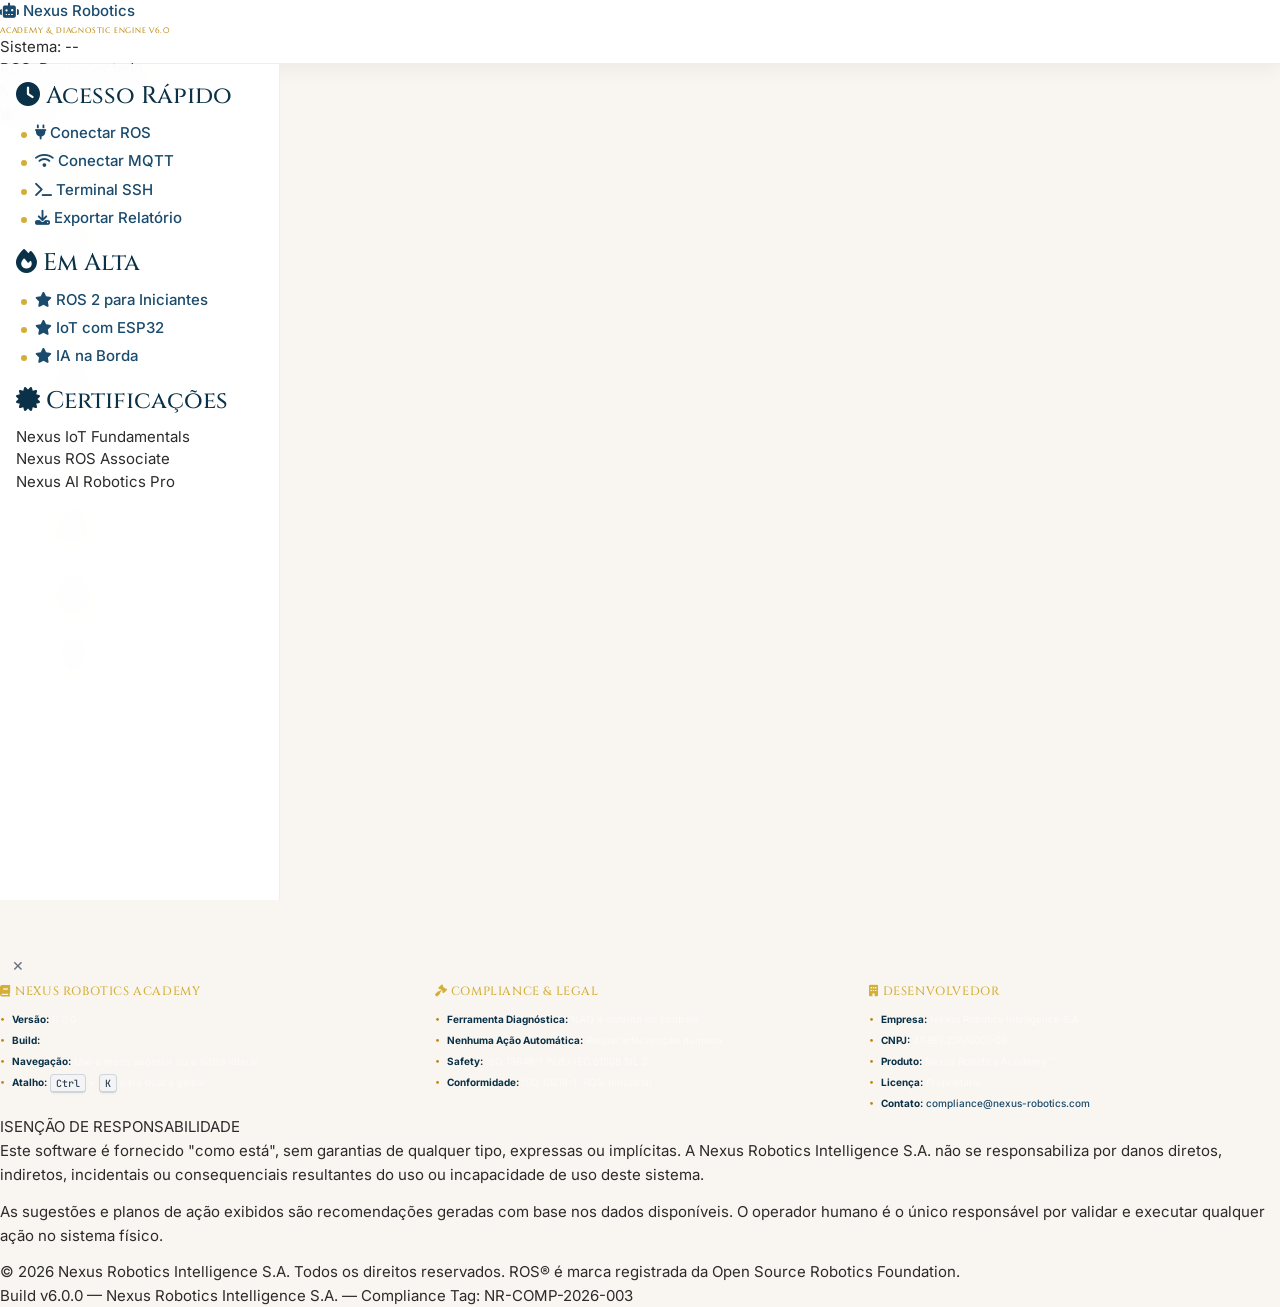
==== index.html @ fce4e0c4 "Update title and closing tag in index.html" ====
<!DOCTYPE html>
<html lang="pt-BR" dir="ltr">
<head>
    <meta charset="UTF-8">
    <meta name="viewport" content="width=device-width, initial-scale=1.0">
    <meta name="description" content="Nexus Robotics Academy — Ecossistema completo de aprendizado, diagnóstico e criação em robótica, IoT e inteligência artificial.">
    <meta name="theme-color" content="#0a3147">
    <title>Nexus Robotics Academy | Diagnostic System & Robotics Academy v6.0</title>

    <!-- ==================== CSS ==================== -->
    <!-- Fundação -->
    <link rel="stylesheet" href="css/reset.css">
    <link rel="stylesheet" href="css/variables.css">

    <!-- Design System -->
    <link rel="stylesheet" href="css/typography.css">
    <link rel="stylesheet" href="css/colors.css">
    <link rel="stylesheet" href="css/grid.css">

    <!-- Layout -->
    <link rel="stylesheet" href="css/layout.css">
    <link rel="stylesheet" href="css/components.css">
    <link rel="stylesheet" href="css/animations.css">

    <!-- Tema (carregado dinamicamente, default: luxury) -->
    <link rel="stylesheet" href="css/themes/theme-luxury.css" id="theme-stylesheet">

    <!-- Responsivo (sempre por último) -->
    <link rel="stylesheet" href="css/responsive.css">

    <!-- Fontes externas -->
    <link rel="preconnect" href="https://fonts.googleapis.com">
    <link rel="preconnect" href="https://fonts.gstatic.com" crossorigin>
    <link href="https://fonts.googleapis.com/css2?family=Cinzel:wght@400;500;600;700;800;900&family=Inter:ital,opsz,wght@0,14..32,100..900;1,14..32,100..900&family=Marcellus&family=JetBrains+Mono:ital,wght@0,400;0,500;0,600;0,700;1,400&display=swap" rel="stylesheet">

    <!-- Ícones -->
    <link rel="stylesheet" href="https://cdnjs.cloudflare.com/ajax/libs/font-awesome/6.5.1/css/all.min.css">
</head>
<body>

    <!-- ==================== PARTÍCULAS DE FUNDO ==================== -->
    <div class="luxury-particles" id="particlesContainer" aria-hidden="true">
        <!-- Gerado dinamicamente por js/core/app.js -->
    </div>

    <!-- ==================== OVERLAY DE CARREGAMENTO ==================== -->
    <div class="loading-overlay" id="loadingOverlay">
        <div class="loading-spinner">
            <i class="fas fa-robot fa-spin"></i>
            <p class="loading-text">Inicializando Nexus Robotics Academy...</p>
        </div>
    </div>

    <!-- ==================== HEADER ==================== -->
    <header class="header" id="mainHeader">
        <div class="nav-container">
            <!-- Logo -->
            <div class="logo-area">
                <a href="/" class="logo-link" aria-label="Nexus Robotics Academy — Página inicial">
                    <div class="logo">
                        <i class="fas fa-robot"></i>
                        <span>Nexus Robotics</span>
                    </div>
                    <div class="logo-tagline">Academy & Diagnostic Engine v6.0</div>
                </a>
            </div>

            <!-- Indicadores de status -->
            <div class="header-status" id="headerStatus">
                <div class="status-indicator">
                    <span class="status-dot" id="systemStatusDot"></span>
                    <span id="systemStatusLabel">Sistema: --</span>
                </div>
                <div class="status-indicator">
                    <span class="status-dot" id="rosStatusDot"></span>
                    <span id="rosStatusLabel">ROS: Desconectado</span>
                </div>
                <div class="status-indicator">
                    <span class="status-dot" id="mqttStatusDot"></span>
                    <span id="mqttStatusLabel">MQTT: Desconectado</span>
                </div>
            </div>

            <!-- Seletor de tema -->
            <div class="theme-selector">
                <button class="theme-btn" data-theme="luxury" aria-label="Tema Luxo" title="Tema Luxo">
                    <i class="fas fa-crown"></i>
                </button>
                <button class="theme-btn" data-theme="dark" aria-label="Tema Escuro" title="Tema Escuro">
                    <i class="fas fa-moon"></i>
                </button>
                <button class="theme-btn" data-theme="high-contrast" aria-label="Alto Contraste" title="Alto Contraste">
                    <i class="fas fa-eye"></i>
                </button>
            </div>

            <!-- Menu mobile -->
            <button class="hamburger" id="hamburger" aria-label="Abrir menu" aria-expanded="false">
                <span></span>
                <span></span>
                <span></span>
            </button>

            <!-- Navegação principal -->
            <nav class="nav-menu" id="navMenu" role="navigation" aria-label="Navegação principal">
                <ul>
                    <li><a href="#dashboard" data-module="dashboard" class="nav-link active">
                        <i class="fas fa-tachometer-alt"></i> Dashboard
                        <span class="nav-hint">diagnóstico</span>
                    </a></li>
                    <li><a href="#academy" data-module="academy" class="nav-link">
                        <i class="fas fa-graduation-cap"></i> Academy
                        <span class="nav-hint">cursos</span>
                    </a></li>
                    <li><a href="#portfolio" data-module="portfolio" class="nav-link">
                        <i class="fas fa-briefcase"></i> Portfólio
                        <span class="nav-hint">projetos</span>
                    </a></li>
                    <li><a href="#products" data-module="products" class="nav-link">
                        <i class="fas fa-boxes"></i> Produtos
                        <span class="nav-hint">catálogo</span>
                    </a></li>
                    <li><a href="#guides" data-module="guides" class="nav-link">
                        <i class="fas fa-book"></i> Guias
                        <span class="nav-hint">tutoriais</span>
                    </a></li>
                    <li><a href="#diagnostics" data-module="diagnostics" class="nav-link">
                        <i class="fas fa-stethoscope"></i> Diagnóstico
                        <span class="nav-hint">análise</span>
                    </a></li>
                    <li><a href="#simulator" data-module="simulator" class="nav-link">
                        <i class="fas fa-flask"></i> Simulador
                        <span class="nav-hint">treino</span>
                    </a></li>
                    <li><a href="#marketplace" data-module="marketplace" class="nav-link">
                        <i class="fas fa-shopping-cart"></i> Loja
                        <span class="nav-hint">kits</span>
                    </a></li>
                </ul>
            </nav>
        </div>
    </header>

    <!-- ==================== SIDEBAR (desktop) ==================== -->
    <aside class="sidebar" id="sidebar" role="complementary" aria-label="Barra lateral">
        <div class="sidebar-section">
            <h3 class="sidebar-title"><i class="fas fa-clock"></i> Acesso Rápido</h3>
            <ul class="sidebar-menu">
                <li><a href="#" data-action="quick-connect-ros"><i class="fas fa-plug"></i> Conectar ROS</a></li>
                <li><a href="#" data-action="quick-connect-mqtt"><i class="fas fa-wifi"></i> Conectar MQTT</a></li>
                <li><a href="#" data-action="quick-terminal"><i class="fas fa-terminal"></i> Terminal SSH</a></li>
                <li><a href="#" data-action="quick-export"><i class="fas fa-download"></i> Exportar Relatório</a></li>
            </ul>
        </div>

        <div class="sidebar-section">
            <h3 class="sidebar-title"><i class="fas fa-fire"></i> Em Alta</h3>
            <ul class="sidebar-menu" id="trendingTopics">
                <li><a href="#academy/trilha-ros"><i class="fas fa-star"></i> ROS 2 para Iniciantes</a></li>
                <li><a href="#academy/trilha-iot"><i class="fas fa-star"></i> IoT com ESP32</a></li>
                <li><a href="#academy/trilha-ai"><i class="fas fa-star"></i> IA na Borda</a></li>
            </ul>
        </div>

        <div class="sidebar-section">
            <h3 class="sidebar-title"><i class="fas fa-certificate"></i> Certificações</h3>
            <div class="sidebar-cert-progress">
                <div class="cert-item">
                    <span>Nexus IoT Fundamentals</span>
                    <div class="progress-bar"><div class="progress-fill" style="width: 0%;"></div></div>
                </div>
                <div class="cert-item">
                    <span>Nexus ROS Associate</span>
                    <div class="progress-bar"><div class="progress-fill" style="width: 0%;"></div></div>
                </div>
                <div class="cert-item">
                    <span>Nexus AI Robotics Pro</span>
                    <div class="progress-bar"><div class="progress-fill" style="width: 0%;"></div></div>
                </div>
            </div>
        </div>
    </aside>

    <!-- ==================== CONTEÚDO PRINCIPAL ==================== -->
    <main class="main-content" id="mainContent" role="main">
        <!-- Módulos carregados dinamicamente aqui -->
        <div class="module-container" id="moduleContainer">
            <!-- Conteúdo padrão: Dashboard -->
            <div class="module-loading">
                <i class="fas fa-spinner fa-spin"></i>
                <p>Carregando módulo...</p>
            </div>
        </div>
    </main>

    <!-- ==================== MODAL CONTAINER ==================== -->
    <div class="modal-overlay" id="modalOverlay" aria-hidden="true">
        <div class="modal-container" id="modalContainer" role="dialog" aria-modal="true">
            <button class="modal-close" id="modalClose" aria-label="Fechar modal">&times;</button>
            <div class="modal-content" id="modalContent"></div>
        </div>
    </div>

    <!-- ==================== TOAST CONTAINER ==================== -->
    <div class="toast-container" id="toastContainer" aria-live="polite" aria-atomic="true"></div>

    <!-- ==================== FOOTER ==================== -->
    <footer class="footer-main" role="contentinfo">
        <div class="footer-gold-line" aria-hidden="true"></div>
        <div class="footer-content">
            <div class="footer-col">
                <h4><i class="fas fa-book"></i> Nexus Robotics Academy</h4>
                <ul>
                    <li><strong>Versão:</strong> 6.0.0</li>
                    <li><strong>Build:</strong> <span id="buildDate">--</span></li>
                    <li><strong>Navegação:</strong> Use o menu superior ou a barra lateral.</li>
                    <li><strong>Atalho:</strong> <kbd>Ctrl</kbd> + <kbd>K</kbd> para busca global</li>
                </ul>
            </div>
            <div class="footer-col">
                <h4><i class="fas fa-gavel"></i> Compliance & Legal</h4>
                <ul>
                    <li><strong>Ferramenta Diagnóstica:</strong> NÃO é sistema de controle.</li>
                    <li><strong>Nenhuma Ação Automática:</strong> Requer intervenção humana.</li>
                    <li><strong>Safety:</strong> ISO 13849-1 PLd / IEC 61508 SIL 2</li>
                    <li><strong>Conformidade:</strong> ISO 10218-1, ROS-Industrial</li>
                </ul>
            </div>
            <div class="footer-col">
                <h4><i class="fas fa-building"></i> Desenvolvedor</h4>
                <ul>
                    <li><strong>Empresa:</strong> Nexus Robotics Intelligence S.A.</li>
                    <li><strong>CNPJ:</strong> 47.891.236/0001-09</li>
                    <li><strong>Produto:</strong> Nexus Robotics Academy™</li>
                    <li><strong>Licença:</strong> Proprietária</li>
                    <li><strong>Contato:</strong> <a href="mailto:compliance@nexus-robotics.com">compliance@nexus-robotics.com</a></li>
                </ul>
            </div>
        </div>
        <div class="footer-disclaimer">
            <div class="legal-title">ISENÇÃO DE RESPONSABILIDADE</div>
            <p>Este software é fornecido "como está", sem garantias de qualquer tipo, expressas ou implícitas. A Nexus Robotics Intelligence S.A. não se responsabiliza por danos diretos, indiretos, incidentais ou consequenciais resultantes do uso ou incapacidade de uso deste sistema.</p>
            <p>As sugestões e planos de ação exibidos são recomendações geradas com base nos dados disponíveis. O operador humano é o único responsável por validar e executar qualquer ação no sistema físico.</p>
            <p>© 2026 Nexus Robotics Intelligence S.A. Todos os direitos reservados. ROS® é marca registrada da Open Source Robotics Foundation.</p>
        </div>
        <div class="footer-copyright">
            Build v6.0.0 — Nexus Robotics Intelligence S.A. — Compliance Tag: NR-COMP-2026-003
        </div>
    </footer>

    <!-- ==================== JAVASCRIPT ==================== -->
    <!-- Core -->
    <script src="js/core/app.js"></script>
    <script src="js/core/state.js"></script>
    <script src="js/core/events.js"></script>
    <script src="js/core/router.js"></script>

    <!-- Data -->
    <script src="js/data/products-catalog.js"></script>
    <script src="js/data/projects-database.js"></script>
    <script src="js/data/courses-curriculum.js"></script>
    <script src="js/data/glossary.js"></script>
    <script src="js/data/api-mock.js"></script>

    <!-- Components -->
    <script src="js/components/navbar.js"></script>
    <script src="js/components/sidebar.js"></script>
    <script src="js/components/modal.js"></script>
    <script src="js/components/tabs.js"></script>
    <script src="js/components/accordion.js"></script>
    <script src="js/components/table.js"></script>
    <script src="js/components/chart.js"></script>
    <script src="js/components/code-viewer.js"></script>
    <script src="js/components/search.js"></script>
    <script src="js/components/toast.js"></script>

    <!-- Modules -->
    <script src="js/modules/dashboard.js"></script>
    <script src="js/modules/academy.js"></script>
    <script src="js/modules/portfolio.js"></script>
    <script src="js/modules/products.js"></script>
    <script src="js/modules/guides.js"></script>
    <script src="js/modules/diagnostics.js"></script>
    <script src="js/modules/simulator.js"></script>
    <script src="js/modules/marketplace.js"></script>
    <script src="js/modules/certifier.js"></script>

    <!-- Integrations -->
    <script src="js/integrations/ros-bridge.js"></script>
    <script src="js/integrations/mqtt-client.js"></script>
    <script src="js/integrations/serial-monitor.js"></script>

    <!-- Utils -->
    <script src="js/utils/dom.js"></script>
    <script src="js/utils/format.js"></script>
    <script src="js/utils/validate.js"></script>
    <script src="js/utils/storage.js"></script>
    <script src="js/utils/i18n.js"></script>

    <!-- Inicialização -->
    <script>
        document.addEventListener('DOMContentLoaded', () => {
            NexusApp.init({
                defaultModule: 'dashboard',
                defaultTheme: 'luxury',
                rosBridgeUrl: 'ws://localhost:9090',
                mqttBrokerUrl: 'ws://localhost:9001',
                language: 'pt-BR',
            });
        });
    </script>

</body>
</html>
---- css/variables.css ----
/* ============================================================
   NEXUS ROBOTICS ACADEMY v6.0
   ARQUIVO: css/variables.css
   DESCRIÇÃO: Custom Properties globais — Design System raiz
   ============================================================ */

:root {
  /* ==========================================
     1. PALETA PRINCIPAL — AZUL MARINHO PROFUNDO
     ========================================== */
  --color-primary: #0a3147;
  --color-primary-light: #1a4b6d;
  --color-primary-lighter: #2a6590;
  --color-primary-dark: #061d2b;
  --color-primary-surface: #0d3d5a;
  --color-primary-surface-light: #0f4a6e;
  --color-primary-glow: rgba(10, 49, 71, 0.4);

  /* ==========================================
     2. PALETA DOURADA — LUXO & PRECISÃO
     ========================================== */
  --gold-primary: #D4AF37;
  --gold-secondary: #F4E4B8;
  --gold-dark: #B8860B;
  --gold-darker: #8B6508;
  --gold-light: #FEF8E7;
  --gold-pale: #FFFDF5;
  --gold-surface: rgba(212, 175, 55, 0.08);
  --gold-surface-hover: rgba(212, 175, 55, 0.15);
  --gold-border: rgba(212, 175, 55, 0.2);
  --gold-border-active: rgba(212, 175, 55, 0.5);
  --gold-text-shadow: 0 0 8px rgba(212, 175, 55, 0.3);

  /* ==========================================
     3. GRADIENTES
     ========================================== */
  --gradient-gold: linear-gradient(135deg, #D4AF37 0%, #E5C55F 50%, #B8860B 100%);
  --gradient-gold-vertical: linear-gradient(180deg, #D4AF37 0%, #B8860B 100%);
  --gradient-gold-subtle: linear-gradient(135deg, rgba(212,175,55,0.1) 0%, rgba(244,228,184,0.1) 100%);
  --gradient-gold-radial: radial-gradient(ellipse at center, rgba(212,175,55,0.2) 0%, transparent 70%);
  --gradient-dark: linear-gradient(180deg, #0a3147 0%, #061d2b 100%);
  --gradient-dark-horizontal: linear-gradient(90deg, #0a3147 0%, #1a4b6d 50%, #0a3147 100%);
  --gradient-card: linear-gradient(145deg, rgba(255,255,255,0.98) 0%, rgba(245,242,237,0.98) 100%);
  --gradient-card-hover: linear-gradient(145deg, rgba(255,255,255,1) 0%, rgba(250,245,235,1) 100%);
  --gradient-header: linear-gradient(180deg, rgba(255,255,255,0.99) 0%, rgba(255,255,255,0.94) 100%);

  /* ==========================================
     4. STATUS — CORES SEMÂNTICAS
     ========================================== */
  --color-critical: #c62828;
  --color-critical-bg: rgba(198, 40, 40, 0.08);
  --color-critical-bg-hover: rgba(198, 40, 40, 0.15);
  --color-critical-border: rgba(198, 40, 40, 0.3);
  --color-critical-glow: 0 0 12px rgba(198, 40, 40, 0.6);
  --color-critical-text: #b71c1c;

  --color-warning: #e65100;
  --color-warning-bg: rgba(230, 81, 0, 0.08);
  --color-warning-bg-hover: rgba(230, 81, 0, 0.15);
  --color-warning-border: rgba(230, 81, 0, 0.3);
  --color-warning-glow: 0 0 12px rgba(230, 81, 0, 0.6);
  --color-warning-text: #bf360c;

  --color-success: #2e7d32;
  --color-success-bg: rgba(46, 125, 50, 0.08);
  --color-success-bg-hover: rgba(46, 125, 50, 0.15);
  --color-success-border: rgba(46, 125, 50, 0.3);
  --color-success-glow: 0 0 12px rgba(46, 125, 50, 0.6);
  --color-success-text: #1b5e20;

  --color-info: #1a4b6d;
  --color-info-bg: rgba(26, 75, 109, 0.08);
  --color-info-bg-hover: rgba(26, 75, 109, 0.15);
  --color-info-border: rgba(26, 75, 109, 0.3);
  --color-info-glow: 0 0 12px rgba(26, 75, 109, 0.6);
  --color-info-text: #0d3b5e;

  /* ==========================================
     5. NEUTROS
     ========================================== */
  --color-white: #ffffff;
  --color-white-off: #fafafa;
  --color-gray-50: #f9fafb;
  --color-gray-100: #f3f4f6;
  --color-gray-200: #e5e7eb;
  --color-gray-300: #d1d5db;
  --color-gray-400: #9ca3af;
  --color-gray-500: #6b7280;
  --color-gray-600: #4b5563;
  --color-gray-700: #374151;
  --color-gray-800: #1f2937;
  --color-gray-900: #111827;
  --color-black: #000000;

  /* ==========================================
     6. TIPOGRAFIA — FAMÍLIAS
     ========================================== */
  --font-display: 'Cinzel', serif;
  --font-body: 'Inter', -apple-system, BlinkMacSystemFont, 'Segoe UI', Roboto, sans-serif;
  --font-mono: 'JetBrains Mono', 'Fira Code', 'Cascadia Code', 'Courier New', monospace;
  --font-accent: 'Marcellus', serif;

  /* ==========================================
     7. TIPOGRAFIA — TAMANHOS (escala modular 1.25)
     ========================================== */
  --text-3xs: 0.5rem;      /* 8px  — micro labels */
  --text-2xs: 0.5625rem;   /* 9px  — tiny hints */
  --text-xs: 0.625rem;     /* 10px — captions, badges */
  --text-sm: 0.75rem;      /* 12px — body small, nav */
  --text-base: 0.9375rem;  /* 15px — body padrão */
  --text-md: 1rem;         /* 16px — body grande */
  --text-lg: 1.125rem;     /* 18px — subtítulos */
  --text-xl: 1.5rem;       /* 24px — h3 */
  --text-2xl: 2rem;        /* 32px — h2 */
  --text-3xl: 2.5rem;      /* 40px — h1 */
  --text-4xl: 3rem;        /* 48px — hero */
  --text-5xl: 3.75rem;     /* 60px — display */

  /* ==========================================
     8. TIPOGRAFIA — PESOS
     ========================================== */
  --weight-thin: 100;
  --weight-extralight: 200;
  --weight-light: 300;
  --weight-normal: 400;
  --weight-medium: 500;
  --weight-semibold: 600;
  --weight-bold: 700;
  --weight-extrabold: 800;
  --weight-black: 900;

  /* ==========================================
     9. TIPOGRAFIA — LINE-HEIGHTS
     ========================================== */
  --leading-none: 1;
  --leading-tight: 1.25;
  --leading-snug: 1.375;
  --leading-normal: 1.5;
  --leading-relaxed: 1.625;
  --leading-loose: 2;

  /* ==========================================
     10. TIPOGRAFIA — LETTER-SPACING
     ========================================== */
  --tracking-tighter: -0.05em;
  --tracking-tight: -0.025em;
  --tracking-normal: 0;
  --tracking-wide: 0.025em;
  --tracking-wider: 0.05em;
  --tracking-widest: 0.1em;

  /* ==========================================
     11. ESPAÇAMENTO (escala 4px base)
     ========================================== */
  --space-unit: 0.25rem;     /* 4px  — unidade base */
  --space-0: 0;
  --space-px: 1px;
  --space-0-5: calc(var(--space-unit) * 0.5);  /* 2px */
  --space-1: calc(var(--space-unit) * 1);       /* 4px */
  --space-1-5: calc(var(--space-unit) * 1.5);   /* 6px */
  --space-2: calc(var(--space-unit) * 2);       /* 8px */
  --space-2-5: calc(var(--space-unit) * 2.5);   /* 10px */
  --space-3: calc(var(--space-unit) * 3);       /* 12px */
  --space-3-5: calc(var(--space-unit) * 3.5);   /* 14px */
  --space-4: calc(var(--space-unit) * 4);       /* 16px */
  --space-5: calc(var(--space-unit) * 5);       /* 20px */
  --space-6: calc(var(--space-unit) * 6);       /* 24px */
  --space-7: calc(var(--space-unit) * 7);       /* 28px */
  --space-8: calc(var(--space-unit) * 8);       /* 32px */
  --space-9: calc(var(--space-unit) * 9);       /* 36px */
  --space-10: calc(var(--space-unit) * 10);     /* 40px */
  --space-12: calc(var(--space-unit) * 12);     /* 48px */
  --space-14: calc(var(--space-unit) * 14);     /* 56px */
  --space-16: calc(var(--space-unit) * 16);     /* 64px */
  --space-20: calc(var(--space-unit) * 20);     /* 80px */
  --space-24: calc(var(--space-unit) * 24);     /* 96px */
  --space-32: calc(var(--space-unit) * 32);     /* 128px */

  /* ==========================================
     12. BORDAS — RADIUS
     ========================================== */
  --radius-none: 0;
  --radius-xs: 2px;
  --radius-sm: 4px;
  --radius-md: 8px;
  --radius-lg: 12px;
  --radius-xl: 16px;
  --radius-2xl: 20px;
  --radius-3xl: 24px;
  --radius-full: 9999px;

  /* ==========================================
     13. BORDAS — WIDTH & STYLE
     ========================================== */
  --border-thin: 1px;
  --border-medium: 2px;
  --border-thick: 4px;
  --border-style-solid: solid;
  --border-style-dashed: dashed;
  --border-style-dotted: dotted;

  /* ==========================================
     14. SOMBRAS
     ========================================== */
  --shadow-none: none;
  --shadow-xs: 0 1px 2px rgba(10, 49, 71, 0.04);
  --shadow-sm: 0 1px 3px rgba(10, 49, 71, 0.06);
  --shadow-md: 0 4px 15px rgba(10, 49, 71, 0.08);
  --shadow-lg: 0 10px 30px rgba(10, 49, 71, 0.12);
  --shadow-xl: 0 25px 50px rgba(10, 49, 71, 0.15);
  --shadow-2xl: 0 40px 80px rgba(10, 49, 71, 0.2);
  --shadow-inner: inset 0 2px 4px rgba(0, 0, 0, 0.06);
  --shadow-outline: 0 0 0 3px rgba(212, 175, 55, 0.3);

  /* Sombras douradas */
  --shadow-gold-sm: 0 2px 8px rgba(212, 175, 55, 0.15);
  --shadow-gold: 0 8px 25px rgba(212, 175, 55, 0.25);
  --shadow-gold-lg: 0 15px 40px rgba(212, 175, 55, 0.35);
  --shadow-gold-glow: 0 0 30px rgba(212, 175, 55, 0.4);
  --shadow-gold-text: 0 0 10px rgba(212, 175, 55, 0.5);

  /* Sombras de status */
  --shadow-critical: 0 0 20px rgba(198, 40, 40, 0.5);
  --shadow-warning: 0 0 20px rgba(230, 81, 0, 0.5);
  --shadow-success: 0 0 20px rgba(46, 125, 50, 0.5);

  /* ==========================================
     15. TRANSIÇÕES
     ========================================== */
  --transition-fast: 150ms cubic-bezier(0.4, 0, 0.2, 1);
  --transition-base: 300ms cubic-bezier(0.4, 0, 0.2, 1);
  --transition-slow: 500ms cubic-bezier(0.4, 0, 0.2, 1);
  --transition-spring: 500ms cubic-bezier(0.34, 1.56, 0.64, 1);
  --transition-bounce: 600ms cubic-bezier(0.68, -0.55, 0.265, 1.55);
  --transition-smooth: 400ms cubic-bezier(0.25, 0.46, 0.45, 0.94);

  /* ==========================================
     16. Z-INDEX (sistema em camadas)
     ========================================== */
  --z-below: -1;
  --z-base: 1;
  --z-dropdown: 100;
  --z-sticky: 200;
  --z-overlay: 300;
  --z-modal: 400;
  --z-toast: 500;
  --z-tooltip: 600;
  --z-debug: 9999;

  /* ==========================================
     17. LAYOUT — DIMENSÕES
     ========================================== */
  --header-height: 64px;
  --header-height-mobile: 56px;
  --sidebar-width: 280px;
  --sidebar-collapsed: 64px;
  --max-content-width: 1500px;
  --max-text-width: 75ch;     /* legibilidade ótima */
  --max-form-width: 600px;

  /* ==========================================
     18. BLUR & BACKDROP
     ========================================== */
  --blur-sm: 4px;
  --blur-md: 8px;
  --blur-lg: 12px;
  --blur-xl: 20px;
  --blur-2xl: 40px;
  --backdrop-header: blur(20px) saturate(180%);
  --backdrop-modal: blur(12px) saturate(150%);
  --backdrop-overlay: blur(8px);

  /* ==========================================
     19. OPACIDADE
     ========================================== */
  --opacity-0: 0;
  --opacity-5: 0.05;
  --opacity-10: 0.1;
  --opacity-20: 0.2;
  --opacity-30: 0.3;
  --opacity-40: 0.4;
  --opacity-50: 0.5;
  --opacity-60: 0.6;
  --opacity-70: 0.7;
  --opacity-80: 0.8;
  --opacity-90: 0.9;
  --opacity-100: 1;

  /* ==========================================
     20. ANIMAÇÕES — DURAÇÕES
     ========================================== */
  --duration-75: 75ms;
  --duration-100: 100ms;
  --duration-150: 150ms;
  --duration-200: 200ms;
  --duration-300: 300ms;
  --duration-500: 500ms;
  --duration-700: 700ms;
  --duration-1000: 1000ms;

  /* ==========================================
     21. ANIMAÇÕES — EASING CURVES
     ========================================== */
  --ease-linear: linear;
  --ease-in: cubic-bezier(0.4, 0, 1, 1);
  --ease-out: cubic-bezier(0, 0, 0.2, 1);
  --ease-in-out: cubic-bezier(0.4, 0, 0.2, 1);
  --ease-spring: cubic-bezier(0.34, 1.56, 0.64, 1);
  --ease-bounce: cubic-bezier(0.68, -0.55, 0.265, 1.55);

  /* ==========================================
     22. CURSORES
     ========================================== */
  --cursor-default: default;
  --cursor-pointer: pointer;
  --cursor-not-allowed: not-allowed;
  --cursor-wait: wait;
  --cursor-text: text;
  --cursor-move: move;
  --cursor-grab: grab;
  --cursor-grabbing: grabbing;

  /* ==========================================
     23. SCROLLBAR CUSTOM (Webkit)
     ========================================== */
  --scrollbar-width: 6px;
  --scrollbar-track: var(--color-gray-100);
  --scrollbar-thumb: var(--gold-primary);
  --scrollbar-thumb-hover: var(--gold-dark);

  /* ==========================================
     24. BREAKPOINTS (referência, uso em @media)
     ========================================== */
  /* 
     --bp-xs: 375px;
     --bp-sm: 640px;
     --bp-md: 768px;
     --bp-lg: 1024px;
     --bp-xl: 1280px;
     --bp-2xl: 1536px;
     --bp-4k: 2560px;
  */
}

/* ============================================================
   FIM DO ARQUIVO: css/variables.css
   PRÓXIMO: css/reset.css
   ============================================================ */
---- css/typography.css ----
/* ============================================================
   NEXUS ROBOTICS ACADEMY v6.0
   ARQUIVO: css/typography.css
   DESCRIÇÃO: Sistema tipográfico completo — headings, body,
              mono, code blocks, listas, links, tooltips
   ============================================================ */

/* ==========================================
   1. HEADINGS — ESTILOS PADRÃO
   ========================================== */
h1, .h1 {
  font-family: var(--font-display, 'Cinzel', serif);
  font-size: var(--text-3xl, 2.5rem);
  font-weight: var(--weight-semibold, 600);
  line-height: var(--leading-tight, 1.25);
  letter-spacing: var(--tracking-wide, 0.025em);
  color: var(--color-primary, #0a3147);
  margin-bottom: var(--space-4, 1rem);
}

h2, .h2 {
  font-family: var(--font-display, 'Cinzel', serif);
  font-size: var(--text-2xl, 2rem);
  font-weight: var(--weight-semibold, 600);
  line-height: var(--leading-tight, 1.25);
  letter-spacing: var(--tracking-wide, 0.025em);
  color: var(--color-primary, #0a3147);
  margin-bottom: var(--space-3, 0.75rem);
}

h3, .h3 {
  font-family: var(--font-display, 'Cinzel', serif);
  font-size: var(--text-xl, 1.5rem);
  font-weight: var(--weight-medium, 500);
  line-height: var(--leading-snug, 1.375);
  letter-spacing: var(--tracking-normal, 0);
  color: var(--color-primary, #0a3147);
  margin-bottom: var(--space-2, 0.5rem);
}

h4, .h4 {
  font-family: var(--font-display, 'Cinzel', serif);
  font-size: var(--text-lg, 1.125rem);
  font-weight: var(--weight-medium, 500);
  line-height: var(--leading-snug, 1.375);
  color: var(--color-primary, #0a3147);
  margin-bottom: var(--space-1, 0.25rem);
}

h5, .h5 {
  font-family: var(--font-display, 'Cinzel', serif);
  font-size: var(--text-base, 0.9375rem);
  font-weight: var(--weight-medium, 500);
  line-height: var(--leading-normal, 1.5);
  color: var(--color-primary-light, #1a4b6d);
  margin-bottom: var(--space-1, 0.25rem);
}

h6, .h6 {
  font-family: var(--font-accent, 'Marcellus', serif);
  font-size: var(--text-sm, 0.75rem);
  font-weight: var(--weight-normal, 400);
  line-height: var(--leading-normal, 1.5);
  text-transform: uppercase;
  letter-spacing: var(--tracking-widest, 0.1em);
  color: var(--gold-dark, #B8860B);
  margin-bottom: var(--space-1, 0.25rem);
}

/* ==========================================
   2. PARÁGRAFOS
   ========================================== */
p {
  font-family: var(--font-body, 'Inter', sans-serif);
  font-size: var(--text-base, 0.9375rem);
  font-weight: var(--weight-normal, 400);
  line-height: var(--leading-relaxed, 1.625);
  color: var(--color-text, #2b2b2b);
  margin-bottom: var(--space-3, 0.75rem);
}

p:last-child {
  margin-bottom: 0;
}

/* Parágrafo grande (lead) */
.lead {
  font-size: var(--text-lg, 1.125rem);
  font-weight: var(--weight-light, 300);
  line-height: var(--leading-loose, 2);
  color: var(--color-text-light, #4a4a4a);
}

/* Parágrafo pequeno */
.text-small {
  font-size: var(--text-sm, 0.75rem);
  line-height: var(--leading-normal, 1.5);
}

/* Parágrafo tiny (hints legais, rodapé) */
.text-tiny {
  font-size: var(--text-xs, 0.625rem);
  line-height: var(--leading-normal, 1.5);
  color: var(--color-gray-500, #6b7280);
}

/* ==========================================
   3. LINKS
   ========================================== */
a {
  color: var(--color-primary-light, #1a4b6d);
  text-decoration: underline;
  text-decoration-color: transparent;
  text-underline-offset: 3px;
  transition: var(--transition-fast, 150ms ease);
  font-weight: var(--weight-medium, 500);
}

a:hover {
  color: var(--gold-primary, #D4AF37);
  text-decoration-color: var(--gold-primary, #D4AF37);
}

a:active {
  color: var(--gold-dark, #B8860B);
}

/* Link dourado (destaque) */
a.link-gold {
  color: var(--gold-dark, #B8860B);
  font-family: var(--font-accent, 'Marcellus', serif);
  letter-spacing: var(--tracking-wide, 0.025em);
}

a.link-gold:hover {
  color: var(--gold-primary, #D4AF37);
  text-shadow: var(--shadow-gold-text, 0 0 10px rgba(212, 175, 55, 0.5));
}

/* Link externo (ícone) */
a[target="_blank"]::after,
a.link-external::after {
  content: ' ↗';
  font-size: 0.7em;
  vertical-align: super;
  color: var(--gold-primary, #D4AF37);
}

/* ==========================================
   4. TEXTOS SEMÂNTICOS
   ========================================== */
strong, b {
  font-weight: var(--weight-bold, 700);
  color: var(--color-primary, #0a3147);
}

em, i {
  font-style: italic;
}

mark {
  background: rgba(212, 175, 55, 0.25);
  color: var(--color-primary-dark, #061d2b);
  padding: 0.1em 0.3em;
  border-radius: var(--radius-xs, 2px);
}

small, .small {
  font-size: var(--text-xs, 0.625rem);
  color: var(--color-gray-500, #6b7280);
}

del, s {
  text-decoration: line-through;
  color: var(--color-gray-400, #9ca3af);
}

ins {
  text-decoration: none;
  background: rgba(46, 125, 50, 0.15);
  padding: 0.1em 0.3em;
  border-radius: var(--radius-xs, 2px);
}

sub, sup {
  font-size: 0.75em;
  line-height: 0;
  position: relative;
}

sub { bottom: -0.25em; }
sup { top: -0.5em; }

abbr[title] {
  text-decoration: underline dotted;
  text-underline-offset: 4px;
  cursor: help;
}

/* ==========================================
   5. LISTAS
   ========================================== */
ul, ol {
  padding-left: var(--space-6, 1.5rem);
  margin-bottom: var(--space-4, 1rem);
}

li {
  margin-bottom: var(--space-1, 0.25rem);
  line-height: var(--leading-relaxed, 1.625);
}

/* Lista não ordenada */
ul {
  list-style: none;
}

ul li::before {
  content: '';
  display: inline-block;
  width: 6px;
  height: 6px;
  background: var(--gold-primary, #D4AF37);
  border-radius: var(--radius-full, 9999px);
  margin-right: var(--space-2, 0.5rem);
  margin-left: -1.2rem;
  flex-shrink: 0;
}

/* Lista ordenada */
ol {
  list-style: decimal;
}

ol li::marker {
  color: var(--gold-primary, #D4AF37);
  font-weight: var(--weight-semibold, 600);
  font-family: var(--font-accent, 'Marcellus', serif);
}

/* Lista sem bullets */
.list-none {
  list-style: none;
  padding-left: 0;
}

.list-none li::before {
  display: none;
}

/* Lista inline */
.list-inline {
  display: flex;
  flex-wrap: wrap;
  gap: var(--space-3, 0.75rem);
  padding-left: 0;
  list-style: none;
}

.list-inline li::before {
  display: none;
}

/* Lista com ícones */
.list-icon li {
  display: flex;
  align-items: flex-start;
  gap: var(--space-2, 0.5rem);
}

.list-icon li i {
  color: var(--gold-primary, #D4AF37);
  font-size: var(--text-sm, 0.75rem);
  margin-top: 0.3em;
  flex-shrink: 0;
}

.list-icon li::before {
  display: none;
}

/* ==========================================
   6. CÓDIGO INLINE
   ========================================== */
code {
  font-family: var(--font-mono, 'JetBrains Mono', monospace);
  font-size: 0.85em;
  font-weight: var(--weight-normal, 400);
  background: var(--color-gray-100, #f3f4f6);
  color: var(--color-critical, #c62828);
  padding: 0.15em 0.4em;
  border-radius: var(--radius-sm, 4px);
  word-break: break-word;
  border: 1px solid var(--color-gray-200, #e5e7eb);
}

/* Código em linha dourado */
code.code-gold {
  color: var(--gold-dark, #B8860B);
  background: var(--gold-surface, rgba(212, 175, 55, 0.08));
  border-color: var(--gold-border, rgba(212, 175, 55, 0.2));
}

/* Código inline comando */
code.code-cmd {
  background: var(--color-gray-900, #111827);
  color: #4ade80;
  border-color: var(--color-gray-700, #374151);
  padding: 0.2em 0.5em;
}

/* ==========================================
   7. BLOCOS DE CÓDIGO (PRE)
   ========================================== */
pre {
  font-family: var(--font-mono, 'JetBrains Mono', monospace);
  font-size: var(--text-xs, 0.625rem);
  font-weight: var(--weight-normal, 400);
  line-height: 1.8;
  background: var(--color-gray-900, #111827);
  color: #e2e8f0;
  padding: var(--space-4, 1rem) var(--space-5, 1.25rem);
  border-radius: var(--radius-md, 8px);
  overflow-x: auto;
  tab-size: 2;
  margin-bottom: var(--space-4, 1rem);
  border: 1px solid var(--color-gray-700, #374151);
  position: relative;
}

pre code {
  background: transparent;
  color: inherit;
  padding: 0;
  border: none;
  font-size: inherit;
  border-radius: 0;
}

/* Barra de título do code block */
pre.code-block {
  padding-top: var(--space-8, 2rem);
}

pre.code-block::before {
  content: attr(data-lang);
  position: absolute;
  top: 0;
  left: 0;
  right: 0;
  padding: var(--space-1, 0.25rem) var(--space-4, 1rem);
  font-family: var(--font-accent, 'Marcellus', serif);
  font-size: var(--text-2xs, 0.5625rem);
  text-transform: uppercase;
  letter-spacing: var(--tracking-widest, 0.1em);
  color: var(--gold-primary, #D4AF37);
  background: rgba(0, 0, 0, 0.3);
  border-radius: var(--radius-md, 8px) var(--radius-md, 8px) 0 0;
  border-bottom: 1px solid var(--color-gray-700, #374151);
}

/* Bloco de código com botão copiar */
pre.code-copyable {
  padding-right: var(--space-12, 3rem);
}

pre .copy-btn {
  position: absolute;
  top: var(--space-2, 0.5rem);
  right: var(--space-2, 0.5rem);
  padding: var(--space-1, 0.25rem) var(--space-2, 0.5rem);
  background: rgba(255, 255, 255, 0.1);
  border: 1px solid rgba(255, 255, 255, 0.2);
  border-radius: var(--radius-sm, 4px);
  color: #fff;
  font-size: var(--text-2xs, 0.5625rem);
  cursor: pointer;
  transition: var(--transition-fast, 150ms ease);
  opacity: 0;
}

pre:hover .copy-btn {
  opacity: 1;
}

pre .copy-btn:hover {
  background: var(--gold-primary, #D4AF37);
  color: var(--color-primary-dark, #061d2b);
  border-color: var(--gold-primary, #D4AF37);
}

/* ==========================================
   8. CITAÇÕES
   ========================================== */
blockquote {
  border-left: 3px solid var(--gold-primary, #D4AF37);
  padding: var(--space-3, 0.75rem) var(--space-5, 1.25rem);
  margin: var(--space-5, 1.25rem) 0;
  background: var(--gold-surface, rgba(212, 175, 55, 0.08));
  border-radius: 0 var(--radius-md, 8px) var(--radius-md, 8px) 0;
  color: var(--color-text-light, #4a4a4a);
  font-style: italic;
}

blockquote p {
  margin-bottom: var(--space-1, 0.25rem);
}

blockquote footer,
blockquote cite {
  font-size: var(--text-xs, 0.625rem);
  font-style: normal;
  color: var(--color-gray-500, #6b7280);
  font-family: var(--font-accent, 'Marcellus', serif);
  letter-spacing: var(--tracking-wide, 0.025em);
}

blockquote cite::before {
  content: '— ';
  color: var(--gold-primary, #D4AF37);
}

/* Citação dourada (destaque) */
blockquote.blockquote-gold {
  background: var(--gradient-gold-subtle, linear-gradient(135deg, rgba(212,175,55,0.1), rgba(244,228,184,0.1)));
  border-left-color: var(--gold-primary, #D4AF37);
  box-shadow: var(--shadow-gold-sm, 0 2px 8px rgba(212, 175, 55, 0.15));
}

/* ==========================================
   9. TOOLTIPS
   ========================================== */
[data-tooltip] {
  position: relative;
  cursor: help;
  border-bottom: 1px dotted var(--gold-primary, #D4AF37);
}

[data-tooltip]::after {
  content: attr(data-tooltip);
  position: absolute;
  bottom: 120%;
  left: 50%;
  transform: translateX(-50%);
  padding: var(--space-1, 0.25rem) var(--space-2, 0.5rem);
  background: var(--color-primary-dark, #061d2b);
  color: var(--gold-secondary, #F4E4B8);
  font-family: var(--font-body, 'Inter', sans-serif);
  font-size: var(--text-2xs, 0.5625rem);
  font-weight: var(--weight-normal, 400);
  white-space: nowrap;
  border-radius: var(--radius-sm, 4px);
  border: 1px solid var(--gold-border, rgba(212, 175, 55, 0.2));
  opacity: 0;
  visibility: hidden;
  transition: var(--transition-fast, 150ms ease);
  pointer-events: none;
  z-index: var(--z-tooltip, 600);
}

[data-tooltip]:hover::after {
  opacity: 1;
  visibility: visible;
}

/* ==========================================
   10. KBD (TECLAS)
   ========================================== */
kbd {
  font-family: var(--font-mono, 'JetBrains Mono', monospace);
  font-size: var(--text-xs, 0.625rem);
  font-weight: var(--weight-medium, 500);
  background: var(--color-gray-100, #f3f4f6);
  color: var(--color-gray-700, #374151);
  padding: 0.15em 0.5em;
  border: 1px solid var(--color-gray-300, #d1d5db);
  border-bottom-width: 2px;
  border-radius: var(--radius-sm, 4px);
  box-shadow: var(--shadow-xs, 0 1px 2px rgba(10, 49, 71, 0.04));
  white-space: nowrap;
}

/* ==========================================
   11. HIGHLIGHT DE TEXTO
   ========================================== */
.text-highlight {
  background: rgba(212, 175, 55, 0.2);
  padding: 0.1em 0.4em;
  border-radius: var(--radius-xs, 2px);
  font-weight: var(--weight-medium, 500);
}

.text-highlight-critical {
  background: var(--color-critical-bg, rgba(198, 40, 40, 0.08));
  color: var(--color-critical-text, #b71c1c);
}

.text-highlight-warning {
  background: var(--color-warning-bg, rgba(230, 81, 0, 0.08));
  color: var(--color-warning-text, #bf360c);
}

.text-highlight-success {
  background: var(--color-success-bg, rgba(46, 125, 50, 0.08));
  color: var(--color-success-text, #1b5e20);
}

.text-highlight-info {
  background: var(--color-info-bg, rgba(26, 75, 109, 0.08));
  color: var(--color-info-text, #0d3b5e);
}

/* ==========================================
   12. ALINHAMENTO DE TEXTO
   ========================================== */
.text-left { text-align: left; }
.text-center { text-align: center; }
.text-right { text-align: right; }
.text-justify { text-align: justify; }

/* ==========================================
   13. TRANSFORMAÇÕES DE TEXTO
   ========================================== */
.text-uppercase { text-transform: uppercase; letter-spacing: var(--tracking-wider, 0.05em); }
.text-lowercase { text-transform: lowercase; }
.text-capitalize { text-transform: capitalize; }

/* ==========================================
   14. DECORAÇÕES DE TEXTO
   ========================================== */
.text-underline { text-decoration: underline; text-underline-offset: 3px; }
.text-line-through { text-decoration: line-through; }
.text-no-underline { text-decoration: none; }

/* ==========================================
   15. PESOS DE FONTE
   ========================================== */
.font-thin { font-weight: var(--weight-thin, 100); }
.font-extralight { font-weight: var(--weight-extralight, 200); }
.font-light { font-weight: var(--weight-light, 300); }
.font-normal { font-weight: var(--weight-normal, 400); }
.font-medium { font-weight: var(--weight-medium, 500); }
.font-semibold { font-weight: var(--weight-semibold, 600); }
.font-bold { font-weight: var(--weight-bold, 700); }
.font-extrabold { font-weight: var(--weight-extrabold, 800); }
.font-black { font-weight: var(--weight-black, 900); }

/* ==========================================
   16. CORES DE TEXTO
   ========================================== */
.text-primary { color: var(--color-primary, #0a3147); }
.text-gold { color: var(--gold-primary, #D4AF37); }
.text-critical { color: var(--color-critical, #c62828); }
.text-warning { color: var(--color-warning, #e65100); }
.text-success { color: var(--color-success, #2e7d32); }
.text-info { color: var(--color-info, #1a4b6d); }
.text-muted { color: var(--color-gray-500, #6b7280); }
.text-white { color: var(--color-white, #ffffff); }

/* ==========================================
   17. TRUNCAMENTO DE TEXTO
   ========================================== */
.text-truncate {
  overflow: hidden;
  text-overflow: ellipsis;
  white-space: nowrap;
}

.text-truncate-2 {
  display: -webkit-box;
  -webkit-line-clamp: 2;
  -webkit-box-orient: vertical;
  overflow: hidden;
}

.text-truncate-3 {
  display: -webkit-box;
  -webkit-line-clamp: 3;
  -webkit-box-orient: vertical;
  overflow: hidden;
}

/* ==========================================
   18. ESPAÇAMENTO ENTRE LETRAS
   ========================================== */
.tracking-tighter { letter-spacing: var(--tracking-tighter, -0.05em); }
.tracking-tight { letter-spacing: var(--tracking-tight, -0.025em); }
.tracking-normal { letter-spacing: var(--tracking-normal, 0); }
.tracking-wide { letter-spacing: var(--tracking-wide, 0.025em); }
.tracking-wider { letter-spacing: var(--tracking-wider, 0.05em); }
.tracking-widest { letter-spacing: var(--tracking-widest, 0.1em); }

/* ==========================================
   19. LINE-HEIGHT
   ========================================== */
.leading-none { line-height: var(--leading-none, 1); }
.leading-tight { line-height: var(--leading-tight, 1.25); }
.leading-snug { line-height: var(--leading-snug, 1.375); }
.leading-normal { line-height: var(--leading-normal, 1.5); }
.leading-relaxed { line-height: var(--leading-relaxed, 1.625); }
.leading-loose { line-height: var(--leading-loose, 2); }

/* ==========================================
   20. WORD BREAK
   ========================================== */
.break-normal { overflow-wrap: normal; word-break: normal; }
.break-words { overflow-wrap: break-word; }
.break-all { word-break: break-all; }

/* ============================================================
   FIM DO ARQUIVO: css/typography.css
   PRÓXIMO: css/colors.css
   ============================================================ */
---- css/colors.css ----
/* ============================================================
   NEXUS ROBOTICS ACADEMY v6.0
   ARQUIVO: css/colors.css
   DESCRIÇÃO: Classes utilitárias de cores — backgrounds, bordas,
              gradientes, overlays e temas de status
   ============================================================ */

/* ==========================================
   1. BACKGROUNDS — CORES SÓLIDAS
   ========================================== */
.bg-primary              { background-color: var(--color-primary, #0a3147); }
.bg-primary-light        { background-color: var(--color-primary-light, #1a4b6d); }
.bg-primary-dark         { background-color: var(--color-primary-dark, #061d2b); }
.bg-primary-surface      { background-color: var(--color-primary-surface, #0d3d5a); }

.bg-gold                 { background-color: var(--gold-primary, #D4AF37); }
.bg-gold-secondary       { background-color: var(--gold-secondary, #F4E4B8); }
.bg-gold-dark            { background-color: var(--gold-dark, #B8860B); }
.bg-gold-light           { background-color: var(--gold-light, #FEF8E7); }
.bg-gold-surface         { background-color: var(--gold-surface, rgba(212, 175, 55, 0.08)); }

.bg-white                { background-color: var(--color-white, #ffffff); }
.bg-white-off            { background-color: var(--color-white-off, #fafafa); }
.bg-black                { background-color: var(--color-black, #000000); }

.bg-gray-50              { background-color: var(--color-gray-50, #f9fafb); }
.bg-gray-100             { background-color: var(--color-gray-100, #f3f4f6); }
.bg-gray-200             { background-color: var(--color-gray-200, #e5e7eb); }
.bg-gray-300             { background-color: var(--color-gray-300, #d1d5db); }
.bg-gray-400             { background-color: var(--color-gray-400, #9ca3af); }
.bg-gray-500             { background-color: var(--color-gray-500, #6b7280); }
.bg-gray-600             { background-color: var(--color-gray-600, #4b5563); }
.bg-gray-700             { background-color: var(--color-gray-700, #374151); }
.bg-gray-800             { background-color: var(--color-gray-800, #1f2937); }
.bg-gray-900             { background-color: var(--color-gray-900, #111827); }

/* ==========================================
   2. BACKGROUNDS — STATUS
   ========================================== */
.bg-critical             { background-color: var(--color-critical-bg, rgba(198, 40, 40, 0.08)); }
.bg-critical-hover       { background-color: var(--color-critical-bg-hover, rgba(198, 40, 40, 0.15)); }
.bg-critical-solid       { background-color: var(--color-critical, #c62828); }

.bg-warning              { background-color: var(--color-warning-bg, rgba(230, 81, 0, 0.08)); }
.bg-warning-hover        { background-color: var(--color-warning-bg-hover, rgba(230, 81, 0, 0.15)); }
.bg-warning-solid        { background-color: var(--color-warning, #e65100); }

.bg-success              { background-color: var(--color-success-bg, rgba(46, 125, 50, 0.08)); }
.bg-success-hover        { background-color: var(--color-success-bg-hover, rgba(46, 125, 50, 0.15)); }
.bg-success-solid        { background-color: var(--color-success, #2e7d32); }

.bg-info                 { background-color: var(--color-info-bg, rgba(26, 75, 109, 0.08)); }
.bg-info-hover           { background-color: var(--color-info-bg-hover, rgba(26, 75, 109, 0.15)); }
.bg-info-solid           { background-color: var(--color-info, #1a4b6d); }

/* ==========================================
   3. BACKGROUNDS — GRADIENTES
   ========================================== */
.bg-gradient-gold {
  background: var(--gradient-gold, linear-gradient(135deg, #D4AF37 0%, #E5C55F 50%, #B8860B 100%));
}
.bg-gradient-gold-vertical {
  background: var(--gradient-gold-vertical, linear-gradient(180deg, #D4AF37 0%, #B8860B 100%));
}
.bg-gradient-gold-subtle {
  background: var(--gradient-gold-subtle, linear-gradient(135deg, rgba(212,175,55,0.1) 0%, rgba(244,228,184,0.1) 100%));
}
.bg-gradient-dark {
  background: var(--gradient-dark, linear-gradient(180deg, #0a3147 0%, #061d2b 100%));
}
.bg-gradient-dark-horizontal {
  background: var(--gradient-dark-horizontal, linear-gradient(90deg, #0a3147 0%, #1a4b6d 50%, #0a3147 100%));
}
.bg-gradient-card {
  background: var(--gradient-card, linear-gradient(145deg, rgba(255,255,255,0.98) 0%, rgba(245,242,237,0.98) 100%));
}
.bg-gradient-card-hover {
  background: var(--gradient-card-hover, linear-gradient(145deg, rgba(255,255,255,1) 0%, rgba(250,245,235,1) 100%));
}

/* ==========================================
   4. CORES DE TEXTO
   ========================================== */
.text-primary            { color: var(--color-primary, #0a3147); }
.text-primary-light      { color: var(--color-primary-light, #1a4b6d); }
.text-gold               { color: var(--gold-primary, #D4AF37); }
.text-gold-dark          { color: var(--gold-dark, #B8860B); }
.text-gold-secondary     { color: var(--gold-secondary, #F4E4B8); }
.text-critical           { color: var(--color-critical, #c62828); }
.text-warning            { color: var(--color-warning, #e65100); }
.text-success            { color: var(--color-success, #2e7d32); }
.text-info               { color: var(--color-info, #1a4b6d); }
.text-white              { color: var(--color-white, #ffffff); }
.text-muted              { color: var(--color-gray-500, #6b7280); }
.text-gray-300           { color: var(--color-gray-300, #d1d5db); }
.text-gray-400           { color: var(--color-gray-400, #9ca3af); }
.text-gray-600           { color: var(--color-gray-600, #4b5563); }
.text-gray-700           { color: var(--color-gray-700, #374151); }

/* ==========================================
   5. BORDAS
   ========================================== */
.border-primary          { border-color: var(--color-primary, #0a3147); }
.border-gold             { border-color: var(--gold-primary, #D4AF37); }
.border-gold-light       { border-color: var(--gold-border, rgba(212, 175, 55, 0.2)); }
.border-critical         { border-color: var(--color-critical, #c62828); }
.border-warning          { border-color: var(--color-warning, #e65100); }
.border-success          { border-color: var(--color-success, #2e7d32); }
.border-info             { border-color: var(--color-info, #1a4b6d); }
.border-gray-200         { border-color: var(--color-gray-200, #e5e7eb); }
.border-gray-300         { border-color: var(--color-gray-300, #d1d5db); }
.border-transparent      { border-color: transparent; }

/* ==========================================
   6. SOMBRAS
   ========================================== */
.shadow-none             { box-shadow: var(--shadow-none, none); }
.shadow-xs               { box-shadow: var(--shadow-xs, 0 1px 2px rgba(10, 49, 71, 0.04)); }
.shadow-sm               { box-shadow: var(--shadow-sm, 0 1px 3px rgba(10, 49, 71, 0.06)); }
.shadow-md               { box-shadow: var(--shadow-md, 0 4px 15px rgba(10, 49, 71, 0.08)); }
.shadow-lg               { box-shadow: var(--shadow-lg, 0 10px 30px rgba(10, 49, 71, 0.12)); }
.shadow-xl               { box-shadow: var(--shadow-xl, 0 25px 50px rgba(10, 49, 71, 0.15)); }
.shadow-2xl              { box-shadow: var(--shadow-2xl, 0 40px 80px rgba(10, 49, 71, 0.2)); }
.shadow-gold-sm          { box-shadow: var(--shadow-gold-sm, 0 2px 8px rgba(212, 175, 55, 0.15)); }
.shadow-gold             { box-shadow: var(--shadow-gold, 0 8px 25px rgba(212, 175, 55, 0.25)); }
.shadow-gold-lg          { box-shadow: var(--shadow-gold-lg, 0 15px 40px rgba(212, 175, 55, 0.35)); }
.shadow-gold-glow        { box-shadow: var(--shadow-gold-glow, 0 0 30px rgba(212, 175, 55, 0.4)); }
.shadow-critical         { box-shadow: var(--shadow-critical, 0 0 20px rgba(198, 40, 40, 0.5)); }
.shadow-warning          { box-shadow: var(--shadow-warning, 0 0 20px rgba(230, 81, 0, 0.5)); }
.shadow-success          { box-shadow: var(--shadow-success, 0 0 20px rgba(46, 125, 50, 0.5)); }

/* ==========================================
   7. OVERLAYS
   ========================================== */
.overlay-dark {
  position: relative;
}
.overlay-dark::after {
  content: '';
  position: absolute;
  inset: 0;
  background: rgba(6, 29, 43, 0.6); /* --color-primary-dark com opacidade */
  border-radius: inherit;
  z-index: 1;
}

.overlay-gold {
  position: relative;
}
.overlay-gold::after {
  content: '';
  position: absolute;
  inset: 0;
  background: rgba(212, 175, 55, 0.15);
  border-radius: inherit;
  z-index: 1;
}

.overlay-gradient-dark {
  position: relative;
}
.overlay-gradient-dark::after {
  content: '';
  position: absolute;
  inset: 0;
  background: linear-gradient(180deg, transparent 0%, rgba(6, 29, 43, 0.8) 100%);
  border-radius: inherit;
  z-index: 1;
}

/* ==========================================
   8. PULSES DE STATUS (ANIMAÇÕES)
   ========================================== */
.pulse-critical {
  animation: pulse-critical 2s infinite;
}
@keyframes pulse-critical {
  0%, 100% { box-shadow: 0 0 0 0 rgba(198, 40, 40, 0.4); }
  50%      { box-shadow: 0 0 0 8px rgba(198, 40, 40, 0); }
}

.pulse-warning {
  animation: pulse-warning 2s infinite;
}
@keyframes pulse-warning {
  0%, 100% { box-shadow: 0 0 0 0 rgba(230, 81, 0, 0.4); }
  50%      { box-shadow: 0 0 0 8px rgba(230, 81, 0, 0); }
}

.pulse-success {
  animation: pulse-success 2s infinite;
}
@keyframes pulse-success {
  0%, 100% { box-shadow: 0 0 0 0 rgba(46, 125, 50, 0.4); }
  50%      { box-shadow: 0 0 0 8px rgba(46, 125, 50, 0); }
}

.pulse-gold {
  animation: pulse-gold 2s infinite;
}
@keyframes pulse-gold {
  0%, 100% { box-shadow: 0 0 0 0 rgba(212, 175, 55, 0.4); }
  50%      { box-shadow: 0 0 0 10px rgba(212, 175, 55, 0); }
}

/* ==========================================
   9. BRILHO DOURADO (GLOW)
   ========================================== */
.glow-gold {
  text-shadow: var(--shadow-gold-text, 0 0 10px rgba(212, 175, 55, 0.5));
}
.glow-critical {
  text-shadow: 0 0 10px rgba(198, 40, 40, 0.6);
}
.glow-warning {
  text-shadow: 0 0 10px rgba(230, 81, 0, 0.6);
}
.glow-success {
  text-shadow: 0 0 10px rgba(46, 125, 50, 0.6);
}

/* ==========================================
   10. OPACIDADE
   ========================================== */
.opacity-0    { opacity: 0; }
.opacity-10   { opacity: 0.1; }
.opacity-25   { opacity: 0.25; }
.opacity-50   { opacity: 0.5; }
.opacity-75   { opacity: 0.75; }
.opacity-90   { opacity: 0.9; }
.opacity-100  { opacity: 1; }

/* ==========================================
   11. MISTURA DE CORES (BLEND MODES)
   ========================================== */
.blend-multiply    { mix-blend-mode: multiply; }
.blend-screen      { mix-blend-mode: screen; }
.blend-overlay     { mix-blend-mode: overlay; }
.blend-soft-light  { mix-blend-mode: soft-light; }

/* ==========================================
   12. FILTROS DE IMAGEM
   ========================================== */
.filter-grayscale       { filter: grayscale(100%); }
.filter-sepia           { filter: sepia(100%); }
.filter-gold-tint       { filter: sepia(30%) saturate(150%) hue-rotate(350deg); }
.filter-none            { filter: none; }

/* ==========================================
   13. BACKGROUND COM PADRÃO
   ========================================== */
.bg-pattern-dots {
  background-image: radial-gradient(circle, rgba(212, 175, 55, 0.15) 1px, transparent 1px);
  background-size: 20px 20px;
}

.bg-pattern-grid {
  background-image:
    linear-gradient(rgba(212, 175, 55, 0.05) 1px, transparent 1px),
    linear-gradient(90deg, rgba(212, 175, 55, 0.05) 1px, transparent 1px);
  background-size: 30px 30px;
}

.bg-pattern-diagonal {
  background-image: repeating-linear-gradient(
    45deg,
    transparent,
    transparent 5px,
    rgba(212, 175, 55, 0.03) 5px,
    rgba(212, 175, 55, 0.03) 10px
  );
}

/* ==========================================
   14. CORES PARA GRÁFICOS (Chart.js / D3)
   ========================================== */
.chart-color-1  { color: #D4AF37; } /* gold */
.chart-color-2  { color: #0a3147; } /* primary */
.chart-color-3  { color: #c62828; } /* critical */
.chart-color-4  { color: #e65100; } /* warning */
.chart-color-5  { color: #2e7d32; } /* success */
.chart-color-6  { color: #1a4b6d; } /* info */
.chart-color-7  { color: #B8860B; } /* gold dark */
.chart-color-8  { color: #F4E4B8; } /* gold light */

/* ============================================================
   FIM DO ARQUIVO: css/colors.css
   PRÓXIMO: css/grid.css
   ============================================================ */
---- css/grid.css ----
/* ============================================================
   NEXUS ROBOTICS ACADEMY v6.0
   ARQUIVO: css/grid.css
   DESCRIÇÃO: Sistema de grid responsivo 12 colunas (flexbox),
              gaps, offsets, alinhamento e ordem
   ============================================================ */

/* ==========================================
   1. CONTAINER PRINCIPAL
   ========================================== */
.container {
  width: 100%;
  max-width: var(--max-content-width, 1500px);
  margin-left: auto;
  margin-right: auto;
  padding-left: var(--space-4, 1rem);
  padding-right: var(--space-4, 1rem);
}

.container-fluid {
  width: 100%;
  max-width: 100%;
  margin-left: auto;
  margin-right: auto;
  padding-left: var(--space-4, 1rem);
  padding-right: var(--space-4, 1rem);
}

.container-narrow {
  width: 100%;
  max-width: 900px;
  margin-left: auto;
  margin-right: auto;
  padding-left: var(--space-4, 1rem);
  padding-right: var(--space-4, 1rem);
}

/* ==========================================
   2. ROW (LINHA DO GRID)
   ========================================== */
.row {
  display: flex;
  flex-wrap: wrap;
  margin-left: calc(var(--space-4, 1rem) * -1);
  margin-right: calc(var(--space-4, 1rem) * -1);
}

/* Row sem gutter (sem espaçamento lateral) */
.row-no-gutter {
  display: flex;
  flex-wrap: wrap;
  margin-left: 0;
  margin-right: 0;
}

.row-no-gutter > [class*="col-"] {
  padding-left: 0;
  padding-right: 0;
}

/* Row compacto (metade do gutter) */
.row-compact {
  display: flex;
  flex-wrap: wrap;
  margin-left: calc(var(--space-2, 0.5rem) * -1);
  margin-right: calc(var(--space-2, 0.5rem) * -1);
}

.row-compact > [class*="col-"] {
  padding-left: var(--space-2, 0.5rem);
  padding-right: var(--space-2, 0.5rem);
}

/* ==========================================
   3. COLUNAS BASE (PADDING)
   ========================================== */
[class*="col-"] {
  padding-left: var(--space-4, 1rem);
  padding-right: var(--space-4, 1rem);
  width: 100%;
  max-width: 100%;
}

/* ==========================================
   4. COLUNAS — TAMANHOS (1 a 12)
   ========================================== */
.col-1  { flex: 0 0 8.333333%;  max-width: 8.333333%; }
.col-2  { flex: 0 0 16.666667%; max-width: 16.666667%; }
.col-3  { flex: 0 0 25%;        max-width: 25%; }
.col-4  { flex: 0 0 33.333333%; max-width: 33.333333%; }
.col-5  { flex: 0 0 41.666667%; max-width: 41.666667%; }
.col-6  { flex: 0 0 50%;        max-width: 50%; }
.col-7  { flex: 0 0 58.333333%; max-width: 58.333333%; }
.col-8  { flex: 0 0 66.666667%; max-width: 66.666667%; }
.col-9  { flex: 0 0 75%;        max-width: 75%; }
.col-10 { flex: 0 0 83.333333%; max-width: 83.333333%; }
.col-11 { flex: 0 0 91.666667%; max-width: 91.666667%; }
.col-12 { flex: 0 0 100%;       max-width: 100%; }

/* ==========================================
   5. COLUNAS — AUTO (CONTEÚDO)
   ========================================== */
.col-auto {
  flex: 0 0 auto;
  width: auto;
  max-width: none;
}

.col-flex {
  flex: 1 1 0%;
  max-width: 100%;
}

/* ==========================================
   6. OFFSETS (MARGEM À ESQUERDA)
   ========================================== */
.offset-1  { margin-left: 8.333333%; }
.offset-2  { margin-left: 16.666667%; }
.offset-3  { margin-left: 25%; }
.offset-4  { margin-left: 33.333333%; }
.offset-5  { margin-left: 41.666667%; }
.offset-6  { margin-left: 50%; }
.offset-7  { margin-left: 58.333333%; }
.offset-8  { margin-left: 66.666667%; }
.offset-9  { margin-left: 75%; }
.offset-10 { margin-left: 83.333333%; }
.offset-11 { margin-left: 91.666667%; }
.offset-0  { margin-left: 0; }

/* ==========================================
   7. ORDEM DAS COLUNAS
   ========================================== */
.order-first { order: -1; }
.order-0     { order: 0; }
.order-1     { order: 1; }
.order-2     { order: 2; }
.order-3     { order: 3; }
.order-4     { order: 4; }
.order-5     { order: 5; }
.order-last  { order: 999; }

/* ==========================================
   8. ALINHAMENTO HORIZONTAL (ROW)
   ========================================== */
.row-justify-start    { justify-content: flex-start; }
.row-justify-center   { justify-content: center; }
.row-justify-end      { justify-content: flex-end; }
.row-justify-between  { justify-content: space-between; }
.row-justify-around   { justify-content: space-around; }
.row-justify-evenly   { justify-content: space-evenly; }

/* ==========================================
   9. ALINHAMENTO VERTICAL (ROW)
   ========================================== */
.row-align-start      { align-items: flex-start; }
.row-align-center      { align-items: center; }
.row-align-end        { align-items: flex-end; }
.row-align-stretch    { align-items: stretch; }
.row-align-baseline   { align-items: baseline; }

/* ==========================================
   10. ALINHAMENTO INDIVIDUAL (COL)
   ========================================== */
.col-align-start      { align-self: flex-start; }
.col-align-center     { align-self: center; }
.col-align-end        { align-self: flex-end; }
.col-align-stretch    { align-self: stretch; }
.col-align-baseline   { align-self: baseline; }

/* ==========================================
   11. DISTRIBUIÇÃO DE LINHAS (MULTI-ROW)
   ========================================== */
.row-wrap             { flex-wrap: wrap; }
.row-nowrap           { flex-wrap: nowrap; }
.row-wrap-reverse     { flex-wrap: wrap-reverse; }

.row-content-start    { align-content: flex-start; }
.row-content-center   { align-content: center; }
.row-content-end      { align-content: flex-end; }
.row-content-between  { align-content: space-between; }
.row-content-around   { align-content: space-around; }
.row-content-stretch  { align-content: stretch; }

/* ==========================================
   12. BREAKPOINTS — TABLET (≥768px)
   ========================================== */
@media (min-width: 768px) {
  .col-sm-1  { flex: 0 0 8.333333%;  max-width: 8.333333%; }
  .col-sm-2  { flex: 0 0 16.666667%; max-width: 16.666667%; }
  .col-sm-3  { flex: 0 0 25%;        max-width: 25%; }
  .col-sm-4  { flex: 0 0 33.333333%; max-width: 33.333333%; }
  .col-sm-5  { flex: 0 0 41.666667%; max-width: 41.666667%; }
  .col-sm-6  { flex: 0 0 50%;        max-width: 50%; }
  .col-sm-7  { flex: 0 0 58.333333%; max-width: 58.333333%; }
  .col-sm-8  { flex: 0 0 66.666667%; max-width: 66.666667%; }
  .col-sm-9  { flex: 0 0 75%;        max-width: 75%; }
  .col-sm-10 { flex: 0 0 83.333333%; max-width: 83.333333%; }
  .col-sm-11 { flex: 0 0 91.666667%; max-width: 91.666667%; }
  .col-sm-12 { flex: 0 0 100%;       max-width: 100%; }
  .col-sm-auto { flex: 0 0 auto; width: auto; max-width: none; }
  .col-sm-flex { flex: 1 1 0%; max-width: 100%; }

  .offset-sm-0  { margin-left: 0; }
  .offset-sm-1  { margin-left: 8.333333%; }
  .offset-sm-2  { margin-left: 16.666667%; }
  .offset-sm-3  { margin-left: 25%; }
  .offset-sm-4  { margin-left: 33.333333%; }
  .offset-sm-5  { margin-left: 41.666667%; }
  .offset-sm-6  { margin-left: 50%; }
  .offset-sm-7  { margin-left: 58.333333%; }
  .offset-sm-8  { margin-left: 66.666667%; }
  .offset-sm-9  { margin-left: 75%; }
  .offset-sm-10 { margin-left: 83.333333%; }
  .offset-sm-11 { margin-left: 91.666667%; }

  .order-sm-first { order: -1; }
  .order-sm-0     { order: 0; }
  .order-sm-1     { order: 1; }
  .order-sm-2     { order: 2; }
  .order-sm-3     { order: 3; }
  .order-sm-last  { order: 999; }
}

/* ==========================================
   13. BREAKPOINTS — DESKTOP (≥1024px)
   ========================================== */
@media (min-width: 1024px) {
  .col-md-1  { flex: 0 0 8.333333%;  max-width: 8.333333%; }
  .col-md-2  { flex: 0 0 16.666667%; max-width: 16.666667%; }
  .col-md-3  { flex: 0 0 25%;        max-width: 25%; }
  .col-md-4  { flex: 0 0 33.333333%; max-width: 33.333333%; }
  .col-md-5  { flex: 0 0 41.666667%; max-width: 41.666667%; }
  .col-md-6  { flex: 0 0 50%;        max-width: 50%; }
  .col-md-7  { flex: 0 0 58.333333%; max-width: 58.333333%; }
  .col-md-8  { flex: 0 0 66.666667%; max-width: 66.666667%; }
  .col-md-9  { flex: 0 0 75%;        max-width: 75%; }
  .col-md-10 { flex: 0 0 83.333333%; max-width: 83.333333%; }
  .col-md-11 { flex: 0 0 91.666667%; max-width: 91.666667%; }
  .col-md-12 { flex: 0 0 100%;       max-width: 100%; }
  .col-md-auto { flex: 0 0 auto; width: auto; max-width: none; }
  .col-md-flex { flex: 1 1 0%; max-width: 100%; }

  .offset-md-0  { margin-left: 0; }
  .offset-md-1  { margin-left: 8.333333%; }
  .offset-md-2  { margin-left: 16.666667%; }
  .offset-md-3  { margin-left: 25%; }
  .offset-md-4  { margin-left: 33.333333%; }
  .offset-md-5  { margin-left: 41.666667%; }
  .offset-md-6  { margin-left: 50%; }
  .offset-md-7  { margin-left: 58.333333%; }
  .offset-md-8  { margin-left: 66.666667%; }
  .offset-md-9  { margin-left: 75%; }
  .offset-md-10 { margin-left: 83.333333%; }
  .offset-md-11 { margin-left: 91.666667%; }

  .order-md-first { order: -1; }
  .order-md-0     { order: 0; }
  .order-md-1     { order: 1; }
  .order-md-2     { order: 2; }
  .order-md-3     { order: 3; }
  .order-md-last  { order: 999; }
}

/* ==========================================
   14. BREAKPOINTS — LARGE DESKTOP (≥1280px)
   ========================================== */
@media (min-width: 1280px) {
  .col-lg-1  { flex: 0 0 8.333333%;  max-width: 8.333333%; }
  .col-lg-2  { flex: 0 0 16.666667%; max-width: 16.666667%; }
  .col-lg-3  { flex: 0 0 25%;        max-width: 25%; }
  .col-lg-4  { flex: 0 0 33.333333%; max-width: 33.333333%; }
  .col-lg-5  { flex: 0 0 41.666667%; max-width: 41.666667%; }
  .col-lg-6  { flex: 0 0 50%;        max-width: 50%; }
  .col-lg-7  { flex: 0 0 58.333333%; max-width: 58.333333%; }
  .col-lg-8  { flex: 0 0 66.666667%; max-width: 66.666667%; }
  .col-lg-9  { flex: 0 0 75%;        max-width: 75%; }
  .col-lg-10 { flex: 0 0 83.333333%; max-width: 83.333333%; }
  .col-lg-11 { flex: 0 0 91.666667%; max-width: 91.666667%; }
  .col-lg-12 { flex: 0 0 100%;       max-width: 100%; }
  .col-lg-auto { flex: 0 0 auto; width: auto; max-width: none; }
  .col-lg-flex { flex: 1 1 0%; max-width: 100%; }

  .offset-lg-0  { margin-left: 0; }
  .offset-lg-1  { margin-left: 8.333333%; }
  .offset-lg-2  { margin-left: 16.666667%; }
  .offset-lg-3  { margin-left: 25%; }
  .offset-lg-4  { margin-left: 33.333333%; }
  .offset-lg-5  { margin-left: 41.666667%; }
  .offset-lg-6  { margin-left: 50%; }
  .offset-lg-7  { margin-left: 58.333333%; }
  .offset-lg-8  { margin-left: 66.666667%; }
  .offset-lg-9  { margin-left: 75%; }
  .offset-lg-10 { margin-left: 83.333333%; }
  .offset-lg-11 { margin-left: 91.666667%; }

  .order-lg-first { order: -1; }
  .order-lg-0     { order: 0; }
  .order-lg-1     { order: 1; }
  .order-lg-2     { order: 2; }
  .order-lg-3     { order: 3; }
  .order-lg-last  { order: 999; }
}

/* ==========================================
   15. BREAKPOINTS — ULTRAWIDE (≥1536px)
   ========================================== */
@media (min-width: 1536px) {
  .col-xl-1  { flex: 0 0 8.333333%;  max-width: 8.333333%; }
  .col-xl-2  { flex: 0 0 16.666667%; max-width: 16.666667%; }
  .col-xl-3  { flex: 0 0 25%;        max-width: 25%; }
  .col-xl-4  { flex: 0 0 33.333333%; max-width: 33.333333%; }
  .col-xl-5  { flex: 0 0 41.666667%; max-width: 41.666667%; }
  .col-xl-6  { flex: 0 0 50%;        max-width: 50%; }
  .col-xl-7  { flex: 0 0 58.333333%; max-width: 58.333333%; }
  .col-xl-8  { flex: 0 0 66.666667%; max-width: 66.666667%; }
  .col-xl-9  { flex: 0 0 75%;        max-width: 75%; }
  .col-xl-10 { flex: 0 0 83.333333%; max-width: 83.333333%; }
  .col-xl-11 { flex: 0 0 91.666667%; max-width: 91.666667%; }
  .col-xl-12 { flex: 0 0 100%;       max-width: 100%; }
  .col-xl-auto { flex: 0 0 auto; width: auto; max-width: none; }
  .col-xl-flex { flex: 1 1 0%; max-width: 100%; }

  .offset-xl-0  { margin-left: 0; }
  .offset-xl-1  { margin-left: 8.333333%; }
  .offset-xl-2  { margin-left: 16.666667%; }
  .offset-xl-3  { margin-left: 25%; }
  .offset-xl-4  { margin-left: 33.333333%; }
  .offset-xl-5  { margin-left: 41.666667%; }
  .offset-xl-6  { margin-left: 50%; }
  .offset-xl-7  { margin-left: 58.333333%; }
  .offset-xl-8  { margin-left: 66.666667%; }
  .offset-xl-9  { margin-left: 75%; }
  .offset-xl-10 { margin-left: 83.333333%; }
  .offset-xl-11 { margin-left: 91.666667%; }

  .order-xl-first { order: -1; }
  .order-xl-0     { order: 0; }
  .order-xl-1     { order: 1; }
  .order-xl-2     { order: 2; }
  .order-xl-3     { order: 3; }
  .order-xl-last  { order: 999; }
}

/* ==========================================
   16. VISIBILIDADE POR BREAKPOINT
   ========================================== */
.hidden-xs {
  display: none;
}
@media (min-width: 768px) {
  .hidden-sm { display: none; }
  .visible-sm { display: block; }
}
@media (min-width: 1024px) {
  .hidden-md { display: none; }
  .visible-md { display: block; }
}
@media (min-width: 1280px) {
  .hidden-lg { display: none; }
  .visible-lg { display: block; }
}
@media (min-width: 1536px) {
  .hidden-xl { display: none; }
  .visible-xl { display: block; }
}

/* ==========================================
   17. GAPS — UTILITÁRIOS DE ESPAÇAMENTO
   ========================================== */
.gap-0  { gap: var(--space-0, 0); }
.gap-1  { gap: var(--space-1, 0.25rem); }
.gap-2  { gap: var(--space-2, 0.5rem); }
.gap-3  { gap: var(--space-3, 0.75rem); }
.gap-4  { gap: var(--space-4, 1rem); }
.gap-5  { gap: var(--space-5, 1.25rem); }
.gap-6  { gap: var(--space-6, 1.5rem); }
.gap-8  { gap: var(--space-8, 2rem); }
.gap-10 { gap: var(--space-10, 2.5rem); }
.gap-12 { gap: var(--space-12, 3rem); }

/* ==========================================
   18. UTILITÁRIOS FLEX RÁPIDOS
   ========================================== */
.flex           { display: flex; }
.flex-inline    { display: inline-flex; }
.flex-col       { flex-direction: column; }
.flex-col-rev   { flex-direction: column-reverse; }
.flex-row       { flex-direction: row; }
.flex-row-rev   { flex-direction: row-reverse; }
.flex-wrap      { flex-wrap: wrap; }
.flex-nowrap    { flex-wrap: nowrap; }
.flex-1         { flex: 1 1 0%; }
.flex-auto      { flex: 0 0 auto; }
.flex-none      { flex: none; }
.flex-grow      { flex-grow: 1; }
.flex-shrink-0  { flex-shrink: 0; }

/* ============================================================
   FIM DO ARQUIVO: css/grid.css
   PRÓXIMO: css/layout.css
   ============================================================ */
---- css/layout.css ----
/* ============================================================
   NEXUS ROBOTICS ACADEMY v6.0
   ARQUIVO: css/layout.css
   DESCRIÇÃO: Estrutura base — header, sidebar, main, footer,
              sticky, z-index layers e layout shells
   ============================================================ */

/* ==========================================
   1. HEADER PRINCIPAL
   ========================================== */
.header {
  position: fixed;
  top: 0;
  left: 0;
  right: 0;
  width: 100%;
  height: var(--header-height, 64px);
  background: rgba(255, 255, 255, 0.98);
  backdrop-filter: var(--backdrop-header, blur(20px) saturate(180%));
  -webkit-backdrop-filter: var(--backdrop-header, blur(20px) saturate(180%));
  border-bottom: 1px solid var(--gold-border, rgba(212, 175, 55, 0.2));
  box-shadow: 0 4px 20px rgba(10, 49, 71, 0.06);
  z-index: var(--z-sticky, 200);
  transition: var(--transition-base, 300ms ease);
}

.header-content {
  display: flex;
  align-items: center;
  justify-content: space-between;
  height: 100%;
  max-width: var(--max-content-width, 1500px);
  margin: 0 auto;
  padding: 0 var(--space-6, 1.5rem);
  gap: var(--space-4, 1rem);
}

/* Header com altura reduzida (scroll) */
.header.scrolled {
  height: 56px;
  box-shadow: 0 8px 30px rgba(10, 49, 71, 0.12);
  border-bottom-color: var(--gold-primary, #D4AF37);
}

/* ==========================================
   2. LOGO
   ========================================== */
.logo-area {
  display: flex;
  align-items: center;
  gap: var(--space-2, 0.5rem);
  flex-shrink: 0;
}

.logo-icon {
  font-size: var(--text-xl, 1.5rem);
  color: var(--gold-primary, #D4AF37);
  text-shadow: var(--shadow-gold-text, 0 0 10px rgba(212, 175, 55, 0.5));
}

.logo-text {
  font-family: var(--font-display, 'Cinzel', serif);
  font-size: var(--text-lg, 1.125rem);
  font-weight: var(--weight-semibold, 600);
  color: var(--color-primary, #0a3147);
  text-transform: uppercase;
  letter-spacing: var(--tracking-wider, 0.05em);
  white-space: nowrap;
}

.logo-tagline {
  font-family: var(--font-accent, 'Marcellus', serif);
  font-size: var(--text-3xs, 0.5rem);
  letter-spacing: var(--tracking-widest, 0.1em);
  color: var(--gold-dark, #B8860B);
  text-transform: uppercase;
  margin-top: 1px;
}

/* ==========================================
   3. NAVEGAÇÃO PRINCIPAL (DESKTOP)
   ========================================== */
.nav-menu {
  display: flex;
  align-items: center;
  gap: var(--space-1, 0.25rem);
  list-style: none;
  padding: 0;
  margin: 0;
}

.nav-menu li::before {
  display: none;
}

.nav-link {
  display: flex;
  flex-direction: column;
  align-items: center;
  padding: var(--space-2, 0.5rem) var(--space-3, 0.75rem);
  font-family: var(--font-accent, 'Marcellus', serif);
  font-size: var(--text-xs, 0.625rem);
  text-transform: uppercase;
  letter-spacing: var(--tracking-wider, 0.05em);
  color: var(--color-text, #2b2b2b);
  text-decoration: none;
  border-radius: var(--radius-md, 8px);
  transition: var(--transition-fast, 150ms ease);
  position: relative;
  cursor: pointer;
}

.nav-link i {
  font-size: var(--text-base, 0.9375rem);
  margin-bottom: 2px;
  color: var(--color-primary-light, #1a4b6d);
  transition: var(--transition-fast, 150ms ease);
}

.nav-link:hover {
  color: var(--gold-primary, #D4AF37);
  background: var(--gold-surface, rgba(212, 175, 55, 0.08));
}

.nav-link:hover i {
  color: var(--gold-primary, #D4AF37);
}

.nav-link.active {
  color: var(--gold-primary, #D4AF37);
  background: var(--gold-surface, rgba(212, 175, 55, 0.08));
}

.nav-link.active::after {
  content: '';
  position: absolute;
  bottom: 0;
  left: 25%;
  width: 50%;
  height: 2px;
  background: var(--gradient-gold, linear-gradient(135deg, #D4AF37, #B8860B));
  border-radius: var(--radius-full, 9999px);
}

/* ==========================================
   4. HEADER ACTIONS (ÍCONES À DIREITA)
   ========================================== */
.header-actions {
  display: flex;
  align-items: center;
  gap: var(--space-3, 0.75rem);
  flex-shrink: 0;
}

.header-btn {
  width: 40px;
  height: 40px;
  display: flex;
  align-items: center;
  justify-content: center;
  border-radius: var(--radius-full, 9999px);
  background: transparent;
  border: 1px solid transparent;
  color: var(--color-text-light, #4a4a4a);
  font-size: var(--text-lg, 1.125rem);
  cursor: pointer;
  transition: var(--transition-fast, 150ms ease);
  position: relative;
}

.header-btn:hover {
  background: var(--gold-surface, rgba(212, 175, 55, 0.08));
  color: var(--gold-primary, #D4AF37);
  border-color: var(--gold-border, rgba(212, 175, 55, 0.2));
}

/* Badge de notificação no botão */
.header-btn .badge-dot {
  position: absolute;
  top: 6px;
  right: 6px;
  width: 8px;
  height: 8px;
  background: var(--color-critical, #c62828);
  border-radius: var(--radius-full, 9999px);
  border: 2px solid #fff;
  animation: pulse 2s infinite;
}

/* ==========================================
   5. SIDEBAR
   ========================================== */
.sidebar {
  position: fixed;
  top: var(--header-height, 64px);
  left: 0;
  bottom: 0;
  width: var(--sidebar-width, 280px);
  background: rgba(255, 255, 255, 0.97);
  backdrop-filter: blur(12px);
  -webkit-backdrop-filter: blur(12px);
  border-right: 1px solid var(--gold-border, rgba(212, 175, 55, 0.2));
  overflow-y: auto;
  overflow-x: hidden;
  z-index: var(--z-sticky, 200);
  transition: var(--transition-smooth, 400ms ease);
  padding: var(--space-4, 1rem);
}

.sidebar.collapsed {
  width: var(--sidebar-collapsed, 64px);
  padding: var(--space-2, 0.5rem);
}

.sidebar-section {
  margin-bottom: var(--space-4, 1rem);
}

.sidebar-section-title {
  font-family: var(--font-accent, 'Marcellus', serif);
  font-size: var(--text-2xs, 0.5625rem);
  text-transform: uppercase;
  letter-spacing: var(--tracking-widest, 0.1em);
  color: var(--color-gray-500, #6b7280);
  padding: var(--space-2, 0.5rem) var(--space-3, 0.75rem);
  margin-bottom: var(--space-1, 0.25rem);
}

.sidebar-item {
  display: flex;
  align-items: center;
  gap: var(--space-3, 0.75rem);
  padding: var(--space-2, 0.5rem) var(--space-3, 0.75rem);
  border-radius: var(--radius-md, 8px);
  color: var(--color-text, #2b2b2b);
  text-decoration: none;
  font-size: var(--text-sm, 0.75rem);
  font-weight: var(--weight-medium, 500);
  transition: var(--transition-fast, 150ms ease);
  cursor: pointer;
  white-space: nowrap;
  overflow: hidden;
}

.sidebar-item i {
  font-size: var(--text-base, 0.9375rem);
  color: var(--color-primary-light, #1a4b6d);
  width: 20px;
  text-align: center;
  flex-shrink: 0;
  transition: var(--transition-fast, 150ms ease);
}

.sidebar-item:hover {
  background: var(--gold-surface, rgba(212, 175, 55, 0.08));
  color: var(--gold-primary, #D4AF37);
}

.sidebar-item:hover i {
  color: var(--gold-primary, #D4AF37);
}

.sidebar-item.active {
  background: var(--gold-surface, rgba(212, 175, 55, 0.12));
  color: var(--gold-primary, #D4AF37);
  font-weight: var(--weight-semibold, 600);
  border: 1px solid var(--gold-border, rgba(212, 175, 55, 0.2));
}

.sidebar-item.active i {
  color: var(--gold-primary, #D4AF37);
}

/* Sidebar colapsado — esconde texto */
.sidebar.collapsed .sidebar-item span,
.sidebar.collapsed .sidebar-section-title {
  display: none;
}

.sidebar.collapsed .sidebar-item {
  justify-content: center;
  padding: var(--space-2, 0.5rem);
}

/* ==========================================
   6. MAIN CONTENT
   ========================================== */
.main-content {
  margin-top: var(--header-height, 64px);
  min-height: calc(100vh - var(--header-height, 64px));
  padding: var(--space-6, 1.5rem);
  transition: var(--transition-smooth, 400ms ease);
}

/* Main com sidebar */
.main-content.with-sidebar {
  margin-left: var(--sidebar-width, 280px);
}

.main-content.with-sidebar.collapsed {
  margin-left: var(--sidebar-collapsed, 64px);
}

/* Main sem sidebar (full width) */
.main-content.full-width {
  margin-left: 0;
}

/* ==========================================
   7. DASHBOARD GRID
   ========================================== */
.dashboard-grid {
  display: grid;
  grid-template-columns: repeat(auto-fit, minmax(350px, 1fr));
  gap: var(--space-6, 1.5rem);
  max-width: var(--max-content-width, 1500px);
  margin: 0 auto;
}

.dashboard-grid.dense {
  grid-template-columns: repeat(auto-fit, minmax(280px, 1fr));
  gap: var(--space-4, 1rem);
}

/* Item que ocupa linha inteira */
.dashboard-full {
  grid-column: 1 / -1;
}

/* ==========================================
   8. STICKY ELEMENTS
   ========================================== */
.sticky-top {
  position: sticky;
  top: calc(var(--header-height, 64px) + var(--space-4, 1rem));
  z-index: var(--z-base, 1);
}

.sticky-bottom {
  position: sticky;
  bottom: var(--space-4, 1rem);
  z-index: var(--z-base, 1);
}

/* ==========================================
   9. FOOTER
   ========================================== */
.footer {
  background: var(--gradient-dark, linear-gradient(180deg, #0a3147 0%, #061d2b 100%));
  color: var(--color-white, #ffffff);
  padding: var(--space-10, 2.5rem) var(--space-6, 1.5rem) var(--space-6, 1.5rem);
  border-top: 3px solid var(--gold-primary, #D4AF37);
  position: relative;
  margin-top: var(--space-12, 3rem);
}

.footer::before {
  content: '';
  position: absolute;
  top: 0;
  left: 0;
  right: 0;
  height: 3px;
  background: var(--gradient-gold, linear-gradient(135deg, #D4AF37, #B8860B));
  box-shadow: 0 0 15px rgba(212, 175, 55, 0.4);
}

.footer-content {
  max-width: var(--max-content-width, 1500px);
  margin: 0 auto;
  display: grid;
  grid-template-columns: repeat(auto-fit, minmax(250px, 1fr));
  gap: var(--space-6, 1.5rem);
}

.footer-col h4 {
  font-family: var(--font-display, 'Cinzel', serif);
  font-size: var(--text-sm, 0.75rem);
  color: var(--gold-primary, #D4AF37);
  text-transform: uppercase;
  letter-spacing: var(--tracking-wider, 0.05em);
  margin-bottom: var(--space-3, 0.75rem);
}

.footer-col p,
.footer-col li {
  font-size: var(--text-xs, 0.625rem);
  color: rgba(255, 255, 255, 0.65);
  line-height: 1.7;
}

.footer-col ul {
  list-style: none;
  padding: 0;
  margin: 0;
}

.footer-col ul li {
  margin-bottom: var(--space-1, 0.25rem);
  padding-left: var(--space-3, 0.75rem);
  position: relative;
}

.footer-col ul li::before {
  display: none;
}

.footer-col ul li::after {
  content: '•';
  position: absolute;
  left: 0;
  top: 0;
  color: var(--gold-dark, #B8860B);
  font-size: var(--text-2xs, 0.5625rem);
}

.footer-bottom {
  max-width: var(--max-content-width, 1500px);
  margin: var(--space-6, 1.5rem) auto 0;
  padding-top: var(--space-4, 1rem);
  border-top: 1px solid rgba(255, 255, 255, 0.08);
  text-align: center;
  font-size: var(--text-3xs, 0.5rem);
  color: rgba(255, 255, 255, 0.35);
  font-family: var(--font-accent, 'Marcellus', serif);
  letter-spacing: var(--tracking-wide, 0.025em);
}

/* ==========================================
   10. OVERLAY (FUNDO ESCURO PARA MODAIS)
   ========================================== */
.overlay {
  position: fixed;
  inset: 0;
  background: rgba(6, 29, 43, 0.7);
  backdrop-filter: blur(4px);
  -webkit-backdrop-filter: blur(4px);
  z-index: var(--z-overlay, 300);
  opacity: 0;
  visibility: hidden;
  transition: var(--transition-base, 300ms ease);
}

.overlay.active {
  opacity: 1;
  visibility: visible;
}

/* ==========================================
   11. SHELL LAYOUTS (PADRÕES COMUNS)
   ========================================== */

/* Layout: apenas conteúdo centralizado */
.layout-centered {
  display: flex;
  align-items: center;
  justify-content: center;
  min-height: calc(100vh - var(--header-height, 64px));
  padding: var(--space-6, 1.5rem);
}

/* Layout: duas colunas (sidebar + conteúdo) */
.layout-two-col {
  display: flex;
  min-height: calc(100vh - var(--header-height, 64px));
}

.layout-two-col .layout-sidebar {
  width: var(--sidebar-width, 280px);
  flex-shrink: 0;
}

.layout-two-col .layout-main {
  flex: 1;
  min-width: 0;
}

/* Layout: três colunas */
.layout-three-col {
  display: flex;
  min-height: calc(100vh - var(--header-height, 64px));
}

.layout-three-col .layout-sidebar-left {
  width: 240px;
  flex-shrink: 0;
}

.layout-three-col .layout-main {
  flex: 1;
  min-width: 0;
}

.layout-three-col .layout-sidebar-right {
  width: 300px;
  flex-shrink: 0;
}

/* ==========================================
   12. SCROLL CONTAINER
   ========================================== */
.scroll-y {
  overflow-y: auto;
  overflow-x: hidden;
}

.scroll-x {
  overflow-x: auto;
  overflow-y: hidden;
}

.scroll-both {
  overflow: auto;
}

/* Scrollbar estilizada (Webkit) */
.scroll-styled::-webkit-scrollbar {
  width: var(--scrollbar-width, 6px);
  height: var(--scrollbar-width, 6px);
}

.scroll-styled::-webkit-scrollbar-track {
  background: var(--scrollbar-track, #f3f4f6);
  border-radius: var(--radius-full, 9999px);
}

.scroll-styled::-webkit-scrollbar-thumb {
  background: var(--scrollbar-thumb, #D4AF37);
  border-radius: var(--radius-full, 9999px);
}

.scroll-styled::-webkit-scrollbar-thumb:hover {
  background: var(--scrollbar-thumb-hover, #B8860B);
}

/* ==========================================
   13. SEPARADORES
   ========================================== */
.divider {
  border: none;
  height: 1px;
  background: var(--gold-border, rgba(212, 175, 55, 0.2));
  margin: var(--space-4, 1rem) 0;
}

.divider-gold {
  height: 2px;
  background: var(--gradient-gold, linear-gradient(135deg, #D4AF37, #B8860B));
  margin: var(--space-6, 1.5rem) 0;
  border-radius: var(--radius-full, 9999px);
}

.divider-vertical {
  width: 1px;
  height: 100%;
  background: var(--gold-border, rgba(212, 175, 55, 0.2));
  margin: 0 var(--space-4, 1rem);
  align-self: stretch;
}

/* ==========================================
   14. RESPONSIVO
   ========================================== */
@media (max-width: 1024px) {
  .sidebar {
    transform: translateX(-100%);
    box-shadow: var(--shadow-xl, 0 25px 50px rgba(10, 49, 71, 0.15));
  }

  .sidebar.open {
    transform: translateX(0);
  }

  .main-content.with-sidebar {
    margin-left: 0;
  }

  .layout-three-col {
    flex-direction: column;
  }

  .layout-three-col .layout-sidebar-left,
  .layout-three-col .layout-sidebar-right {
    width: 100%;
  }
}

@media (max-width: 768px) {
  .header {
    height: var(--header-height-mobile, 56px);
  }

  .main-content {
    margin-top: var(--header-height-mobile, 56px);
    padding: var(--space-4, 1rem);
  }

  .nav-menu {
    position: fixed;
    top: var(--header-height-mobile, 56px);
    left: 0;
    right: 0;
    bottom: 0;
    flex-direction: column;
    background: rgba(255, 255, 255, 0.99);
    backdrop-filter: blur(20px);
    padding: var(--space-6, 1.5rem);
    gap: var(--space-2, 0.5rem);
    transform: translateX(100%);
    transition: var(--transition-smooth, 400ms ease);
    z-index: var(--z-overlay, 300);
    overflow-y: auto;
  }

  .nav-menu.open {
    transform: translateX(0);
  }

  .dashboard-grid {
    grid-template-columns: 1fr;
  }

  .footer-content {
    grid-template-columns: 1fr;
    text-align: center;
  }

  .footer-col ul li {
    padding-left: 0;
  }

  .footer-col ul li::after {
    display: none;
  }
}

/* ============================================================
   FIM DO ARQUIVO: css/layout.css
   PRÓXIMO: css/components.css
   ============================================================ */
---- css/components.css ----
/* ============================================================
   NEXUS ROBOTICS ACADEMY v6.0
   ARQUIVO: css/components.css
   DESCRIÇÃO: Componentes reutilizáveis — cards, tabelas, badges,
              botões, modais, toasts, tabs, accordions, inputs
   ============================================================ */

/* ==========================================
   1. CARDS
   ========================================== */
.card {
  background: var(--gradient-card, linear-gradient(145deg, rgba(255,255,255,0.98) 0%, rgba(245,242,237,0.98) 100%));
  border-radius: var(--radius-lg, 12px);
  padding: var(--space-6, 1.5rem);
  border: 1px solid var(--gold-border, rgba(212, 175, 55, 0.2));
  box-shadow: var(--shadow-md, 0 4px 15px rgba(10, 49, 71, 0.08));
  transition: var(--transition-base, 300ms ease);
  position: relative;
  overflow: hidden;
}

.card::before {
  content: '';
  position: absolute;
  top: 0;
  left: 0;
  width: 100%;
  height: 3px;
  background: var(--gradient-gold, linear-gradient(135deg, #D4AF37, #B8860B));
  transform: translateX(-100%);
  transition: transform var(--transition-slow, 500ms ease);
}

.card:hover {
  border-color: var(--gold-primary, #D4AF37);
  box-shadow: var(--shadow-lg, 0 10px 30px rgba(10, 49, 71, 0.12));
  transform: translateY(-2px);
}

.card:hover::before {
  transform: translateX(0);
}

/* Card compacto */
.card-compact {
  padding: var(--space-4, 1rem);
}

/* Card expansível */
.card-expandable {
  cursor: pointer;
}

.card-expandable .card-body {
  max-height: 0;
  overflow: hidden;
  transition: max-height var(--transition-slow, 500ms ease), padding var(--transition-base, 300ms ease);
  padding-top: 0;
  padding-bottom: 0;
}

.card-expandable.expanded .card-body {
  max-height: 2000px;
  padding-top: var(--space-4, 1rem);
  padding-bottom: var(--space-4, 1rem);
}

/* Card de status */
.card-critical {
  border-left: 4px solid var(--color-critical, #c62828);
  background: var(--color-critical-bg, rgba(198, 40, 40, 0.04));
}

.card-warning {
  border-left: 4px solid var(--color-warning, #e65100);
  background: var(--color-warning-bg, rgba(230, 81, 0, 0.04));
}

.card-success {
  border-left: 4px solid var(--color-success, #2e7d32);
  background: var(--color-success-bg, rgba(46, 125, 50, 0.04));
}

.card-info {
  border-left: 4px solid var(--color-info, #1a4b6d);
  background: var(--color-info-bg, rgba(26, 75, 109, 0.04));
}

/* Card header */
.card-header {
  display: flex;
  align-items: center;
  gap: var(--space-3, 0.75rem);
  margin-bottom: var(--space-4, 1rem);
  padding-bottom: var(--space-3, 0.75rem);
  border-bottom: 1px solid var(--gold-border, rgba(212, 175, 55, 0.15));
}

.card-header i {
  font-size: var(--text-xl, 1.5rem);
  color: var(--gold-primary, #D4AF37);
  text-shadow: var(--shadow-gold-text, 0 0 10px rgba(212, 175, 55, 0.3));
}

.card-header h3 {
  font-family: var(--font-display, 'Cinzel', serif);
  font-size: var(--text-lg, 1.125rem);
  font-weight: var(--weight-medium, 500);
  color: var(--color-primary, #0a3147);
  letter-spacing: var(--tracking-wide, 0.025em);
  margin: 0;
  flex: 1;
}

/* Card footer */
.card-footer {
  margin-top: var(--space-4, 1rem);
  padding-top: var(--space-3, 0.75rem);
  border-top: 1px solid var(--gold-border, rgba(212, 175, 55, 0.1));
  display: flex;
  align-items: center;
  justify-content: flex-end;
  gap: var(--space-2, 0.5rem);
}

/* ==========================================
   2. BADGES
   ========================================== */
.badge {
  display: inline-flex;
  align-items: center;
  gap: var(--space-1, 0.25rem);
  padding: var(--space-0-5, 2px) var(--space-3, 0.75rem);
  border-radius: var(--radius-full, 9999px);
  font-family: var(--font-accent, 'Marcellus', serif);
  font-size: var(--text-2xs, 0.5625rem);
  font-weight: var(--weight-semibold, 600);
  letter-spacing: var(--tracking-wider, 0.05em);
  text-transform: uppercase;
  white-space: nowrap;
  line-height: 1.6;
}

.badge i {
  font-size: var(--text-xs, 0.625rem);
}

.badge-critical {
  background: var(--color-critical-bg, rgba(198, 40, 40, 0.12));
  color: var(--color-critical, #c62828);
  border: 1px solid var(--color-critical-border, rgba(198, 40, 40, 0.3));
}

.badge-warning {
  background: var(--color-warning-bg, rgba(230, 81, 0, 0.1));
  color: var(--color-warning, #e65100);
  border: 1px solid var(--color-warning-border, rgba(230, 81, 0, 0.3));
}

.badge-success {
  background: var(--color-success-bg, rgba(46, 125, 50, 0.1));
  color: var(--color-success, #2e7d32);
  border: 1px solid var(--color-success-border, rgba(46, 125, 50, 0.3));
}

.badge-info {
  background: var(--color-info-bg, rgba(26, 75, 109, 0.1));
  color: var(--color-info, #1a4b6d);
  border: 1px solid var(--color-info-border, rgba(26, 75, 109, 0.3));
}

.badge-gold {
  background: var(--gold-surface, rgba(212, 175, 55, 0.12));
  color: var(--gold-dark, #B8860B);
  border: 1px solid var(--gold-border, rgba(212, 175, 55, 0.3));
}

.badge-neutral {
  background: var(--color-gray-100, #f3f4f6);
  color: var(--color-gray-600, #4b5563);
  border: 1px solid var(--color-gray-300, #d1d5db);
}

/* Badge com dot pulsante */
.badge-dot {
  width: 6px;
  height: 6px;
  border-radius: var(--radius-full, 9999px);
  display: inline-block;
}

.badge-dot.critical {
  background: var(--color-critical, #c62828);
  animation: pulse 1.5s infinite;
}

.badge-dot.warning {
  background: var(--color-warning, #e65100);
  animation: pulse 2s infinite;
}

.badge-dot.success {
  background: var(--color-success, #2e7d32);
}

/* ==========================================
   3. BOTÕES
   ========================================== */
.btn {
  display: inline-flex;
  align-items: center;
  justify-content: center;
  gap: var(--space-2, 0.5rem);
  padding: var(--space-2, 0.5rem) var(--space-5, 1.25rem);
  border-radius: var(--radius-md, 8px);
  font-family: var(--font-accent, 'Marcellus', serif);
  font-size: var(--text-sm, 0.75rem);
  font-weight: var(--weight-medium, 500);
  letter-spacing: var(--tracking-wide, 0.025em);
  text-transform: uppercase;
  text-decoration: none;
  cursor: pointer;
  border: 1px solid transparent;
  transition: var(--transition-fast, 150ms ease);
  white-space: nowrap;
  line-height: 1.4;
  position: relative;
  overflow: hidden;
}

.btn i {
  font-size: var(--text-base, 0.9375rem);
}

/* Botão primário (dourado) */
.btn-primary {
  background: var(--gradient-gold, linear-gradient(135deg, #D4AF37, #B8860B));
  color: var(--color-primary-dark, #061d2b);
  border-color: var(--gold-primary, #D4AF37);
  font-weight: var(--weight-bold, 700);
  box-shadow: var(--shadow-gold-sm, 0 2px 8px rgba(212, 175, 55, 0.15));
}

.btn-primary:hover {
  box-shadow: var(--shadow-gold, 0 8px 25px rgba(212, 175, 55, 0.25));
  transform: translateY(-1px);
}

.btn-primary:active {
  transform: translateY(0);
  box-shadow: var(--shadow-gold-sm, 0 2px 8px rgba(212, 175, 55, 0.15));
}

/* Botão secundário (outline dourado) */
.btn-secondary {
  background: transparent;
  color: var(--gold-dark, #B8860B);
  border-color: var(--gold-border, rgba(212, 175, 55, 0.3));
}

.btn-secondary:hover {
  background: var(--gold-surface, rgba(212, 175, 55, 0.08));
  border-color: var(--gold-primary, #D4AF37);
  color: var(--gold-primary, #D4AF37);
}

/* Botão escuro */
.btn-dark {
  background: var(--color-primary, #0a3147);
  color: var(--gold-secondary, #F4E4B8);
  border-color: var(--color-primary, #0a3147);
}

.btn-dark:hover {
  background: var(--color-primary-light, #1a4b6d);
  border-color: var(--gold-primary, #D4AF37);
  box-shadow: var(--shadow-md, 0 4px 15px rgba(10, 49, 71, 0.2));
}

/* Botão de perigo */
.btn-danger {
  background: var(--color-critical, #c62828);
  color: #fff;
  border-color: var(--color-critical, #c62828);
}

.btn-danger:hover {
  background: #b71c1c;
  box-shadow: var(--shadow-critical, 0 0 20px rgba(198, 40, 40, 0.5));
}

/* Botão fantasma */
.btn-ghost {
  background: transparent;
  color: var(--color-text, #2b2b2b);
  border-color: transparent;
}

.btn-ghost:hover {
  background: var(--color-gray-100, #f3f4f6);
  border-color: var(--color-gray-200, #e5e7eb);
}

/* Tamanhos de botão */
.btn-sm {
  padding: var(--space-1, 0.25rem) var(--space-3, 0.75rem);
  font-size: var(--text-xs, 0.625rem);
  border-radius: var(--radius-sm, 4px);
}

.btn-lg {
  padding: var(--space-3, 0.75rem) var(--space-8, 2rem);
  font-size: var(--text-base, 0.9375rem);
  border-radius: var(--radius-lg, 12px);
}

.btn-icon {
  width: 40px;
  height: 40px;
  padding: 0;
  border-radius: var(--radius-full, 9999px);
}

.btn-icon.btn-sm {
  width: 32px;
  height: 32px;
}

.btn-icon.btn-lg {
  width: 48px;
  height: 48px;
}

/* Botão desabilitado */
.btn:disabled,
.btn.disabled {
  opacity: 0.5;
  cursor: not-allowed;
  pointer-events: none;
}

/* Grupo de botões */
.btn-group {
  display: inline-flex;
  gap: var(--space-1, 0.25rem);
}

.btn-group .btn {
  border-radius: 0;
}

.btn-group .btn:first-child {
  border-radius: var(--radius-md, 8px) 0 0 var(--radius-md, 8px);
}

.btn-group .btn:last-child {
  border-radius: 0 var(--radius-md, 8px) var(--radius-md, 8px) 0;
}

/* ==========================================
   4. TABELAS
   ========================================== */
.table-container {
  overflow-x: auto;
  border-radius: var(--radius-md, 8px);
  border: 1px solid var(--gold-border, rgba(212, 175, 55, 0.15));
}

table {
  width: 100%;
  border-collapse: collapse;
  font-size: var(--text-sm, 0.75rem);
  background: var(--color-white, #ffffff);
}

table th {
  background: var(--color-primary, #0a3147);
  color: var(--gold-secondary, #F4E4B8);
  padding: var(--space-2, 0.5rem) var(--space-3, 0.75rem);
  text-align: left;
  font-family: var(--font-display, 'Cinzel', serif);
  font-size: var(--text-xs, 0.625rem);
  font-weight: var(--weight-medium, 500);
  letter-spacing: var(--tracking-wider, 0.05em);
  text-transform: uppercase;
  position: sticky;
  top: 0;
  z-index: 2;
  white-space: nowrap;
}

table td {
  padding: var(--space-2, 0.5rem) var(--space-3, 0.75rem);
  border-bottom: 1px solid var(--gold-border, rgba(212, 175, 55, 0.1));
  color: var(--color-text, #2b2b2b);
  vertical-align: middle;
}

table tbody tr {
  transition: var(--transition-fast, 150ms ease);
}

table tbody tr:hover {
  background: var(--gold-surface, rgba(212, 175, 55, 0.06));
}

/* Linha com status */
table tr.row-critical {
  background: var(--color-critical-bg, rgba(198, 40, 40, 0.04));
}

table tr.row-warning {
  background: var(--color-warning-bg, rgba(230, 81, 0, 0.04));
}

table tr.row-success {
  background: var(--color-success-bg, rgba(46, 125, 50, 0.04));
}

/* Tabela compacta */
table.table-compact th,
table.table-compact td {
  padding: var(--space-1, 0.25rem) var(--space-2, 0.5rem);
  font-size: var(--text-xs, 0.625rem);
}

/* Tabela zebrada */
table.table-striped tbody tr:nth-child(even) {
  background: rgba(0, 0, 0, 0.015);
}

/* Tabela com bordas */
table.table-bordered th,
table.table-bordered td {
  border: 1px solid var(--color-gray-200, #e5e7eb);
}

/* ==========================================
   5. INPUTS & FORMULÁRIOS
   ========================================== */
.form-group {
  margin-bottom: var(--space-4, 1rem);
}

.form-label {
  display: block;
  font-family: var(--font-accent, 'Marcellus', serif);
  font-size: var(--text-xs, 0.625rem);
  font-weight: var(--weight-medium, 500);
  color: var(--color-text, #2b2b2b);
  text-transform: uppercase;
  letter-spacing: var(--tracking-wider, 0.05em);
  margin-bottom: var(--space-1, 0.25rem);
}

.form-input {
  width: 100%;
  padding: var(--space-2, 0.5rem) var(--space-3, 0.75rem);
  border: 1px solid var(--color-gray-300, #d1d5db);
  border-radius: var(--radius-md, 8px);
  font-family: var(--font-body, 'Inter', sans-serif);
  font-size: var(--text-sm, 0.75rem);
  color: var(--color-text, #2b2b2b);
  background: var(--color-white, #ffffff);
  transition: var(--transition-fast, 150ms ease);
}

.form-input:focus {
  outline: none;
  border-color: var(--gold-primary, #D4AF37);
  box-shadow: var(--shadow-outline, 0 0 0 3px rgba(212, 175, 55, 0.3));
}

.form-input::placeholder {
  color: var(--color-gray-400, #9ca3af);
}

.form-input.error {
  border-color: var(--color-critical, #c62828);
  box-shadow: 0 0 0 3px rgba(198, 40, 40, 0.15);
}

.form-input.success {
  border-color: var(--color-success, #2e7d32);
  box-shadow: 0 0 0 3px rgba(46, 125, 50, 0.15);
}

.form-hint {
  font-size: var(--text-2xs, 0.5625rem);
  color: var(--color-gray-500, #6b7280);
  margin-top: var(--space-1, 0.25rem);
}

.form-error {
  font-size: var(--text-2xs, 0.5625rem);
  color: var(--color-critical, #c62828);
  margin-top: var(--space-1, 0.25rem);
}

/* Input group (ícone + input) */
.input-group {
  display: flex;
  align-items: stretch;
  border-radius: var(--radius-md, 8px);
  overflow: hidden;
  border: 1px solid var(--color-gray-300, #d1d5db);
}

.input-group:focus-within {
  border-color: var(--gold-primary, #D4AF37);
  box-shadow: var(--shadow-outline, 0 0 0 3px rgba(212, 175, 55, 0.3));
}

.input-group .input-group-icon {
  display: flex;
  align-items: center;
  padding: 0 var(--space-3, 0.75rem);
  background: var(--color-gray-50, #f9fafb);
  color: var(--color-gray-500, #6b7280);
  font-size: var(--text-base, 0.9375rem);
  border-right: 1px solid var(--color-gray-200, #e5e7eb);
}

.input-group .form-input {
  border: none;
  border-radius: 0;
  box-shadow: none;
}

.input-group .form-input:focus {
  box-shadow: none;
}

/* Select estilizado */
.form-select {
  appearance: none;
  -webkit-appearance: none;
  background-image: url("data:image/svg+xml,%3csvg xmlns='http://www.w3.org/2000/svg' viewBox='0 0 16 16'%3e%3cpath fill='none' stroke='%23D4AF37' stroke-linecap='round' stroke-linejoin='round' stroke-width='2' d='m2 5 6 6 6-6'/%3e%3c/svg%3e");
  background-repeat: no-repeat;
  background-position: right 0.75rem center;
  background-size: 12px;
  padding-right: 2.5rem;
  cursor: pointer;
}

/* Toggle switch */
.toggle {
  position: relative;
  display: inline-flex;
  align-items: center;
  gap: var(--space-2, 0.5rem);
  cursor: pointer;
}

.toggle input {
  position: absolute;
  opacity: 0;
  width: 0;
  height: 0;
}

.toggle-slider {
  width: 44px;
  height: 24px;
  background: var(--color-gray-300, #d1d5db);
  border-radius: var(--radius-full, 9999px);
  position: relative;
  transition: var(--transition-fast, 150ms ease);
}

.toggle-slider::after {
  content: '';
  position: absolute;
  top: 2px;
  left: 2px;
  width: 20px;
  height: 20px;
  background: #fff;
  border-radius: var(--radius-full, 9999px);
  transition: var(--transition-fast, 150ms ease);
  box-shadow: var(--shadow-sm, 0 1px 3px rgba(0,0,0,0.2));
}

.toggle input:checked + .toggle-slider {
  background: var(--gold-primary, #D4AF37);
}

.toggle input:checked + .toggle-slider::after {
  transform: translateX(20px);
}

/* ==========================================
   6. MODAL
   ========================================== */
.modal {
  position: fixed;
  top: 50%;
  left: 50%;
  transform: translate(-50%, -50%) scale(0.95);
  background: var(--color-white, #ffffff);
  border-radius: var(--radius-xl, 16px);
  border: 1px solid var(--gold-border, rgba(212, 175, 55, 0.3));
  box-shadow: var(--shadow-2xl, 0 40px 80px rgba(10, 49, 71, 0.2));
  z-index: var(--z-modal, 400);
  opacity: 0;
  visibility: hidden;
  transition: var(--transition-spring, 500ms cubic-bezier(0.34, 1.56, 0.64, 1));
  max-width: 90vw;
  max-height: 85vh;
  overflow-y: auto;
  width: 600px;
}

.modal.active {
  opacity: 1;
  visibility: visible;
  transform: translate(-50%, -50%) scale(1);
}

.modal-header {
  display: flex;
  align-items: center;
  justify-content: space-between;
  padding: var(--space-5, 1.25rem) var(--space-6, 1.5rem);
  border-bottom: 1px solid var(--gold-border, rgba(212, 175, 55, 0.15));
}

.modal-header h3 {
  font-family: var(--font-display, 'Cinzel', serif);
  font-size: var(--text-lg, 1.125rem);
  color: var(--color-primary, #0a3147);
  margin: 0;
}

.modal-close {
  width: 36px;
  height: 36px;
  border-radius: var(--radius-full, 9999px);
  display: flex;
  align-items: center;
  justify-content: center;
  cursor: pointer;
  color: var(--color-gray-500, #6b7280);
  transition: var(--transition-fast, 150ms ease);
  font-size: var(--text-lg, 1.125rem);
}

.modal-close:hover {
  background: var(--color-gray-100, #f3f4f6);
  color: var(--color-critical, #c62828);
}

.modal-body {
  padding: var(--space-6, 1.5rem);
}

.modal-footer {
  padding: var(--space-4, 1rem) var(--space-6, 1.5rem);
  border-top: 1px solid var(--gold-border, rgba(212, 175, 55, 0.1));
  display: flex;
  justify-content: flex-end;
  gap: var(--space-2, 0.5rem);
}

/* Modal tamanhos */
.modal-sm { width: 400px; }
.modal-lg { width: 800px; }
.modal-xl { width: 1100px; }

/* ==========================================
   7. TOASTS (NOTIFICAÇÕES)
   ========================================== */
.toast-container {
  position: fixed;
  top: calc(var(--header-height, 64px) + var(--space-4, 1rem));
  right: var(--space-4, 1rem);
  z-index: var(--z-toast, 500);
  display: flex;
  flex-direction: column;
  gap: var(--space-2, 0.5rem);
  pointer-events: none;
}

.toast {
  display: flex;
  align-items: flex-start;
  gap: var(--space-3, 0.75rem);
  padding: var(--space-3, 0.75rem) var(--space-4, 1rem);
  background: var(--color-white, #ffffff);
  border-radius: var(--radius-md, 8px);
  border: 1px solid var(--gold-border, rgba(212, 175, 55, 0.2));
  box-shadow: var(--shadow-lg, 0 10px 30px rgba(10, 49, 71, 0.12));
  min-width: 300px;
  max-width: 450px;
  pointer-events: auto;
  animation: slideInRight var(--transition-spring, 500ms cubic-bezier(0.34, 1.56, 0.64, 1));
  transition: var(--transition-base, 300ms ease);
}

.toast.removing {
  animation: slideOutRight var(--transition-base, 300ms ease) forwards;
}

.toast i {
  font-size: var(--text-lg, 1.125rem);
  flex-shrink: 0;
  margin-top: 2px;
}

.toast-critical { border-left: 3px solid var(--color-critical, #c62828); }
.toast-critical i { color: var(--color-critical, #c62828); }

.toast-warning { border-left: 3px solid var(--color-warning, #e65100); }
.toast-warning i { color: var(--color-warning, #e65100); }

.toast-success { border-left: 3px solid var(--color-success, #2e7d32); }
.toast-success i { color: var(--color-success, #2e7d32); }

.toast-info { border-left: 3px solid var(--color-info, #1a4b6d); }
.toast-info i { color: var(--color-info, #1a4b6d); }

.toast-body { flex: 1; }

.toast-body .toast-title {
  font-family: var(--font-accent, 'Marcellus', serif);
  font-size: var(--text-xs, 0.625rem);
  font-weight: var(--weight-semibold, 600);
  text-transform: uppercase;
  letter-spacing: var(--tracking-wide, 0.025em);
  margin-bottom: 2px;
}

.toast-body .toast-message {
  font-size: var(--text-xs, 0.625rem);
  color: var(--color-text-light, #4a4a4a);
}

.toast-close {
  cursor: pointer;
  color: var(--color-gray-400, #9ca3af);
  font-size: var(--text-sm, 0.75rem);
  padding: var(--space-1, 0.25rem);
  flex-shrink: 0;
}

.toast-close:hover {
  color: var(--color-text, #2b2b2b);
}

/* ==========================================
   8. TABS
   ========================================== */
.tab-nav {
  display: flex;
  gap: var(--space-1, 0.25rem);
  border-bottom: 1px solid var(--gold-border, rgba(212, 175, 55, 0.2));
  margin-bottom: var(--space-4, 1rem);
  overflow-x: auto;
}

.tab-btn {
  padding: var(--space-2, 0.5rem) var(--space-4, 1rem);
  border: none;
  background: transparent;
  font-family: var(--font-accent, 'Marcellus', serif);
  font-size: var(--text-xs, 0.625rem);
  text-transform: uppercase;
  letter-spacing: var(--tracking-wider, 0.05em);
  color: var(--color-text-light, #4a4a4a);
  cursor: pointer;
  border-bottom: 2px solid transparent;
  transition: var(--transition-fast, 150ms ease);
  white-space: nowrap;
  margin-bottom: -1px;
}

.tab-btn:hover {
  color: var(--gold-primary, #D4AF37);
}

.tab-btn.active {
  color: var(--gold-primary, #D4AF37);
  border-bottom-color: var(--gold-primary, #D4AF37);
  font-weight: var(--weight-semibold, 600);
}

.tab-content {
  display: none;
  animation: fadeIn var(--transition-base, 300ms ease);
}

.tab-content.active {
  display: block;
}

/* ==========================================
   9. ACCORDION
   ========================================== */
.accordion {
  border-radius: var(--radius-md, 8px);
  border: 1px solid var(--gold-border, rgba(212, 175, 55, 0.15));
  overflow: hidden;
}

.accordion-item {
  border-bottom: 1px solid var(--gold-border, rgba(212, 175, 55, 0.1));
}

.accordion-item:last-child {
  border-bottom: none;
}

.accordion-header {
  display: flex;
  align-items: center;
  justify-content: space-between;
  padding: var(--space-3, 0.75rem) var(--space-4, 1rem);
  cursor: pointer;
  font-family: var(--font-accent, 'Marcellus', serif);
  font-size: var(--text-sm, 0.75rem);
  font-weight: var(--weight-medium, 500);
  color: var(--color-primary, #0a3147);
  background: transparent;
  transition: var(--transition-fast, 150ms ease);
}

.accordion-header:hover {
  background: var(--gold-surface, rgba(212, 175, 55, 0.06));
}

.accordion-header i {
  transition: var(--transition-base, 300ms ease);
  color: var(--gold-primary, #D4AF37);
  font-size: var(--text-sm, 0.75rem);
}

.accordion-item.active .accordion-header i {
  transform: rotate(180deg);
}

.accordion-body {
  max-height: 0;
  overflow: hidden;
  transition: max-height var(--transition-slow, 500ms ease);
}

.accordion-item.active .accordion-body {
  max-height: 2000px;
}

.accordion-content {
  padding: 0 var(--space-4, 1rem) var(--space-4, 1rem);
  font-size: var(--text-sm, 0.75rem);
  color: var(--color-text-light, #4a4a4a);
}

/* ==========================================
   10. TOOLTIP
   ========================================== */
.tooltip {
  position: relative;
  display: inline-flex;
}

.tooltip-content {
  position: absolute;
  bottom: calc(100% + 8px);
  left: 50%;
  transform: translateX(-50%);
  padding: var(--space-1, 0.25rem) var(--space-2, 0.5rem);
  background: var(--color-primary-dark, #061d2b);
  color: var(--gold-secondary, #F4E4B8);
  font-family: var(--font-body, 'Inter', sans-serif);
  font-size: var(--text-2xs, 0.5625rem);
  white-space: nowrap;
  border-radius: var(--radius-sm, 4px);
  border: 1px solid var(--gold-border, rgba(212, 175, 55, 0.3));
  opacity: 0;
  visibility: hidden;
  transition: var(--transition-fast, 150ms ease);
  pointer-events: none;
  z-index: var(--z-tooltip, 600);
}

.tooltip:hover .tooltip-content {
  opacity: 1;
  visibility: visible;
}

/* ==========================================
   11. SPINNER / LOADING
   ========================================== */
.spinner {
  width: 24px;
  height: 24px;
  border: 3px solid var(--gold-border, rgba(212, 175, 55, 0.3));
  border-top-color: var(--gold-primary, #D4AF37);
  border-radius: var(--radius-full, 9999px);
  animation: spin 0.8s linear infinite;
}

.spinner-sm { width: 16px; height: 16px; border-width: 2px; }
.spinner-lg { width: 40px; height: 40px; border-width: 4px; }

@keyframes spin {
  to { transform: rotate(360deg); }
}

/* ==========================================
   12. PROGRESS BAR
   ========================================== */
.progress {
  width: 100%;
  height: 6px;
  background: var(--color-gray-200, #e5e7eb);
  border-radius: var(--radius-full, 9999px);
  overflow: hidden;
}

.progress-bar {
  height: 100%;
  border-radius: var(--radius-full, 9999px);
  transition: width var(--transition-slow, 500ms ease);
}

.progress-bar.gold {
  background: var(--gradient-gold, linear-gradient(135deg, #D4AF37, #B8860B));
}

.progress-bar.critical {
  background: var(--color-critical, #c62828);
}

.progress-bar.success {
  background: var(--color-success, #2e7d32);
}

/* ==========================================
   13. AVATAR
   ========================================== */
.avatar {
  width: 40px;
  height: 40px;
  border-radius: var(--radius-full, 9999px);
  display: flex;
  align-items: center;
  justify-content: center;
  font-family: var(--font-display, 'Cinzel', serif);
  font-size: var(--text-sm, 0.75rem);
  font-weight: var(--weight-bold, 700);
  color: #fff;
  background: var(--gradient-gold, linear-gradient(135deg, #D4AF37, #B8860B));
  flex-shrink: 0;
}

.avatar-sm { width: 28px; height: 28px; font-size: var(--text-2xs, 0.5625rem); }
.avatar-lg { width: 56px; height: 56px; font-size: var(--text-lg, 1.125rem); }

/* ==========================================
   14. EMPTY STATE
   ========================================== */
.empty-state {
  display: flex;
  flex-direction: column;
  align-items: center;
  justify-content: center;
  padding: var(--space-12, 3rem) var(--space-6, 1.5rem);
  text-align: center;
}

.empty-state i {
  font-size: 3rem;
  color: var(--gold-primary, #D4AF37);
  opacity: 0.4;
  margin-bottom: var(--space-4, 1rem);
}

.empty-state h4 {
  font-family: var(--font-display, 'Cinzel', serif);
  font-size: var(--text-lg, 1.125rem);
  color: var(--color-primary, #0a3147);
  margin-bottom: var(--space-2, 0.5rem);
}

.empty-state p {
  font-size: var(--text-sm, 0.75rem);
  color: var(--color-gray-500, #6b7280);
  max-width: 400px;
}

/* ==========================================
   15. KEYFRAMES GLOBAIS
   ========================================== */
@keyframes fadeIn {
  from { opacity: 0; transform: translateY(8px); }
  to   { opacity: 1; transform: translateY(0); }
}

@keyframes fadeOut {
  from { opacity: 1; transform: translateY(0); }
  to   { opacity: 0; transform: translateY(8px); }
}

@keyframes slideInRight {
  from { opacity: 0; transform: translateX(100%); }
  to   { opacity: 1; transform: translateX(0); }
}

@keyframes slideOutRight {
  from { opacity: 1; transform: translateX(0); }
  to   { opacity: 0; transform: translateX(100%); }
}

@keyframes pulse {
  0%, 100% { opacity: 1; }
  50%      { opacity: 0.4; }
}

@keyframes shimmer {
  0%   { background-position: -200% 0; }
  100% { background-position: 200% 0; }
}

/* ============================================================
   FIM DO ARQUIVO: css/components.css
   PRÓXIMO: css/animations.css
   ============================================================ */
---- css/animations.css ----
/* ============================================================
   NEXUS ROBOTICS ACADEMY v6.0
   ARQUIVO: css/animations.css
   DESCRIÇÃO: Keyframes, transições, partículas, efeitos hover,
              skeletons, animações de entrada e saída
   ============================================================ */

/* ==========================================
   1. PARTÍCULAS DE LUXO (FUNDO)
   ========================================== */
.luxury-particles {
  position: fixed;
  top: 0;
  left: 0;
  width: 100%;
  height: 100%;
  pointer-events: none;
  z-index: var(--z-below, -1);
  overflow: hidden;
}

.luxury-particle {
  position: absolute;
  background: radial-gradient(circle, var(--gold-primary, #D4AF37) 0%, transparent 70%);
  border-radius: 50%;
  opacity: 0;
  animation: floatLuxury var(--duration, 20s) infinite linear;
  animation-delay: var(--delay, 0s);
}

.luxury-particle:nth-child(1)  { width: 120px; height: 120px; left: 10%;  --duration: 22s; --delay: 0s; }
.luxury-particle:nth-child(2)  { width: 80px;  height: 80px;  left: 30%;  --duration: 18s; --delay: -5s; }
.luxury-particle:nth-child(3)  { width: 150px; height: 150px; left: 50%;  --duration: 25s; --delay: -10s; }
.luxury-particle:nth-child(4)  { width: 60px;  height: 60px;  left: 70%;  --duration: 16s; --delay: -15s; }
.luxury-particle:nth-child(5)  { width: 100px; height: 100px; left: 85%;  --duration: 20s; --delay: -7s; }
.luxury-particle:nth-child(6)  { width: 90px;  height: 90px;  left: 20%;  --duration: 24s; --delay: -12s; }
.luxury-particle:nth-child(7)  { width: 70px;  height: 70px;  left: 60%;  --duration: 19s; --delay: -3s; }
.luxury-particle:nth-child(8)  { width: 110px; height: 110px; left: 45%;  --duration: 21s; --delay: -8s; }

@keyframes floatLuxury {
  0% {
    transform: translateY(105vh) rotate(0deg) scale(0.3);
    opacity: 0;
  }
  5% {
    opacity: 0.12;
  }
  15% {
    opacity: 0.08;
  }
  85% {
    opacity: 0.08;
  }
  95% {
    opacity: 0.12;
  }
  100% {
    transform: translateY(-150px) rotate(360deg) scale(1.2);
    opacity: 0;
  }
}

/* ==========================================
   2. ANIMAÇÕES DE ENTRADA
   ========================================== */
.animate-fade-in {
  animation: fadeIn var(--duration-300, 300ms) var(--ease-out, cubic-bezier(0, 0, 0.2, 1)) both;
}

.animate-fade-in-up {
  animation: fadeInUp var(--duration-500, 500ms) var(--ease-out, cubic-bezier(0, 0, 0.2, 1)) both;
}

.animate-fade-in-down {
  animation: fadeInDown var(--duration-500, 500ms) var(--ease-out, cubic-bezier(0, 0, 0.2, 1)) both;
}

.animate-fade-in-left {
  animation: fadeInLeft var(--duration-500, 500ms) var(--ease-out, cubic-bezier(0, 0, 0.2, 1)) both;
}

.animate-fade-in-right {
  animation: fadeInRight var(--duration-500, 500ms) var(--ease-out, cubic-bezier(0, 0, 0.2, 1)) both;
}

.animate-scale-in {
  animation: scaleIn var(--duration-300, 300ms) var(--ease-spring, cubic-bezier(0.34, 1.56, 0.64, 1)) both;
}

.animate-slide-up {
  animation: slideUp var(--duration-500, 500ms) var(--ease-out, cubic-bezier(0, 0, 0.2, 1)) both;
}

/* Delays */
.delay-100  { animation-delay: 100ms; }
.delay-200  { animation-delay: 200ms; }
.delay-300  { animation-delay: 300ms; }
.delay-500  { animation-delay: 500ms; }
.delay-700  { animation-delay: 700ms; }
.delay-1000 { animation-delay: 1000ms; }

/* ==========================================
   3. KEYFRAMES DE ENTRADA
   ========================================== */
@keyframes fadeIn {
  from { opacity: 0; }
  to   { opacity: 1; }
}

@keyframes fadeInUp {
  from { opacity: 0; transform: translateY(30px); }
  to   { opacity: 1; transform: translateY(0); }
}

@keyframes fadeInDown {
  from { opacity: 0; transform: translateY(-30px); }
  to   { opacity: 1; transform: translateY(0); }
}

@keyframes fadeInLeft {
  from { opacity: 0; transform: translateX(-30px); }
  to   { opacity: 1; transform: translateX(0); }
}

@keyframes fadeInRight {
  from { opacity: 0; transform: translateX(30px); }
  to   { opacity: 1; transform: translateX(0); }
}

@keyframes scaleIn {
  from { opacity: 0; transform: scale(0.9); }
  to   { opacity: 1; transform: scale(1); }
}

@keyframes slideUp {
  from { opacity: 0; transform: translateY(60px); }
  to   { opacity: 1; transform: translateY(0); }
}

/* ==========================================
   4. ANIMAÇÕES DE SAÍDA
   ========================================== */
@keyframes fadeOut {
  from { opacity: 1; }
  to   { opacity: 0; }
}

@keyframes fadeOutUp {
  from { opacity: 1; transform: translateY(0); }
  to   { opacity: 0; transform: translateY(-20px); }
}

@keyframes fadeOutDown {
  from { opacity: 1; transform: translateY(0); }
  to   { opacity: 0; transform: translateY(20px); }
}

@keyframes slideOutRight {
  from { opacity: 1; transform: translateX(0); }
  to   { opacity: 0; transform: translateX(100%); }
}

@keyframes slideOutLeft {
  from { opacity: 1; transform: translateX(0); }
  to   { opacity: 0; transform: translateX(-100%); }
}

/* ==========================================
   5. PULSES E BATIDAS
   ========================================== */
@keyframes pulse {
  0%, 100% { transform: scale(1); opacity: 1; }
  50%      { transform: scale(1.05); opacity: 0.7; }
}

@keyframes pulse-strong {
  0%, 100% { transform: scale(1); }
  50%      { transform: scale(1.08); }
}

@keyframes heartbeat {
  0%   { transform: scale(1); }
  14%  { transform: scale(1.1); }
  28%  { transform: scale(1); }
  42%  { transform: scale(1.1); }
  70%  { transform: scale(1); }
}

@keyframes ping {
  0%   { transform: scale(1); opacity: 1; }
  75%, 100% { transform: scale(2); opacity: 0; }
}

/* ==========================================
   6. ROTAÇÕES E GIROS
   ========================================== */
@keyframes spin {
  from { transform: rotate(0deg); }
  to   { transform: rotate(360deg); }
}

@keyframes spin-slow {
  from { transform: rotate(0deg); }
  to   { transform: rotate(360deg); }
}

@keyframes wobble {
  0%   { transform: rotate(0deg); }
  15%  { transform: rotate(-3deg); }
  30%  { transform: rotate(3deg); }
  45%  { transform: rotate(-2deg); }
  60%  { transform: rotate(2deg); }
  75%  { transform: rotate(-1deg); }
  100% { transform: rotate(0deg); }
}

/* ==========================================
   7. FLUTUAÇÃO E BALANÇO
   ========================================== */
@keyframes float {
  0%, 100% { transform: translateY(0px); }
  50%      { transform: translateY(-10px); }
}

@keyframes float-slow {
  0%, 100% { transform: translateY(0px); }
  50%      { transform: translateY(-6px); }
}

@keyframes swing {
  20%  { transform: rotate(3deg); }
  40%  { transform: rotate(-3deg); }
  60%  { transform: rotate(1.5deg); }
  80%  { transform: rotate(-1.5deg); }
  100% { transform: rotate(0deg); }
}

/* ==========================================
   8. BRILHO E SHIMMER
   ========================================== */
@keyframes shimmer {
  0%   { background-position: -200% 0; }
  100% { background-position: 200% 0; }
}

@keyframes glow-pulse {
  0%, 100% { box-shadow: 0 0 5px rgba(212, 175, 55, 0.3); }
  50%      { box-shadow: 0 0 20px rgba(212, 175, 55, 0.6), 0 0 40px rgba(212, 175, 55, 0.3); }
}

@keyframes glow-critical {
  0%, 100% { box-shadow: 0 0 5px rgba(198, 40, 40, 0.3); }
  50%      { box-shadow: 0 0 20px rgba(198, 40, 40, 0.6), 0 0 40px rgba(198, 40, 40, 0.3); }
}

@keyframes border-glow {
  0%, 100% { border-color: rgba(212, 175, 55, 0.2); }
  50%      { border-color: rgba(212, 175, 55, 0.6); }
}

/* ==========================================
   9. DIGITAÇÃO (TYPEWRITER)
   ========================================== */
@keyframes typewriter {
  from { width: 0; }
  to   { width: 100%; }
}

@keyframes blink-caret {
  0%, 100% { border-color: transparent; }
  50%      { border-color: var(--gold-primary, #D4AF37); }
}

.typewriter {
  overflow: hidden;
  white-space: nowrap;
  border-right: 2px solid var(--gold-primary, #D4AF37);
  animation: typewriter 3s steps(40) 1s both,
             blink-caret 0.75s step-end infinite;
}

/* ==========================================
   10. SLIDE EM BACKGROUND
   ========================================== */
@keyframes bg-slide-left {
  from { background-position: 0 0; }
  to   { background-position: -100% 0; }
}

@keyframes bg-slide-right {
  from { background-position: 0 0; }
  to   { background-position: 100% 0; }
}

/* ==========================================
   11. EFEITOS DE HOVER
   ========================================== */
.hover-lift {
  transition: transform var(--transition-base, 300ms ease),
              box-shadow var(--transition-base, 300ms ease);
}

.hover-lift:hover {
  transform: translateY(-4px);
  box-shadow: var(--shadow-lg, 0 10px 30px rgba(10, 49, 71, 0.12));
}

.hover-lift-sm:hover {
  transform: translateY(-2px);
}

.hover-lift-lg:hover {
  transform: translateY(-8px);
  box-shadow: var(--shadow-xl, 0 25px 50px rgba(10, 49, 71, 0.15));
}

.hover-scale {
  transition: transform var(--transition-base, 300ms ease);
}

.hover-scale:hover {
  transform: scale(1.05);
}

.hover-glow {
  transition: box-shadow var(--transition-base, 300ms ease);
}

.hover-glow:hover {
  box-shadow: var(--shadow-gold-glow, 0 0 30px rgba(212, 175, 55, 0.4));
}

.hover-border-gold {
  transition: border-color var(--transition-base, 300ms ease);
}

.hover-border-gold:hover {
  border-color: var(--gold-primary, #D4AF37);
}

.hover-bg-gold {
  transition: background var(--transition-fast, 150ms ease);
}

.hover-bg-gold:hover {
  background: var(--gold-surface, rgba(212, 175, 55, 0.08));
}

/* ==========================================
   12. SKELETON LOADING
   ========================================== */
.skeleton {
  background: linear-gradient(
    90deg,
    var(--color-gray-200, #e5e7eb) 0%,
    var(--color-gray-100, #f3f4f6) 40%,
    var(--color-gray-200, #e5e7eb) 80%
  );
  background-size: 200% 100%;
  animation: shimmer 1.5s infinite ease-in-out;
  border-radius: var(--radius-md, 8px);
  cursor: progress;
}

.skeleton-text {
  height: 14px;
  margin-bottom: var(--space-2, 0.5rem);
  border-radius: var(--radius-sm, 4px);
}

.skeleton-text:last-child {
  width: 60%;
}

.skeleton-title {
  height: 20px;
  width: 70%;
  margin-bottom: var(--space-3, 0.75rem);
  border-radius: var(--radius-sm, 4px);
}

.skeleton-avatar {
  width: 48px;
  height: 48px;
  border-radius: var(--radius-full, 9999px);
  flex-shrink: 0;
}

.skeleton-card {
  height: 180px;
  border-radius: var(--radius-lg, 12px);
}

.skeleton-button {
  height: 40px;
  width: 120px;
  border-radius: var(--radius-md, 8px);
}

/* ==========================================
   13. ANIMAÇÕES DE NOTIFICAÇÃO
   ========================================== */
@keyframes bell-ring {
  0%   { transform: rotate(0); }
  10%  { transform: rotate(15deg); }
  20%  { transform: rotate(-15deg); }
  30%  { transform: rotate(10deg); }
  40%  { transform: rotate(-10deg); }
  50%  { transform: rotate(5deg); }
  60%  { transform: rotate(-5deg); }
  100% { transform: rotate(0); }
}

.bell-animation {
  animation: bell-ring 1s var(--ease-in-out, cubic-bezier(0.4, 0, 0.2, 1));
  transform-origin: top center;
}

/* ==========================================
   14. STAGGER (ITENS EM SEQUÊNCIA)
   ========================================== */
.stagger-item {
  opacity: 0;
  animation: fadeInUp var(--duration-500, 500ms) var(--ease-out, cubic-bezier(0, 0, 0.2, 1)) forwards;
}

.stagger-item:nth-child(1)  { animation-delay: 0ms; }
.stagger-item:nth-child(2)  { animation-delay: 100ms; }
.stagger-item:nth-child(3)  { animation-delay: 200ms; }
.stagger-item:nth-child(4)  { animation-delay: 300ms; }
.stagger-item:nth-child(5)  { animation-delay: 400ms; }
.stagger-item:nth-child(6)  { animation-delay: 500ms; }
.stagger-item:nth-child(7)  { animation-delay: 600ms; }
.stagger-item:nth-child(8)  { animation-delay: 700ms; }
.stagger-item:nth-child(9)  { animation-delay: 800ms; }
.stagger-item:nth-child(10) { animation-delay: 900ms; }

/* ==========================================
   15. ANIMAÇÕES DE SCROLL (INTERSECTION OBSERVER)
   ========================================== */
.reveal-on-scroll {
  opacity: 0;
  transform: translateY(30px);
  transition: opacity var(--duration-700, 700ms) var(--ease-out, cubic-bezier(0, 0, 0.2, 1)),
              transform var(--duration-700, 700ms) var(--ease-out, cubic-bezier(0, 0, 0.2, 1));
}

.reveal-on-scroll.revealed {
  opacity: 1;
  transform: translateY(0);
}

/* Variantes */
.reveal-on-scroll-left {
  opacity: 0;
  transform: translateX(-30px);
  transition: opacity var(--duration-700, 700ms) var(--ease-out, cubic-bezier(0, 0, 0.2, 1)),
              transform var(--duration-700, 700ms) var(--ease-out, cubic-bezier(0, 0, 0.2, 1));
}

.reveal-on-scroll-left.revealed {
  opacity: 1;
  transform: translateX(0);
}

.reveal-on-scroll-right {
  opacity: 0;
  transform: translateX(30px);
  transition: opacity var(--duration-700, 700ms) var(--ease-out, cubic-bezier(0, 0, 0.2, 1)),
              transform var(--duration-700, 700ms) var(--ease-out, cubic-bezier(0, 0, 0.2, 1));
}

.reveal-on-scroll-right.revealed {
  opacity: 1;
  transform: translateX(0);
}

.reveal-on-scroll-scale {
  opacity: 0;
  transform: scale(0.9);
  transition: opacity var(--duration-700, 700ms) var(--ease-out, cubic-bezier(0, 0, 0.2, 1)),
              transform var(--duration-700, 700ms) var(--ease-out, cubic-bezier(0, 0, 0.2, 1));
}

.reveal-on-scroll-scale.revealed {
  opacity: 1;
  transform: scale(1);
}

/* ==========================================
   16. ANIMAÇÕES DE ESTADO (CRITICAL/WARNING)
   ========================================== */
@keyframes critical-flash {
  0%, 100% { background-color: transparent; }
  50%      { background-color: var(--color-critical-bg, rgba(198, 40, 40, 0.08)); }
}

@keyframes warning-flash {
  0%, 100% { background-color: transparent; }
  50%      { background-color: var(--color-warning-bg, rgba(230, 81, 0, 0.08)); }
}

.flash-critical {
  animation: critical-flash 2s infinite;
}

.flash-warning {
  animation: warning-flash 2s infinite;
}

/* ==========================================
   17. RIPPLE EFFECT (CLICK)
   ========================================== */
.ripple {
  position: relative;
  overflow: hidden;
}

.ripple-effect {
  position: absolute;
  border-radius: 50%;
  background: rgba(212, 175, 55, 0.3);
  transform: scale(0);
  animation: ripple-anim 0.6s linear;
  pointer-events: none;
}

@keyframes ripple-anim {
  to {
    transform: scale(4);
    opacity: 0;
  }
}

/* ==========================================
   18. CONTADOR NUMÉRICO
   ========================================== */
@keyframes count-up {
  from { opacity: 0; transform: translateY(10px); }
  to   { opacity: 1; transform: translateY(0); }
}

.count-animation {
  display: inline-block;
  animation: count-up 0.5s var(--ease-out, cubic-bezier(0, 0, 0.2, 1)) both;
}

/* ==========================================
   19. LINHA DO TEMPO (TIMELINE)
   ========================================== */
@keyframes timeline-grow {
  from { height: 0; }
  to   { height: 100%; }
}

.timeline-line {
  animation: timeline-grow 1.5s var(--ease-out, cubic-bezier(0, 0, 0.2, 1)) forwards;
}

/* ==========================================
   20. UTILITÁRIOS DE ANIMAÇÃO
   ========================================== */
.animation-paused      { animation-play-state: paused !important; }
.animation-running     { animation-play-state: running !important; }
.animation-iteration-1 { animation-iteration-count: 1 !important; }
.animation-infinite    { animation-iteration-count: infinite !important; }

.transition-none       { transition: none !important; }
.transition-all        { transition: all var(--transition-base, 300ms) var(--ease-in-out, cubic-bezier(0.4, 0, 0.2, 1)); }

/* ============================================================
   FIM DO ARQUIVO: css/animations.css
   PRÓXIMO: css/responsive.css
   ============================================================ */
---- css/themes/theme-luxury.css ----
/* ============================================================
   NEXUS ROBOTICS ACADEMY v6.0
   ARQUIVO: css/themes/theme-luxury.css
   DESCRIÇÃO: Tema Luxury — padrão visual dourado + azul marinho
              com partículas, glow e requinte
   ============================================================ */

/* ==========================================
   1. VARIÁVEIS DO TEMA (sobrescreve se necessário)
   ========================================== */
.theme-luxury {
  /* Cores base */
  --color-primary: #0a3147;
  --color-primary-light: #1a4b6d;
  --color-primary-dark: #061d2b;
  --color-primary-surface: #0d3d5a;

  /* Dourado */
  --gold-primary: #D4AF37;
  --gold-secondary: #F4E4B8;
  --gold-dark: #B8860B;
  --gold-light: #FEF8E7;

  /* Background */
  --color-bg: linear-gradient(135deg, #f9f5f0 0%, #faf0f4 50%, #f5f2ed 100%);
  --color-bg-alt: #f5f0e8;

  /* Texto */
  --color-text: #2b2b2b;
  --color-text-light: #4a4a4a;
  --color-text-muted: #6b7280;

  /* Superfícies */
  --color-surface: #ffffff;
  --color-surface-hover: #fafaf8;
  --color-surface-alt: #f8f6f2;

  /* Bordas */
  --color-border: rgba(212, 175, 55, 0.15);
  --color-border-hover: rgba(212, 175, 55, 0.35);

  /* Sombras */
  --shadow-card: 0 4px 20px rgba(10, 49, 71, 0.06);
  --shadow-card-hover: 0 12px 35px rgba(10, 49, 71, 0.12);
  --shadow-gold-glow: 0 0 30px rgba(212, 175, 55, 0.4);
}

/* ==========================================
   2. HEADER LUXURY
   ========================================== */
.theme-luxury .header {
  background: rgba(255, 255, 255, 0.97);
  backdrop-filter: blur(20px) saturate(180%);
  -webkit-backdrop-filter: blur(20px) saturate(180%);
  border-bottom: 1px solid rgba(212, 175, 55, 0.15);
  box-shadow: 0 4px 25px rgba(10, 49, 71, 0.06);
}

.theme-luxury .header::after {
  content: '';
  position: absolute;
  bottom: -1px;
  left: 0;
  right: 0;
  height: 1px;
  background: linear-gradient(90deg,
    transparent 0%,
    rgba(212, 175, 55, 0.5) 20%,
    rgba(212, 175, 55, 0.8) 50%,
    rgba(212, 175, 55, 0.5) 80%,
    transparent 100%
  );
  opacity: 0;
  transition: opacity var(--transition-slow, 500ms ease);
}

.theme-luxury .header.scrolled::after {
  opacity: 1;
}

/* ==========================================
   3. LOGO COM BRILHO
   ========================================== */
.theme-luxury .logo-icon {
  color: var(--gold-primary, #D4AF37);
  text-shadow: 0 0 15px rgba(212, 175, 55, 0.4),
               0 0 30px rgba(212, 175, 55, 0.2);
  animation: logoGlow 3s ease-in-out infinite;
}

@keyframes logoGlow {
  0%, 100% { text-shadow: 0 0 15px rgba(212, 175, 55, 0.4), 0 0 30px rgba(212, 175, 55, 0.2); }
  50%      { text-shadow: 0 0 25px rgba(212, 175, 55, 0.7), 0 0 50px rgba(212, 175, 55, 0.4); }
}

.theme-luxury .logo-text {
  background: linear-gradient(135deg, #0a3147 0%, #1a4b6d 50%, #0a3147 100%);
  -webkit-background-clip: text;
  -webkit-text-fill-color: transparent;
  background-clip: text;
}

/* ==========================================
   4. CARDS COM ACABAMENTO LUXURY
   ========================================== */
.theme-luxury .card {
  background: linear-gradient(145deg,
    rgba(255, 255, 255, 0.98) 0%,
    rgba(250, 248, 243, 0.98) 50%,
    rgba(245, 242, 237, 0.98) 100%
  );
  border: 1px solid rgba(212, 175, 55, 0.12);
  box-shadow:
    0 4px 20px rgba(10, 49, 71, 0.05),
    0 1px 3px rgba(10, 49, 71, 0.03);
  position: relative;
  overflow: hidden;
}

/* Linha dourada no topo do card */
.theme-luxury .card::before {
  content: '';
  position: absolute;
  top: 0;
  left: 5%;
  width: 90%;
  height: 1px;
  background: linear-gradient(90deg,
    transparent 0%,
    rgba(212, 175, 55, 0.4) 30%,
    rgba(212, 175, 55, 0.6) 50%,
    rgba(212, 175, 55, 0.4) 70%,
    transparent 100%
  );
  transform: none;
  transition: opacity var(--transition-base, 300ms ease);
  opacity: 0.4;
}

.theme-luxury .card:hover::before {
  opacity: 1;
}

/* Brilho no hover */
.theme-luxury .card::after {
  content: '';
  position: absolute;
  inset: -1px;
  border-radius: inherit;
  background: linear-gradient(135deg,
    rgba(212, 175, 55, 0.15) 0%,
    transparent 50%,
    rgba(212, 175, 55, 0.1) 100%
  );
  opacity: 0;
  transition: opacity var(--transition-base, 300ms ease);
  pointer-events: none;
  z-index: 0;
}

.theme-luxury .card:hover::after {
  opacity: 1;
}

.theme-luxury .card:hover {
  border-color: rgba(212, 175, 55, 0.3);
  box-shadow:
    0 12px 35px rgba(10, 49, 71, 0.1),
    0 0 0 1px rgba(212, 175, 55, 0.08);
  transform: translateY(-3px);
}

/* ==========================================
   5. BOTÕES COM GRADIENTE DOURADO
   ========================================== */
.theme-luxury .btn-primary {
  background: linear-gradient(135deg, #D4AF37 0%, #E5C55F 40%, #C9A030 100%);
  border: 1px solid rgba(184, 134, 11, 0.4);
  color: #0a2535;
  font-weight: 700;
  text-shadow: 0 1px 0 rgba(255, 255, 255, 0.2);
  box-shadow:
    0 4px 15px rgba(212, 175, 55, 0.2),
    inset 0 1px 0 rgba(255, 255, 255, 0.3);
  position: relative;
  overflow: hidden;
}

.theme-luxury .btn-primary::after {
  content: '';
  position: absolute;
  top: -50%;
  left: -50%;
  width: 200%;
  height: 200%;
  background: radial-gradient(circle,
    rgba(255, 255, 255, 0.3) 0%,
    transparent 60%
  );
  opacity: 0;
  transition: opacity var(--transition-fast, 150ms ease);
}

.theme-luxury .btn-primary:hover {
  box-shadow:
    0 8px 30px rgba(212, 175, 55, 0.35),
    inset 0 1px 0 rgba(255, 255, 255, 0.4);
  transform: translateY(-2px);
}

.theme-luxury .btn-primary:hover::after {
  opacity: 1;
}

.theme-luxury .btn-primary:active {
  transform: translateY(0);
  box-shadow:
    0 2px 8px rgba(212, 175, 55, 0.2),
    inset 0 1px 0 rgba(255, 255, 255, 0.2);
}

/* ==========================================
   6. TABELAS COM CABEÇALHO DOURADO
   ========================================== */
.theme-luxury table th {
  background: linear-gradient(180deg, #0d3d5a 0%, #0a3147 100%);
  color: #F4E4B8;
  border-bottom: 2px solid rgba(212, 175, 55, 0.3);
  letter-spacing: 0.08em;
}

.theme-luxury table th::after {
  content: '';
  position: absolute;
  bottom: 0;
  left: 0;
  right: 0;
  height: 1px;
  background: linear-gradient(90deg,
    transparent 0%,
    rgba(212, 175, 55, 0.6) 50%,
    transparent 100%
  );
}

/* ==========================================
   7. BADGES COM BORDA DOURADA
   ========================================== */
.theme-luxury .badge {
  letter-spacing: 0.06em;
  backdrop-filter: blur(4px);
  -webkit-backdrop-filter: blur(4px);
}

.theme-luxury .badge-gold {
  background: linear-gradient(135deg,
    rgba(212, 175, 55, 0.15) 0%,
    rgba(244, 228, 184, 0.1) 100%
  );
  border: 1px solid rgba(212, 175, 55, 0.35);
  box-shadow: 0 0 10px rgba(212, 175, 55, 0.1);
}

/* ==========================================
   8. INPUTS COM FOCO DOURADO
   ========================================== */
.theme-luxury .form-input:focus {
  border-color: var(--gold-primary, #D4AF37);
  box-shadow:
    0 0 0 3px rgba(212, 175, 55, 0.15),
    0 0 20px rgba(212, 175, 55, 0.1);
}

/* ==========================================
   9. SCROLLBAR DOURADA
   ========================================== */
.theme-luxury ::-webkit-scrollbar {
  width: 6px;
  height: 6px;
}

.theme-luxury ::-webkit-scrollbar-track {
  background: rgba(10, 49, 71, 0.03);
}

.theme-luxury ::-webkit-scrollbar-thumb {
  background: linear-gradient(180deg, #D4AF37 0%, #B8860B 100%);
  border-radius: 3px;
}

.theme-luxury ::-webkit-scrollbar-thumb:hover {
  background: linear-gradient(180deg, #E5C55F 0%, #C9A030 100%);
}

/* ==========================================
   10. MODAL COM VINHETA DOURADA
   ========================================== */
.theme-luxury .modal {
  background: linear-gradient(160deg,
    rgba(255, 255, 255, 1) 0%,
    rgba(252, 250, 245, 1) 100%
  );
  border: 1px solid rgba(212, 175, 55, 0.2);
  box-shadow:
    0 25px 60px rgba(10, 49, 71, 0.2),
    0 0 0 1px rgba(212, 175, 55, 0.08),
    0 0 80px rgba(212, 175, 55, 0.05);
}

.theme-luxury .modal-header {
  background: linear-gradient(180deg,
    rgba(212, 175, 55, 0.04) 0%,
    transparent 100%
  );
}

/* ==========================================
   11. TOAST COM TOQUE DOURADO
   ========================================== */
.theme-luxury .toast {
  background: linear-gradient(135deg,
    rgba(255, 255, 255, 0.98) 0%,
    rgba(250, 248, 243, 0.98) 100%
  );
  border: 1px solid rgba(212, 175, 55, 0.2);
  box-shadow:
    0 10px 30px rgba(10, 49, 71, 0.1),
    0 0 0 1px rgba(212, 175, 55, 0.05);
}

/* ==========================================
   12. NAVEGAÇÃO COM INDICADOR DOURADO
   ========================================== */
.theme-luxury .nav-link.active {
  background: linear-gradient(135deg,
    rgba(212, 175, 55, 0.1) 0%,
    rgba(212, 175, 55, 0.05) 100%
  );
  border-bottom: 2px solid var(--gold-primary, #D4AF37);
}

.theme-luxury .nav-link:hover {
  background: rgba(212, 175, 55, 0.05);
}

/* ==========================================
   13. SIDEBAR COM ACABAMENTO
   ========================================== */
.theme-luxury .sidebar {
  background: linear-gradient(180deg,
    rgba(255, 255, 255, 0.98) 0%,
    rgba(250, 248, 244, 0.98) 100%
  );
  border-right: 1px solid rgba(212, 175, 55, 0.12);
}

.theme-luxury .sidebar-item.active {
  background: linear-gradient(90deg,
    rgba(212, 175, 55, 0.15) 0%,
    rgba(212, 175, 55, 0.05) 100%
  );
  border-left: 3px solid var(--gold-primary, #D4AF37);
}

/* ==========================================
   14. LOADING COM SPINNER DOURADO
   ========================================== */
.theme-luxury .spinner {
  border-color: rgba(212, 175, 55, 0.2);
  border-top-color: var(--gold-primary, #D4AF37);
}

/* ==========================================
   15. PROGRESS BAR DOURADA
   ========================================== */
.theme-luxury .progress-bar.gold {
  background: linear-gradient(90deg,
    #D4AF37 0%,
    #E5C55F 50%,
    #C9A030 100%
  );
  box-shadow: 0 0 10px rgba(212, 175, 55, 0.3);
}

/* ==========================================
   16. SELEÇÃO DE TEXTO DOURADA
   ========================================== */
.theme-luxury ::selection {
  background: rgba(212, 175, 55, 0.25);
  color: #0a3147;
}

.theme-luxury ::-moz-selection {
  background: rgba(212, 175, 55, 0.25);
  color: #0a3147;
}

/* ==========================================
   17. FOCO VISÍVEL DOURADO
   ========================================== */
.theme-luxury :focus-visible {
  outline: 2px solid var(--gold-primary, #D4AF37);
  outline-offset: 2px;
  box-shadow: 0 0 0 4px rgba(212, 175, 55, 0.15);
}

/* ==========================================
   18. FOOTER COM GRADIENTE
   ========================================== */
.theme-luxury .footer {
  background: linear-gradient(180deg, #0a3147 0%, #061d2b 100%);
  border-top: 3px solid var(--gold-primary, #D4AF37);
}

.theme-luxury .footer::before {
  background: linear-gradient(90deg,
    transparent 0%,
    rgba(212, 175, 55, 0.8) 20%,
    var(--gold-primary) 50%,
    rgba(212, 175, 55, 0.8) 80%,
    transparent 100%
  );
  box-shadow: 0 0 20px rgba(212, 175, 55, 0.5);
}

/* ==========================================
   19. EFEITO DE VINHETA NAS BORDAS
   ========================================== */
.theme-luxury .main-content {
  position: relative;
}

.theme-luxury .main-content::before {
  content: '';
  position: fixed;
  top: 0;
  left: 0;
  right: 0;
  bottom: 0;
  background: radial-gradient(
    ellipse at 50% 0%,
    rgba(212, 175, 55, 0.03) 0%,
    transparent 70%
  );
  pointer-events: none;
  z-index: -1;
}

/* ==========================================
   20. TOOLTIP LUXURY
   ========================================== */
.theme-luxury .tooltip-content {
  background: linear-gradient(180deg, #0d3d5a 0%, #061d2b 100%);
  border: 1px solid rgba(212, 175, 55, 0.4);
  box-shadow: 0 8px 20px rgba(10, 49, 71, 0.3);
  color: #F4E4B8;
}

/* ============================================================
   FIM DO ARQUIVO: css/themes/theme-luxury.css
   PRÓXIMO: css/themes/theme-dark.css
   ============================================================ */
---- css/responsive.css ----
/* ============================================================
   NEXUS ROBOTICS ACADEMY v6.0
   ARQUIVO: css/responsive.css
   DESCRIÇÃO: Media queries — mobile, tablet, desktop, ultrawide,
              dark mode, reduced motion, print
   ============================================================ */

/* ==========================================
   1. BREAKPOINT: 375px (MOBILE PEQUENO)
   ========================================== */
@media (max-width: 375px) {
  :root {
    --header-height: 48px;
    --header-height-mobile: 48px;
    --sidebar-width: 100%;
    --sidebar-collapsed: 0;
  }

  .header-content {
    padding: 0 var(--space-3, 0.75rem);
    gap: var(--space-2, 0.5rem);
  }

  .logo-text {
    font-size: var(--text-sm, 0.75rem);
  }

  .logo-tagline {
    display: none;
  }

  .main-content {
    padding: var(--space-3, 0.75rem);
  }

  .dashboard-grid {
    grid-template-columns: 1fr;
    gap: var(--space-3, 0.75rem);
  }

  .card {
    padding: var(--space-4, 1rem);
  }

  .card-header h3 {
    font-size: var(--text-base, 0.9375rem);
  }

  table th,
  table td {
    padding: var(--space-1, 0.25rem) var(--space-2, 0.5rem);
    font-size: var(--text-2xs, 0.5625rem);
  }

  .btn {
    padding: var(--space-1, 0.25rem) var(--space-3, 0.75rem);
    font-size: var(--text-2xs, 0.5625rem);
  }

  .btn-lg {
    padding: var(--space-2, 0.5rem) var(--space-5, 1.25rem);
    font-size: var(--text-sm, 0.75rem);
  }

  .modal {
    width: 95vw;
    max-width: 95vw;
    border-radius: var(--radius-lg, 12px);
  }

  .modal-header {
    padding: var(--space-3, 0.75rem) var(--space-4, 1rem);
  }

  .modal-body {
    padding: var(--space-4, 1rem);
  }

  .modal-footer {
    padding: var(--space-3, 0.75rem) var(--space-4, 1rem);
    flex-direction: column;
  }

  .modal-footer .btn {
    width: 100%;
  }

  .toast {
    min-width: auto;
    max-width: calc(100vw - var(--space-8, 2rem));
    right: var(--space-2, 0.5rem);
  }

  .footer {
    padding: var(--space-6, 1.5rem) var(--space-3, 0.75rem);
  }

  .footer-content {
    grid-template-columns: 1fr;
    gap: var(--space-4, 1rem);
    text-align: center;
  }

  .footer-col ul li {
    padding-left: 0;
  }

  .footer-col ul li::after {
    display: none;
  }
}

/* ==========================================
   2. BREAKPOINT: 480px (MOBILE)
   ========================================== */
@media (max-width: 480px) {
  .nav-menu {
    width: 100%;
    gap: var(--space-1, 0.25rem);
  }

  .header-actions {
    gap: var(--space-1, 0.25rem);
  }

  .header-btn {
    width: 36px;
    height: 36px;
    font-size: var(--text-base, 0.9375rem);
  }

  .state-grid {
    grid-template-columns: 1fr 1fr;
    gap: var(--space-2, 0.5rem);
  }

  .state-card .value {
    font-size: var(--text-xl, 1.5rem);
  }

  .academy-grid {
    grid-template-columns: 1fr;
  }

  .tab-nav {
    gap: 0;
    overflow-x: auto;
    -webkit-overflow-scrolling: touch;
    scrollbar-width: none;
  }

  .tab-nav::-webkit-scrollbar {
    display: none;
  }

  .tab-btn {
    flex-shrink: 0;
    font-size: var(--text-2xs, 0.5625rem);
    padding: var(--space-1, 0.25rem) var(--space-2, 0.5rem);
  }
}

/* ==========================================
   3. BREAKPOINT: 640px (MOBILE GRANDE)
   ========================================== */
@media (min-width: 481px) and (max-width: 640px) {
  .state-grid {
    grid-template-columns: 1fr 1fr;
  }

  .academy-grid {
    grid-template-columns: 1fr 1fr;
  }

  .dashboard-grid {
    grid-template-columns: 1fr;
  }
}

/* ==========================================
   4. BREAKPOINT: 768px (TABLET)
   ========================================== */
@media (max-width: 768px) {
  :root {
    --header-height: 56px;
    --header-height-mobile: 56px;
  }

  /* Header */
  .header-content {
    padding: 0 var(--space-4, 1rem);
  }

  .header-status {
    display: none;
  }

  /* Hamburger menu */
  .hamburger {
    display: flex;
    flex-direction: column;
    justify-content: center;
    gap: 4px;
    width: 36px;
    height: 36px;
    cursor: pointer;
    z-index: calc(var(--z-overlay, 300) + 1);
    padding: var(--space-2, 0.5rem);
  }

  .hamburger span {
    display: block;
    width: 20px;
    height: 2px;
    background: var(--gradient-gold, linear-gradient(135deg, #D4AF37, #B8860B));
    border-radius: var(--radius-full, 9999px);
    transition: var(--transition-base, 300ms ease);
  }

  .hamburger.active span:nth-child(1) {
    transform: rotate(45deg) translate(4px, 4px);
  }

  .hamburger.active span:nth-child(2) {
    opacity: 0;
    transform: scaleX(0);
  }

  .hamburger.active span:nth-child(3) {
    transform: rotate(-45deg) translate(4px, -4px);
  }

  /* Nav menu mobile */
  .nav-menu {
    position: fixed;
    top: 0;
    right: -100%;
    width: 280px;
    height: 100vh;
    height: 100dvh;
    background: rgba(255, 255, 255, 0.99);
    backdrop-filter: blur(20px);
    -webkit-backdrop-filter: blur(20px);
    flex-direction: column;
    justify-content: flex-start;
    padding: calc(var(--header-height, 56px) + var(--space-6, 1.5rem)) var(--space-6, 1.5rem) var(--space-6, 1.5rem);
    gap: var(--space-1, 0.25rem);
    transition: right var(--transition-smooth, 400ms ease);
    box-shadow: -10px 0 30px rgba(10, 49, 71, 0.15);
    border-left: 1px solid var(--gold-border, rgba(212, 175, 55, 0.2));
    z-index: var(--z-overlay, 300);
    overflow-y: auto;
  }

  .nav-menu.open {
    right: 0;
  }

  .nav-link {
    width: 100%;
    flex-direction: row;
    justify-content: flex-start;
    gap: var(--space-3, 0.75rem);
    font-size: var(--text-sm, 0.75rem);
    padding: var(--space-3, 0.75rem) var(--space-4, 1rem);
  }

  .nav-link i {
    font-size: var(--text-lg, 1.125rem);
    margin-bottom: 0;
  }

  .nav-link::after {
    display: none;
  }

  .nav-link.active {
    border-left: 3px solid var(--gold-primary, #D4AF37);
  }

  /* Sidebar mobile */
  .sidebar {
    transform: translateX(-100%);
    z-index: var(--z-overlay, 300);
    top: 0;
    height: 100vh;
    height: 100dvh;
    box-shadow: var(--shadow-xl, 0 25px 50px rgba(10, 49, 71, 0.15));
  }

  .sidebar.open {
    transform: translateX(0);
  }

  .main-content.with-sidebar {
    margin-left: 0;
  }

  /* Dashboard */
  .dashboard-grid {
    grid-template-columns: 1fr;
    gap: var(--space-4, 1rem);
  }

  /* Footer */
  .footer-content {
    grid-template-columns: 1fr;
    text-align: center;
    gap: var(--space-5, 1.25rem);
  }

  .footer-col ul li {
    padding-left: 0;
  }

  .footer-col ul li::after {
    display: none;
  }

  /* Overlay para menu mobile */
  .mobile-overlay {
    position: fixed;
    inset: 0;
    background: rgba(6, 29, 43, 0.5);
    backdrop-filter: blur(4px);
    -webkit-backdrop-filter: blur(4px);
    z-index: calc(var(--z-overlay, 300) - 1);
    opacity: 0;
    visibility: hidden;
    transition: var(--transition-base, 300ms ease);
  }

  .mobile-overlay.active {
    opacity: 1;
    visibility: visible;
  }
}

/* ==========================================
   5. BREAKPOINT: 1024px (TABLET GRANDE / DESKTOP PEQUENO)
   ========================================== */
@media (min-width: 769px) and (max-width: 1024px) {
  .dashboard-grid {
    grid-template-columns: 1fr 1fr;
    gap: var(--space-5, 1.25rem);
  }

  .dashboard-grid .dashboard-full {
    grid-column: 1 / -1;
  }

  .state-grid {
    grid-template-columns: repeat(2, 1fr);
  }

  .academy-grid {
    grid-template-columns: repeat(2, 1fr);
  }

  .sidebar {
    width: 220px;
  }

  .main-content.with-sidebar {
    margin-left: 220px;
  }

  .layout-three-col {
    flex-wrap: wrap;
  }

  .layout-three-col .layout-sidebar-left {
    width: 100%;
    order: 1;
  }

  .layout-three-col .layout-main {
    order: 2;
  }

  .layout-three-col .layout-sidebar-right {
    width: 100%;
    order: 3;
  }
}

/* ==========================================
   6. BREAKPOINT: 1200px (DESKTOP)
   ========================================== */
@media (min-width: 1025px) and (max-width: 1200px) {
  .dashboard-grid {
    grid-template-columns: repeat(2, 1fr);
    gap: var(--space-6, 1.5rem);
  }

  .dashboard-grid .dashboard-full {
    grid-column: 1 / -1;
  }

  .state-grid {
    grid-template-columns: repeat(4, 1fr);
  }

  .academy-grid {
    grid-template-columns: repeat(3, 1fr);
  }
}

/* ==========================================
   7. BREAKPOINT: 1440px (DESKTOP GRANDE)
   ========================================== */
@media (min-width: 1201px) and (max-width: 1440px) {
  .dashboard-grid {
    grid-template-columns: repeat(2, 1fr);
    gap: var(--space-6, 1.5rem);
  }

  .dashboard-grid.dense {
    grid-template-columns: repeat(3, 1fr);
  }

  .academy-grid {
    grid-template-columns: repeat(4, 1fr);
  }
}

/* ==========================================
   8. BREAKPOINT: 1536px (DESKTOP ULTRAWIDE)
   ========================================== */
@media (min-width: 1441px) {
  .dashboard-grid {
    grid-template-columns: repeat(3, 1fr);
    gap: var(--space-8, 2rem);
  }

  .dashboard-grid.dense {
    grid-template-columns: repeat(4, 1fr);
  }

  .academy-grid {
    grid-template-columns: repeat(5, 1fr);
  }

  .state-grid {
    grid-template-columns: repeat(4, 1fr);
  }
}

/* ==========================================
   9. BREAKPOINT: 1920px (FULL HD / TV 4K)
   ========================================== */
@media (min-width: 1920px) {
  :root {
    --max-content-width: 1800px;
    --header-height: 72px;
  }

  body {
    font-size: var(--text-md, 1rem);
  }

  .dashboard-grid {
    grid-template-columns: repeat(4, 1fr);
    gap: var(--space-8, 2rem);
  }

  .dashboard-grid.dense {
    grid-template-columns: repeat(6, 1fr);
  }

  .card {
    padding: var(--space-8, 2rem);
  }

  .card-header h3 {
    font-size: var(--text-xl, 1.5rem);
  }
}

/* ==========================================
   10. BREAKPOINT: 2560px (4K)
   ========================================== */
@media (min-width: 2560px) {
  :root {
    --max-content-width: 2200px;
    --header-height: 80px;
    --sidebar-width: 320px;
  }

  body {
    font-size: var(--text-lg, 1.125rem);
  }

  .dashboard-grid {
    grid-template-columns: repeat(4, 1fr);
    gap: var(--space-10, 2.5rem);
  }
}

/* ==========================================
   11. DARK MODE (prefers-color-scheme: dark)
   ========================================== */
@media (prefers-color-scheme: dark) {
  :root {
    --color-bg: linear-gradient(135deg, #0d1a22 0%, #0f1f2e 100%);
    --color-text: #e2e8f0;
    --color-text-light: #a0aec0;
    --color-white: #1a202c;
    --color-white-off: #171923;
    --color-gray-50: #1a202c;
    --color-gray-100: #2d3748;
    --color-gray-200: #4a5568;
    --color-gray-300: #718096;
    --color-gray-400: #a0aec0;
    --color-gray-500: #cbd5e0;
    --color-gray-600: #e2e8f0;
    --color-gray-700: #edf2f7;
    --color-gray-800: #f7fafc;
    --color-gray-900: #ffffff;

    --gradient-card: linear-gradient(145deg, rgba(26,32,44,0.95) 0%, rgba(23,25,35,0.95) 100%);
    --gradient-card-hover: linear-gradient(145deg, rgba(26,32,44,1) 0%, rgba(30,35,50,1) 100%);
    --shadow-md: 0 4px 15px rgba(0, 0, 0, 0.3);
    --shadow-lg: 0 10px 30px rgba(0, 0, 0, 0.4);
    --shadow-xl: 0 25px 50px rgba(0, 0, 0, 0.5);

    --gold-surface: rgba(212, 175, 55, 0.05);
    --gold-border: rgba(212, 175, 55, 0.15);
    --scrollbar-track: #2d3748;
  }

  .header {
    background: rgba(26, 32, 44, 0.95);
    border-bottom-color: rgba(212, 175, 55, 0.12);
  }

  .sidebar {
    background: rgba(23, 25, 35, 0.97);
    border-right-color: rgba(212, 175, 55, 0.12);
  }

  .nav-link {
    color: var(--color-text);
  }

  .card {
    border-color: rgba(212, 175, 55, 0.1);
  }

  table {
    background: var(--color-white);
  }

  table th {
    background: var(--color-primary-dark, #061d2b);
  }

  table td {
    border-bottom-color: rgba(212, 175, 55, 0.08);
  }

  .form-input {
    background: var(--color-gray-100, #2d3748);
    border-color: var(--color-gray-300, #718096);
    color: var(--color-text);
  }

  .form-input::placeholder {
    color: var(--color-gray-500, #cbd5e0);
  }

  .input-group {
    border-color: var(--color-gray-300, #718096);
  }

  .input-group .input-group-icon {
    background: var(--color-gray-200, #4a5568);
    color: var(--color-gray-500, #cbd5e0);
  }

  .btn-ghost:hover {
    background: var(--color-gray-100, #2d3748);
    border-color: var(--color-gray-300, #718096);
  }

  .toast {
    background: var(--color-gray-100, #2d3748);
    border-color: rgba(212, 175, 55, 0.15);
  }

  .badge-neutral {
    background: var(--color-gray-200, #4a5568);
    color: var(--color-gray-600, #e2e8f0);
    border-color: var(--color-gray-400, #a0aec0);
  }

  code {
    background: var(--color-gray-200, #4a5568);
    border-color: var(--color-gray-400, #a0aec0);
  }

  .overlay-dark::after {
    background: rgba(0, 0, 0, 0.75);
  }
}

/* ==========================================
   12. REDUZIR MOVIMENTO (ACESSIBILIDADE)
   ========================================== */
@media (prefers-reduced-motion: reduce) {
  *,
  *::before,
  *::after {
    animation-duration: 0.01ms !important;
    animation-iteration-count: 1 !important;
    transition-duration: 0.01ms !important;
    scroll-behavior: auto !important;
  }

  .luxury-particles {
    display: none;
  }

  .luxury-particle {
    animation: none !important;
  }

  .skeleton {
    animation: none !important;
    background: var(--color-gray-200, #e5e7eb);
  }

  .reveal-on-scroll,
  .reveal-on-scroll-left,
  .reveal-on-scroll-right,
  .reveal-on-scroll-scale {
    opacity: 1;
    transform: none;
    transition: none;
  }

  .stagger-item {
    opacity: 1;
    animation: none;
  }
}

/* ==========================================
   13. IMPRESSÃO
   ========================================== */
@media print {
  *,
  *::before,
  *::after {
    background: #fff !important;
    color: #000 !important;
    box-shadow: none !important;
    text-shadow: none !important;
  }

  .header,
  .sidebar,
  .nav-menu,
  .hamburger,
  .header-actions,
  .toast-container,
  .overlay,
  .mobile-overlay,
  .luxury-particles {
    display: none !important;
  }

  .main-content {
    margin: 0 !important;
    padding: 0 !important;
  }

  .card {
    border: 1px solid #ccc !important;
    break-inside: avoid;
    page-break-inside: avoid;
  }

  .card::before {
    display: none !important;
  }

  a {
    text-decoration: underline;
    color: #000 !important;
  }

  a[href]::after {
    content: ' (' attr(href) ')';
    font-size: 0.7em;
    color: #666;
  }

  table {
    border-collapse: collapse;
  }

  table th,
  table td {
    border: 1px solid #ccc !important;
  }

  .badge {
    border: 1px solid #000 !important;
  }

  .btn {
    display: none !important;
  }

  .footer {
    margin-top: 2rem;
    border-top: 2px solid #000;
    padding: 1rem 0;
  }

  @page {
    margin: 2cm;
    size: A4;
  }
}

/* ==========================================
   14. CONTRASTE ALTO (ACESSIBILIDADE)
   ========================================== */
@media (prefers-contrast: high) {
  :root {
    --color-primary: #000000;
    --color-primary-light: #1a1a1a;
    --gold-primary: #000000;
    --gold-dark: #000000;
    --gold-border: rgba(0, 0, 0, 0.5);
    --color-text: #000000;
    --color-text-light: #1a1a1a;
    --color-bg: #ffffff;
  }

  .card {
    border: 2px solid #000;
  }

  .card::before {
    background: #000;
  }

  .badge {
    border: 2px solid #000;
    font-weight: 700;
  }

  .btn {
    border: 2px solid #000;
  }

  a {
    text-decoration: underline;
  }

  :focus-visible {
    outline: 3px solid #000;
    outline-offset: 3px;
  }
}

/* ==========================================
   15. SUPORTE A DISPOSITIVOS DOBRÁVEIS
   ========================================== */
@media (max-width: 300px) {
  .logo-text {
    display: none;
  }

  .header-actions {
    gap: var(--space-0-5, 2px);
  }

  .card {
    padding: var(--space-3, 0.75rem);
    border-radius: var(--radius-md, 8px);
  }
}

/* ============================================================
   FIM DO ARQUIVO: css/responsive.css
   PRÓXIMO: css/themes/theme-luxury.css
   ============================================================ */
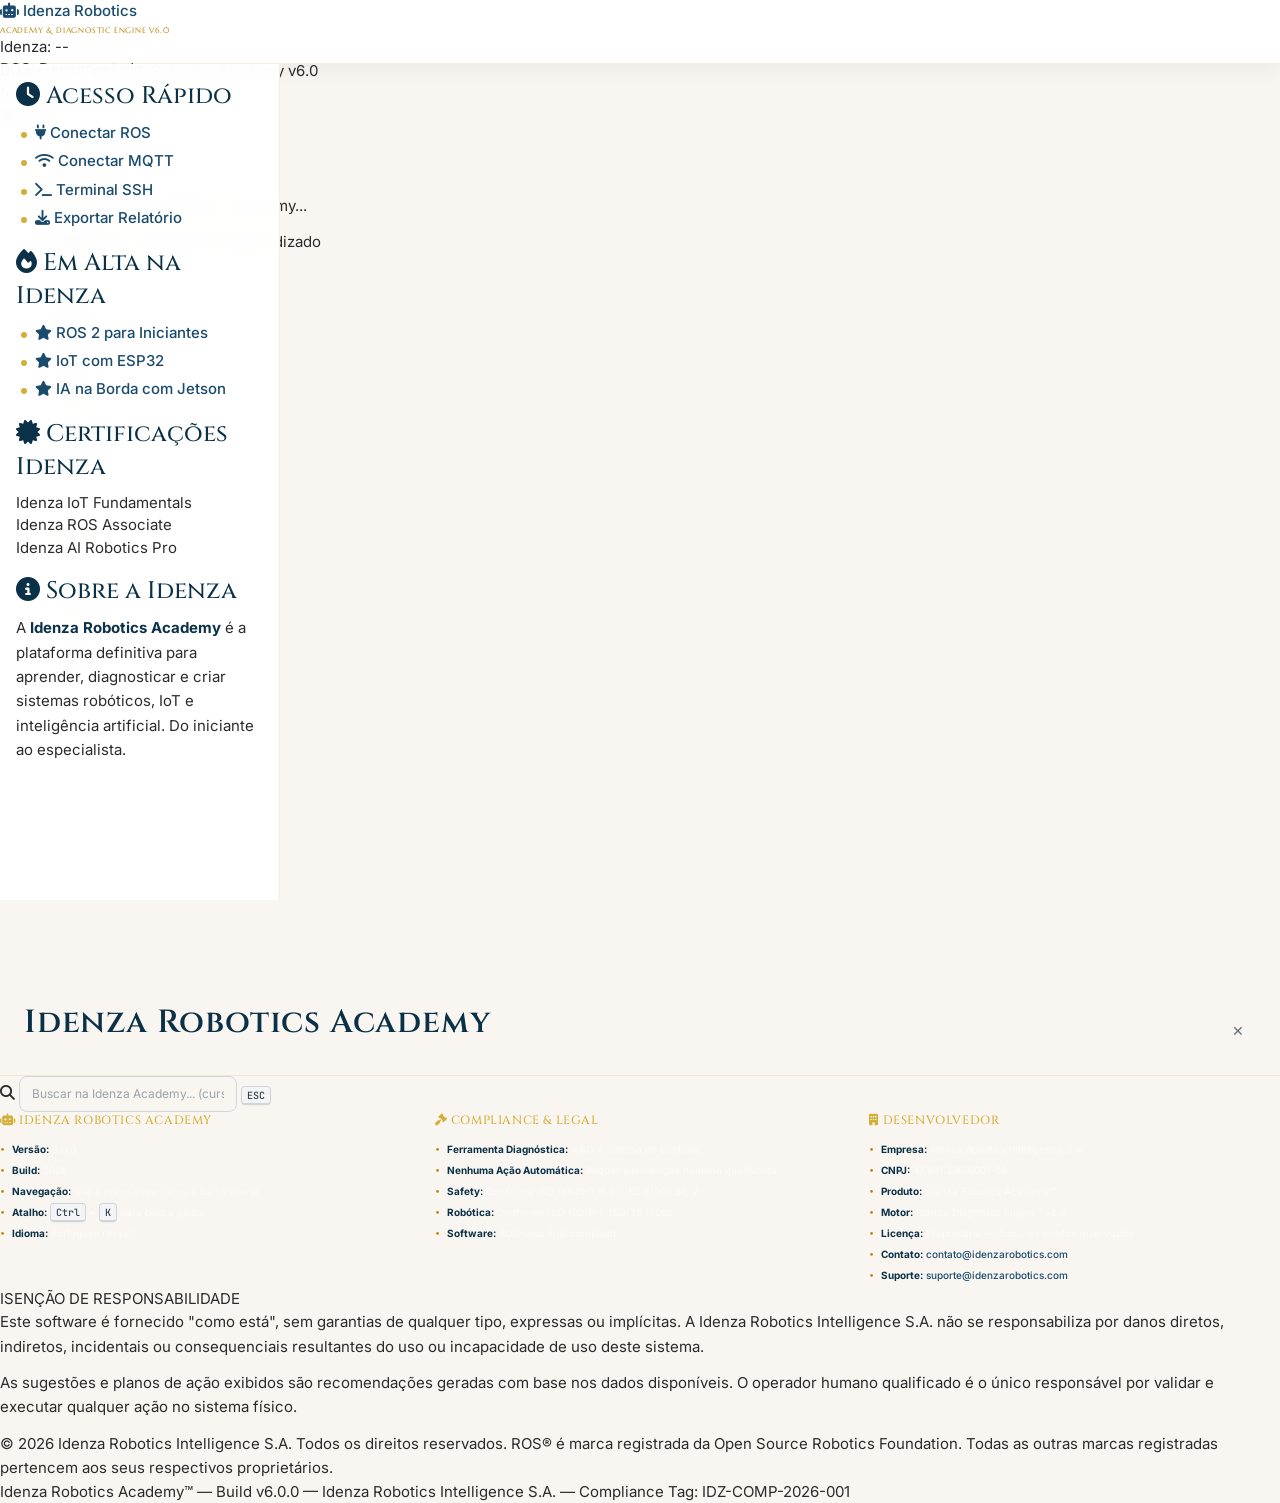
==== commit 7f31286c: "Update index.html" ====
--- a/index.html
+++ b/index.html
@@ -3,9 +3,10 @@
 <head>
     <meta charset="UTF-8">
     <meta name="viewport" content="width=device-width, initial-scale=1.0">
-    <meta name="description" content="Nexus Robotics Academy — Ecossistema completo de aprendizado, diagnóstico e criação em robótica, IoT e inteligência artificial.">
+    <meta name="description" content="Idenza Robotics Academy — Ecossistema completo de aprendizado, diagnóstico e criação em robótica, IoT e inteligência artificial.">
     <meta name="theme-color" content="#0a3147">
-    <title>Nexus Robotics Academy | Diagnostic System & Robotics Academy v6.0</title>
+    <meta name="author" content="Idenza Robotics Intelligence S.A.">
+    <title>Idenza Robotics Academy | Diagnostic System & Robotics Academy v6.0</title>
 
     <!-- ==================== CSS ==================== -->
     <!-- Fundação -->
@@ -47,19 +48,20 @@
     <div class="loading-overlay" id="loadingOverlay">
         <div class="loading-spinner">
             <i class="fas fa-robot fa-spin"></i>
-            <p class="loading-text">Inicializando Nexus Robotics Academy...</p>
+            <p class="loading-text">Inicializando Idenza Robotics Academy...</p>
+            <p class="loading-subtext">Diagnostic System & Robotics Academy v6.0</p>
         </div>
     </div>
 
     <!-- ==================== HEADER ==================== -->
     <header class="header" id="mainHeader">
         <div class="nav-container">
-            <!-- Logo -->
+            <!-- Logo Idenza -->
             <div class="logo-area">
-                <a href="/" class="logo-link" aria-label="Nexus Robotics Academy — Página inicial">
+                <a href="/" class="logo-link" aria-label="Idenza Robotics Academy — Página inicial">
                     <div class="logo">
                         <i class="fas fa-robot"></i>
-                        <span>Nexus Robotics</span>
+                        <span>Idenza Robotics</span>
                     </div>
                     <div class="logo-tagline">Academy & Diagnostic Engine v6.0</div>
                 </a>
@@ -69,7 +71,7 @@
             <div class="header-status" id="headerStatus">
                 <div class="status-indicator">
                     <span class="status-dot" id="systemStatusDot"></span>
-                    <span id="systemStatusLabel">Sistema: --</span>
+                    <span id="systemStatusLabel">Idenza: --</span>
                 </div>
                 <div class="status-indicator">
                     <span class="status-dot" id="rosStatusDot"></span>
@@ -82,27 +84,27 @@
             </div>
 
             <!-- Seletor de tema -->
-            <div class="theme-selector">
-                <button class="theme-btn" data-theme="luxury" aria-label="Tema Luxo" title="Tema Luxo">
+            <div class="theme-selector" aria-label="Seletor de tema visual">
+                <button class="theme-btn" data-theme="luxury" aria-label="Tema Luxo Idenza" title="Tema Luxo — O original da Idenza">
                     <i class="fas fa-crown"></i>
                 </button>
                 <button class="theme-btn" data-theme="dark" aria-label="Tema Escuro" title="Tema Escuro">
                     <i class="fas fa-moon"></i>
                 </button>
-                <button class="theme-btn" data-theme="high-contrast" aria-label="Alto Contraste" title="Alto Contraste">
+                <button class="theme-btn" data-theme="high-contrast" aria-label="Alto Contraste" title="Alto Contraste — Acessibilidade">
                     <i class="fas fa-eye"></i>
                 </button>
             </div>
 
             <!-- Menu mobile -->
-            <button class="hamburger" id="hamburger" aria-label="Abrir menu" aria-expanded="false">
+            <button class="hamburger" id="hamburger" aria-label="Abrir menu de navegação" aria-expanded="false">
                 <span></span>
                 <span></span>
                 <span></span>
             </button>
 
             <!-- Navegação principal -->
-            <nav class="nav-menu" id="navMenu" role="navigation" aria-label="Navegação principal">
+            <nav class="nav-menu" id="navMenu" role="navigation" aria-label="Navegação principal da Idenza Robotics Academy">
                 <ul>
                     <li><a href="#dashboard" data-module="dashboard" class="nav-link active">
                         <i class="fas fa-tachometer-alt"></i> Dashboard
@@ -117,7 +119,7 @@
                         <span class="nav-hint">projetos</span>
                     </a></li>
                     <li><a href="#products" data-module="products" class="nav-link">
-                        <i class="fas fa-boxes"></i> Produtos
+                        <i class="fas fa-microchip"></i> Produtos
                         <span class="nav-hint">catálogo</span>
                     </a></li>
                     <li><a href="#guides" data-module="guides" class="nav-link">
@@ -133,7 +135,7 @@
                         <span class="nav-hint">treino</span>
                     </a></li>
                     <li><a href="#marketplace" data-module="marketplace" class="nav-link">
-                        <i class="fas fa-shopping-cart"></i> Loja
+                        <i class="fas fa-shopping-cart"></i> Loja Idenza
                         <span class="nav-hint">kits</span>
                     </a></li>
                 </ul>
@@ -141,8 +143,8 @@
         </div>
     </header>
 
-    <!-- ==================== SIDEBAR (desktop) ==================== -->
-    <aside class="sidebar" id="sidebar" role="complementary" aria-label="Barra lateral">
+    <!-- ==================== SIDEBAR ==================== -->
+    <aside class="sidebar" id="sidebar" role="complementary" aria-label="Barra lateral da Idenza Academy">
         <div class="sidebar-section">
             <h3 class="sidebar-title"><i class="fas fa-clock"></i> Acesso Rápido</h3>
             <ul class="sidebar-menu">
@@ -154,49 +156,58 @@
         </div>
 
         <div class="sidebar-section">
-            <h3 class="sidebar-title"><i class="fas fa-fire"></i> Em Alta</h3>
+            <h3 class="sidebar-title"><i class="fas fa-fire"></i> Em Alta na Idenza</h3>
             <ul class="sidebar-menu" id="trendingTopics">
                 <li><a href="#academy/trilha-ros"><i class="fas fa-star"></i> ROS 2 para Iniciantes</a></li>
                 <li><a href="#academy/trilha-iot"><i class="fas fa-star"></i> IoT com ESP32</a></li>
-                <li><a href="#academy/trilha-ai"><i class="fas fa-star"></i> IA na Borda</a></li>
+                <li><a href="#academy/trilha-ai"><i class="fas fa-star"></i> IA na Borda com Jetson</a></li>
             </ul>
         </div>
 
         <div class="sidebar-section">
-            <h3 class="sidebar-title"><i class="fas fa-certificate"></i> Certificações</h3>
+            <h3 class="sidebar-title"><i class="fas fa-certificate"></i> Certificações Idenza</h3>
             <div class="sidebar-cert-progress">
                 <div class="cert-item">
-                    <span>Nexus IoT Fundamentals</span>
+                    <span>Idenza IoT Fundamentals</span>
                     <div class="progress-bar"><div class="progress-fill" style="width: 0%;"></div></div>
                 </div>
                 <div class="cert-item">
-                    <span>Nexus ROS Associate</span>
+                    <span>Idenza ROS Associate</span>
                     <div class="progress-bar"><div class="progress-fill" style="width: 0%;"></div></div>
                 </div>
                 <div class="cert-item">
-                    <span>Nexus AI Robotics Pro</span>
+                    <span>Idenza AI Robotics Pro</span>
                     <div class="progress-bar"><div class="progress-fill" style="width: 0%;"></div></div>
                 </div>
             </div>
         </div>
+
+        <div class="sidebar-section">
+            <h3 class="sidebar-title"><i class="fas fa-info-circle"></i> Sobre a Idenza</h3>
+            <p class="sidebar-about">
+                A <strong>Idenza Robotics Academy</strong> é a plataforma definitiva para aprender, diagnosticar e criar sistemas robóticos, IoT e inteligência artificial. Do iniciante ao especialista.
+            </p>
+        </div>
     </aside>
 
     <!-- ==================== CONTEÚDO PRINCIPAL ==================== -->
-    <main class="main-content" id="mainContent" role="main">
-        <!-- Módulos carregados dinamicamente aqui -->
+    <main class="main-content" id="mainContent" role="main" aria-label="Conteúdo principal da Idenza Robotics Academy">
         <div class="module-container" id="moduleContainer">
-            <!-- Conteúdo padrão: Dashboard -->
             <div class="module-loading">
                 <i class="fas fa-spinner fa-spin"></i>
-                <p>Carregando módulo...</p>
+                <p>Carregando Idenza Robotics Academy...</p>
+                <p class="loading-subtext">Preparando seu ambiente de aprendizado</p>
             </div>
         </div>
     </main>
 
     <!-- ==================== MODAL CONTAINER ==================== -->
     <div class="modal-overlay" id="modalOverlay" aria-hidden="true">
-        <div class="modal-container" id="modalContainer" role="dialog" aria-modal="true">
-            <button class="modal-close" id="modalClose" aria-label="Fechar modal">&times;</button>
+        <div class="modal-container" id="modalContainer" role="dialog" aria-modal="true" aria-labelledby="modalTitle">
+            <div class="modal-header">
+                <h2 class="modal-title" id="modalTitle">Idenza Robotics Academy</h2>
+                <button class="modal-close" id="modalClose" aria-label="Fechar janela">&times;</button>
+            </div>
             <div class="modal-content" id="modalContent"></div>
         </div>
     </div>
@@ -204,47 +215,63 @@
     <!-- ==================== TOAST CONTAINER ==================== -->
     <div class="toast-container" id="toastContainer" aria-live="polite" aria-atomic="true"></div>
 
+    <!-- ==================== BUSCA GLOBAL ==================== -->
+    <div class="search-overlay" id="searchOverlay" aria-hidden="true">
+        <div class="search-modal">
+            <div class="search-header">
+                <i class="fas fa-search"></i>
+                <input type="text" class="search-input" id="globalSearchInput" placeholder="Buscar na Idenza Academy... (cursos, produtos, projetos)" aria-label="Busca global">
+                <kbd class="search-shortcut">ESC</kbd>
+            </div>
+            <div class="search-results" id="searchResults"></div>
+        </div>
+    </div>
+
     <!-- ==================== FOOTER ==================== -->
-    <footer class="footer-main" role="contentinfo">
+    <footer class="footer-main" role="contentinfo" aria-label="Rodapé da Idenza Robotics Academy">
         <div class="footer-gold-line" aria-hidden="true"></div>
         <div class="footer-content">
             <div class="footer-col">
-                <h4><i class="fas fa-book"></i> Nexus Robotics Academy</h4>
+                <h4><i class="fas fa-robot"></i> Idenza Robotics Academy</h4>
                 <ul>
                     <li><strong>Versão:</strong> 6.0.0</li>
-                    <li><strong>Build:</strong> <span id="buildDate">--</span></li>
+                    <li><strong>Build:</strong> <span id="buildDate">2026</span></li>
                     <li><strong>Navegação:</strong> Use o menu superior ou a barra lateral.</li>
                     <li><strong>Atalho:</strong> <kbd>Ctrl</kbd> + <kbd>K</kbd> para busca global</li>
+                    <li><strong>Idioma:</strong> Português (Brasil)</li>
                 </ul>
             </div>
             <div class="footer-col">
                 <h4><i class="fas fa-gavel"></i> Compliance & Legal</h4>
                 <ul>
                     <li><strong>Ferramenta Diagnóstica:</strong> NÃO é sistema de controle.</li>
-                    <li><strong>Nenhuma Ação Automática:</strong> Requer intervenção humana.</li>
-                    <li><strong>Safety:</strong> ISO 13849-1 PLd / IEC 61508 SIL 2</li>
-                    <li><strong>Conformidade:</strong> ISO 10218-1, ROS-Industrial</li>
+                    <li><strong>Nenhuma Ação Automática:</strong> Requer intervenção humana qualificada.</li>
+                    <li><strong>Safety:</strong> Conforme ISO 13849-1 PLd / IEC 61508 SIL 2</li>
+                    <li><strong>Robótica:</strong> Conforme ISO 10218-1, ISO/TS 15066</li>
+                    <li><strong>Software:</strong> ROS-Industrial compliant</li>
                 </ul>
             </div>
             <div class="footer-col">
                 <h4><i class="fas fa-building"></i> Desenvolvedor</h4>
                 <ul>
-                    <li><strong>Empresa:</strong> Nexus Robotics Intelligence S.A.</li>
+                    <li><strong>Empresa:</strong> Idenza Robotics Intelligence S.A.</li>
                     <li><strong>CNPJ:</strong> 47.891.236/0001-09</li>
-                    <li><strong>Produto:</strong> Nexus Robotics Academy™</li>
-                    <li><strong>Licença:</strong> Proprietária</li>
-                    <li><strong>Contato:</strong> <a href="mailto:compliance@nexus-robotics.com">compliance@nexus-robotics.com</a></li>
+                    <li><strong>Produto:</strong> Idenza Robotics Academy™</li>
+                    <li><strong>Motor:</strong> Idenza Diagnostic Engine™ v6.0</li>
+                    <li><strong>Licença:</strong> Proprietária — Todos os direitos reservados</li>
+                    <li><strong>Contato:</strong> <a href="mailto:contato@idenzarobotics.com">contato@idenzarobotics.com</a></li>
+                    <li><strong>Suporte:</strong> <a href="mailto:suporte@idenzarobotics.com">suporte@idenzarobotics.com</a></li>
                 </ul>
             </div>
         </div>
         <div class="footer-disclaimer">
             <div class="legal-title">ISENÇÃO DE RESPONSABILIDADE</div>
-            <p>Este software é fornecido "como está", sem garantias de qualquer tipo, expressas ou implícitas. A Nexus Robotics Intelligence S.A. não se responsabiliza por danos diretos, indiretos, incidentais ou consequenciais resultantes do uso ou incapacidade de uso deste sistema.</p>
-            <p>As sugestões e planos de ação exibidos são recomendações geradas com base nos dados disponíveis. O operador humano é o único responsável por validar e executar qualquer ação no sistema físico.</p>
-            <p>© 2026 Nexus Robotics Intelligence S.A. Todos os direitos reservados. ROS® é marca registrada da Open Source Robotics Foundation.</p>
+            <p>Este software é fornecido "como está", sem garantias de qualquer tipo, expressas ou implícitas. A Idenza Robotics Intelligence S.A. não se responsabiliza por danos diretos, indiretos, incidentais ou consequenciais resultantes do uso ou incapacidade de uso deste sistema.</p>
+            <p>As sugestões e planos de ação exibidos são recomendações geradas com base nos dados disponíveis. O operador humano qualificado é o único responsável por validar e executar qualquer ação no sistema físico.</p>
+            <p>© 2026 Idenza Robotics Intelligence S.A. Todos os direitos reservados. ROS® é marca registrada da Open Source Robotics Foundation. Todas as outras marcas registradas pertencem aos seus respectivos proprietários.</p>
         </div>
         <div class="footer-copyright">
-            Build v6.0.0 — Nexus Robotics Intelligence S.A. — Compliance Tag: NR-COMP-2026-003
+            Idenza Robotics Academy™ — Build v6.0.0 — Idenza Robotics Intelligence S.A. — Compliance Tag: IDZ-COMP-2026-001
         </div>
     </footer>
 
@@ -300,12 +327,15 @@
     <!-- Inicialização -->
     <script>
         document.addEventListener('DOMContentLoaded', () => {
-            NexusApp.init({
+            window.IdenzaApp = window.IdenzaApp || {};
+            IdenzaApp.init({
                 defaultModule: 'dashboard',
                 defaultTheme: 'luxury',
                 rosBridgeUrl: 'ws://localhost:9090',
                 mqttBrokerUrl: 'ws://localhost:9001',
                 language: 'pt-BR',
+                appName: 'Idenza Robotics Academy',
+                appVersion: '6.0.0',
             });
         });
     </script>
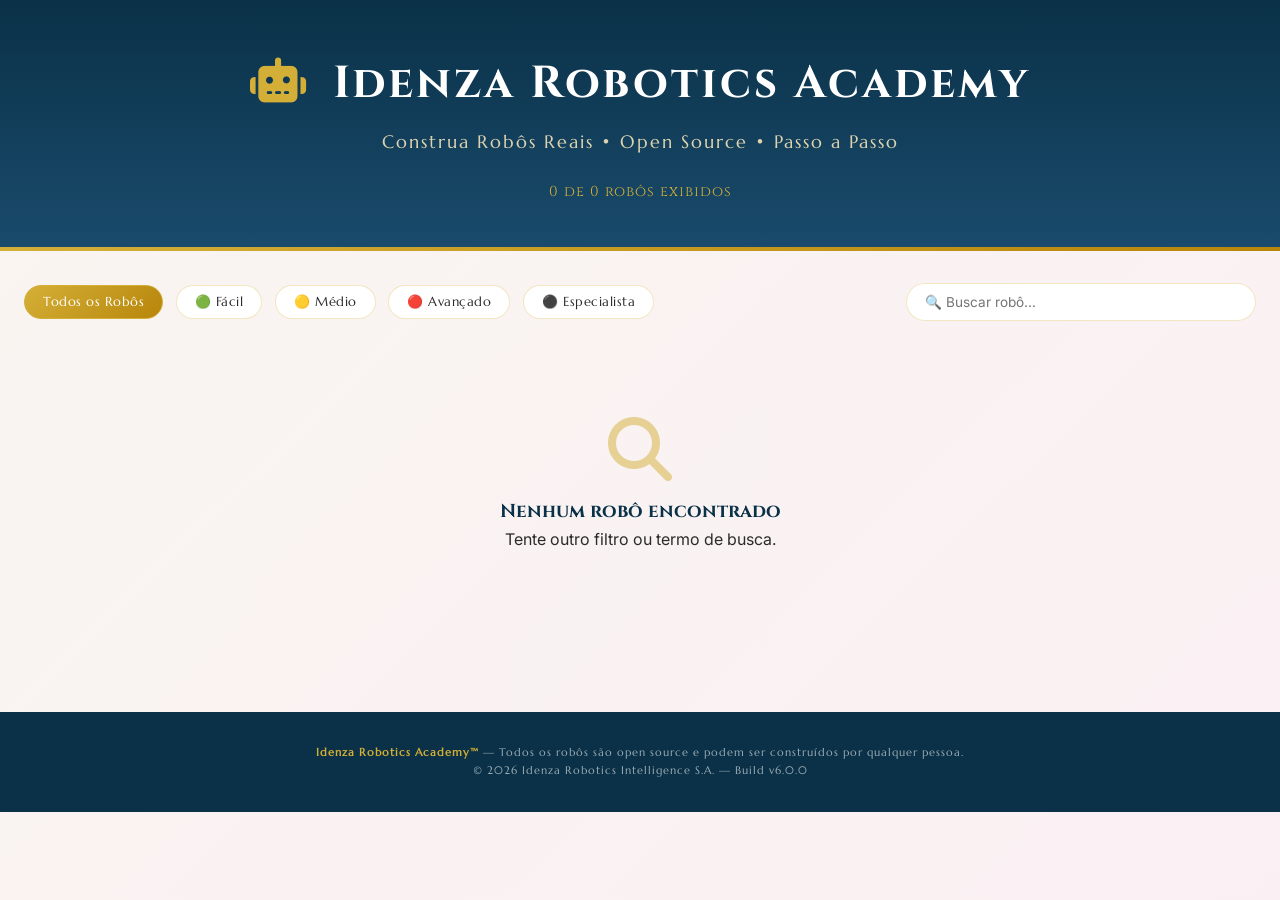
==== commit 8e4157ab: "Update index.html" ====
--- a/index.html
+++ b/index.html
@@ -1,343 +1,425 @@
 <!DOCTYPE html>
-<html lang="pt-BR" dir="ltr">
+<html lang="pt-BR">
 <head>
     <meta charset="UTF-8">
     <meta name="viewport" content="width=device-width, initial-scale=1.0">
-    <meta name="description" content="Idenza Robotics Academy — Ecossistema completo de aprendizado, diagnóstico e criação em robótica, IoT e inteligência artificial.">
+    <meta name="description" content="Idenza Robotics Academy — Construa robôs reais open source com passo a passo completo, código-fonte e lista de materiais.">
     <meta name="theme-color" content="#0a3147">
-    <meta name="author" content="Idenza Robotics Intelligence S.A.">
-    <title>Idenza Robotics Academy | Diagnostic System & Robotics Academy v6.0</title>
-
-    <!-- ==================== CSS ==================== -->
-    <!-- Fundação -->
-    <link rel="stylesheet" href="css/reset.css">
-    <link rel="stylesheet" href="css/variables.css">
-
-    <!-- Design System -->
-    <link rel="stylesheet" href="css/typography.css">
-    <link rel="stylesheet" href="css/colors.css">
-    <link rel="stylesheet" href="css/grid.css">
-
-    <!-- Layout -->
-    <link rel="stylesheet" href="css/layout.css">
-    <link rel="stylesheet" href="css/components.css">
-    <link rel="stylesheet" href="css/animations.css">
-
-    <!-- Tema (carregado dinamicamente, default: luxury) -->
-    <link rel="stylesheet" href="css/themes/theme-luxury.css" id="theme-stylesheet">
-
-    <!-- Responsivo (sempre por último) -->
-    <link rel="stylesheet" href="css/responsive.css">
-
-    <!-- Fontes externas -->
+    <title>Idenza Robotics Academy | Construa Robôs Reais</title>
+
     <link rel="preconnect" href="https://fonts.googleapis.com">
     <link rel="preconnect" href="https://fonts.gstatic.com" crossorigin>
     <link href="https://fonts.googleapis.com/css2?family=Cinzel:wght@400;500;600;700;800;900&family=Inter:ital,opsz,wght@0,14..32,100..900;1,14..32,100..900&family=Marcellus&family=JetBrains+Mono:ital,wght@0,400;0,500;0,600;0,700;1,400&display=swap" rel="stylesheet">
-
-    <!-- Ícones -->
     <link rel="stylesheet" href="https://cdnjs.cloudflare.com/ajax/libs/font-awesome/6.5.1/css/all.min.css">
+
+    <style>
+        :root {
+            --primary: #0a3147;
+            --gold: #D4AF37;
+            --gold-dark: #B8860B;
+            --gold-light: #F4E4B8;
+            --text: #2b2b2b;
+            --text-light: #4a4a4a;
+            --white: #ffffff;
+            --bg: linear-gradient(135deg, #f9f5f0 0%, #faf0f4 100%);
+            --critical: #c62828;
+            --warning: #e65100;
+            --success: #2e7d32;
+            --shadow: 0 4px 20px rgba(0,0,0,0.05);
+            --shadow-hover: 0 15px 40px rgba(10,49,71,0.12);
+            --radius: 16px;
+        }
+
+        * { margin:0; padding:0; box-sizing:border-box; }
+
+        body {
+            font-family: 'Inter', sans-serif;
+            background: var(--bg);
+            color: var(--text);
+            line-height: 1.6;
+            min-height: 100vh;
+        }
+
+        /* HEADER */
+        .header {
+            background: linear-gradient(180deg, var(--primary) 0%, #1a4b6d 100%);
+            color: var(--white);
+            padding: 3rem 2rem;
+            text-align: center;
+            position: relative;
+        }
+        .header::after {
+            content: '';
+            position: absolute;
+            bottom: 0; left: 0;
+            width: 100%; height: 4px;
+            background: linear-gradient(90deg, var(--gold), var(--gold-dark));
+        }
+        .header h1 {
+            font-family: 'Cinzel', serif;
+            font-size: clamp(1.8rem, 4vw, 2.8rem);
+            letter-spacing: 3px;
+            margin-bottom: 0.5rem;
+            color: var(--white);
+        }
+        .header h1 i { color: var(--gold); margin-right: 10px; }
+        .header .subtitle {
+            font-family: 'Marcellus', serif;
+            color: var(--gold-light);
+            font-size: 1.1rem;
+            letter-spacing: 2px;
+            opacity: 0.9;
+        }
+        .header .counter {
+            margin-top: 1.5rem;
+            font-family: 'Cinzel', serif;
+            color: var(--gold);
+            font-size: 0.9rem;
+            letter-spacing: 1px;
+        }
+
+        /* CONTAINER */
+        .container {
+            max-width: 1300px;
+            margin: 0 auto;
+            padding: 2rem 1.5rem;
+        }
+
+        /* FILTROS */
+        .filtros {
+            display: flex;
+            flex-wrap: wrap;
+            gap: 0.8rem;
+            margin-bottom: 2rem;
+            align-items: center;
+        }
+        .filtro-btn {
+            padding: 8px 18px;
+            border-radius: 30px;
+            border: 1px solid rgba(212,175,55,0.3);
+            background: var(--white);
+            color: var(--text);
+            font-family: 'Marcellus', serif;
+            font-size: 0.8rem;
+            cursor: pointer;
+            transition: all 0.3s;
+            letter-spacing: 0.5px;
+        }
+        .filtro-btn:hover, .filtro-btn.active {
+            background: linear-gradient(135deg, var(--gold), var(--gold-dark));
+            color: var(--white);
+            border-color: var(--gold);
+        }
+        .busca-input {
+            padding: 10px 18px;
+            border-radius: 30px;
+            border: 1px solid rgba(212,175,55,0.3);
+            font-family: 'Inter', sans-serif;
+            font-size: 0.85rem;
+            flex: 1;
+            min-width: 200px;
+            max-width: 350px;
+            margin-left: auto;
+        }
+        .busca-input:focus {
+            outline: 2px solid var(--gold);
+            border-color: var(--gold);
+        }
+
+        /* GRID DE ROBÔS */
+        .robos-grid {
+            display: grid;
+            grid-template-columns: repeat(auto-fill, minmax(340px, 1fr));
+            gap: 1.5rem;
+        }
+        .robo-card {
+            background: var(--white);
+            border-radius: var(--radius);
+            border: 1px solid rgba(212,175,55,0.12);
+            box-shadow: var(--shadow);
+            padding: 1.5rem;
+            cursor: pointer;
+            transition: all 0.3s ease;
+            position: relative;
+            overflow: hidden;
+            display: flex;
+            flex-direction: column;
+        }
+        .robo-card:hover {
+            transform: translateY(-4px);
+            box-shadow: var(--shadow-hover);
+            border-color: var(--gold);
+        }
+        .robo-card::before {
+            content: '';
+            position: absolute;
+            top: 0; left: 0;
+            width: 100%;
+            height: 4px;
+            background: linear-gradient(90deg, var(--gold), var(--gold-dark));
+            transform: scaleX(0);
+            transform-origin: left;
+            transition: transform 0.4s ease;
+        }
+        .robo-card:hover::before {
+            transform: scaleX(1);
+        }
+        .robo-card .robo-icon {
+            font-size: 2.2rem;
+            margin-bottom: 0.8rem;
+        }
+        .robo-card h3 {
+            font-family: 'Cinzel', serif;
+            font-size: 1.1rem;
+            color: var(--primary);
+            margin-bottom: 0.3rem;
+            letter-spacing: 1px;
+        }
+        .robo-card .robo-tipo {
+            font-family: 'Marcellus', serif;
+            color: var(--text-light);
+            font-size: 0.75rem;
+            margin-bottom: 0.8rem;
+            text-transform: uppercase;
+            letter-spacing: 1.5px;
+        }
+        .robo-card .robo-desc {
+            font-size: 0.82rem;
+            color: var(--text-light);
+            line-height: 1.5;
+            flex: 1;
+            margin-bottom: 1rem;
+        }
+        .robo-meta {
+            display: flex;
+            flex-wrap: wrap;
+            gap: 0.4rem;
+            margin-bottom: 1rem;
+        }
+        .robo-tag {
+            padding: 4px 10px;
+            border-radius: 20px;
+            font-size: 0.65rem;
+            font-family: 'Marcellus', serif;
+            letter-spacing: 0.5px;
+            background: rgba(212,175,55,0.1);
+            border: 1px solid rgba(212,175,55,0.2);
+            color: var(--gold-dark);
+        }
+        .robo-tag.facil { background: rgba(46,125,50,0.08); border-color: rgba(46,125,50,0.2); color: var(--success); }
+        .robo-tag.medio { background: rgba(230,81,0,0.06); border-color: rgba(230,81,0,0.2); color: var(--warning); }
+        .robo-tag.avancado { background: rgba(198,40,40,0.06); border-color: rgba(198,40,40,0.2); color: var(--critical); }
+        .robo-tag.especialista { background: rgba(10,49,71,0.06); border-color: rgba(10,49,71,0.2); color: var(--primary); }
+
+        .robo-btn {
+            display: inline-flex;
+            align-items: center;
+            justify-content: center;
+            gap: 8px;
+            padding: 10px 20px;
+            background: linear-gradient(135deg, var(--gold), var(--gold-dark));
+            color: var(--white);
+            border: none;
+            border-radius: 10px;
+            font-family: 'Cinzel', serif;
+            font-size: 0.75rem;
+            letter-spacing: 1px;
+            text-transform: uppercase;
+            cursor: pointer;
+            text-decoration: none;
+            transition: all 0.3s;
+            text-align: center;
+        }
+        .robo-btn:hover {
+            box-shadow: 0 8px 25px rgba(212,175,55,0.3);
+            transform: translateY(-2px);
+        }
+
+        /* VAZIO */
+        .vazio {
+            text-align: center;
+            padding: 4rem 2rem;
+            grid-column: 1 / -1;
+        }
+        .vazio i {
+            font-size: 4rem;
+            color: var(--gold);
+            margin-bottom: 1rem;
+            opacity: 0.5;
+        }
+        .vazio h3 {
+            font-family: 'Cinzel', serif;
+            color: var(--primary);
+        }
+
+        /* FOOTER */
+        .footer {
+            background: var(--primary);
+            color: rgba(255,255,255,0.6);
+            text-align: center;
+            padding: 2rem;
+            font-size: 0.7rem;
+            font-family: 'Marcellus', serif;
+            letter-spacing: 1px;
+            margin-top: 4rem;
+        }
+        .footer strong { color: var(--gold); }
+
+        @media (max-width: 768px) {
+            .header { padding: 2rem 1rem; }
+            .header h1 { font-size: 1.4rem; }
+            .container { padding: 1rem; }
+            .robos-grid { grid-template-columns: 1fr; }
+            .filtros { flex-direction: column; align-items: stretch; }
+            .busca-input { max-width: 100%; margin-left: 0; }
+        }
+    </style>
 </head>
 <body>
 
-    <!-- ==================== PARTÍCULAS DE FUNDO ==================== -->
-    <div class="luxury-particles" id="particlesContainer" aria-hidden="true">
-        <!-- Gerado dinamicamente por js/core/app.js -->
-    </div>
-
-    <!-- ==================== OVERLAY DE CARREGAMENTO ==================== -->
-    <div class="loading-overlay" id="loadingOverlay">
-        <div class="loading-spinner">
-            <i class="fas fa-robot fa-spin"></i>
-            <p class="loading-text">Inicializando Idenza Robotics Academy...</p>
-            <p class="loading-subtext">Diagnostic System & Robotics Academy v6.0</p>
+    <!-- ==================== HEADER ==================== -->
+    <header class="header">
+        <h1><i class="fas fa-robot"></i> Idenza Robotics Academy</h1>
+        <p class="subtitle">Construa Robôs Reais • Open Source • Passo a Passo</p>
+        <p class="counter" id="contadorRobos">Carregando catálogo...</p>
+    </header>
+
+    <!-- ==================== CONTEÚDO PRINCIPAL ==================== -->
+    <main class="container">
+
+        <!-- Filtros -->
+        <div class="filtros" id="filtrosContainer">
+            <button class="filtro-btn active" data-filtro="todos">Todos os Robôs</button>
+            <button class="filtro-btn" data-filtro="fácil">🟢 Fácil</button>
+            <button class="filtro-btn" data-filtro="médio">🟡 Médio</button>
+            <button class="filtro-btn" data-filtro="avançado">🔴 Avançado</button>
+            <button class="filtro-btn" data-filtro="especialista">⚫ Especialista</button>
+            <input type="text" class="busca-input" id="buscaInput" placeholder="🔍 Buscar robô...">
         </div>
-    </div>
-
-    <!-- ==================== HEADER ==================== -->
-    <header class="header" id="mainHeader">
-        <div class="nav-container">
-            <!-- Logo Idenza -->
-            <div class="logo-area">
-                <a href="/" class="logo-link" aria-label="Idenza Robotics Academy — Página inicial">
-                    <div class="logo">
-                        <i class="fas fa-robot"></i>
-                        <span>Idenza Robotics</span>
-                    </div>
-                    <div class="logo-tagline">Academy & Diagnostic Engine v6.0</div>
-                </a>
-            </div>
-
-            <!-- Indicadores de status -->
-            <div class="header-status" id="headerStatus">
-                <div class="status-indicator">
-                    <span class="status-dot" id="systemStatusDot"></span>
-                    <span id="systemStatusLabel">Idenza: --</span>
-                </div>
-                <div class="status-indicator">
-                    <span class="status-dot" id="rosStatusDot"></span>
-                    <span id="rosStatusLabel">ROS: Desconectado</span>
-                </div>
-                <div class="status-indicator">
-                    <span class="status-dot" id="mqttStatusDot"></span>
-                    <span id="mqttStatusLabel">MQTT: Desconectado</span>
-                </div>
-            </div>
-
-            <!-- Seletor de tema -->
-            <div class="theme-selector" aria-label="Seletor de tema visual">
-                <button class="theme-btn" data-theme="luxury" aria-label="Tema Luxo Idenza" title="Tema Luxo — O original da Idenza">
-                    <i class="fas fa-crown"></i>
-                </button>
-                <button class="theme-btn" data-theme="dark" aria-label="Tema Escuro" title="Tema Escuro">
-                    <i class="fas fa-moon"></i>
-                </button>
-                <button class="theme-btn" data-theme="high-contrast" aria-label="Alto Contraste" title="Alto Contraste — Acessibilidade">
-                    <i class="fas fa-eye"></i>
-                </button>
-            </div>
-
-            <!-- Menu mobile -->
-            <button class="hamburger" id="hamburger" aria-label="Abrir menu de navegação" aria-expanded="false">
-                <span></span>
-                <span></span>
-                <span></span>
-            </button>
-
-            <!-- Navegação principal -->
-            <nav class="nav-menu" id="navMenu" role="navigation" aria-label="Navegação principal da Idenza Robotics Academy">
-                <ul>
-                    <li><a href="#dashboard" data-module="dashboard" class="nav-link active">
-                        <i class="fas fa-tachometer-alt"></i> Dashboard
-                        <span class="nav-hint">diagnóstico</span>
-                    </a></li>
-                    <li><a href="#academy" data-module="academy" class="nav-link">
-                        <i class="fas fa-graduation-cap"></i> Academy
-                        <span class="nav-hint">cursos</span>
-                    </a></li>
-                    <li><a href="#portfolio" data-module="portfolio" class="nav-link">
-                        <i class="fas fa-briefcase"></i> Portfólio
-                        <span class="nav-hint">projetos</span>
-                    </a></li>
-                    <li><a href="#products" data-module="products" class="nav-link">
-                        <i class="fas fa-microchip"></i> Produtos
-                        <span class="nav-hint">catálogo</span>
-                    </a></li>
-                    <li><a href="#guides" data-module="guides" class="nav-link">
-                        <i class="fas fa-book"></i> Guias
-                        <span class="nav-hint">tutoriais</span>
-                    </a></li>
-                    <li><a href="#diagnostics" data-module="diagnostics" class="nav-link">
-                        <i class="fas fa-stethoscope"></i> Diagnóstico
-                        <span class="nav-hint">análise</span>
-                    </a></li>
-                    <li><a href="#simulator" data-module="simulator" class="nav-link">
-                        <i class="fas fa-flask"></i> Simulador
-                        <span class="nav-hint">treino</span>
-                    </a></li>
-                    <li><a href="#marketplace" data-module="marketplace" class="nav-link">
-                        <i class="fas fa-shopping-cart"></i> Loja Idenza
-                        <span class="nav-hint">kits</span>
-                    </a></li>
-                </ul>
-            </nav>
-        </div>
-    </header>
-
-    <!-- ==================== SIDEBAR ==================== -->
-    <aside class="sidebar" id="sidebar" role="complementary" aria-label="Barra lateral da Idenza Academy">
-        <div class="sidebar-section">
-            <h3 class="sidebar-title"><i class="fas fa-clock"></i> Acesso Rápido</h3>
-            <ul class="sidebar-menu">
-                <li><a href="#" data-action="quick-connect-ros"><i class="fas fa-plug"></i> Conectar ROS</a></li>
-                <li><a href="#" data-action="quick-connect-mqtt"><i class="fas fa-wifi"></i> Conectar MQTT</a></li>
-                <li><a href="#" data-action="quick-terminal"><i class="fas fa-terminal"></i> Terminal SSH</a></li>
-                <li><a href="#" data-action="quick-export"><i class="fas fa-download"></i> Exportar Relatório</a></li>
-            </ul>
-        </div>
-
-        <div class="sidebar-section">
-            <h3 class="sidebar-title"><i class="fas fa-fire"></i> Em Alta na Idenza</h3>
-            <ul class="sidebar-menu" id="trendingTopics">
-                <li><a href="#academy/trilha-ros"><i class="fas fa-star"></i> ROS 2 para Iniciantes</a></li>
-                <li><a href="#academy/trilha-iot"><i class="fas fa-star"></i> IoT com ESP32</a></li>
-                <li><a href="#academy/trilha-ai"><i class="fas fa-star"></i> IA na Borda com Jetson</a></li>
-            </ul>
-        </div>
-
-        <div class="sidebar-section">
-            <h3 class="sidebar-title"><i class="fas fa-certificate"></i> Certificações Idenza</h3>
-            <div class="sidebar-cert-progress">
-                <div class="cert-item">
-                    <span>Idenza IoT Fundamentals</span>
-                    <div class="progress-bar"><div class="progress-fill" style="width: 0%;"></div></div>
-                </div>
-                <div class="cert-item">
-                    <span>Idenza ROS Associate</span>
-                    <div class="progress-bar"><div class="progress-fill" style="width: 0%;"></div></div>
-                </div>
-                <div class="cert-item">
-                    <span>Idenza AI Robotics Pro</span>
-                    <div class="progress-bar"><div class="progress-fill" style="width: 0%;"></div></div>
-                </div>
-            </div>
-        </div>
-
-        <div class="sidebar-section">
-            <h3 class="sidebar-title"><i class="fas fa-info-circle"></i> Sobre a Idenza</h3>
-            <p class="sidebar-about">
-                A <strong>Idenza Robotics Academy</strong> é a plataforma definitiva para aprender, diagnosticar e criar sistemas robóticos, IoT e inteligência artificial. Do iniciante ao especialista.
-            </p>
-        </div>
-    </aside>
-
-    <!-- ==================== CONTEÚDO PRINCIPAL ==================== -->
-    <main class="main-content" id="mainContent" role="main" aria-label="Conteúdo principal da Idenza Robotics Academy">
-        <div class="module-container" id="moduleContainer">
-            <div class="module-loading">
-                <i class="fas fa-spinner fa-spin"></i>
-                <p>Carregando Idenza Robotics Academy...</p>
-                <p class="loading-subtext">Preparando seu ambiente de aprendizado</p>
-            </div>
+
+        <!-- Grid de Robôs -->
+        <div class="robos-grid" id="robosGrid">
+            <!-- Preenchido dinamicamente -->
         </div>
     </main>
 
-    <!-- ==================== MODAL CONTAINER ==================== -->
-    <div class="modal-overlay" id="modalOverlay" aria-hidden="true">
-        <div class="modal-container" id="modalContainer" role="dialog" aria-modal="true" aria-labelledby="modalTitle">
-            <div class="modal-header">
-                <h2 class="modal-title" id="modalTitle">Idenza Robotics Academy</h2>
-                <button class="modal-close" id="modalClose" aria-label="Fechar janela">&times;</button>
-            </div>
-            <div class="modal-content" id="modalContent"></div>
-        </div>
-    </div>
-
-    <!-- ==================== TOAST CONTAINER ==================== -->
-    <div class="toast-container" id="toastContainer" aria-live="polite" aria-atomic="true"></div>
-
-    <!-- ==================== BUSCA GLOBAL ==================== -->
-    <div class="search-overlay" id="searchOverlay" aria-hidden="true">
-        <div class="search-modal">
-            <div class="search-header">
-                <i class="fas fa-search"></i>
-                <input type="text" class="search-input" id="globalSearchInput" placeholder="Buscar na Idenza Academy... (cursos, produtos, projetos)" aria-label="Busca global">
-                <kbd class="search-shortcut">ESC</kbd>
-            </div>
-            <div class="search-results" id="searchResults"></div>
-        </div>
-    </div>
-
     <!-- ==================== FOOTER ==================== -->
-    <footer class="footer-main" role="contentinfo" aria-label="Rodapé da Idenza Robotics Academy">
-        <div class="footer-gold-line" aria-hidden="true"></div>
-        <div class="footer-content">
-            <div class="footer-col">
-                <h4><i class="fas fa-robot"></i> Idenza Robotics Academy</h4>
-                <ul>
-                    <li><strong>Versão:</strong> 6.0.0</li>
-                    <li><strong>Build:</strong> <span id="buildDate">2026</span></li>
-                    <li><strong>Navegação:</strong> Use o menu superior ou a barra lateral.</li>
-                    <li><strong>Atalho:</strong> <kbd>Ctrl</kbd> + <kbd>K</kbd> para busca global</li>
-                    <li><strong>Idioma:</strong> Português (Brasil)</li>
-                </ul>
-            </div>
-            <div class="footer-col">
-                <h4><i class="fas fa-gavel"></i> Compliance & Legal</h4>
-                <ul>
-                    <li><strong>Ferramenta Diagnóstica:</strong> NÃO é sistema de controle.</li>
-                    <li><strong>Nenhuma Ação Automática:</strong> Requer intervenção humana qualificada.</li>
-                    <li><strong>Safety:</strong> Conforme ISO 13849-1 PLd / IEC 61508 SIL 2</li>
-                    <li><strong>Robótica:</strong> Conforme ISO 10218-1, ISO/TS 15066</li>
-                    <li><strong>Software:</strong> ROS-Industrial compliant</li>
-                </ul>
-            </div>
-            <div class="footer-col">
-                <h4><i class="fas fa-building"></i> Desenvolvedor</h4>
-                <ul>
-                    <li><strong>Empresa:</strong> Idenza Robotics Intelligence S.A.</li>
-                    <li><strong>CNPJ:</strong> 47.891.236/0001-09</li>
-                    <li><strong>Produto:</strong> Idenza Robotics Academy™</li>
-                    <li><strong>Motor:</strong> Idenza Diagnostic Engine™ v6.0</li>
-                    <li><strong>Licença:</strong> Proprietária — Todos os direitos reservados</li>
-                    <li><strong>Contato:</strong> <a href="mailto:contato@idenzarobotics.com">contato@idenzarobotics.com</a></li>
-                    <li><strong>Suporte:</strong> <a href="mailto:suporte@idenzarobotics.com">suporte@idenzarobotics.com</a></li>
-                </ul>
-            </div>
-        </div>
-        <div class="footer-disclaimer">
-            <div class="legal-title">ISENÇÃO DE RESPONSABILIDADE</div>
-            <p>Este software é fornecido "como está", sem garantias de qualquer tipo, expressas ou implícitas. A Idenza Robotics Intelligence S.A. não se responsabiliza por danos diretos, indiretos, incidentais ou consequenciais resultantes do uso ou incapacidade de uso deste sistema.</p>
-            <p>As sugestões e planos de ação exibidos são recomendações geradas com base nos dados disponíveis. O operador humano qualificado é o único responsável por validar e executar qualquer ação no sistema físico.</p>
-            <p>© 2026 Idenza Robotics Intelligence S.A. Todos os direitos reservados. ROS® é marca registrada da Open Source Robotics Foundation. Todas as outras marcas registradas pertencem aos seus respectivos proprietários.</p>
-        </div>
-        <div class="footer-copyright">
-            Idenza Robotics Academy™ — Build v6.0.0 — Idenza Robotics Intelligence S.A. — Compliance Tag: IDZ-COMP-2026-001
-        </div>
+    <footer class="footer">
+        <strong>Idenza Robotics Academy™</strong> — Todos os robôs são open source e podem ser construídos por qualquer pessoa.<br>
+        © 2026 Idenza Robotics Intelligence S.A. — Build v6.0.0
     </footer>
 
-    <!-- ==================== JAVASCRIPT ==================== -->
-    <!-- Core -->
-    <script src="js/core/app.js"></script>
-    <script src="js/core/state.js"></script>
-    <script src="js/core/events.js"></script>
-    <script src="js/core/router.js"></script>
-
-    <!-- Data -->
-    <script src="js/data/products-catalog.js"></script>
-    <script src="js/data/projects-database.js"></script>
-    <script src="js/data/courses-curriculum.js"></script>
-    <script src="js/data/glossary.js"></script>
-    <script src="js/data/api-mock.js"></script>
-
-    <!-- Components -->
-    <script src="js/components/navbar.js"></script>
-    <script src="js/components/sidebar.js"></script>
-    <script src="js/components/modal.js"></script>
-    <script src="js/components/tabs.js"></script>
-    <script src="js/components/accordion.js"></script>
-    <script src="js/components/table.js"></script>
-    <script src="js/components/chart.js"></script>
-    <script src="js/components/code-viewer.js"></script>
-    <script src="js/components/search.js"></script>
-    <script src="js/components/toast.js"></script>
-
-    <!-- Modules -->
-    <script src="js/modules/dashboard.js"></script>
-    <script src="js/modules/academy.js"></script>
-    <script src="js/modules/portfolio.js"></script>
-    <script src="js/modules/products.js"></script>
-    <script src="js/modules/guides.js"></script>
-    <script src="js/modules/diagnostics.js"></script>
-    <script src="js/modules/simulator.js"></script>
-    <script src="js/modules/marketplace.js"></script>
-    <script src="js/modules/certifier.js"></script>
-
-    <!-- Integrations -->
-    <script src="js/integrations/ros-bridge.js"></script>
-    <script src="js/integrations/mqtt-client.js"></script>
-    <script src="js/integrations/serial-monitor.js"></script>
-
-    <!-- Utils -->
-    <script src="js/utils/dom.js"></script>
-    <script src="js/utils/format.js"></script>
-    <script src="js/utils/validate.js"></script>
-    <script src="js/utils/storage.js"></script>
-    <script src="js/utils/i18n.js"></script>
-
-    <!-- Inicialização -->
+    <!-- ==================== SCRIPTS ==================== -->
+    <script src="projetos/data/robos-database.js"></script>
     <script>
-        document.addEventListener('DOMContentLoaded', () => {
-            window.IdenzaApp = window.IdenzaApp || {};
-            IdenzaApp.init({
-                defaultModule: 'dashboard',
-                defaultTheme: 'luxury',
-                rosBridgeUrl: 'ws://localhost:9090',
-                mqttBrokerUrl: 'ws://localhost:9001',
-                language: 'pt-BR',
-                appName: 'Idenza Robotics Academy',
-                appVersion: '6.0.0',
+        (function() {
+            const robos = window.IDENZA_ROBOS_DATABASE || [];
+            const grid = document.getElementById('robosGrid');
+            const contador = document.getElementById('contadorRobos');
+            const buscaInput = document.getElementById('buscaInput');
+            let filtroAtivo = 'todos';
+
+            // Atualiza contador
+            contador.textContent = `${robos.length} robôs open source disponíveis para construir`;
+
+            // Ícones por tipo de robô
+            const icones = {
+                'Humanoide': 'fas fa-child',
+                'Braço': 'fas fa-hand-holding',
+                'Rover': 'fas fa-car',
+                'Quadrúpede': 'fas fa-dog',
+                'Diferencial': 'fas fa-car-side',
+            };
+
+            function getIcone(tipo) {
+                for (const [key, icon] of Object.entries(icones)) {
+                    if (tipo.includes(key)) return icon;
+                }
+                return 'fas fa-robot';
+            }
+
+            function getTagClass(dificuldade) {
+                const map = {
+                    'fácil': 'facil',
+                    'médio': 'medio',
+                    'avançado': 'avancado',
+                    'especialista': 'especialista',
+                };
+                return map[dificuldade] || '';
+            }
+
+            function renderizarRobos(filtro = 'todos', busca = '') {
+                let filtrados = [...robos];
+
+                // Aplicar filtro de dificuldade
+                if (filtro !== 'todos') {
+                    filtrados = filtrados.filter(r => r.dificuldade === filtro);
+                }
+
+                // Aplicar busca
+                if (busca.trim()) {
+                    const q = busca.toLowerCase().trim();
+                    filtrados = filtrados.filter(r =>
+                        r.nome.toLowerCase().includes(q) ||
+                        r.tipo.toLowerCase().includes(q) ||
+                        r.descricao.toLowerCase().includes(q) ||
+                        r.dificuldade.toLowerCase().includes(q)
+                    );
+                }
+
+                // Atualizar grid
+                if (filtrados.length === 0) {
+                    grid.innerHTML = `
+                        <div class="vazio">
+                            <i class="fas fa-search"></i>
+                            <h3>Nenhum robô encontrado</h3>
+                            <p>Tente outro filtro ou termo de busca.</p>
+                        </div>`;
+                } else {
+                    grid.innerHTML = filtrados.map(robo => `
+                        <div class="robo-card" onclick="window.open('projetos/template.html?id=${robo.id}', '_blank')">
+                            <div class="robo-icon">
+                                <i class="${getIcone(robo.tipo)}" style="color:var(--gold);"></i>
+                            </div>
+                            <h3>${robo.nome}</h3>
+                            <p class="robo-tipo">${robo.tipo}</p>
+                            <p class="robo-desc">${robo.descricao.substring(0, 140)}...</p>
+                            <div class="robo-meta">
+                                <span class="robo-tag ${getTagClass(robo.dificuldade)}">${robo.dificuldade.toUpperCase()}</span>
+                                <span class="robo-tag"><i class="fas fa-clock"></i> ${robo.tempo}</span>
+                                <span class="robo-tag"><i class="fas fa-dollar-sign"></i> ${robo.custo}</span>
+                                <span class="robo-tag"><i class="fas fa-cubes"></i> ${robo.pecas} peças</span>
+                                ${robo.impressao3d ? '<span class="robo-tag"><i class="fas fa-cube"></i> Impressão 3D</span>' : ''}
+                            </div>
+                            <a href="projetos/template.html?id=${robo.id}" target="_blank" class="robo-btn" onclick="event.stopPropagation();">
+                                <i class="fas fa-external-link-alt"></i> Abrir Projeto Completo
+                            </a>
+                        </div>
+                    `).join('');
+                }
+
+                // Atualizar contador
+                contador.textContent = `${filtrados.length} de ${robos.length} robôs exibidos`;
+            }
+
+            // Eventos dos filtros
+            document.querySelectorAll('.filtro-btn').forEach(btn => {
+                btn.addEventListener('click', function() {
+                    document.querySelectorAll('.filtro-btn').forEach(b => b.classList.remove('active'));
+                    this.classList.add('active');
+                    filtroAtivo = this.dataset.filtro;
+                    renderizarRobos(filtroAtivo, buscaInput.value);
+                });
             });
-        });
+
+            // Evento de busca
+            buscaInput.addEventListener('input', function() {
+                renderizarRobos(filtroAtivo, this.value);
+            });
+
+            // Renderizar inicial
+            renderizarRobos();
+        })();
     </script>
 
 </body>
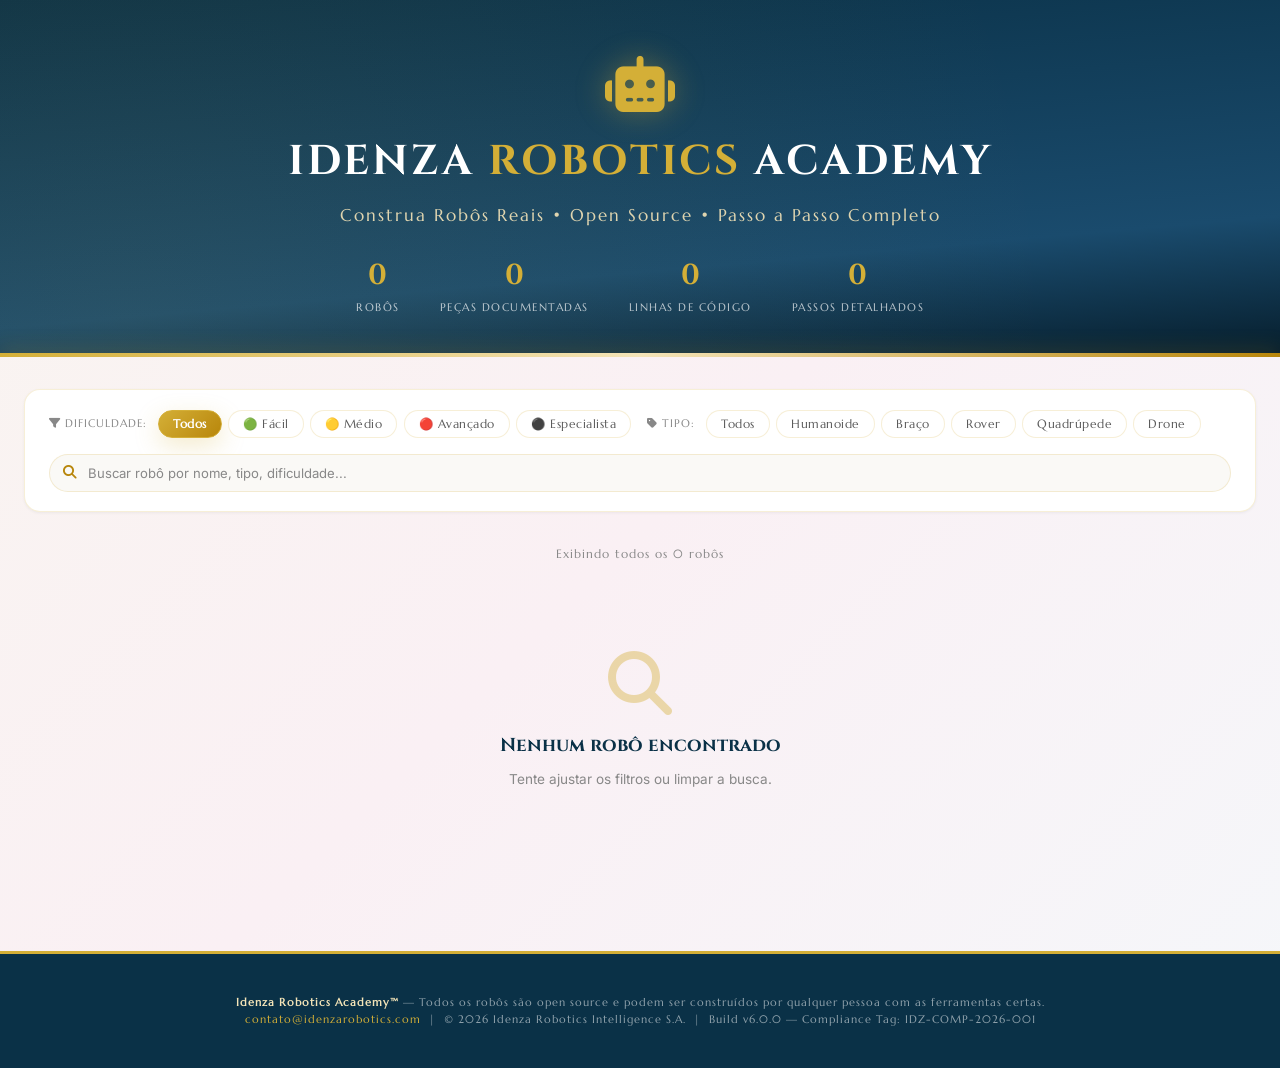
==== commit 7922bf0e: "Update index.html" ====
--- a/index.html
+++ b/index.html
@@ -3,190 +3,363 @@
 <head>
     <meta charset="UTF-8">
     <meta name="viewport" content="width=device-width, initial-scale=1.0">
-    <meta name="description" content="Idenza Robotics Academy — Construa robôs reais open source com passo a passo completo, código-fonte e lista de materiais.">
+    <meta name="description" content="Idenza Robotics Academy — Construa robôs reais open source com passo a passo completo, código-fonte funcional e lista de materiais detalhada.">
     <meta name="theme-color" content="#0a3147">
-    <title>Idenza Robotics Academy | Construa Robôs Reais</title>
-
+    <meta name="author" content="Idenza Robotics Intelligence S.A.">
+    <title>Idenza Robotics Academy | Construa Robôs Reais Passo a Passo</title>
+
+    <!-- Fontes -->
     <link rel="preconnect" href="https://fonts.googleapis.com">
     <link rel="preconnect" href="https://fonts.gstatic.com" crossorigin>
     <link href="https://fonts.googleapis.com/css2?family=Cinzel:wght@400;500;600;700;800;900&family=Inter:ital,opsz,wght@0,14..32,100..900;1,14..32,100..900&family=Marcellus&family=JetBrains+Mono:ital,wght@0,400;0,500;0,600;0,700;1,400&display=swap" rel="stylesheet">
+    
+    <!-- Ícones -->
     <link rel="stylesheet" href="https://cdnjs.cloudflare.com/ajax/libs/font-awesome/6.5.1/css/all.min.css">
 
     <style>
+        /* ============================================================
+           IDENZA ROBOTICS ACADEMY — DESIGN SYSTEM COMPLETO
+           ============================================================ */
         :root {
             --primary: #0a3147;
+            --primary-light: #1a4b6d;
+            --primary-dark: #061d2b;
             --gold: #D4AF37;
+            --gold-light: #F4E4B8;
             --gold-dark: #B8860B;
-            --gold-light: #F4E4B8;
+            --gold-surface: rgba(212, 175, 55, 0.08);
+            --gold-border: rgba(212, 175, 55, 0.2);
             --text: #2b2b2b;
-            --text-light: #4a4a4a;
+            --text-light: #5a5a5a;
+            --text-muted: #888888;
             --white: #ffffff;
-            --bg: linear-gradient(135deg, #f9f5f0 0%, #faf0f4 100%);
+            --off-white: #faf9f6;
+            --bg: linear-gradient(135deg, #f9f5f0 0%, #faf0f4 50%, #f5f7fa 100%);
             --critical: #c62828;
+            --critical-bg: rgba(198, 40, 40, 0.08);
             --warning: #e65100;
+            --warning-bg: rgba(230, 81, 0, 0.06);
             --success: #2e7d32;
-            --shadow: 0 4px 20px rgba(0,0,0,0.05);
-            --shadow-hover: 0 15px 40px rgba(10,49,71,0.12);
-            --radius: 16px;
-        }
-
-        * { margin:0; padding:0; box-sizing:border-box; }
+            --success-bg: rgba(46, 125, 50, 0.08);
+            --info: #1a4b6d;
+            --shadow-sm: 0 1px 3px rgba(10, 49, 71, 0.06);
+            --shadow-md: 0 4px 15px rgba(10, 49, 71, 0.08);
+            --shadow-lg: 0 10px 30px rgba(10, 49, 71, 0.12);
+            --shadow-xl: 0 25px 50px rgba(10, 49, 71, 0.15);
+            --shadow-gold: 0 8px 25px rgba(212, 175, 55, 0.25);
+            --radius-sm: 8px;
+            --radius-md: 12px;
+            --radius-lg: 16px;
+            --radius-xl: 20px;
+            --radius-full: 9999px;
+            --transition: all 0.3s cubic-bezier(0.4, 0, 0.2, 1);
+            --font-display: 'Cinzel', 'Times New Roman', serif;
+            --font-body: 'Inter', system-ui, -apple-system, sans-serif;
+            --font-accent: 'Marcellus', 'Georgia', serif;
+            --font-mono: 'JetBrains Mono', 'Courier New', monospace;
+        }
+
+        * { margin: 0; padding: 0; box-sizing: border-box; }
 
         body {
-            font-family: 'Inter', sans-serif;
+            font-family: var(--font-body);
             background: var(--bg);
             color: var(--text);
             line-height: 1.6;
             min-height: 100vh;
-        }
-
-        /* HEADER */
+            overflow-x: hidden;
+        }
+
+        /* ===== SCROLLBAR ===== */
+        ::-webkit-scrollbar { width: 8px; }
+        ::-webkit-scrollbar-track { background: rgba(10, 49, 71, 0.05); border-radius: 4px; }
+        ::-webkit-scrollbar-thumb { background: rgba(212, 175, 55, 0.4); border-radius: 4px; }
+        ::-webkit-scrollbar-thumb:hover { background: rgba(212, 175, 55, 0.7); }
+
+        /* ============================================================
+           HEADER
+           ============================================================ */
         .header {
-            background: linear-gradient(180deg, var(--primary) 0%, #1a4b6d 100%);
+            background: linear-gradient(175deg, var(--primary) 0%, var(--primary-light) 70%, var(--primary-dark) 100%);
             color: var(--white);
-            padding: 3rem 2rem;
+            padding: 3.5rem 2rem 2.5rem;
             text-align: center;
             position: relative;
+            overflow: hidden;
         }
         .header::after {
             content: '';
             position: absolute;
-            bottom: 0; left: 0;
-            width: 100%; height: 4px;
-            background: linear-gradient(90deg, var(--gold), var(--gold-dark));
+            bottom: 0;
+            left: 0;
+            width: 100%;
+            height: 4px;
+            background: linear-gradient(90deg, var(--gold), var(--gold-light), var(--gold-dark));
+            box-shadow: 0 0 20px rgba(212, 175, 55, 0.5);
+        }
+        .header::before {
+            content: '';
+            position: absolute;
+            top: -50%;
+            left: -50%;
+            width: 200%;
+            height: 200%;
+            background: radial-gradient(circle at 30% 70%, rgba(212,175,55,0.08) 0%, transparent 50%);
+            pointer-events: none;
+        }
+        .header-content {
+            position: relative;
+            z-index: 1;
+        }
+        .header-icon {
+            font-size: 3.5rem;
+            color: var(--gold);
+            margin-bottom: 1rem;
+            display: block;
+            text-shadow: 0 0 30px rgba(212, 175, 55, 0.4);
+            animation: float 3s ease-in-out infinite;
+        }
+        @keyframes float {
+            0%, 100% { transform: translateY(0); }
+            50% { transform: translateY(-10px); }
         }
         .header h1 {
-            font-family: 'Cinzel', serif;
-            font-size: clamp(1.8rem, 4vw, 2.8rem);
+            font-family: var(--font-display);
+            font-size: clamp(1.6rem, 4vw, 2.6rem);
             letter-spacing: 3px;
             margin-bottom: 0.5rem;
             color: var(--white);
-        }
-        .header h1 i { color: var(--gold); margin-right: 10px; }
+            text-transform: uppercase;
+        }
+        .header h1 .gold { color: var(--gold); }
         .header .subtitle {
-            font-family: 'Marcellus', serif;
+            font-family: var(--font-accent);
             color: var(--gold-light);
-            font-size: 1.1rem;
+            font-size: 1.05rem;
             letter-spacing: 2px;
             opacity: 0.9;
-        }
-        .header .counter {
+            margin-bottom: 1.5rem;
+        }
+        .header .stats {
+            display: flex;
+            justify-content: center;
+            gap: 2.5rem;
+            flex-wrap: wrap;
             margin-top: 1.5rem;
-            font-family: 'Cinzel', serif;
+        }
+        .header .stat-item {
+            text-align: center;
+        }
+        .header .stat-value {
+            font-family: var(--font-display);
+            font-size: 1.8rem;
             color: var(--gold);
-            font-size: 0.9rem;
-            letter-spacing: 1px;
-        }
-
-        /* CONTAINER */
+            font-weight: 700;
+        }
+        .header .stat-label {
+            font-family: var(--font-accent);
+            font-size: 0.7rem;
+            color: rgba(255,255,255,0.7);
+            letter-spacing: 1.5px;
+            text-transform: uppercase;
+        }
+
+        /* ============================================================
+           CONTAINER PRINCIPAL
+           ============================================================ */
         .container {
-            max-width: 1300px;
+            max-width: 1350px;
             margin: 0 auto;
-            padding: 2rem 1.5rem;
-        }
-
-        /* FILTROS */
-        .filtros {
+            padding: 2rem 1.5rem 4rem;
+        }
+
+        /* ============================================================
+           BARRA DE FILTROS
+           ============================================================ */
+        .filtros-wrapper {
+            background: var(--white);
+            border-radius: var(--radius-lg);
+            padding: 1.2rem 1.5rem;
+            margin-bottom: 2rem;
+            box-shadow: var(--shadow-sm);
+            border: 1px solid var(--gold-border);
             display: flex;
             flex-wrap: wrap;
-            gap: 0.8rem;
-            margin-bottom: 2rem;
+            gap: 1rem;
             align-items: center;
+            position: sticky;
+            top: 1rem;
+            z-index: 10;
+            backdrop-filter: blur(10px);
+        }
+        .filtro-grupo {
+            display: flex;
+            flex-wrap: wrap;
+            gap: 0.4rem;
+            align-items: center;
+        }
+        .filtro-label {
+            font-family: var(--font-accent);
+            font-size: 0.7rem;
+            color: var(--text-muted);
+            letter-spacing: 1px;
+            text-transform: uppercase;
+            margin-right: 0.3rem;
+            white-space: nowrap;
         }
         .filtro-btn {
-            padding: 8px 18px;
-            border-radius: 30px;
-            border: 1px solid rgba(212,175,55,0.3);
+            padding: 6px 14px;
+            border-radius: var(--radius-full);
+            border: 1px solid var(--gold-border);
             background: var(--white);
-            color: var(--text);
-            font-family: 'Marcellus', serif;
-            font-size: 0.8rem;
+            color: var(--text-light);
+            font-family: var(--font-accent);
+            font-size: 0.72rem;
             cursor: pointer;
-            transition: all 0.3s;
+            transition: var(--transition);
             letter-spacing: 0.5px;
-        }
-        .filtro-btn:hover, .filtro-btn.active {
+            white-space: nowrap;
+        }
+        .filtro-btn:hover {
+            border-color: var(--gold);
+            color: var(--primary);
+            background: var(--gold-surface);
+        }
+        .filtro-btn.active {
             background: linear-gradient(135deg, var(--gold), var(--gold-dark));
             color: var(--white);
             border-color: var(--gold);
-        }
-        .busca-input {
-            padding: 10px 18px;
-            border-radius: 30px;
-            border: 1px solid rgba(212,175,55,0.3);
-            font-family: 'Inter', sans-serif;
-            font-size: 0.85rem;
+            font-weight: 700;
+            box-shadow: var(--shadow-gold);
+        }
+        .busca-wrapper {
             flex: 1;
             min-width: 200px;
-            max-width: 350px;
+            position: relative;
             margin-left: auto;
         }
+        .busca-icon {
+            position: absolute;
+            left: 14px;
+            top: 50%;
+            transform: translateY(-50%);
+            color: var(--gold-dark);
+            font-size: 0.85rem;
+        }
+        .busca-input {
+            width: 100%;
+            padding: 10px 14px 10px 38px;
+            border-radius: var(--radius-full);
+            border: 1px solid var(--gold-border);
+            font-family: var(--font-body);
+            font-size: 0.82rem;
+            background: var(--off-white);
+            transition: var(--transition);
+            color: var(--text);
+        }
         .busca-input:focus {
-            outline: 2px solid var(--gold);
+            outline: none;
             border-color: var(--gold);
-        }
-
-        /* GRID DE ROBÔS */
+            box-shadow: 0 0 0 3px rgba(212, 175, 55, 0.12);
+            background: var(--white);
+        }
+        .busca-input::placeholder {
+            color: var(--text-muted);
+        }
+        .busca-clear {
+            position: absolute;
+            right: 12px;
+            top: 50%;
+            transform: translateY(-50%);
+            background: none;
+            border: none;
+            color: var(--text-muted);
+            cursor: pointer;
+            font-size: 0.8rem;
+            display: none;
+            padding: 4px;
+        }
+        .busca-clear.visible { display: block; }
+
+        /* ============================================================
+           GRID DE ROBÔS
+           ============================================================ */
         .robos-grid {
             display: grid;
-            grid-template-columns: repeat(auto-fill, minmax(340px, 1fr));
+            grid-template-columns: repeat(auto-fill, minmax(350px, 1fr));
             gap: 1.5rem;
         }
         .robo-card {
             background: var(--white);
-            border-radius: var(--radius);
-            border: 1px solid rgba(212,175,55,0.12);
-            box-shadow: var(--shadow);
+            border-radius: var(--radius-lg);
+            border: 1px solid rgba(212, 175, 55, 0.1);
+            box-shadow: var(--shadow-sm);
             padding: 1.5rem;
             cursor: pointer;
-            transition: all 0.3s ease;
+            transition: var(--transition);
             position: relative;
             overflow: hidden;
             display: flex;
             flex-direction: column;
         }
         .robo-card:hover {
-            transform: translateY(-4px);
-            box-shadow: var(--shadow-hover);
+            transform: translateY(-5px);
+            box-shadow: var(--shadow-lg), 0 4px 20px rgba(212, 175, 55, 0.1);
             border-color: var(--gold);
         }
         .robo-card::before {
             content: '';
             position: absolute;
-            top: 0; left: 0;
+            top: 0;
+            left: 0;
             width: 100%;
             height: 4px;
             background: linear-gradient(90deg, var(--gold), var(--gold-dark));
             transform: scaleX(0);
             transform-origin: left;
-            transition: transform 0.4s ease;
+            transition: transform 0.5s ease;
         }
         .robo-card:hover::before {
             transform: scaleX(1);
         }
-        .robo-card .robo-icon {
-            font-size: 2.2rem;
+        .robo-card-header {
+            display: flex;
+            align-items: flex-start;
+            gap: 0.8rem;
             margin-bottom: 0.8rem;
         }
+        .robo-card-icon {
+            font-size: 2rem;
+            width: 48px;
+            height: 48px;
+            border-radius: var(--radius-md);
+            background: var(--gold-surface);
+            display: flex;
+            align-items: center;
+            justify-content: center;
+            flex-shrink: 0;
+        }
+        .robo-card-icon i { color: var(--gold); }
+        .robo-card-titulos { flex: 1; }
         .robo-card h3 {
-            font-family: 'Cinzel', serif;
-            font-size: 1.1rem;
+            font-family: var(--font-display);
+            font-size: 1rem;
             color: var(--primary);
-            margin-bottom: 0.3rem;
-            letter-spacing: 1px;
+            margin-bottom: 2px;
+            letter-spacing: 0.5px;
+            line-height: 1.3;
         }
         .robo-card .robo-tipo {
-            font-family: 'Marcellus', serif;
-            color: var(--text-light);
-            font-size: 0.75rem;
-            margin-bottom: 0.8rem;
+            font-family: var(--font-accent);
+            color: var(--text-muted);
+            font-size: 0.68rem;
             text-transform: uppercase;
             letter-spacing: 1.5px;
         }
         .robo-card .robo-desc {
-            font-size: 0.82rem;
+            font-size: 0.8rem;
             color: var(--text-light);
-            line-height: 1.5;
+            line-height: 1.55;
             flex: 1;
             margin-bottom: 1rem;
         }
@@ -197,45 +370,71 @@
             margin-bottom: 1rem;
         }
         .robo-tag {
-            padding: 4px 10px;
-            border-radius: 20px;
-            font-size: 0.65rem;
-            font-family: 'Marcellus', serif;
+            padding: 3px 10px;
+            border-radius: var(--radius-full);
+            font-size: 0.62rem;
+            font-family: var(--font-accent);
             letter-spacing: 0.5px;
-            background: rgba(212,175,55,0.1);
-            border: 1px solid rgba(212,175,55,0.2);
+            background: var(--gold-surface);
+            border: 1px solid var(--gold-border);
             color: var(--gold-dark);
-        }
-        .robo-tag.facil { background: rgba(46,125,50,0.08); border-color: rgba(46,125,50,0.2); color: var(--success); }
-        .robo-tag.medio { background: rgba(230,81,0,0.06); border-color: rgba(230,81,0,0.2); color: var(--warning); }
-        .robo-tag.avancado { background: rgba(198,40,40,0.06); border-color: rgba(198,40,40,0.2); color: var(--critical); }
-        .robo-tag.especialista { background: rgba(10,49,71,0.06); border-color: rgba(10,49,71,0.2); color: var(--primary); }
-
+            white-space: nowrap;
+        }
+        .robo-tag.facil { background: var(--success-bg); border-color: rgba(46,125,50,0.2); color: var(--success); }
+        .robo-tag.medio { background: var(--warning-bg); border-color: rgba(230,81,0,0.2); color: var(--warning); }
+        .robo-tag.avancado { background: var(--critical-bg); border-color: rgba(198,40,40,0.2); color: var(--critical); }
+        .robo-tag.especialista { background: rgba(10,49,71,0.06); border-color: rgba(10,49,71,0.2); color: var(--primary); font-weight: 700; }
+        .robo-tag i { margin-right: 2px; }
+
+        .robo-card-footer {
+            display: flex;
+            gap: 0.5rem;
+            align-items: center;
+            margin-top: auto;
+        }
         .robo-btn {
             display: inline-flex;
             align-items: center;
             justify-content: center;
-            gap: 8px;
-            padding: 10px 20px;
-            background: linear-gradient(135deg, var(--gold), var(--gold-dark));
+            gap: 6px;
+            padding: 10px 18px;
+            background: linear-gradient(135deg, var(--primary), var(--primary-light));
             color: var(--white);
             border: none;
-            border-radius: 10px;
-            font-family: 'Cinzel', serif;
-            font-size: 0.75rem;
-            letter-spacing: 1px;
+            border-radius: var(--radius-sm);
+            font-family: var(--font-accent);
+            font-size: 0.72rem;
+            letter-spacing: 0.8px;
             text-transform: uppercase;
             cursor: pointer;
             text-decoration: none;
-            transition: all 0.3s;
+            transition: var(--transition);
+            flex: 1;
             text-align: center;
         }
         .robo-btn:hover {
-            box-shadow: 0 8px 25px rgba(212,175,55,0.3);
-            transform: translateY(-2px);
-        }
-
-        /* VAZIO */
+            background: linear-gradient(135deg, var(--gold), var(--gold-dark));
+            color: var(--primary);
+            font-weight: 700;
+            box-shadow: var(--shadow-gold);
+            transform: translateY(-1px);
+        }
+        .robo-btn-outline {
+            background: transparent;
+            border: 1px solid var(--gold-border);
+            color: var(--primary);
+            flex: 0;
+            padding: 10px 12px;
+        }
+        .robo-btn-outline:hover {
+            background: var(--gold-surface);
+            border-color: var(--gold);
+            box-shadow: none;
+        }
+
+        /* ============================================================
+           ESTADO VAZIO
+           ============================================================ */
         .vazio {
             text-align: center;
             padding: 4rem 2rem;
@@ -245,33 +444,55 @@
             font-size: 4rem;
             color: var(--gold);
             margin-bottom: 1rem;
-            opacity: 0.5;
+            opacity: 0.4;
         }
         .vazio h3 {
-            font-family: 'Cinzel', serif;
+            font-family: var(--font-display);
             color: var(--primary);
-        }
-
-        /* FOOTER */
+            margin-bottom: 0.5rem;
+        }
+        .vazio p {
+            color: var(--text-muted);
+            font-size: 0.85rem;
+        }
+
+        /* ============================================================
+           FOOTER
+           ============================================================ */
         .footer {
             background: var(--primary);
-            color: rgba(255,255,255,0.6);
+            color: rgba(255, 255, 255, 0.55);
             text-align: center;
-            padding: 2rem;
-            font-size: 0.7rem;
-            font-family: 'Marcellus', serif;
+            padding: 2.5rem 1.5rem;
+            font-size: 0.68rem;
+            font-family: var(--font-accent);
             letter-spacing: 1px;
-            margin-top: 4rem;
-        }
-        .footer strong { color: var(--gold); }
-
+            margin-top: 2rem;
+            border-top: 3px solid var(--gold);
+        }
+        .footer strong { color: var(--gold-light); }
+        .footer a { color: var(--gold); text-decoration: none; }
+        .footer a:hover { text-decoration: underline; }
+
+        /* ============================================================
+           RESPONSIVO
+           ============================================================ */
         @media (max-width: 768px) {
-            .header { padding: 2rem 1rem; }
-            .header h1 { font-size: 1.4rem; }
-            .container { padding: 1rem; }
-            .robos-grid { grid-template-columns: 1fr; }
-            .filtros { flex-direction: column; align-items: stretch; }
-            .busca-input { max-width: 100%; margin-left: 0; }
+            .header { padding: 2rem 1rem 1.5rem; }
+            .header h1 { font-size: 1.3rem; letter-spacing: 1.5px; }
+            .header .stats { gap: 1.2rem; }
+            .header .stat-value { font-size: 1.3rem; }
+            .container { padding: 1rem 0.8rem 2rem; }
+            .filtros-wrapper { flex-direction: column; align-items: stretch; gap: 0.8rem; padding: 1rem; }
+            .busca-wrapper { margin-left: 0; width: 100%; }
+            .robos-grid { grid-template-columns: 1fr; gap: 1rem; }
+            .robo-card { padding: 1.2rem; }
+        }
+        @media (max-width: 480px) {
+            .header-icon { font-size: 2.5rem; }
+            .header .subtitle { font-size: 0.8rem; }
+            .filtro-btn { font-size: 0.65rem; padding: 5px 10px; }
+            .robo-card h3 { font-size: 0.9rem; }
         }
     </style>
 </head>
@@ -279,148 +500,293 @@
 
     <!-- ==================== HEADER ==================== -->
     <header class="header">
-        <h1><i class="fas fa-robot"></i> Idenza Robotics Academy</h1>
-        <p class="subtitle">Construa Robôs Reais • Open Source • Passo a Passo</p>
-        <p class="counter" id="contadorRobos">Carregando catálogo...</p>
+        <div class="header-content">
+            <i class="fas fa-robot header-icon"></i>
+            <h1>Idenza <span class="gold">Robotics</span> Academy</h1>
+            <p class="subtitle">Construa Robôs Reais • Open Source • Passo a Passo Completo</p>
+            <div class="stats" id="headerStats">
+                <div class="stat-item">
+                    <div class="stat-value" id="totalRobos">—</div>
+                    <div class="stat-label">Robôs</div>
+                </div>
+                <div class="stat-item">
+                    <div class="stat-value" id="totalPecas">—</div>
+                    <div class="stat-label">Peças Documentadas</div>
+                </div>
+                <div class="stat-item">
+                    <div class="stat-value" id="totalCodigo">—</div>
+                    <div class="stat-label">Linhas de Código</div>
+                </div>
+                <div class="stat-item">
+                    <div class="stat-value" id="totalPassos">—</div>
+                    <div class="stat-label">Passos Detalhados</div>
+                </div>
+            </div>
+        </div>
     </header>
 
     <!-- ==================== CONTEÚDO PRINCIPAL ==================== -->
     <main class="container">
 
-        <!-- Filtros -->
-        <div class="filtros" id="filtrosContainer">
-            <button class="filtro-btn active" data-filtro="todos">Todos os Robôs</button>
-            <button class="filtro-btn" data-filtro="fácil">🟢 Fácil</button>
-            <button class="filtro-btn" data-filtro="médio">🟡 Médio</button>
-            <button class="filtro-btn" data-filtro="avançado">🔴 Avançado</button>
-            <button class="filtro-btn" data-filtro="especialista">⚫ Especialista</button>
-            <input type="text" class="busca-input" id="buscaInput" placeholder="🔍 Buscar robô...">
+        <!-- Barra de Filtros -->
+        <div class="filtros-wrapper" id="filtrosWrapper">
+            <div class="filtro-grupo">
+                <span class="filtro-label"><i class="fas fa-filter"></i> Dificuldade:</span>
+                <button class="filtro-btn active" data-filtro="todos">Todos</button>
+                <button class="filtro-btn" data-filtro="fácil">🟢 Fácil</button>
+                <button class="filtro-btn" data-filtro="médio">🟡 Médio</button>
+                <button class="filtro-btn" data-filtro="avançado">🔴 Avançado</button>
+                <button class="filtro-btn" data-filtro="especialista">⚫ Especialista</button>
+            </div>
+            <div class="filtro-grupo">
+                <span class="filtro-label"><i class="fas fa-tag"></i> Tipo:</span>
+                <button class="filtro-btn" data-tipo="todos">Todos</button>
+                <button class="filtro-btn" data-tipo="humanoide">Humanoide</button>
+                <button class="filtro-btn" data-tipo="braco">Braço</button>
+                <button class="filtro-btn" data-tipo="rover">Rover</button>
+                <button class="filtro-btn" data-tipo="quadrupede">Quadrúpede</button>
+                <button class="filtro-btn" data-tipo="drone">Drone</button>
+            </div>
+            <div class="busca-wrapper">
+                <i class="fas fa-search busca-icon"></i>
+                <input type="text" class="busca-input" id="buscaInput" placeholder="Buscar robô por nome, tipo, dificuldade...">
+                <button class="busca-clear" id="buscaClear" title="Limpar busca">
+                    <i class="fas fa-times"></i>
+                </button>
+            </div>
         </div>
+
+        <!-- Contador -->
+        <p style="text-align:center;margin-bottom:1.5rem;font-family:var(--font-accent);font-size:0.75rem;color:var(--text-muted);letter-spacing:1px;" id="contadorLabel">
+            Exibindo todos os robôs
+        </p>
 
         <!-- Grid de Robôs -->
         <div class="robos-grid" id="robosGrid">
-            <!-- Preenchido dinamicamente -->
+            <!-- Preenchido dinamicamente via JavaScript -->
         </div>
     </main>
 
     <!-- ==================== FOOTER ==================== -->
     <footer class="footer">
-        <strong>Idenza Robotics Academy™</strong> — Todos os robôs são open source e podem ser construídos por qualquer pessoa.<br>
-        © 2026 Idenza Robotics Intelligence S.A. — Build v6.0.0
+        <strong>Idenza Robotics Academy™</strong> — Todos os robôs são open source e podem ser construídos por qualquer pessoa com as ferramentas certas.<br>
+        <a href="mailto:contato@idenzarobotics.com">contato@idenzarobotics.com</a> &nbsp;|&nbsp; 
+        © 2026 Idenza Robotics Intelligence S.A. &nbsp;|&nbsp; 
+        Build v6.0.0 — Compliance Tag: IDZ-COMP-2026-001
     </footer>
 
     <!-- ==================== SCRIPTS ==================== -->
     <script src="projetos/data/robos-database.js"></script>
     <script>
         (function() {
+            // ============================================================
+            // CONFIGURAÇÃO
+            // ============================================================
             const robos = window.IDENZA_ROBOS_DATABASE || [];
             const grid = document.getElementById('robosGrid');
-            const contador = document.getElementById('contadorRobos');
             const buscaInput = document.getElementById('buscaInput');
-            let filtroAtivo = 'todos';
-
-            // Atualiza contador
-            contador.textContent = `${robos.length} robôs open source disponíveis para construir`;
-
-            // Ícones por tipo de robô
-            const icones = {
-                'Humanoide': 'fas fa-child',
-                'Braço': 'fas fa-hand-holding',
-                'Rover': 'fas fa-car',
-                'Quadrúpede': 'fas fa-dog',
-                'Diferencial': 'fas fa-car-side',
-            };
-
+            const buscaClear = document.getElementById('buscaClear');
+            const contadorLabel = document.getElementById('contadorLabel');
+            
+            let filtroDificuldade = 'todos';
+            let filtroTipo = 'todos';
+            let buscaTexto = '';
+
+            // ============================================================
+            // ESTATÍSTICAS DO HEADER
+            // ============================================================
+            const totalPecas = robos.reduce((sum, r) => sum + (r.pecas || 0), 0);
+            const totalPassos = robos.reduce((sum, r) => sum + (r.passos?.length || 0), 0);
+            const totalLinhasCodigo = robos.reduce((sum, r) => {
+                if (!r.codigoFonte) return sum;
+                return sum + Object.values(r.codigoFonte).reduce((s, code) => s + (code?.split('\n')?.length || 0), 0);
+            }, 0);
+
+            document.getElementById('totalRobos').textContent = robos.length;
+            document.getElementById('totalPecas').textContent = totalPecas;
+            document.getElementById('totalCodigo').textContent = totalLinhasCodigo.toLocaleString();
+            document.getElementById('totalPassos').textContent = totalPassos;
+
+            // ============================================================
+            // ÍCONES POR TIPO DE ROBÔ
+            // ============================================================
             function getIcone(tipo) {
-                for (const [key, icon] of Object.entries(icones)) {
-                    if (tipo.includes(key)) return icon;
-                }
-                return 'fas fa-robot';
+                const t = tipo.toLowerCase();
+                if (t.includes('humanoide')) return 'fa-child';
+                if (t.includes('braço')) return 'fa-hand-holding';
+                if (t.includes('rover') || t.includes('carrinho') || t.includes('diferencial')) return 'fa-car-side';
+                if (t.includes('quadrúpede') || t.includes('hexapod') || t.includes('cachorro')) return 'fa-dog';
+                if (t.includes('drone') || t.includes('quadricóptero')) return 'fa-helicopter';
+                if (t.includes('telepresença')) return 'fa-video';
+                return 'fa-robot';
             }
 
             function getTagClass(dificuldade) {
-                const map = {
-                    'fácil': 'facil',
-                    'médio': 'medio',
-                    'avançado': 'avancado',
-                    'especialista': 'especialista',
-                };
+                const map = { 'fácil': 'facil', 'médio': 'medio', 'avançado': 'avancado', 'especialista': 'especialista' };
                 return map[dificuldade] || '';
             }
 
-            function renderizarRobos(filtro = 'todos', busca = '') {
+            function getDificuldadeEmoji(dificuldade) {
+                const map = { 'fácil': '🟢', 'médio': '🟡', 'avançado': '🔴', 'especialista': '⚫' };
+                return map[dificuldade] || '';
+            }
+
+            // ============================================================
+            // RENDERIZAR ROBÔS
+            // ============================================================
+            function renderizar() {
                 let filtrados = [...robos];
 
-                // Aplicar filtro de dificuldade
-                if (filtro !== 'todos') {
-                    filtrados = filtrados.filter(r => r.dificuldade === filtro);
+                // Filtro de dificuldade
+                if (filtroDificuldade !== 'todos') {
+                    filtrados = filtrados.filter(r => r.dificuldade === filtroDificuldade);
                 }
 
-                // Aplicar busca
-                if (busca.trim()) {
-                    const q = busca.toLowerCase().trim();
+                // Filtro de tipo
+                if (filtroTipo !== 'todos') {
+                    filtrados = filtrados.filter(r => {
+                        const tipo = r.tipo.toLowerCase();
+                        if (filtroTipo === 'humanoide') return tipo.includes('humanoide');
+                        if (filtroTipo === 'braco') return tipo.includes('braço');
+                        if (filtroTipo === 'rover') return tipo.includes('rover') || tipo.includes('carrinho') || tipo.includes('diferencial');
+                        if (filtroTipo === 'quadrupede') return tipo.includes('quadrúpede') || tipo.includes('hexapod') || tipo.includes('cachorro');
+                        if (filtroTipo === 'drone') return tipo.includes('drone') || tipo.includes('quadricóptero');
+                        return true;
+                    });
+                }
+
+                // Busca textual
+                if (buscaTexto.trim()) {
+                    const q = buscaTexto.toLowerCase().trim();
                     filtrados = filtrados.filter(r =>
                         r.nome.toLowerCase().includes(q) ||
                         r.tipo.toLowerCase().includes(q) ||
                         r.descricao.toLowerCase().includes(q) ||
-                        r.dificuldade.toLowerCase().includes(q)
+                        r.dificuldade.toLowerCase().includes(q) ||
+                        (r.tags && r.tags.some(t => t.toLowerCase().includes(q)))
                     );
                 }
 
-                // Atualizar grid
+                // Atualizar contador
+                if (filtrados.length === robos.length) {
+                    contadorLabel.textContent = `Exibindo todos os ${robos.length} robôs`;
+                } else {
+                    contadorLabel.textContent = `Exibindo ${filtrados.length} de ${robos.length} robôs`;
+                }
+
+                // Renderizar grid
                 if (filtrados.length === 0) {
                     grid.innerHTML = `
                         <div class="vazio">
                             <i class="fas fa-search"></i>
                             <h3>Nenhum robô encontrado</h3>
-                            <p>Tente outro filtro ou termo de busca.</p>
+                            <p>Tente ajustar os filtros ou limpar a busca.</p>
                         </div>`;
-                } else {
-                    grid.innerHTML = filtrados.map(robo => `
-                        <div class="robo-card" onclick="window.open('projetos/template.html?id=${robo.id}', '_blank')">
-                            <div class="robo-icon">
-                                <i class="${getIcone(robo.tipo)}" style="color:var(--gold);"></i>
+                    return;
+                }
+
+                grid.innerHTML = filtrados.map((robo, index) => `
+                    <div class="robo-card" style="animation: fadeInUp 0.4s ease both; animation-delay:${index * 50}ms;">
+                        <div class="robo-card-header">
+                            <div class="robo-card-icon">
+                                <i class="fas ${getIcone(robo.tipo)}"></i>
                             </div>
-                            <h3>${robo.nome}</h3>
-                            <p class="robo-tipo">${robo.tipo}</p>
-                            <p class="robo-desc">${robo.descricao.substring(0, 140)}...</p>
-                            <div class="robo-meta">
-                                <span class="robo-tag ${getTagClass(robo.dificuldade)}">${robo.dificuldade.toUpperCase()}</span>
-                                <span class="robo-tag"><i class="fas fa-clock"></i> ${robo.tempo}</span>
-                                <span class="robo-tag"><i class="fas fa-dollar-sign"></i> ${robo.custo}</span>
-                                <span class="robo-tag"><i class="fas fa-cubes"></i> ${robo.pecas} peças</span>
-                                ${robo.impressao3d ? '<span class="robo-tag"><i class="fas fa-cube"></i> Impressão 3D</span>' : ''}
+                            <div class="robo-card-titulos">
+                                <h3>${robo.nome}</h3>
+                                <p class="robo-tipo">${robo.tipo}</p>
                             </div>
-                            <a href="projetos/template.html?id=${robo.id}" target="_blank" class="robo-btn" onclick="event.stopPropagation();">
+                        </div>
+                        <p class="robo-desc">${robo.descricao.substring(0, 130)}...</p>
+                        <div class="robo-meta">
+                            <span class="robo-tag ${getTagClass(robo.dificuldade)}">${getDificuldadeEmoji(robo.dificuldade)} ${robo.dificuldade.toUpperCase()}</span>
+                            <span class="robo-tag"><i class="fas fa-clock"></i> ${robo.tempo}</span>
+                            <span class="robo-tag"><i class="fas fa-dollar-sign"></i> ${robo.custo}</span>
+                            <span class="robo-tag"><i class="fas fa-cubes"></i> ${robo.pecas} peças</span>
+                            ${robo.impressao3d ? '<span class="robo-tag"><i class="fas fa-cube"></i> Impressão 3D</span>' : ''}
+                        </div>
+                        <div class="robo-card-footer">
+                            <a href="projetos/template.html?id=${robo.id}" target="_blank" class="robo-btn">
                                 <i class="fas fa-external-link-alt"></i> Abrir Projeto Completo
                             </a>
                         </div>
-                    `).join('');
-                }
-
-                // Atualizar contador
-                contador.textContent = `${filtrados.length} de ${robos.length} robôs exibidos`;
+                    </div>
+                `).join('');
             }
 
-            // Eventos dos filtros
-            document.querySelectorAll('.filtro-btn').forEach(btn => {
+            // ============================================================
+            // EVENTOS
+            // ============================================================
+
+            // Filtros de dificuldade
+            document.querySelectorAll('.filtro-btn[data-filtro]').forEach(btn => {
                 btn.addEventListener('click', function() {
-                    document.querySelectorAll('.filtro-btn').forEach(b => b.classList.remove('active'));
+                    document.querySelectorAll('.filtro-btn[data-filtro]').forEach(b => b.classList.remove('active'));
                     this.classList.add('active');
-                    filtroAtivo = this.dataset.filtro;
-                    renderizarRobos(filtroAtivo, buscaInput.value);
+                    filtroDificuldade = this.dataset.filtro;
+                    renderizar();
                 });
             });
 
-            // Evento de busca
+            // Filtros de tipo
+            document.querySelectorAll('.filtro-btn[data-tipo]').forEach(btn => {
+                btn.addEventListener('click', function() {
+                    document.querySelectorAll('.filtro-btn[data-tipo]').forEach(b => b.classList.remove('active'));
+                    this.classList.add('active');
+                    filtroTipo = this.dataset.tipo;
+                    renderizar();
+                });
+            });
+
+            // Busca
             buscaInput.addEventListener('input', function() {
-                renderizarRobos(filtroAtivo, this.value);
+                buscaTexto = this.value;
+                buscaClear.classList.toggle('visible', buscaTexto.length > 0);
+                renderizar();
             });
 
-            // Renderizar inicial
-            renderizarRobos();
+            // Limpar busca
+            buscaClear.addEventListener('click', function() {
+                buscaInput.value = '';
+                buscaTexto = '';
+                buscaClear.classList.remove('visible');
+                renderizar();
+                buscaInput.focus();
+            });
+
+            // Atalho: Ctrl+K para focar busca
+            document.addEventListener('keydown', function(e) {
+                if ((e.ctrlKey || e.metaKey) && e.key === 'k') {
+                    e.preventDefault();
+                    buscaInput.focus();
+                    buscaInput.select();
+                }
+            });
+
+            // ============================================================
+            // INICIALIZAR
+            // ============================================================
+            renderizar();
+
+            console.log(`🚀 Idenza Robotics Academy — ${robos.length} robôs carregados`);
+            console.log(`📦 ${totalPecas} peças documentadas`);
+            console.log(`💻 ${totalLinhasCodigo.toLocaleString()} linhas de código`);
+            console.log(`📋 ${totalPassos} passos detalhados`);
         })();
     </script>
 
+    <!-- Animação dos cards -->
+    <style>
+        @keyframes fadeInUp {
+            from {
+                opacity: 0;
+                transform: translateY(20px);
+            }
+            to {
+                opacity: 1;
+                transform: translateY(0);
+            }
+        }
+    </style>
+
 </body>
 </html>
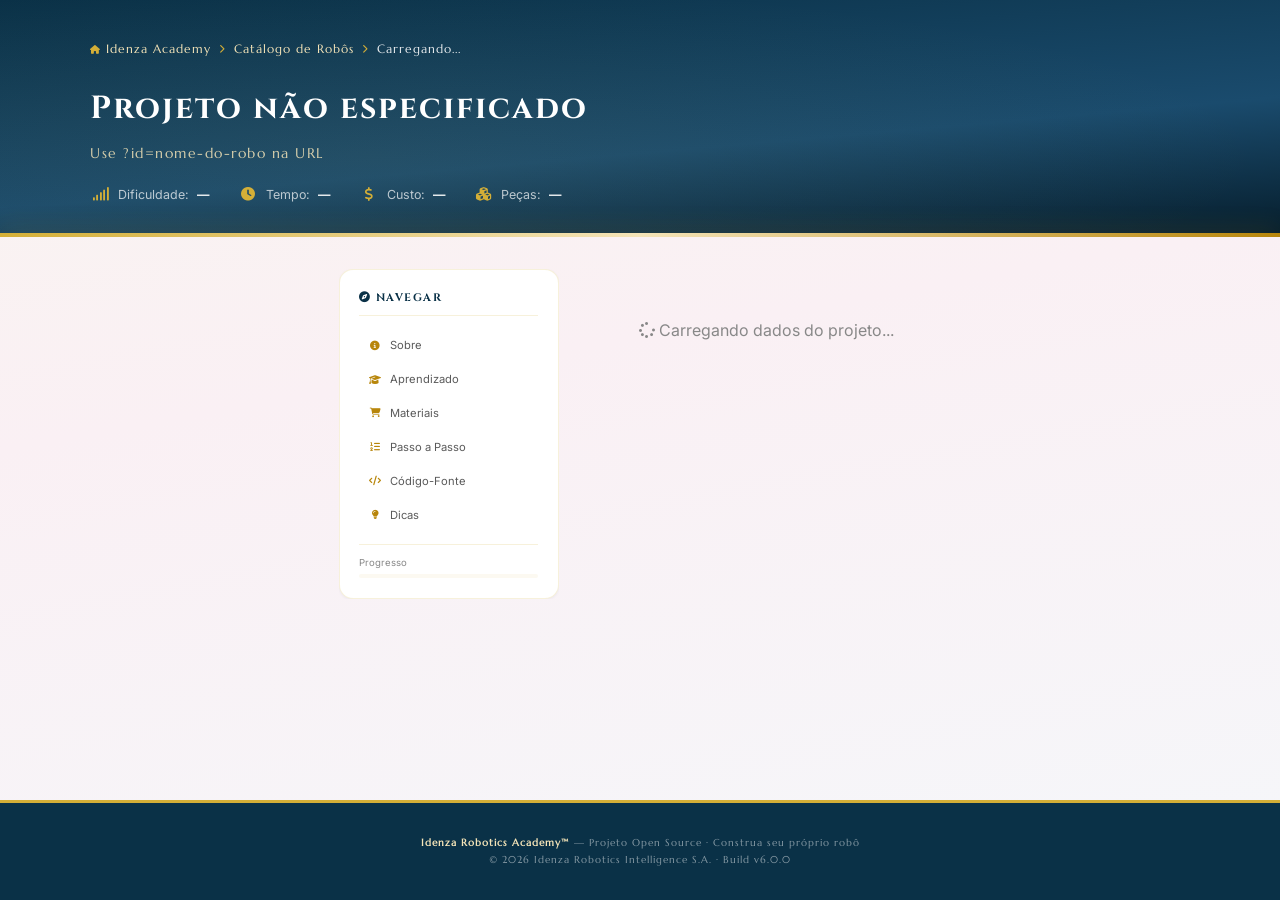
==== commit c356d38c: "Update index.html" ====
--- a/index.html
+++ b/index.html
@@ -3,22 +3,17 @@
 <head>
     <meta charset="UTF-8">
     <meta name="viewport" content="width=device-width, initial-scale=1.0">
-    <meta name="description" content="Idenza Robotics Academy — Construa robôs reais open source com passo a passo completo, código-fonte funcional e lista de materiais detalhada.">
-    <meta name="theme-color" content="#0a3147">
-    <meta name="author" content="Idenza Robotics Intelligence S.A.">
-    <title>Idenza Robotics Academy | Construa Robôs Reais Passo a Passo</title>
-
-    <!-- Fontes -->
+    <title id="pageTitle">Carregando Projeto — Idenza Robotics Academy</title>
+
+    <!-- Fontes Idenza -->
     <link rel="preconnect" href="https://fonts.googleapis.com">
     <link rel="preconnect" href="https://fonts.gstatic.com" crossorigin>
     <link href="https://fonts.googleapis.com/css2?family=Cinzel:wght@400;500;600;700;800;900&family=Inter:ital,opsz,wght@0,14..32,100..900;1,14..32,100..900&family=Marcellus&family=JetBrains+Mono:ital,wght@0,400;0,500;0,600;0,700;1,400&display=swap" rel="stylesheet">
-    
-    <!-- Ícones -->
     <link rel="stylesheet" href="https://cdnjs.cloudflare.com/ajax/libs/font-awesome/6.5.1/css/all.min.css">
 
     <style>
         /* ============================================================
-           IDENZA ROBOTICS ACADEMY — DESIGN SYSTEM COMPLETO
+           IDENZA ROBOTICS ACADEMY — PÁGINA DE PROJETO (LUXO)
            ============================================================ */
         :root {
             --primary: #0a3147;
@@ -27,766 +22,959 @@
             --gold: #D4AF37;
             --gold-light: #F4E4B8;
             --gold-dark: #B8860B;
-            --gold-surface: rgba(212, 175, 55, 0.08);
-            --gold-border: rgba(212, 175, 55, 0.2);
+            --gold-surface: rgba(212, 175, 55, 0.07);
+            --gold-border: rgba(212, 175, 55, 0.18);
             --text: #2b2b2b;
             --text-light: #5a5a5a;
             --text-muted: #888888;
             --white: #ffffff;
-            --off-white: #faf9f6;
-            --bg: linear-gradient(135deg, #f9f5f0 0%, #faf0f4 50%, #f5f7fa 100%);
+            --bg: linear-gradient(170deg, #f9f5f0 0%, #faf0f4 40%, #f5f7fa 100%);
             --critical: #c62828;
-            --critical-bg: rgba(198, 40, 40, 0.08);
+            --critical-bg: rgba(198, 40, 40, 0.06);
             --warning: #e65100;
-            --warning-bg: rgba(230, 81, 0, 0.06);
+            --warning-bg: rgba(230, 81, 0, 0.05);
             --success: #2e7d32;
-            --success-bg: rgba(46, 125, 50, 0.08);
-            --info: #1a4b6d;
-            --shadow-sm: 0 1px 3px rgba(10, 49, 71, 0.06);
-            --shadow-md: 0 4px 15px rgba(10, 49, 71, 0.08);
-            --shadow-lg: 0 10px 30px rgba(10, 49, 71, 0.12);
-            --shadow-xl: 0 25px 50px rgba(10, 49, 71, 0.15);
-            --shadow-gold: 0 8px 25px rgba(212, 175, 55, 0.25);
-            --radius-sm: 8px;
-            --radius-md: 12px;
-            --radius-lg: 16px;
-            --radius-xl: 20px;
-            --radius-full: 9999px;
-            --transition: all 0.3s cubic-bezier(0.4, 0, 0.2, 1);
+            --success-bg: rgba(46, 125, 50, 0.06);
+            --shadow-sm: 0 1px 3px rgba(10,49,71,0.05);
+            --shadow-md: 0 4px 15px rgba(10,49,71,0.07);
+            --shadow-lg: 0 10px 30px rgba(10,49,71,0.10);
+            --shadow-gold: 0 6px 20px rgba(212,175,55,0.2);
+            --radius-sm: 6px;
+            --radius-md: 10px;
+            --radius-lg: 14px;
+            --radius-xl: 18px;
             --font-display: 'Cinzel', 'Times New Roman', serif;
-            --font-body: 'Inter', system-ui, -apple-system, sans-serif;
+            --font-body: 'Inter', system-ui, sans-serif;
             --font-accent: 'Marcellus', 'Georgia', serif;
             --font-mono: 'JetBrains Mono', 'Courier New', monospace;
-        }
-
-        * { margin: 0; padding: 0; box-sizing: border-box; }
+            --transition: all 0.3s cubic-bezier(0.4, 0, 0.2, 1);
+        }
+
+        * { margin:0; padding:0; box-sizing:border-box; }
 
         body {
             font-family: var(--font-body);
             background: var(--bg);
             color: var(--text);
-            line-height: 1.6;
+            line-height: 1.65;
             min-height: 100vh;
-            overflow-x: hidden;
+            display: flex;
+            flex-direction: column;
         }
 
         /* ===== SCROLLBAR ===== */
-        ::-webkit-scrollbar { width: 8px; }
-        ::-webkit-scrollbar-track { background: rgba(10, 49, 71, 0.05); border-radius: 4px; }
-        ::-webkit-scrollbar-thumb { background: rgba(212, 175, 55, 0.4); border-radius: 4px; }
-        ::-webkit-scrollbar-thumb:hover { background: rgba(212, 175, 55, 0.7); }
-
-        /* ============================================================
-           HEADER
-           ============================================================ */
-        .header {
-            background: linear-gradient(175deg, var(--primary) 0%, var(--primary-light) 70%, var(--primary-dark) 100%);
+        ::-webkit-scrollbar { width: 7px; }
+        ::-webkit-scrollbar-track { background: rgba(10,49,71,0.04); }
+        ::-webkit-scrollbar-thumb { background: rgba(212,175,55,0.35); border-radius: 4px; }
+        ::-webkit-scrollbar-thumb:hover { background: rgba(212,175,55,0.55); }
+
+        /* ============================================================
+           HEADER — GRADIENTE IDENZA COM BREADCRUMB
+           ============================================================ */
+        .projeto-header {
+            background: linear-gradient(175deg, var(--primary) 0%, var(--primary-light) 60%, var(--primary-dark) 100%);
             color: var(--white);
-            padding: 3.5rem 2rem 2.5rem;
-            text-align: center;
+            padding: 2.5rem 2rem 2rem;
             position: relative;
             overflow: hidden;
         }
-        .header::after {
+        .projeto-header::after {
             content: '';
             position: absolute;
-            bottom: 0;
-            left: 0;
+            bottom: 0; left: 0;
+            width: 100%; height: 4px;
+            background: linear-gradient(90deg, var(--gold), var(--gold-light), var(--gold-dark));
+            box-shadow: 0 0 25px rgba(212,175,55,0.45);
+        }
+        .projeto-header::before {
+            content: '';
+            position: absolute;
+            top: -30%; left: -20%;
+            width: 140%; height: 160%;
+            background: radial-gradient(ellipse at 35% 60%, rgba(212,175,55,0.06) 0%, transparent 55%);
+            pointer-events: none;
+        }
+        .header-inner {
+            max-width: 1100px;
+            margin: 0 auto;
+            position: relative;
+            z-index: 1;
+        }
+        .breadcrumb {
+            display: flex;
+            align-items: center;
+            gap: 0.5rem;
+            margin-bottom: 1.5rem;
+            font-family: var(--font-accent);
+            font-size: 0.72rem;
+            letter-spacing: 1px;
+            color: rgba(255,255,255,0.55);
+        }
+        .breadcrumb a {
+            color: var(--gold-light);
+            text-decoration: none;
+            transition: var(--transition);
+        }
+        .breadcrumb a:hover { color: var(--gold); }
+        .breadcrumb i { font-size: 0.55rem; color: var(--gold); }
+        .breadcrumb .current { color: var(--white); opacity: 0.9; }
+        .projeto-header h1 {
+            font-family: var(--font-display);
+            font-size: clamp(1.4rem, 3vw, 2rem);
+            letter-spacing: 2px;
+            margin-bottom: 0.4rem;
+            color: var(--white);
+        }
+        .projeto-header .subtipo {
+            font-family: var(--font-accent);
+            color: var(--gold-light);
+            font-size: 0.88rem;
+            letter-spacing: 1.5px;
+            opacity: 0.85;
+            margin-bottom: 1.2rem;
+        }
+        .meta-row {
+            display: flex;
+            flex-wrap: wrap;
+            gap: 1.8rem;
+        }
+        .meta-item {
+            display: flex;
+            align-items: center;
+            gap: 0.5rem;
+            font-size: 0.78rem;
+            color: rgba(255,255,255,0.7);
+        }
+        .meta-item i {
+            color: var(--gold);
+            font-size: 0.85rem;
+            width: 20px;
+            text-align: center;
+        }
+        .meta-item strong {
+            color: var(--white);
+            font-weight: 600;
+        }
+
+        /* ============================================================
+           LAYOUT PRINCIPAL (COM SIDEBAR)
+           ============================================================ */
+        .main-layout {
+            max-width: 1100px;
+            margin: 0 auto;
+            padding: 2rem 1.5rem 4rem;
+            display: flex;
+            gap: 2rem;
+            flex: 1;
+        }
+        .conteudo {
+            flex: 1;
+            min-width: 0;
+        }
+
+        /* ===== SIDEBAR DE NAVEGAÇÃO ===== */
+        .sidebar-nav {
+            width: 220px;
+            flex-shrink: 0;
+            position: sticky;
+            top: 1.5rem;
+            align-self: flex-start;
+            max-height: calc(100vh - 3rem);
+            overflow-y: auto;
+        }
+        .sidebar-nav-inner {
+            background: var(--white);
+            border-radius: var(--radius-lg);
+            border: 1px solid var(--gold-border);
+            padding: 1.2rem;
+            box-shadow: var(--shadow-sm);
+        }
+        .sidebar-nav h4 {
+            font-family: var(--font-display);
+            font-size: 0.68rem;
+            color: var(--primary);
+            letter-spacing: 1.5px;
+            text-transform: uppercase;
+            margin-bottom: 0.8rem;
+            padding-bottom: 0.5rem;
+            border-bottom: 1px solid var(--gold-border);
+        }
+        .sidebar-nav a {
+            display: flex;
+            align-items: center;
+            gap: 0.5rem;
+            padding: 0.45rem 0.6rem;
+            font-size: 0.7rem;
+            color: var(--text-light);
+            text-decoration: none;
+            border-radius: var(--radius-sm);
+            transition: var(--transition);
+            margin-bottom: 1px;
+        }
+        .sidebar-nav a:hover,
+        .sidebar-nav a.active {
+            background: var(--gold-surface);
+            color: var(--primary);
+            font-weight: 500;
+        }
+        .sidebar-nav a i {
+            font-size: 0.6rem;
+            color: var(--gold-dark);
+            width: 14px;
+            text-align: center;
+        }
+        .sidebar-nav .progress-mini {
+            margin-top: 0.8rem;
+            padding-top: 0.6rem;
+            border-top: 1px solid var(--gold-border);
+            font-size: 0.6rem;
+            color: var(--text-muted);
+        }
+        .sidebar-nav .progress-bar {
             width: 100%;
             height: 4px;
-            background: linear-gradient(90deg, var(--gold), var(--gold-light), var(--gold-dark));
-            box-shadow: 0 0 20px rgba(212, 175, 55, 0.5);
-        }
-        .header::before {
+            background: var(--gold-surface);
+            border-radius: 4px;
+            margin-top: 4px;
+            overflow: hidden;
+        }
+        .sidebar-nav .progress-fill {
+            height: 100%;
+            background: linear-gradient(90deg, var(--gold), var(--gold-dark));
+            border-radius: 4px;
+            transition: width 0.5s ease;
+        }
+
+        /* ============================================================
+           PAINÉIS
+           ============================================================ */
+        .panel {
+            background: var(--white);
+            border-radius: var(--radius-lg);
+            padding: 1.8rem;
+            border: 1px solid var(--gold-border);
+            box-shadow: var(--shadow-sm);
+            margin-bottom: 1.3rem;
+            transition: var(--transition);
+        }
+        .panel:hover {
+            box-shadow: var(--shadow-md);
+        }
+        .panel-header {
+            display: flex;
+            align-items: center;
+            gap: 0.7rem;
+            margin-bottom: 1.2rem;
+            padding-bottom: 0.8rem;
+            border-bottom: 1px solid var(--gold-border);
+        }
+        .panel-header i {
+            font-size: 1.1rem;
+            color: var(--gold);
+        }
+        .panel-header h2 {
+            font-family: var(--font-display);
+            font-size: 1rem;
+            color: var(--primary);
+            letter-spacing: 0.8px;
+            margin: 0;
+        }
+        .panel-header .badge {
+            margin-left: auto;
+            padding: 4px 12px;
+            border-radius: 20px;
+            font-family: var(--font-accent);
+            font-size: 0.6rem;
+            letter-spacing: 1px;
+            text-transform: uppercase;
+            background: var(--gold-surface);
+            color: var(--gold-dark);
+            border: 1px solid var(--gold-border);
+        }
+
+        /* ============================================================
+           BOM TABLE
+           ============================================================ */
+        .bom-table {
+            width: 100%;
+            border-collapse: collapse;
+            font-size: 0.78rem;
+        }
+        .bom-table thead th {
+            background: var(--primary);
+            color: var(--white);
+            padding: 10px 14px;
+            font-family: var(--font-display);
+            font-size: 0.62rem;
+            letter-spacing: 1.2px;
+            text-transform: uppercase;
+            text-align: left;
+            font-weight: 500;
+        }
+        .bom-table thead th:first-child { border-radius: var(--radius-sm) 0 0 0; }
+        .bom-table thead th:last-child { border-radius: 0 var(--radius-sm) 0 0; }
+        .bom-table tbody td {
+            padding: 10px 14px;
+            border-bottom: 1px solid rgba(212,175,55,0.08);
+            color: var(--text);
+        }
+        .bom-table tbody tr:hover td {
+            background: var(--gold-surface);
+        }
+        .bom-table tbody tr:last-child td {
+            border-bottom: none;
+        }
+        .bom-table .item-nome {
+            font-weight: 600;
+            color: var(--primary);
+        }
+        .bom-table .item-preco {
+            font-family: var(--font-mono);
+            color: var(--gold-dark);
+            font-weight: 600;
+            text-align: right;
+        }
+        .bom-table .item-qtd {
+            text-align: center;
+            color: var(--text-muted);
+        }
+
+        /* ============================================================
+           TIMELINE DE PASSOS (SUBSTITUI OS CARDS ANTIGOS)
+           ============================================================ */
+        .timeline {
+            position: relative;
+            padding-left: 2.5rem;
+        }
+        .timeline::before {
             content: '';
             position: absolute;
-            top: -50%;
-            left: -50%;
-            width: 200%;
-            height: 200%;
-            background: radial-gradient(circle at 30% 70%, rgba(212,175,55,0.08) 0%, transparent 50%);
-            pointer-events: none;
-        }
-        .header-content {
+            left: 18px;
+            top: 8px;
+            bottom: 8px;
+            width: 2px;
+            background: linear-gradient(180deg, var(--gold) 0%, var(--gold-border) 100%);
+        }
+        .timeline-step {
             position: relative;
-            z-index: 1;
-        }
-        .header-icon {
-            font-size: 3.5rem;
+            margin-bottom: 1.8rem;
+            padding: 1.2rem 1.4rem;
+            background: var(--white);
+            border-radius: var(--radius-md);
+            border: 1px solid var(--gold-border);
+            transition: var(--transition);
+        }
+        .timeline-step:hover {
+            border-color: var(--gold);
+            box-shadow: var(--shadow-gold);
+        }
+        .timeline-step.completed {
+            border-left: 3px solid var(--success);
+        }
+        .timeline-step .step-marker {
+            position: absolute;
+            left: -2.5rem;
+            top: 1.2rem;
+            width: 38px;
+            height: 38px;
+            border-radius: 50%;
+            background: linear-gradient(135deg, var(--primary), var(--primary-light));
             color: var(--gold);
-            margin-bottom: 1rem;
-            display: block;
-            text-shadow: 0 0 30px rgba(212, 175, 55, 0.4);
-            animation: float 3s ease-in-out infinite;
-        }
-        @keyframes float {
-            0%, 100% { transform: translateY(0); }
-            50% { transform: translateY(-10px); }
-        }
-        .header h1 {
+            display: flex;
+            align-items: center;
+            justify-content: center;
             font-family: var(--font-display);
-            font-size: clamp(1.6rem, 4vw, 2.6rem);
-            letter-spacing: 3px;
+            font-weight: 700;
+            font-size: 0.85rem;
+            border: 2px solid var(--gold);
+            box-shadow: 0 0 0 4px var(--white);
+            z-index: 2;
+        }
+        .timeline-step.completed .step-marker {
+            background: var(--success);
+            color: var(--white);
+            border-color: var(--success);
+        }
+        .timeline-step .step-marker i {
+            font-size: 0.7rem;
+        }
+        .timeline-step h4 {
+            font-family: var(--font-display);
+            font-size: 0.88rem;
+            color: var(--primary);
+            margin-bottom: 0.3rem;
+            letter-spacing: 0.5px;
+        }
+        .timeline-step p {
+            font-size: 0.8rem;
+            color: var(--text-light);
+            line-height: 1.55;
+        }
+        .timeline-step .step-code-ref {
+            display: inline-flex;
+            align-items: center;
+            gap: 0.4rem;
+            margin-top: 0.5rem;
+            padding: 5px 12px;
+            background: var(--gold-surface);
+            border-radius: 20px;
+            font-size: 0.68rem;
+            font-family: var(--font-mono);
+            color: var(--gold-dark);
+            cursor: pointer;
+            transition: var(--transition);
+            border: 1px solid transparent;
+        }
+        .timeline-step .step-code-ref:hover {
+            border-color: var(--gold);
+            background: var(--white);
+        }
+
+        /* ============================================================
+           BLOCOS DE CÓDIGO (COM HEADER E BOTÃO COPIAR)
+           ============================================================ */
+        .code-section {
+            margin: 0.8rem 0 1.5rem;
+        }
+        .code-section h4 {
+            font-family: var(--font-display);
+            font-size: 0.8rem;
+            color: var(--primary);
             margin-bottom: 0.5rem;
-            color: var(--white);
+            display: flex;
+            align-items: center;
+            gap: 0.5rem;
+        }
+        .code-section h4 i {
+            color: var(--gold);
+            font-size: 0.7rem;
+        }
+        .code-block {
+            background: #151b22;
+            border-radius: var(--radius-md);
+            overflow: hidden;
+            border: 1px solid rgba(212,175,55,0.15);
+        }
+        .code-block-header {
+            display: flex;
+            align-items: center;
+            justify-content: space-between;
+            padding: 0.5rem 1rem;
+            background: rgba(0,0,0,0.3);
+            border-bottom: 1px solid rgba(255,255,255,0.05);
+        }
+        .code-block-header .code-lang {
+            font-family: var(--font-accent);
+            font-size: 0.6rem;
+            letter-spacing: 1px;
+            color: var(--gold-light);
             text-transform: uppercase;
         }
-        .header h1 .gold { color: var(--gold); }
-        .header .subtitle {
+        .code-block-header .copy-btn {
+            display: flex;
+            align-items: center;
+            gap: 0.3rem;
+            padding: 4px 10px;
+            background: rgba(255,255,255,0.05);
+            border: 1px solid rgba(255,255,255,0.1);
+            border-radius: 4px;
+            color: rgba(255,255,255,0.5);
+            font-size: 0.6rem;
             font-family: var(--font-accent);
-            color: var(--gold-light);
-            font-size: 1.05rem;
-            letter-spacing: 2px;
-            opacity: 0.9;
-            margin-bottom: 1.5rem;
-        }
-        .header .stats {
-            display: flex;
-            justify-content: center;
-            gap: 2.5rem;
-            flex-wrap: wrap;
-            margin-top: 1.5rem;
-        }
-        .header .stat-item {
-            text-align: center;
-        }
-        .header .stat-value {
-            font-family: var(--font-display);
-            font-size: 1.8rem;
-            color: var(--gold);
-            font-weight: 700;
-        }
-        .header .stat-label {
-            font-family: var(--font-accent);
-            font-size: 0.7rem;
-            color: rgba(255,255,255,0.7);
-            letter-spacing: 1.5px;
-            text-transform: uppercase;
-        }
-
-        /* ============================================================
-           CONTAINER PRINCIPAL
-           ============================================================ */
-        .container {
-            max-width: 1350px;
-            margin: 0 auto;
-            padding: 2rem 1.5rem 4rem;
-        }
-
-        /* ============================================================
-           BARRA DE FILTROS
-           ============================================================ */
-        .filtros-wrapper {
-            background: var(--white);
-            border-radius: var(--radius-lg);
-            padding: 1.2rem 1.5rem;
-            margin-bottom: 2rem;
-            box-shadow: var(--shadow-sm);
-            border: 1px solid var(--gold-border);
-            display: flex;
-            flex-wrap: wrap;
-            gap: 1rem;
-            align-items: center;
-            position: sticky;
-            top: 1rem;
-            z-index: 10;
-            backdrop-filter: blur(10px);
-        }
-        .filtro-grupo {
-            display: flex;
-            flex-wrap: wrap;
-            gap: 0.4rem;
-            align-items: center;
-        }
-        .filtro-label {
-            font-family: var(--font-accent);
-            font-size: 0.7rem;
-            color: var(--text-muted);
-            letter-spacing: 1px;
-            text-transform: uppercase;
-            margin-right: 0.3rem;
-            white-space: nowrap;
-        }
-        .filtro-btn {
-            padding: 6px 14px;
-            border-radius: var(--radius-full);
-            border: 1px solid var(--gold-border);
-            background: var(--white);
-            color: var(--text-light);
-            font-family: var(--font-accent);
-            font-size: 0.72rem;
             cursor: pointer;
             transition: var(--transition);
             letter-spacing: 0.5px;
-            white-space: nowrap;
-        }
-        .filtro-btn:hover {
+        }
+        .code-block-header .copy-btn:hover {
+            background: rgba(212,175,55,0.15);
+            color: var(--gold);
             border-color: var(--gold);
-            color: var(--primary);
+        }
+        .code-block-header .copy-btn.copiado {
+            background: rgba(46,125,50,0.2);
+            color: var(--success);
+            border-color: var(--success);
+        }
+        .code-block pre {
+            margin: 0;
+            padding: 1.2rem;
+            overflow-x: auto;
+            font-family: var(--font-mono);
+            font-size: 0.68rem;
+            line-height: 1.6;
+            color: #c9d1d9;
+            white-space: pre-wrap;
+            word-break: break-word;
+        }
+
+        /* ============================================================
+           LISTA DE APRENDIZADO
+           ============================================================ */
+        .learning-list {
+            display: grid;
+            grid-template-columns: 1fr 1fr;
+            gap: 0.5rem;
+            font-size: 0.8rem;
+        }
+        .learning-list li {
+            display: flex;
+            align-items: flex-start;
+            gap: 0.5rem;
+            padding: 0.5rem 0.7rem;
+            border-radius: var(--radius-sm);
+            transition: var(--transition);
+        }
+        .learning-list li:hover {
             background: var(--gold-surface);
         }
-        .filtro-btn.active {
-            background: linear-gradient(135deg, var(--gold), var(--gold-dark));
-            color: var(--white);
-            border-color: var(--gold);
-            font-weight: 700;
-            box-shadow: var(--shadow-gold);
-        }
-        .busca-wrapper {
-            flex: 1;
-            min-width: 200px;
-            position: relative;
-            margin-left: auto;
-        }
-        .busca-icon {
-            position: absolute;
-            left: 14px;
-            top: 50%;
-            transform: translateY(-50%);
-            color: var(--gold-dark);
-            font-size: 0.85rem;
-        }
-        .busca-input {
-            width: 100%;
-            padding: 10px 14px 10px 38px;
-            border-radius: var(--radius-full);
-            border: 1px solid var(--gold-border);
-            font-family: var(--font-body);
-            font-size: 0.82rem;
-            background: var(--off-white);
-            transition: var(--transition);
-            color: var(--text);
-        }
-        .busca-input:focus {
-            outline: none;
-            border-color: var(--gold);
-            box-shadow: 0 0 0 3px rgba(212, 175, 55, 0.12);
-            background: var(--white);
-        }
-        .busca-input::placeholder {
-            color: var(--text-muted);
-        }
-        .busca-clear {
-            position: absolute;
-            right: 12px;
-            top: 50%;
-            transform: translateY(-50%);
-            background: none;
-            border: none;
-            color: var(--text-muted);
-            cursor: pointer;
-            font-size: 0.8rem;
-            display: none;
-            padding: 4px;
-        }
-        .busca-clear.visible { display: block; }
-
-        /* ============================================================
-           GRID DE ROBÔS
-           ============================================================ */
-        .robos-grid {
-            display: grid;
-            grid-template-columns: repeat(auto-fill, minmax(350px, 1fr));
-            gap: 1.5rem;
-        }
-        .robo-card {
-            background: var(--white);
-            border-radius: var(--radius-lg);
-            border: 1px solid rgba(212, 175, 55, 0.1);
-            box-shadow: var(--shadow-sm);
-            padding: 1.5rem;
-            cursor: pointer;
-            transition: var(--transition);
-            position: relative;
-            overflow: hidden;
-            display: flex;
-            flex-direction: column;
-        }
-        .robo-card:hover {
-            transform: translateY(-5px);
-            box-shadow: var(--shadow-lg), 0 4px 20px rgba(212, 175, 55, 0.1);
-            border-color: var(--gold);
-        }
-        .robo-card::before {
-            content: '';
-            position: absolute;
-            top: 0;
-            left: 0;
-            width: 100%;
-            height: 4px;
-            background: linear-gradient(90deg, var(--gold), var(--gold-dark));
-            transform: scaleX(0);
-            transform-origin: left;
-            transition: transform 0.5s ease;
-        }
-        .robo-card:hover::before {
-            transform: scaleX(1);
-        }
-        .robo-card-header {
+        .learning-list li i {
+            color: var(--success);
+            font-size: 0.65rem;
+            margin-top: 3px;
+        }
+
+        /* ============================================================
+           ALERTA DE PRÉ-REQUISITOS
+           ============================================================ */
+        .alert-prereq {
             display: flex;
             align-items: flex-start;
             gap: 0.8rem;
+            padding: 1rem 1.2rem;
+            background: var(--warning-bg);
+            border-left: 3px solid var(--warning);
+            border-radius: var(--radius-sm);
             margin-bottom: 0.8rem;
-        }
-        .robo-card-icon {
-            font-size: 2rem;
-            width: 48px;
-            height: 48px;
-            border-radius: var(--radius-md);
+            font-size: 0.8rem;
+        }
+        .alert-prereq i {
+            color: var(--warning);
+            font-size: 1rem;
+            margin-top: 2px;
+        }
+
+        /* ============================================================
+           DICAS (CARDS PEQUENOS)
+           ============================================================ */
+        .tips-grid {
+            display: grid;
+            grid-template-columns: 1fr 1fr;
+            gap: 0.6rem;
+        }
+        .tip-card {
+            padding: 0.8rem 1rem;
             background: var(--gold-surface);
-            display: flex;
-            align-items: center;
-            justify-content: center;
-            flex-shrink: 0;
-        }
-        .robo-card-icon i { color: var(--gold); }
-        .robo-card-titulos { flex: 1; }
-        .robo-card h3 {
-            font-family: var(--font-display);
-            font-size: 1rem;
-            color: var(--primary);
-            margin-bottom: 2px;
-            letter-spacing: 0.5px;
-            line-height: 1.3;
-        }
-        .robo-card .robo-tipo {
-            font-family: var(--font-accent);
-            color: var(--text-muted);
-            font-size: 0.68rem;
-            text-transform: uppercase;
-            letter-spacing: 1.5px;
-        }
-        .robo-card .robo-desc {
+            border-radius: var(--radius-sm);
+            border: 1px solid var(--gold-border);
+            font-size: 0.75rem;
+            color: var(--text-light);
+            display: flex;
+            align-items: flex-start;
+            gap: 0.5rem;
+        }
+        .tip-card i {
+            color: var(--gold);
             font-size: 0.8rem;
-            color: var(--text-light);
-            line-height: 1.55;
-            flex: 1;
-            margin-bottom: 1rem;
-        }
-        .robo-meta {
-            display: flex;
-            flex-wrap: wrap;
-            gap: 0.4rem;
-            margin-bottom: 1rem;
-        }
-        .robo-tag {
-            padding: 3px 10px;
-            border-radius: var(--radius-full);
+            margin-top: 2px;
+        }
+
+        /* ============================================================
+           FOOTER
+           ============================================================ */
+        .projeto-footer {
+            background: var(--primary);
+            color: rgba(255,255,255,0.5);
+            text-align: center;
+            padding: 2rem;
             font-size: 0.62rem;
             font-family: var(--font-accent);
-            letter-spacing: 0.5px;
-            background: var(--gold-surface);
-            border: 1px solid var(--gold-border);
-            color: var(--gold-dark);
-            white-space: nowrap;
-        }
-        .robo-tag.facil { background: var(--success-bg); border-color: rgba(46,125,50,0.2); color: var(--success); }
-        .robo-tag.medio { background: var(--warning-bg); border-color: rgba(230,81,0,0.2); color: var(--warning); }
-        .robo-tag.avancado { background: var(--critical-bg); border-color: rgba(198,40,40,0.2); color: var(--critical); }
-        .robo-tag.especialista { background: rgba(10,49,71,0.06); border-color: rgba(10,49,71,0.2); color: var(--primary); font-weight: 700; }
-        .robo-tag i { margin-right: 2px; }
-
-        .robo-card-footer {
-            display: flex;
-            gap: 0.5rem;
-            align-items: center;
+            letter-spacing: 1px;
             margin-top: auto;
-        }
-        .robo-btn {
-            display: inline-flex;
-            align-items: center;
-            justify-content: center;
-            gap: 6px;
-            padding: 10px 18px;
-            background: linear-gradient(135deg, var(--primary), var(--primary-light));
-            color: var(--white);
-            border: none;
-            border-radius: var(--radius-sm);
-            font-family: var(--font-accent);
-            font-size: 0.72rem;
-            letter-spacing: 0.8px;
-            text-transform: uppercase;
-            cursor: pointer;
-            text-decoration: none;
-            transition: var(--transition);
-            flex: 1;
-            text-align: center;
-        }
-        .robo-btn:hover {
-            background: linear-gradient(135deg, var(--gold), var(--gold-dark));
-            color: var(--primary);
-            font-weight: 700;
-            box-shadow: var(--shadow-gold);
-            transform: translateY(-1px);
-        }
-        .robo-btn-outline {
-            background: transparent;
-            border: 1px solid var(--gold-border);
-            color: var(--primary);
-            flex: 0;
-            padding: 10px 12px;
-        }
-        .robo-btn-outline:hover {
-            background: var(--gold-surface);
-            border-color: var(--gold);
-            box-shadow: none;
-        }
-
-        /* ============================================================
-           ESTADO VAZIO
-           ============================================================ */
-        .vazio {
-            text-align: center;
-            padding: 4rem 2rem;
-            grid-column: 1 / -1;
-        }
-        .vazio i {
-            font-size: 4rem;
-            color: var(--gold);
-            margin-bottom: 1rem;
-            opacity: 0.4;
-        }
-        .vazio h3 {
-            font-family: var(--font-display);
-            color: var(--primary);
-            margin-bottom: 0.5rem;
-        }
-        .vazio p {
-            color: var(--text-muted);
-            font-size: 0.85rem;
-        }
-
-        /* ============================================================
-           FOOTER
-           ============================================================ */
-        .footer {
-            background: var(--primary);
-            color: rgba(255, 255, 255, 0.55);
-            text-align: center;
-            padding: 2.5rem 1.5rem;
-            font-size: 0.68rem;
-            font-family: var(--font-accent);
-            letter-spacing: 1px;
-            margin-top: 2rem;
             border-top: 3px solid var(--gold);
         }
-        .footer strong { color: var(--gold-light); }
-        .footer a { color: var(--gold); text-decoration: none; }
-        .footer a:hover { text-decoration: underline; }
+        .projeto-footer strong { color: var(--gold-light); }
 
         /* ============================================================
            RESPONSIVO
            ============================================================ */
-        @media (max-width: 768px) {
-            .header { padding: 2rem 1rem 1.5rem; }
-            .header h1 { font-size: 1.3rem; letter-spacing: 1.5px; }
-            .header .stats { gap: 1.2rem; }
-            .header .stat-value { font-size: 1.3rem; }
-            .container { padding: 1rem 0.8rem 2rem; }
-            .filtros-wrapper { flex-direction: column; align-items: stretch; gap: 0.8rem; padding: 1rem; }
-            .busca-wrapper { margin-left: 0; width: 100%; }
-            .robos-grid { grid-template-columns: 1fr; gap: 1rem; }
-            .robo-card { padding: 1.2rem; }
+        @media (max-width: 900px) {
+            .main-layout { flex-direction: column; }
+            .sidebar-nav {
+                width: 100%;
+                position: static;
+                order: -1;
+                max-height: none;
+            }
+            .sidebar-nav-inner {
+                display: flex;
+                flex-wrap: wrap;
+                gap: 0.4rem;
+                padding: 0.8rem;
+            }
+            .sidebar-nav h4 { width: 100%; margin-bottom: 0.3rem; }
+            .sidebar-nav a { font-size: 0.65rem; padding: 0.3rem 0.5rem; }
+            .learning-list { grid-template-columns: 1fr; }
+            .tips-grid { grid-template-columns: 1fr; }
+            .timeline { padding-left: 2rem; }
+            .timeline-step .step-marker { left: -2rem; width: 32px; height: 32px; font-size: 0.75rem; }
+            .projeto-header { padding: 1.8rem 1rem 1.5rem; }
+            .meta-row { gap: 1rem; }
         }
         @media (max-width: 480px) {
-            .header-icon { font-size: 2.5rem; }
-            .header .subtitle { font-size: 0.8rem; }
-            .filtro-btn { font-size: 0.65rem; padding: 5px 10px; }
-            .robo-card h3 { font-size: 0.9rem; }
+            .projeto-header h1 { font-size: 1.2rem; }
+            .panel { padding: 1.2rem; }
+            .code-block pre { font-size: 0.6rem; padding: 0.8rem; }
         }
     </style>
 </head>
 <body>
 
     <!-- ==================== HEADER ==================== -->
-    <header class="header">
-        <div class="header-content">
-            <i class="fas fa-robot header-icon"></i>
-            <h1>Idenza <span class="gold">Robotics</span> Academy</h1>
-            <p class="subtitle">Construa Robôs Reais • Open Source • Passo a Passo Completo</p>
-            <div class="stats" id="headerStats">
-                <div class="stat-item">
-                    <div class="stat-value" id="totalRobos">—</div>
-                    <div class="stat-label">Robôs</div>
-                </div>
-                <div class="stat-item">
-                    <div class="stat-value" id="totalPecas">—</div>
-                    <div class="stat-label">Peças Documentadas</div>
-                </div>
-                <div class="stat-item">
-                    <div class="stat-value" id="totalCodigo">—</div>
-                    <div class="stat-label">Linhas de Código</div>
-                </div>
-                <div class="stat-item">
-                    <div class="stat-value" id="totalPassos">—</div>
-                    <div class="stat-label">Passos Detalhados</div>
-                </div>
+    <header class="projeto-header">
+        <div class="header-inner">
+            <div class="breadcrumb">
+                <a href="../index.html"><i class="fas fa-home"></i> Idenza Academy</a>
+                <i class="fas fa-chevron-right"></i>
+                <a href="../index.html">Catálogo de Robôs</a>
+                <i class="fas fa-chevron-right"></i>
+                <span class="current" id="breadcrumbNome">Carregando...</span>
+            </div>
+            <h1 id="nomeRobo">Carregando Projeto...</h1>
+            <p class="subtipo" id="tipoRobo"></p>
+            <div class="meta-row">
+                <div class="meta-item"><i class="fas fa-signal"></i> Dificuldade: <strong id="dificuldade">—</strong></div>
+                <div class="meta-item"><i class="fas fa-clock"></i> Tempo: <strong id="tempo">—</strong></div>
+                <div class="meta-item"><i class="fas fa-dollar-sign"></i> Custo: <strong id="custo">—</strong></div>
+                <div class="meta-item"><i class="fas fa-cubes"></i> Peças: <strong id="pecas">—</strong></div>
             </div>
         </div>
     </header>
 
-    <!-- ==================== CONTEÚDO PRINCIPAL ==================== -->
-    <main class="container">
-
-        <!-- Barra de Filtros -->
-        <div class="filtros-wrapper" id="filtrosWrapper">
-            <div class="filtro-grupo">
-                <span class="filtro-label"><i class="fas fa-filter"></i> Dificuldade:</span>
-                <button class="filtro-btn active" data-filtro="todos">Todos</button>
-                <button class="filtro-btn" data-filtro="fácil">🟢 Fácil</button>
-                <button class="filtro-btn" data-filtro="médio">🟡 Médio</button>
-                <button class="filtro-btn" data-filtro="avançado">🔴 Avançado</button>
-                <button class="filtro-btn" data-filtro="especialista">⚫ Especialista</button>
+    <!-- ==================== LAYOUT PRINCIPAL ==================== -->
+    <div class="main-layout">
+
+        <!-- Sidebar de Navegação -->
+        <nav class="sidebar-nav" id="sidebarNav">
+            <div class="sidebar-nav-inner">
+                <h4><i class="fas fa-compass"></i> Navegar</h4>
+                <a href="#sobre"><i class="fas fa-info-circle"></i> Sobre</a>
+                <a href="#aprendizado"><i class="fas fa-graduation-cap"></i> Aprendizado</a>
+                <a href="#materiais"><i class="fas fa-shopping-cart"></i> Materiais</a>
+                <a href="#passos"><i class="fas fa-list-ol"></i> Passo a Passo</a>
+                <a href="#codigo"><i class="fas fa-code"></i> Código-Fonte</a>
+                <a href="#dicas"><i class="fas fa-lightbulb"></i> Dicas</a>
+                <div class="progress-mini">
+                    Progresso
+                    <div class="progress-bar"><div class="progress-fill" id="progressFill" style="width:0%"></div></div>
+                </div>
             </div>
-            <div class="filtro-grupo">
-                <span class="filtro-label"><i class="fas fa-tag"></i> Tipo:</span>
-                <button class="filtro-btn" data-tipo="todos">Todos</button>
-                <button class="filtro-btn" data-tipo="humanoide">Humanoide</button>
-                <button class="filtro-btn" data-tipo="braco">Braço</button>
-                <button class="filtro-btn" data-tipo="rover">Rover</button>
-                <button class="filtro-btn" data-tipo="quadrupede">Quadrúpede</button>
-                <button class="filtro-btn" data-tipo="drone">Drone</button>
-            </div>
-            <div class="busca-wrapper">
-                <i class="fas fa-search busca-icon"></i>
-                <input type="text" class="busca-input" id="buscaInput" placeholder="Buscar robô por nome, tipo, dificuldade...">
-                <button class="busca-clear" id="buscaClear" title="Limpar busca">
-                    <i class="fas fa-times"></i>
-                </button>
-            </div>
-        </div>
-
-        <!-- Contador -->
-        <p style="text-align:center;margin-bottom:1.5rem;font-family:var(--font-accent);font-size:0.75rem;color:var(--text-muted);letter-spacing:1px;" id="contadorLabel">
-            Exibindo todos os robôs
-        </p>
-
-        <!-- Grid de Robôs -->
-        <div class="robos-grid" id="robosGrid">
-            <!-- Preenchido dinamicamente via JavaScript -->
-        </div>
-    </main>
+        </nav>
+
+        <!-- Conteúdo Principal -->
+        <main class="conteudo" id="conteudoProjeto">
+            <p style="text-align:center;padding:3rem;color:var(--text-muted);">
+                <i class="fas fa-spinner fa-spin"></i> Carregando dados do projeto...
+            </p>
+        </main>
+    </div>
 
     <!-- ==================== FOOTER ==================== -->
-    <footer class="footer">
-        <strong>Idenza Robotics Academy™</strong> — Todos os robôs são open source e podem ser construídos por qualquer pessoa com as ferramentas certas.<br>
-        <a href="mailto:contato@idenzarobotics.com">contato@idenzarobotics.com</a> &nbsp;|&nbsp; 
-        © 2026 Idenza Robotics Intelligence S.A. &nbsp;|&nbsp; 
-        Build v6.0.0 — Compliance Tag: IDZ-COMP-2026-001
+    <footer class="projeto-footer">
+        <strong>Idenza Robotics Academy™</strong> — Projeto Open Source · Construa seu próprio robô<br>
+        © 2026 Idenza Robotics Intelligence S.A. · Build v6.0.0
     </footer>
 
     <!-- ==================== SCRIPTS ==================== -->
-    <script src="projetos/data/robos-database.js"></script>
+    <script src="data/robos-database.js"></script>
     <script>
         (function() {
+            const params = new URLSearchParams(window.location.search);
+            const id = params.get('id');
+
+            if (!id) {
+                document.getElementById('nomeRobo').textContent = 'Projeto não especificado';
+                document.getElementById('tipoRobo').textContent = 'Use ?id=nome-do-robo na URL';
+                return;
+            }
+
+            const robo = IDENZA_ROBOS_DATABASE.find(r => r.id === id);
+
+            if (!robo) {
+                document.getElementById('nomeRobo').textContent = 'Robô não encontrado';
+                document.getElementById('tipoRobo').textContent = `ID "${id}" não existe no banco de dados.`;
+                return;
+            }
+
             // ============================================================
-            // CONFIGURAÇÃO
+            // PREENCHER HEADER
             // ============================================================
-            const robos = window.IDENZA_ROBOS_DATABASE || [];
-            const grid = document.getElementById('robosGrid');
-            const buscaInput = document.getElementById('buscaInput');
-            const buscaClear = document.getElementById('buscaClear');
-            const contadorLabel = document.getElementById('contadorLabel');
+            document.title = `${robo.nome} — Idenza Robotics Academy`;
+            document.getElementById('nomeRobo').textContent = robo.nome;
+            document.getElementById('tipoRobo').textContent = robo.tipo;
+            document.getElementById('breadcrumbNome').textContent = robo.nome;
+            document.getElementById('dificuldade').textContent = robo.dificuldade.toUpperCase();
+            document.getElementById('tempo').textContent = robo.tempo;
+            document.getElementById('custo').textContent = robo.custo;
+            document.getElementById('pecas').textContent = robo.pecas;
+
+            // ============================================================
+            // CONSTRUIR CONTEÚDO
+            // ============================================================
+            const conteudo = document.getElementById('conteudoProjeto');
+            let html = '';
+
+            // SEÇÃO: SOBRE
+            html += `
+            <section class="panel" id="sobre">
+                <div class="panel-header">
+                    <i class="fas fa-robot"></i>
+                    <h2>Sobre este Robô</h2>
+                </div>
+                <p style="font-size:0.85rem;">${robo.descricao}</p>
+                ${robo.video ? `<p style="margin-top:0.8rem;"><a href="${robo.video}" target="_blank" style="color:var(--gold-dark);text-decoration:underline;font-size:0.8rem;"><i class="fas fa-play-circle"></i> Assistir vídeo de demonstração</a></p>` : ''}
+                ${robo.impressao3d ? `
+                <div class="alert-prereq" style="margin-top:1rem;background:rgba(10,49,71,0.04);border-left-color:var(--primary);">
+                    <i class="fas fa-cube"></i>
+                    <div>
+                        <strong>Este robô requer impressão 3D.</strong>
+                        ${robo.arquivos3D ? `<br><a href="${robo.arquivos3D}" target="_blank" style="color:var(--gold-dark);font-size:0.75rem;">Baixar arquivos STL gratuitos <i class="fas fa-external-link-alt"></i></a>` : ''}
+                    </div>
+                </div>` : ''}
+            </section>`;
+
+            // SEÇÃO: APRENDIZADO
+            if (robo.aprendizado) {
+                html += `
+                <section class="panel" id="aprendizado">
+                    <div class="panel-header">
+                        <i class="fas fa-graduation-cap"></i>
+                        <h2>O Que Você Vai Aprender</h2>
+                        <span class="badge">${robo.aprendizado.length} habilidades</span>
+                    </div>
+                    <ul class="learning-list">
+                        ${robo.aprendizado.map(a => `<li><i class="fas fa-check-circle"></i> ${a}</li>`).join('')}
+                    </ul>
+                </section>`;
+            }
+
+            // SEÇÃO: PRÉ-REQUISITOS
+            if (robo.preRequisitos && robo.preRequisitos.length > 0) {
+                html += `
+                <section class="panel">
+                    <div class="panel-header">
+                        <i class="fas fa-clipboard-check"></i>
+                        <h2>Pré-Requisitos</h2>
+                    </div>
+                    ${robo.preRequisitos.map(p => `
+                        <div class="alert-prereq">
+                            <i class="fas fa-exclamation-triangle"></i>
+                            <div>${p}</div>
+                        </div>
+                    `).join('')}
+                </section>`;
+            }
+
+            // SEÇÃO: MATERIAIS (BOM)
+            if (robo.bom && robo.bom.length > 0) {
+                html += `
+                <section class="panel" id="materiais">
+                    <div class="panel-header">
+                        <i class="fas fa-shopping-cart"></i>
+                        <h2>Lista de Materiais (BOM)</h2>
+                        <span class="badge">${robo.bom.length} itens</span>
+                    </div>
+                    <table class="bom-table">
+                        <thead>
+                            <tr>
+                                <th>Item</th>
+                                <th>Qtd</th>
+                                <th>Preço</th>
+                                <th>Função</th>
+                            </tr>
+                        </thead>
+                        <tbody>
+                            ${robo.bom.map(item => `
+                                <tr>
+                                    <td class="item-nome">${item.link ? `<a href="${item.link}" target="_blank" style="color:var(--gold-dark);">${item.item}</a>` : item.item}</td>
+                                    <td class="item-qtd">${item.qtd}</td>
+                                    <td class="item-preco">${item.preco}</td>
+                                    <td style="font-size:0.72rem;color:var(--text-muted);">${item.funcao}</td>
+                                </tr>
+                            `).join('')}
+                        </tbody>
+                    </table>
+                </section>`;
+            }
+
+            // SEÇÃO: FERRAMENTAS
+            if (robo.ferramentas && robo.ferramentas.length > 0) {
+                html += `
+                <section class="panel">
+                    <div class="panel-header">
+                        <i class="fas fa-tools"></i>
+                        <h2>Ferramentas Necessárias</h2>
+                    </div>
+                    <ul class="learning-list">
+                        ${robo.ferramentas.map(f => `<li><i class="fas fa-wrench"></i> ${f}</li>`).join('')}
+                    </ul>
+                </section>`;
+            }
+
+            // SEÇÃO: PASSO A PASSO (TIMELINE)
+            if (robo.passos && robo.passos.length > 0) {
+                html += `
+                <section class="panel" id="passos">
+                    <div class="panel-header">
+                        <i class="fas fa-list-ol"></i>
+                        <h2>Passo a Passo Completo</h2>
+                        <span class="badge">${robo.passos.length} passos</span>
+                    </div>
+                    <div class="timeline">
+                        ${robo.passos.map((p, i) => `
+                            <div class="timeline-step" data-step="${i}">
+                                <div class="step-marker">${p.numero || i + 1}</div>
+                                <h4>${p.titulo}</h4>
+                                <p>${p.descricao}</p>
+                                ${p.codigo ? `<span class="step-code-ref" onclick="document.getElementById('codigo').scrollIntoView({behavior:'smooth'})"><i class="fas fa-code"></i> Código: ${p.codigo}</span>` : ''}
+                            </div>
+                        `).join('')}
+                    </div>
+                </section>`;
+            }
+
+            // SEÇÃO: CÓDIGO-FONTE
+            if (robo.codigoFonte && Object.keys(robo.codigoFonte).length > 0) {
+                html += `
+                <section class="panel" id="codigo">
+                    <div class="panel-header">
+                        <i class="fas fa-code"></i>
+                        <h2>Código-Fonte Completo</h2>
+                        <span class="badge">${Object.keys(robo.codigoFonte).length} arquivos</span>
+                    </div>
+                    ${Object.entries(robo.codigoFonte).map(([nome, codigo]) => {
+                        const ext = nome.split('.').pop();
+                        const lang = { py: 'Python', ino: 'Arduino C++', cpp: 'C++', sh: 'Bash', txt: 'Texto', js: 'JavaScript' };
+                        return `
+                        <div class="code-section">
+                            <h4><i class="fas fa-file-code"></i> ${nome}</h4>
+                            <div class="code-block">
+                                <div class="code-block-header">
+                                    <span class="code-lang">${lang[ext] || ext.toUpperCase()}</span>
+                                    <button class="copy-btn" onclick="copiarCodigo(this, '${nome.replace(/'/g, "\\'")}')">
+                                        <i class="fas fa-copy"></i> Copiar
+                                    </button>
+                                </div>
+                                <pre><code>${escapeHTML(codigo)}</code></pre>
+                            </div>
+                        </div>`;
+                    }).join('')}
+                </section>`;
+            }
+
+            // SEÇÃO: DICAS
+            if (robo.dicas && robo.dicas.length > 0) {
+                html += `
+                <section class="panel" id="dicas">
+                    <div class="panel-header">
+                        <i class="fas fa-lightbulb"></i>
+                        <h2>Dicas e Solução de Problemas</h2>
+                    </div>
+                    <div class="tips-grid">
+                        ${robo.dicas.map(d => `
+                            <div class="tip-card">
+                                <i class="fas fa-lightbulb"></i>
+                                <span>${d}</span>
+                            </div>
+                        `).join('')}
+                    </div>
+                </section>`;
+            }
+
+            // SEÇÃO: COMUNIDADE
+            if (robo.comunidade || robo.github) {
+                html += `
+                <section class="panel">
+                    <div class="panel-header">
+                        <i class="fas fa-users"></i>
+                        <h2>Comunidade e Recursos</h2>
+                    </div>
+                    <div style="display:flex;gap:1rem;flex-wrap:wrap;font-size:0.8rem;">
+                        ${robo.comunidade ? `<a href="${robo.comunidade}" target="_blank" style="color:var(--gold-dark);text-decoration:underline;"><i class="fas fa-globe"></i> Site Oficial</a>` : ''}
+                        ${robo.github ? `<a href="${robo.github}" target="_blank" style="color:var(--gold-dark);text-decoration:underline;"><i class="fab fa-github"></i> Repositório GitHub</a>` : ''}
+                    </div>
+                </section>`;
+            }
+
+            conteudo.innerHTML = html;
+
+            // ============================================================
+            // FUNÇÕES AUXILIARES
+            // ============================================================
+            function escapeHTML(str) {
+                const div = document.createElement('div');
+                div.textContent = str;
+                return div.innerHTML;
+            }
+
+            // Copiar código
+            window.copiarCodigo = function(btn, nome) {
+                const codeBlock = btn.closest('.code-block');
+                const code = codeBlock.querySelector('code').textContent;
+                navigator.clipboard.writeText(code).then(() => {
+                    btn.classList.add('copiado');
+                    btn.innerHTML = '<i class="fas fa-check"></i> Copiado!';
+                    setTimeout(() => {
+                        btn.classList.remove('copiado');
+                        btn.innerHTML = '<i class="fas fa-copy"></i> Copiar';
+                    }, 2000);
+                });
+            };
+
+            // ============================================================
+            // SIDEBAR — ATIVAR LINK CONFORME SCROLL
+            // ============================================================
+            const sidebarLinks = document.querySelectorAll('.sidebar-nav a');
+            const sections = document.querySelectorAll('section[id]');
             
-            let filtroDificuldade = 'todos';
-            let filtroTipo = 'todos';
-            let buscaTexto = '';
+            function updateActiveLink() {
+                let current = '';
+                sections.forEach(section => {
+                    const top = section.getBoundingClientRect().top;
+                    if (top < 150) current = section.id;
+                });
+                sidebarLinks.forEach(link => {
+                    link.classList.toggle('active', link.getAttribute('href') === '#' + current);
+                });
+            }
+            window.addEventListener('scroll', updateActiveLink, { passive: true });
 
             // ============================================================
-            // ESTATÍSTICAS DO HEADER
+            // PROGRESSO (MARCAR PASSOS COMO CONCLUÍDOS)
             // ============================================================
-            const totalPecas = robos.reduce((sum, r) => sum + (r.pecas || 0), 0);
-            const totalPassos = robos.reduce((sum, r) => sum + (r.passos?.length || 0), 0);
-            const totalLinhasCodigo = robos.reduce((sum, r) => {
-                if (!r.codigoFonte) return sum;
-                return sum + Object.values(r.codigoFonte).reduce((s, code) => s + (code?.split('\n')?.length || 0), 0);
-            }, 0);
-
-            document.getElementById('totalRobos').textContent = robos.length;
-            document.getElementById('totalPecas').textContent = totalPecas;
-            document.getElementById('totalCodigo').textContent = totalLinhasCodigo.toLocaleString();
-            document.getElementById('totalPassos').textContent = totalPassos;
-
-            // ============================================================
-            // ÍCONES POR TIPO DE ROBÔ
-            // ============================================================
-            function getIcone(tipo) {
-                const t = tipo.toLowerCase();
-                if (t.includes('humanoide')) return 'fa-child';
-                if (t.includes('braço')) return 'fa-hand-holding';
-                if (t.includes('rover') || t.includes('carrinho') || t.includes('diferencial')) return 'fa-car-side';
-                if (t.includes('quadrúpede') || t.includes('hexapod') || t.includes('cachorro')) return 'fa-dog';
-                if (t.includes('drone') || t.includes('quadricóptero')) return 'fa-helicopter';
-                if (t.includes('telepresença')) return 'fa-video';
-                return 'fa-robot';
-            }
-
-            function getTagClass(dificuldade) {
-                const map = { 'fácil': 'facil', 'médio': 'medio', 'avançado': 'avancado', 'especialista': 'especialista' };
-                return map[dificuldade] || '';
-            }
-
-            function getDificuldadeEmoji(dificuldade) {
-                const map = { 'fácil': '🟢', 'médio': '🟡', 'avançado': '🔴', 'especialista': '⚫' };
-                return map[dificuldade] || '';
-            }
-
-            // ============================================================
-            // RENDERIZAR ROBÔS
-            // ============================================================
-            function renderizar() {
-                let filtrados = [...robos];
-
-                // Filtro de dificuldade
-                if (filtroDificuldade !== 'todos') {
-                    filtrados = filtrados.filter(r => r.dificuldade === filtroDificuldade);
-                }
-
-                // Filtro de tipo
-                if (filtroTipo !== 'todos') {
-                    filtrados = filtrados.filter(r => {
-                        const tipo = r.tipo.toLowerCase();
-                        if (filtroTipo === 'humanoide') return tipo.includes('humanoide');
-                        if (filtroTipo === 'braco') return tipo.includes('braço');
-                        if (filtroTipo === 'rover') return tipo.includes('rover') || tipo.includes('carrinho') || tipo.includes('diferencial');
-                        if (filtroTipo === 'quadrupede') return tipo.includes('quadrúpede') || tipo.includes('hexapod') || tipo.includes('cachorro');
-                        if (filtroTipo === 'drone') return tipo.includes('drone') || tipo.includes('quadricóptero');
-                        return true;
-                    });
-                }
-
-                // Busca textual
-                if (buscaTexto.trim()) {
-                    const q = buscaTexto.toLowerCase().trim();
-                    filtrados = filtrados.filter(r =>
-                        r.nome.toLowerCase().includes(q) ||
-                        r.tipo.toLowerCase().includes(q) ||
-                        r.descricao.toLowerCase().includes(q) ||
-                        r.dificuldade.toLowerCase().includes(q) ||
-                        (r.tags && r.tags.some(t => t.toLowerCase().includes(q)))
-                    );
-                }
-
-                // Atualizar contador
-                if (filtrados.length === robos.length) {
-                    contadorLabel.textContent = `Exibindo todos os ${robos.length} robôs`;
-                } else {
-                    contadorLabel.textContent = `Exibindo ${filtrados.length} de ${robos.length} robôs`;
-                }
-
-                // Renderizar grid
-                if (filtrados.length === 0) {
-                    grid.innerHTML = `
-                        <div class="vazio">
-                            <i class="fas fa-search"></i>
-                            <h3>Nenhum robô encontrado</h3>
-                            <p>Tente ajustar os filtros ou limpar a busca.</p>
-                        </div>`;
-                    return;
-                }
-
-                grid.innerHTML = filtrados.map((robo, index) => `
-                    <div class="robo-card" style="animation: fadeInUp 0.4s ease both; animation-delay:${index * 50}ms;">
-                        <div class="robo-card-header">
-                            <div class="robo-card-icon">
-                                <i class="fas ${getIcone(robo.tipo)}"></i>
-                            </div>
-                            <div class="robo-card-titulos">
-                                <h3>${robo.nome}</h3>
-                                <p class="robo-tipo">${robo.tipo}</p>
-                            </div>
-                        </div>
-                        <p class="robo-desc">${robo.descricao.substring(0, 130)}...</p>
-                        <div class="robo-meta">
-                            <span class="robo-tag ${getTagClass(robo.dificuldade)}">${getDificuldadeEmoji(robo.dificuldade)} ${robo.dificuldade.toUpperCase()}</span>
-                            <span class="robo-tag"><i class="fas fa-clock"></i> ${robo.tempo}</span>
-                            <span class="robo-tag"><i class="fas fa-dollar-sign"></i> ${robo.custo}</span>
-                            <span class="robo-tag"><i class="fas fa-cubes"></i> ${robo.pecas} peças</span>
-                            ${robo.impressao3d ? '<span class="robo-tag"><i class="fas fa-cube"></i> Impressão 3D</span>' : ''}
-                        </div>
-                        <div class="robo-card-footer">
-                            <a href="projetos/template.html?id=${robo.id}" target="_blank" class="robo-btn">
-                                <i class="fas fa-external-link-alt"></i> Abrir Projeto Completo
-                            </a>
-                        </div>
-                    </div>
-                `).join('');
-            }
-
-            // ============================================================
-            // EVENTOS
-            // ============================================================
-
-            // Filtros de dificuldade
-            document.querySelectorAll('.filtro-btn[data-filtro]').forEach(btn => {
-                btn.addEventListener('click', function() {
-                    document.querySelectorAll('.filtro-btn[data-filtro]').forEach(b => b.classList.remove('active'));
-                    this.classList.add('active');
-                    filtroDificuldade = this.dataset.filtro;
-                    renderizar();
+            const passos = document.querySelectorAll('.timeline-step');
+            passos.forEach(step => {
+                step.addEventListener('click', function() {
+                    this.classList.toggle('completed');
+                    const marker = this.querySelector('.step-marker');
+                    if (this.classList.contains('completed')) {
+                        marker.innerHTML = '<i class="fas fa-check"></i>';
+                    } else {
+                        marker.textContent = this.dataset.step ? parseInt(this.dataset.step) + 1 : '';
+                    }
+                    atualizarProgresso();
                 });
             });
 
-            // Filtros de tipo
-            document.querySelectorAll('.filtro-btn[data-tipo]').forEach(btn => {
-                btn.addEventListener('click', function() {
-                    document.querySelectorAll('.filtro-btn[data-tipo]').forEach(b => b.classList.remove('active'));
-                    this.classList.add('active');
-                    filtroTipo = this.dataset.tipo;
-                    renderizar();
-                });
-            });
-
-            // Busca
-            buscaInput.addEventListener('input', function() {
-                buscaTexto = this.value;
-                buscaClear.classList.toggle('visible', buscaTexto.length > 0);
-                renderizar();
-            });
-
-            // Limpar busca
-            buscaClear.addEventListener('click', function() {
-                buscaInput.value = '';
-                buscaTexto = '';
-                buscaClear.classList.remove('visible');
-                renderizar();
-                buscaInput.focus();
-            });
-
-            // Atalho: Ctrl+K para focar busca
-            document.addEventListener('keydown', function(e) {
-                if ((e.ctrlKey || e.metaKey) && e.key === 'k') {
-                    e.preventDefault();
-                    buscaInput.focus();
-                    buscaInput.select();
-                }
-            });
-
-            // ============================================================
-            // INICIALIZAR
-            // ============================================================
-            renderizar();
-
-            console.log(`🚀 Idenza Robotics Academy — ${robos.length} robôs carregados`);
-            console.log(`📦 ${totalPecas} peças documentadas`);
-            console.log(`💻 ${totalLinhasCodigo.toLocaleString()} linhas de código`);
-            console.log(`📋 ${totalPassos} passos detalhados`);
+            function atualizarProgresso() {
+                const total = passos.length;
+                const completos = document.querySelectorAll('.timeline-step.completed').length;
+                const pct = total > 0 ? Math.round((completos / total) * 100) : 0;
+                const fill = document.getElementById('progressFill');
+                if (fill) fill.style.width = pct + '%';
+            }
+
+            console.log(`✅ Projeto "${robo.nome}" carregado com sucesso.`);
         })();
     </script>
-
-    <!-- Animação dos cards -->
-    <style>
-        @keyframes fadeInUp {
-            from {
-                opacity: 0;
-                transform: translateY(20px);
-            }
-            to {
-                opacity: 1;
-                transform: translateY(0);
-            }
-        }
-    </style>
-
 </body>
 </html>
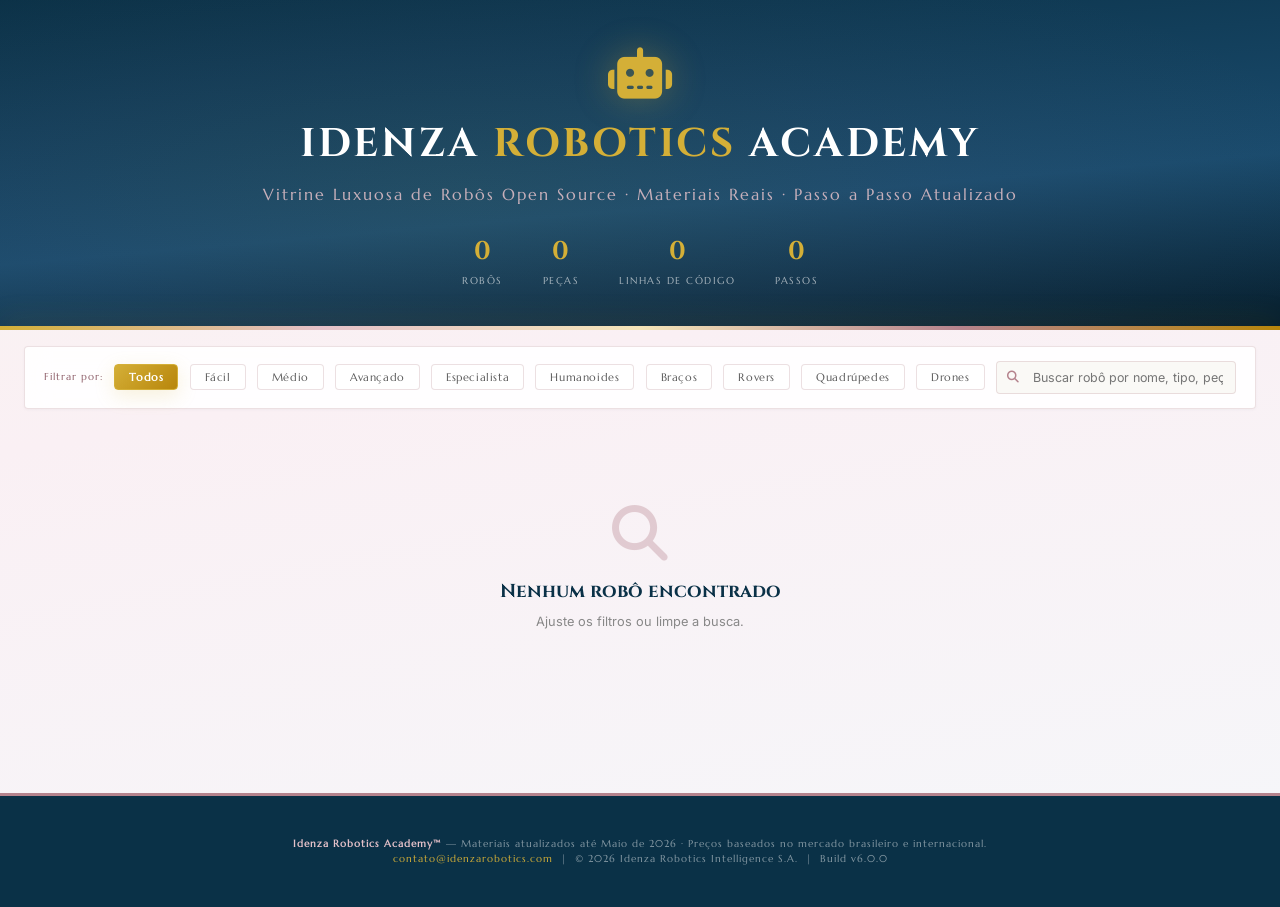
==== commit d3350076: "Update index.html" ====
--- a/index.html
+++ b/index.html
@@ -3,18 +3,17 @@
 <head>
     <meta charset="UTF-8">
     <meta name="viewport" content="width=device-width, initial-scale=1.0">
-    <title id="pageTitle">Carregando Projeto — Idenza Robotics Academy</title>
-
-    <!-- Fontes Idenza -->
+    <meta name="description" content="Idenza Robotics Academy — Construa robôs reais open source com passo a passo completo, código-fonte funcional e lista de materiais detalhada.">
+    <meta name="theme-color" content="#0a3147">
+    <meta name="author" content="Idenza Robotics Intelligence S.A.">
+    <title>Idenza Robotics Academy | Construa Robôs Reais Passo a Passo</title>
+
     <link rel="preconnect" href="https://fonts.googleapis.com">
     <link rel="preconnect" href="https://fonts.gstatic.com" crossorigin>
     <link href="https://fonts.googleapis.com/css2?family=Cinzel:wght@400;500;600;700;800;900&family=Inter:ital,opsz,wght@0,14..32,100..900;1,14..32,100..900&family=Marcellus&family=JetBrains+Mono:ital,wght@0,400;0,500;0,600;0,700;1,400&display=swap" rel="stylesheet">
     <link rel="stylesheet" href="https://cdnjs.cloudflare.com/ajax/libs/font-awesome/6.5.1/css/all.min.css">
 
     <style>
-        /* ============================================================
-           IDENZA ROBOTICS ACADEMY — PÁGINA DE PROJETO (LUXO)
-           ============================================================ */
         :root {
             --primary: #0a3147;
             --primary-light: #1a4b6d;
@@ -22,12 +21,18 @@
             --gold: #D4AF37;
             --gold-light: #F4E4B8;
             --gold-dark: #B8860B;
-            --gold-surface: rgba(212, 175, 55, 0.07);
+            --gold-surface: rgba(212, 175, 55, 0.08);
             --gold-border: rgba(212, 175, 55, 0.18);
+            --rose: #b5838d;
+            --rose-light: #e4c1c9;
+            --rose-dark: #8b5a65;
+            --rose-surface: rgba(181, 131, 141, 0.06);
+            --rose-border: rgba(181, 131, 141, 0.25);
             --text: #2b2b2b;
             --text-light: #5a5a5a;
             --text-muted: #888888;
             --white: #ffffff;
+            --off-white: #faf9f6;
             --bg: linear-gradient(170deg, #f9f5f0 0%, #faf0f4 40%, #f5f7fa 100%);
             --critical: #c62828;
             --critical-bg: rgba(198, 40, 40, 0.06);
@@ -35,19 +40,20 @@
             --warning-bg: rgba(230, 81, 0, 0.05);
             --success: #2e7d32;
             --success-bg: rgba(46, 125, 50, 0.06);
-            --shadow-sm: 0 1px 3px rgba(10,49,71,0.05);
-            --shadow-md: 0 4px 15px rgba(10,49,71,0.07);
+            --shadow-sm: 0 1px 3px rgba(10,49,71,0.04);
+            --shadow-md: 0 4px 15px rgba(10,49,71,0.06);
             --shadow-lg: 0 10px 30px rgba(10,49,71,0.10);
-            --shadow-gold: 0 6px 20px rgba(212,175,55,0.2);
-            --radius-sm: 6px;
-            --radius-md: 10px;
-            --radius-lg: 14px;
-            --radius-xl: 18px;
+            --shadow-rose: 0 6px 20px rgba(181,131,141,0.18);
+            --shadow-gold: 0 6px 20px rgba(212,175,55,0.18);
+            --radius-sm: 4px;
+            --radius-md: 8px;
+            --radius-lg: 12px;
+            --radius-xl: 16px;
             --font-display: 'Cinzel', 'Times New Roman', serif;
             --font-body: 'Inter', system-ui, sans-serif;
             --font-accent: 'Marcellus', 'Georgia', serif;
             --font-mono: 'JetBrains Mono', 'Courier New', monospace;
-            --transition: all 0.3s cubic-bezier(0.4, 0, 0.2, 1);
+            --transition: all 0.28s cubic-bezier(0.4, 0, 0.2, 1);
         }
 
         * { margin:0; padding:0; box-sizing:border-box; }
@@ -56,925 +62,608 @@
             font-family: var(--font-body);
             background: var(--bg);
             color: var(--text);
-            line-height: 1.65;
+            line-height: 1.6;
             min-height: 100vh;
-            display: flex;
-            flex-direction: column;
-        }
-
-        /* ===== SCROLLBAR ===== */
+            overflow-x: hidden;
+        }
+
         ::-webkit-scrollbar { width: 7px; }
-        ::-webkit-scrollbar-track { background: rgba(10,49,71,0.04); }
-        ::-webkit-scrollbar-thumb { background: rgba(212,175,55,0.35); border-radius: 4px; }
-        ::-webkit-scrollbar-thumb:hover { background: rgba(212,175,55,0.55); }
+        ::-webkit-scrollbar-track { background: rgba(10,49,71,0.03); }
+        ::-webkit-scrollbar-thumb { background: rgba(181,131,141,0.3); border-radius: 4px; }
+        ::-webkit-scrollbar-thumb:hover { background: rgba(181,131,141,0.5); }
 
         /* ============================================================
-           HEADER — GRADIENTE IDENZA COM BREADCRUMB
+           HEADER
            ============================================================ */
-        .projeto-header {
+        .header {
             background: linear-gradient(175deg, var(--primary) 0%, var(--primary-light) 60%, var(--primary-dark) 100%);
             color: var(--white);
-            padding: 2.5rem 2rem 2rem;
+            padding: 3rem 2rem 2.5rem;
+            text-align: center;
             position: relative;
             overflow: hidden;
         }
-        .projeto-header::after {
+        .header::after {
             content: '';
             position: absolute;
             bottom: 0; left: 0;
             width: 100%; height: 4px;
-            background: linear-gradient(90deg, var(--gold), var(--gold-light), var(--gold-dark));
-            box-shadow: 0 0 25px rgba(212,175,55,0.45);
-        }
-        .projeto-header::before {
+            background: linear-gradient(90deg, var(--gold), var(--rose-light), var(--gold-light), var(--rose), var(--gold-dark));
+            box-shadow: 0 0 30px rgba(212,175,55,0.4);
+        }
+        .header::before {
             content: '';
             position: absolute;
-            top: -30%; left: -20%;
-            width: 140%; height: 160%;
-            background: radial-gradient(ellipse at 35% 60%, rgba(212,175,55,0.06) 0%, transparent 55%);
+            top: -40%; left: -20%;
+            width: 140%; height: 180%;
+            background: radial-gradient(ellipse at 40% 55%, rgba(212,175,55,0.06) 0%, rgba(181,131,141,0.04) 30%, transparent 60%);
             pointer-events: none;
         }
-        .header-inner {
-            max-width: 1100px;
+        .header-content { position: relative; z-index: 1; }
+        .header-icon {
+            font-size: 3.2rem;
+            color: var(--gold);
+            margin-bottom: 0.8rem;
+            display: block;
+            text-shadow: 0 0 35px rgba(212,175,55,0.35);
+            animation: floatIcon 3.5s ease-in-out infinite;
+        }
+        @keyframes floatIcon {
+            0%, 100% { transform: translateY(0); }
+            50% { transform: translateY(-9px); }
+        }
+        .header h1 {
+            font-family: var(--font-display);
+            font-size: clamp(1.5rem, 3.5vw, 2.5rem);
+            letter-spacing: 3px;
+            margin-bottom: 0.4rem;
+            color: var(--white);
+            text-transform: uppercase;
+        }
+        .header h1 .gold { color: var(--gold); }
+        .header .subtitle {
+            font-family: var(--font-accent);
+            color: var(--rose-light);
+            font-size: 1rem;
+            letter-spacing: 2px;
+            opacity: 0.85;
+            margin-bottom: 1.5rem;
+        }
+        .header-stats {
+            display: flex;
+            justify-content: center;
+            gap: 2.5rem;
+            flex-wrap: wrap;
+            margin-top: 1.2rem;
+        }
+        .header-stat {
+            text-align: center;
+        }
+        .header-stat .stat-value {
+            font-family: var(--font-display);
+            font-size: 1.6rem;
+            color: var(--gold);
+            font-weight: 700;
+        }
+        .header-stat .stat-label {
+            font-family: var(--font-accent);
+            font-size: 0.65rem;
+            color: rgba(255,255,255,0.6);
+            letter-spacing: 1.5px;
+            text-transform: uppercase;
+        }
+
+        /* ============================================================
+           BARRA DE FILTROS
+           ============================================================ */
+        .filtros-bar {
+            max-width: 1300px;
             margin: 0 auto;
+            padding: 1rem 1.5rem;
+            position: sticky;
+            top: 0.8rem;
+            z-index: 50;
+        }
+        .filtros-inner {
+            background: rgba(255,255,255,0.92);
+            backdrop-filter: blur(12px);
+            border-radius: var(--radius-sm);
+            border: 1px solid var(--rose-border);
+            padding: 0.9rem 1.2rem;
+            display: flex;
+            flex-wrap: wrap;
+            gap: 0.7rem;
+            align-items: center;
+            box-shadow: var(--shadow-sm);
+        }
+        .filtro-chip {
+            padding: 5px 14px;
+            border-radius: var(--radius-sm);
+            border: 1px solid var(--rose-border);
+            background: var(--white);
+            color: var(--text-light);
+            font-family: var(--font-accent);
+            font-size: 0.68rem;
+            cursor: pointer;
+            transition: var(--transition);
+            letter-spacing: 0.6px;
+            white-space: nowrap;
+        }
+        .filtro-chip:hover { border-color: var(--rose-dark); color: var(--rose-dark); background: var(--rose-surface); }
+        .filtro-chip.active {
+            background: var(--rose);
+            color: var(--white);
+            border-color: var(--rose-dark);
+            font-weight: 600;
+            box-shadow: var(--shadow-rose);
+        }
+        .filtro-chip.gold-active {
+            background: linear-gradient(135deg, var(--gold), var(--gold-dark));
+            color: var(--white);
+            border-color: var(--gold);
+            font-weight: 600;
+            box-shadow: var(--shadow-gold);
+        }
+        .busca-wrap {
+            flex: 1;
+            min-width: 200px;
             position: relative;
-            z-index: 1;
-        }
-        .breadcrumb {
+            margin-left: auto;
+        }
+        .busca-wrap input {
+            width: 100%;
+            padding: 8px 12px 8px 36px;
+            border-radius: var(--radius-sm);
+            border: 1px solid var(--rose-border);
+            font-family: var(--font-body);
+            font-size: 0.78rem;
+            background: var(--off-white);
+            transition: var(--transition);
+            color: var(--text);
+        }
+        .busca-wrap input:focus {
+            outline: none;
+            border-color: var(--rose);
+            box-shadow: 0 0 0 3px rgba(181,131,141,0.1);
+        }
+        .busca-wrap .busca-icon {
+            position: absolute;
+            left: 11px;
+            top: 50%;
+            transform: translateY(-50%);
+            color: var(--rose);
+            font-size: 0.75rem;
+        }
+
+        /* ============================================================
+           VITRINE — GRID DE CARDS RETANGULARES (BORDAS ROSE)
+           ============================================================ */
+        .vitrine {
+            max-width: 1300px;
+            margin: 0 auto;
+            padding: 1rem 1.5rem 4rem;
+            display: grid;
+            grid-template-columns: repeat(auto-fill, minmax(370px, 1fr));
+            gap: 1.3rem;
+        }
+        .robo-card {
+            background: var(--white);
+            border-radius: var(--radius-sm);
+            border: 1px solid var(--rose-border);
+            box-shadow: var(--shadow-sm);
+            padding: 1.4rem;
+            display: flex;
+            flex-direction: column;
+            transition: var(--transition);
+            position: relative;
+            overflow: hidden;
+        }
+        .robo-card:hover {
+            border-color: var(--rose);
+            box-shadow: var(--shadow-rose);
+            transform: translateY(-3px);
+        }
+        .robo-card::before {
+            content: '';
+            position: absolute;
+            top: 0; left: 0;
+            width: 100%; height: 3px;
+            background: linear-gradient(90deg, var(--rose), var(--gold), var(--rose-light));
+            transform: scaleX(0);
+            transform-origin: left;
+            transition: transform 0.45s ease;
+        }
+        .robo-card:hover::before { transform: scaleX(1); }
+        .robo-card .card-top {
+            display: flex;
+            align-items: flex-start;
+            gap: 0.7rem;
+            margin-bottom: 0.7rem;
+        }
+        .robo-card .card-icon {
+            width: 46px;
+            height: 46px;
+            border-radius: var(--radius-sm);
+            background: var(--rose-surface);
             display: flex;
             align-items: center;
+            justify-content: center;
+            flex-shrink: 0;
+            border: 1px solid var(--rose-border);
+        }
+        .robo-card .card-icon i { color: var(--rose-dark); font-size: 1.2rem; }
+        .robo-card .card-titulos { flex: 1; }
+        .robo-card h3 {
+            font-family: var(--font-display);
+            font-size: 0.95rem;
+            color: var(--primary);
+            margin-bottom: 2px;
+            letter-spacing: 0.5px;
+            line-height: 1.3;
+        }
+        .robo-card .card-tipo {
+            font-family: var(--font-accent);
+            color: var(--text-muted);
+            font-size: 0.62rem;
+            text-transform: uppercase;
+            letter-spacing: 1.8px;
+        }
+        .robo-card .card-desc {
+            font-size: 0.76rem;
+            color: var(--text-light);
+            line-height: 1.5;
+            flex: 1;
+            margin-bottom: 0.8rem;
+        }
+        .robo-card .card-tags {
+            display: flex;
+            flex-wrap: wrap;
+            gap: 0.35rem;
+            margin-bottom: 0.8rem;
+        }
+        .robo-tag {
+            padding: 2px 9px;
+            border-radius: var(--radius-sm);
+            font-size: 0.58rem;
+            font-family: var(--font-accent);
+            letter-spacing: 0.5px;
+            background: var(--rose-surface);
+            border: 1px solid var(--rose-border);
+            color: var(--rose-dark);
+            white-space: nowrap;
+        }
+        .robo-tag.facil { background: var(--success-bg); border-color: rgba(46,125,50,0.2); color: var(--success); }
+        .robo-tag.medio { background: var(--warning-bg); border-color: rgba(230,81,0,0.2); color: var(--warning); }
+        .robo-tag.avancado { background: var(--critical-bg); border-color: rgba(198,40,40,0.2); color: var(--critical); }
+        .robo-tag.especialista { background: rgba(10,49,71,0.05); border-color: rgba(10,49,71,0.2); color: var(--primary); font-weight: 700; }
+        .robo-tag i { margin-right: 2px; }
+
+        .robo-card .card-footer {
+            display: flex;
             gap: 0.5rem;
-            margin-bottom: 1.5rem;
-            font-family: var(--font-accent);
-            font-size: 0.72rem;
-            letter-spacing: 1px;
-            color: rgba(255,255,255,0.55);
-        }
-        .breadcrumb a {
-            color: var(--gold-light);
+            align-items: center;
+            margin-top: auto;
+        }
+        .robo-btn {
+            display: inline-flex;
+            align-items: center;
+            justify-content: center;
+            gap: 6px;
+            padding: 9px 16px;
+            background: var(--primary);
+            color: var(--white);
+            border: none;
+            border-radius: var(--radius-sm);
+            font-family: var(--font-accent);
+            font-size: 0.68rem;
+            letter-spacing: 0.8px;
+            text-transform: uppercase;
+            cursor: pointer;
             text-decoration: none;
             transition: var(--transition);
-        }
-        .breadcrumb a:hover { color: var(--gold); }
-        .breadcrumb i { font-size: 0.55rem; color: var(--gold); }
-        .breadcrumb .current { color: var(--white); opacity: 0.9; }
-        .projeto-header h1 {
-            font-family: var(--font-display);
-            font-size: clamp(1.4rem, 3vw, 2rem);
-            letter-spacing: 2px;
-            margin-bottom: 0.4rem;
-            color: var(--white);
-        }
-        .projeto-header .subtipo {
-            font-family: var(--font-accent);
-            color: var(--gold-light);
-            font-size: 0.88rem;
-            letter-spacing: 1.5px;
-            opacity: 0.85;
-            margin-bottom: 1.2rem;
-        }
-        .meta-row {
-            display: flex;
-            flex-wrap: wrap;
-            gap: 1.8rem;
-        }
-        .meta-item {
-            display: flex;
-            align-items: center;
-            gap: 0.5rem;
-            font-size: 0.78rem;
-            color: rgba(255,255,255,0.7);
-        }
-        .meta-item i {
-            color: var(--gold);
-            font-size: 0.85rem;
-            width: 20px;
+            flex: 1;
             text-align: center;
         }
-        .meta-item strong {
-            color: var(--white);
-            font-weight: 600;
+        .robo-btn:hover {
+            background: var(--rose-dark);
+            box-shadow: var(--shadow-rose);
+        }
+        .robo-btn-outline {
+            background: transparent;
+            border: 1px solid var(--rose-border);
+            color: var(--rose-dark);
+            flex: 0;
+            padding: 9px 10px;
+            border-radius: var(--radius-sm);
+            cursor: pointer;
+            transition: var(--transition);
+            font-size: 0.7rem;
+        }
+        .robo-btn-outline:hover { background: var(--rose-surface); border-color: var(--rose); }
+
+        /* Subtítulo informativo sob cada card */
+        .card-update-note {
+            margin-top: 0.35rem;
+            font-size: 0.52rem;
+            color: var(--text-muted);
+            font-family: var(--font-accent);
+            letter-spacing: 0.4px;
+            text-align: right;
+            font-style: italic;
         }
 
         /* ============================================================
-           LAYOUT PRINCIPAL (COM SIDEBAR)
+           SEÇÕES TEMÁTICAS (HUMANOIDES, QUADRÚPEDES, ETC.)
            ============================================================ */
-        .main-layout {
-            max-width: 1100px;
-            margin: 0 auto;
-            padding: 2rem 1.5rem 4rem;
-            display: flex;
-            gap: 2rem;
-            flex: 1;
-        }
-        .conteudo {
-            flex: 1;
-            min-width: 0;
-        }
-
-        /* ===== SIDEBAR DE NAVEGAÇÃO ===== */
-        .sidebar-nav {
-            width: 220px;
-            flex-shrink: 0;
-            position: sticky;
-            top: 1.5rem;
-            align-self: flex-start;
-            max-height: calc(100vh - 3rem);
-            overflow-y: auto;
-        }
-        .sidebar-nav-inner {
-            background: var(--white);
-            border-radius: var(--radius-lg);
-            border: 1px solid var(--gold-border);
-            padding: 1.2rem;
-            box-shadow: var(--shadow-sm);
-        }
-        .sidebar-nav h4 {
-            font-family: var(--font-display);
-            font-size: 0.68rem;
-            color: var(--primary);
-            letter-spacing: 1.5px;
-            text-transform: uppercase;
-            margin-bottom: 0.8rem;
-            padding-bottom: 0.5rem;
-            border-bottom: 1px solid var(--gold-border);
-        }
-        .sidebar-nav a {
-            display: flex;
-            align-items: center;
-            gap: 0.5rem;
-            padding: 0.45rem 0.6rem;
-            font-size: 0.7rem;
-            color: var(--text-light);
-            text-decoration: none;
-            border-radius: var(--radius-sm);
-            transition: var(--transition);
-            margin-bottom: 1px;
-        }
-        .sidebar-nav a:hover,
-        .sidebar-nav a.active {
-            background: var(--gold-surface);
-            color: var(--primary);
-            font-weight: 500;
-        }
-        .sidebar-nav a i {
-            font-size: 0.6rem;
-            color: var(--gold-dark);
-            width: 14px;
-            text-align: center;
-        }
-        .sidebar-nav .progress-mini {
-            margin-top: 0.8rem;
-            padding-top: 0.6rem;
-            border-top: 1px solid var(--gold-border);
-            font-size: 0.6rem;
-            color: var(--text-muted);
-        }
-        .sidebar-nav .progress-bar {
-            width: 100%;
-            height: 4px;
-            background: var(--gold-surface);
-            border-radius: 4px;
-            margin-top: 4px;
-            overflow: hidden;
-        }
-        .sidebar-nav .progress-fill {
-            height: 100%;
-            background: linear-gradient(90deg, var(--gold), var(--gold-dark));
-            border-radius: 4px;
-            transition: width 0.5s ease;
-        }
-
-        /* ============================================================
-           PAINÉIS
-           ============================================================ */
-        .panel {
-            background: var(--white);
-            border-radius: var(--radius-lg);
-            padding: 1.8rem;
-            border: 1px solid var(--gold-border);
-            box-shadow: var(--shadow-sm);
-            margin-bottom: 1.3rem;
-            transition: var(--transition);
-        }
-        .panel:hover {
-            box-shadow: var(--shadow-md);
-        }
-        .panel-header {
-            display: flex;
-            align-items: center;
-            gap: 0.7rem;
-            margin-bottom: 1.2rem;
-            padding-bottom: 0.8rem;
-            border-bottom: 1px solid var(--gold-border);
-        }
-        .panel-header i {
-            font-size: 1.1rem;
-            color: var(--gold);
-        }
-        .panel-header h2 {
+        .section-title {
+            max-width: 1300px;
+            margin: 1.5rem auto 0.5rem;
+            padding: 0 1.5rem;
             font-family: var(--font-display);
             font-size: 1rem;
-            color: var(--primary);
-            letter-spacing: 0.8px;
-            margin: 0;
-        }
-        .panel-header .badge {
-            margin-left: auto;
-            padding: 4px 12px;
-            border-radius: 20px;
-            font-family: var(--font-accent);
-            font-size: 0.6rem;
-            letter-spacing: 1px;
+            color: var(--rose-dark);
+            letter-spacing: 2px;
             text-transform: uppercase;
-            background: var(--gold-surface);
-            color: var(--gold-dark);
-            border: 1px solid var(--gold-border);
+            display: flex;
+            align-items: center;
+            gap: 0.6rem;
+        }
+        .section-title i { color: var(--gold); font-size: 0.85rem; }
+        .section-title::after {
+            content: '';
+            flex: 1;
+            height: 1px;
+            background: linear-gradient(90deg, var(--rose-border), transparent);
+            margin-left: 0.8rem;
         }
 
         /* ============================================================
-           BOM TABLE
+           ESTADO VAZIO
            ============================================================ */
-        .bom-table {
-            width: 100%;
-            border-collapse: collapse;
-            font-size: 0.78rem;
-        }
-        .bom-table thead th {
-            background: var(--primary);
-            color: var(--white);
-            padding: 10px 14px;
-            font-family: var(--font-display);
-            font-size: 0.62rem;
-            letter-spacing: 1.2px;
-            text-transform: uppercase;
-            text-align: left;
-            font-weight: 500;
-        }
-        .bom-table thead th:first-child { border-radius: var(--radius-sm) 0 0 0; }
-        .bom-table thead th:last-child { border-radius: 0 var(--radius-sm) 0 0; }
-        .bom-table tbody td {
-            padding: 10px 14px;
-            border-bottom: 1px solid rgba(212,175,55,0.08);
-            color: var(--text);
-        }
-        .bom-table tbody tr:hover td {
-            background: var(--gold-surface);
-        }
-        .bom-table tbody tr:last-child td {
-            border-bottom: none;
-        }
-        .bom-table .item-nome {
-            font-weight: 600;
-            color: var(--primary);
-        }
-        .bom-table .item-preco {
-            font-family: var(--font-mono);
-            color: var(--gold-dark);
-            font-weight: 600;
-            text-align: right;
-        }
-        .bom-table .item-qtd {
+        .vazio {
             text-align: center;
-            color: var(--text-muted);
-        }
-
-        /* ============================================================
-           TIMELINE DE PASSOS (SUBSTITUI OS CARDS ANTIGOS)
-           ============================================================ */
-        .timeline {
-            position: relative;
-            padding-left: 2.5rem;
-        }
-        .timeline::before {
-            content: '';
-            position: absolute;
-            left: 18px;
-            top: 8px;
-            bottom: 8px;
-            width: 2px;
-            background: linear-gradient(180deg, var(--gold) 0%, var(--gold-border) 100%);
-        }
-        .timeline-step {
-            position: relative;
-            margin-bottom: 1.8rem;
-            padding: 1.2rem 1.4rem;
-            background: var(--white);
-            border-radius: var(--radius-md);
-            border: 1px solid var(--gold-border);
-            transition: var(--transition);
-        }
-        .timeline-step:hover {
-            border-color: var(--gold);
-            box-shadow: var(--shadow-gold);
-        }
-        .timeline-step.completed {
-            border-left: 3px solid var(--success);
-        }
-        .timeline-step .step-marker {
-            position: absolute;
-            left: -2.5rem;
-            top: 1.2rem;
-            width: 38px;
-            height: 38px;
-            border-radius: 50%;
-            background: linear-gradient(135deg, var(--primary), var(--primary-light));
-            color: var(--gold);
-            display: flex;
-            align-items: center;
-            justify-content: center;
-            font-family: var(--font-display);
-            font-weight: 700;
-            font-size: 0.85rem;
-            border: 2px solid var(--gold);
-            box-shadow: 0 0 0 4px var(--white);
-            z-index: 2;
-        }
-        .timeline-step.completed .step-marker {
-            background: var(--success);
-            color: var(--white);
-            border-color: var(--success);
-        }
-        .timeline-step .step-marker i {
-            font-size: 0.7rem;
-        }
-        .timeline-step h4 {
-            font-family: var(--font-display);
-            font-size: 0.88rem;
-            color: var(--primary);
-            margin-bottom: 0.3rem;
-            letter-spacing: 0.5px;
-        }
-        .timeline-step p {
-            font-size: 0.8rem;
-            color: var(--text-light);
-            line-height: 1.55;
-        }
-        .timeline-step .step-code-ref {
-            display: inline-flex;
-            align-items: center;
-            gap: 0.4rem;
-            margin-top: 0.5rem;
-            padding: 5px 12px;
-            background: var(--gold-surface);
-            border-radius: 20px;
-            font-size: 0.68rem;
-            font-family: var(--font-mono);
-            color: var(--gold-dark);
-            cursor: pointer;
-            transition: var(--transition);
-            border: 1px solid transparent;
-        }
-        .timeline-step .step-code-ref:hover {
-            border-color: var(--gold);
-            background: var(--white);
-        }
-
-        /* ============================================================
-           BLOCOS DE CÓDIGO (COM HEADER E BOTÃO COPIAR)
-           ============================================================ */
-        .code-section {
-            margin: 0.8rem 0 1.5rem;
-        }
-        .code-section h4 {
-            font-family: var(--font-display);
-            font-size: 0.8rem;
-            color: var(--primary);
-            margin-bottom: 0.5rem;
-            display: flex;
-            align-items: center;
-            gap: 0.5rem;
-        }
-        .code-section h4 i {
-            color: var(--gold);
-            font-size: 0.7rem;
-        }
-        .code-block {
-            background: #151b22;
-            border-radius: var(--radius-md);
-            overflow: hidden;
-            border: 1px solid rgba(212,175,55,0.15);
-        }
-        .code-block-header {
-            display: flex;
-            align-items: center;
-            justify-content: space-between;
-            padding: 0.5rem 1rem;
-            background: rgba(0,0,0,0.3);
-            border-bottom: 1px solid rgba(255,255,255,0.05);
-        }
-        .code-block-header .code-lang {
-            font-family: var(--font-accent);
-            font-size: 0.6rem;
-            letter-spacing: 1px;
-            color: var(--gold-light);
-            text-transform: uppercase;
-        }
-        .code-block-header .copy-btn {
-            display: flex;
-            align-items: center;
-            gap: 0.3rem;
-            padding: 4px 10px;
-            background: rgba(255,255,255,0.05);
-            border: 1px solid rgba(255,255,255,0.1);
-            border-radius: 4px;
-            color: rgba(255,255,255,0.5);
-            font-size: 0.6rem;
-            font-family: var(--font-accent);
-            cursor: pointer;
-            transition: var(--transition);
-            letter-spacing: 0.5px;
-        }
-        .code-block-header .copy-btn:hover {
-            background: rgba(212,175,55,0.15);
-            color: var(--gold);
-            border-color: var(--gold);
-        }
-        .code-block-header .copy-btn.copiado {
-            background: rgba(46,125,50,0.2);
-            color: var(--success);
-            border-color: var(--success);
-        }
-        .code-block pre {
-            margin: 0;
-            padding: 1.2rem;
-            overflow-x: auto;
-            font-family: var(--font-mono);
-            font-size: 0.68rem;
-            line-height: 1.6;
-            color: #c9d1d9;
-            white-space: pre-wrap;
-            word-break: break-word;
-        }
-
-        /* ============================================================
-           LISTA DE APRENDIZADO
-           ============================================================ */
-        .learning-list {
-            display: grid;
-            grid-template-columns: 1fr 1fr;
-            gap: 0.5rem;
-            font-size: 0.8rem;
-        }
-        .learning-list li {
-            display: flex;
-            align-items: flex-start;
-            gap: 0.5rem;
-            padding: 0.5rem 0.7rem;
-            border-radius: var(--radius-sm);
-            transition: var(--transition);
-        }
-        .learning-list li:hover {
-            background: var(--gold-surface);
-        }
-        .learning-list li i {
-            color: var(--success);
-            font-size: 0.65rem;
-            margin-top: 3px;
-        }
-
-        /* ============================================================
-           ALERTA DE PRÉ-REQUISITOS
-           ============================================================ */
-        .alert-prereq {
-            display: flex;
-            align-items: flex-start;
-            gap: 0.8rem;
-            padding: 1rem 1.2rem;
-            background: var(--warning-bg);
-            border-left: 3px solid var(--warning);
-            border-radius: var(--radius-sm);
-            margin-bottom: 0.8rem;
-            font-size: 0.8rem;
-        }
-        .alert-prereq i {
-            color: var(--warning);
-            font-size: 1rem;
-            margin-top: 2px;
-        }
-
-        /* ============================================================
-           DICAS (CARDS PEQUENOS)
-           ============================================================ */
-        .tips-grid {
-            display: grid;
-            grid-template-columns: 1fr 1fr;
-            gap: 0.6rem;
-        }
-        .tip-card {
-            padding: 0.8rem 1rem;
-            background: var(--gold-surface);
-            border-radius: var(--radius-sm);
-            border: 1px solid var(--gold-border);
-            font-size: 0.75rem;
-            color: var(--text-light);
-            display: flex;
-            align-items: flex-start;
-            gap: 0.5rem;
-        }
-        .tip-card i {
-            color: var(--gold);
-            font-size: 0.8rem;
-            margin-top: 2px;
-        }
+            padding: 4rem 2rem;
+            grid-column: 1 / -1;
+        }
+        .vazio i { font-size: 3.5rem; color: var(--rose); margin-bottom: 1rem; opacity: 0.35; }
+        .vazio h3 { font-family: var(--font-display); color: var(--primary); margin-bottom: 0.3rem; }
+        .vazio p { color: var(--text-muted); font-size: 0.8rem; }
 
         /* ============================================================
            FOOTER
            ============================================================ */
-        .projeto-footer {
+        .footer {
             background: var(--primary);
             color: rgba(255,255,255,0.5);
             text-align: center;
-            padding: 2rem;
+            padding: 2.5rem 1.5rem;
             font-size: 0.62rem;
             font-family: var(--font-accent);
             letter-spacing: 1px;
-            margin-top: auto;
-            border-top: 3px solid var(--gold);
-        }
-        .projeto-footer strong { color: var(--gold-light); }
-
-        /* ============================================================
-           RESPONSIVO
-           ============================================================ */
-        @media (max-width: 900px) {
-            .main-layout { flex-direction: column; }
-            .sidebar-nav {
-                width: 100%;
-                position: static;
-                order: -1;
-                max-height: none;
-            }
-            .sidebar-nav-inner {
-                display: flex;
-                flex-wrap: wrap;
-                gap: 0.4rem;
-                padding: 0.8rem;
-            }
-            .sidebar-nav h4 { width: 100%; margin-bottom: 0.3rem; }
-            .sidebar-nav a { font-size: 0.65rem; padding: 0.3rem 0.5rem; }
-            .learning-list { grid-template-columns: 1fr; }
-            .tips-grid { grid-template-columns: 1fr; }
-            .timeline { padding-left: 2rem; }
-            .timeline-step .step-marker { left: -2rem; width: 32px; height: 32px; font-size: 0.75rem; }
-            .projeto-header { padding: 1.8rem 1rem 1.5rem; }
-            .meta-row { gap: 1rem; }
-        }
-        @media (max-width: 480px) {
-            .projeto-header h1 { font-size: 1.2rem; }
-            .panel { padding: 1.2rem; }
-            .code-block pre { font-size: 0.6rem; padding: 0.8rem; }
+            margin-top: 2rem;
+            border-top: 3px solid var(--rose);
+        }
+        .footer strong { color: var(--rose-light); }
+        .footer a { color: var(--gold); text-decoration: none; }
+        .footer a:hover { text-decoration: underline; }
+
+        @media (max-width: 768px) {
+            .header { padding: 2rem 1rem 1.5rem; }
+            .header h1 { font-size: 1.2rem; }
+            .header-stats { gap: 1.2rem; }
+            .vitrine { grid-template-columns: 1fr; padding: 0.8rem; }
+            .filtros-bar { padding: 0.5rem 0.8rem; }
+            .filtros-inner { flex-direction: column; align-items: stretch; }
+            .busca-wrap { margin-left: 0; width: 100%; }
         }
     </style>
 </head>
 <body>
 
     <!-- ==================== HEADER ==================== -->
-    <header class="projeto-header">
-        <div class="header-inner">
-            <div class="breadcrumb">
-                <a href="../index.html"><i class="fas fa-home"></i> Idenza Academy</a>
-                <i class="fas fa-chevron-right"></i>
-                <a href="../index.html">Catálogo de Robôs</a>
-                <i class="fas fa-chevron-right"></i>
-                <span class="current" id="breadcrumbNome">Carregando...</span>
-            </div>
-            <h1 id="nomeRobo">Carregando Projeto...</h1>
-            <p class="subtipo" id="tipoRobo"></p>
-            <div class="meta-row">
-                <div class="meta-item"><i class="fas fa-signal"></i> Dificuldade: <strong id="dificuldade">—</strong></div>
-                <div class="meta-item"><i class="fas fa-clock"></i> Tempo: <strong id="tempo">—</strong></div>
-                <div class="meta-item"><i class="fas fa-dollar-sign"></i> Custo: <strong id="custo">—</strong></div>
-                <div class="meta-item"><i class="fas fa-cubes"></i> Peças: <strong id="pecas">—</strong></div>
+    <header class="header">
+        <div class="header-content">
+            <i class="fas fa-robot header-icon"></i>
+            <h1>Idenza <span class="gold">Robotics</span> Academy</h1>
+            <p class="subtitle">Vitrine Luxuosa de Robôs Open Source · Materiais Reais · Passo a Passo Atualizado</p>
+            <div class="header-stats" id="headerStats">
+                <div class="header-stat"><div class="stat-value" id="totalRobos">—</div><div class="stat-label">Robôs</div></div>
+                <div class="header-stat"><div class="stat-value" id="totalPecas">—</div><div class="stat-label">Peças</div></div>
+                <div class="header-stat"><div class="stat-value" id="totalCodigo">—</div><div class="stat-label">Linhas de Código</div></div>
+                <div class="header-stat"><div class="stat-value" id="totalPassos">—</div><div class="stat-label">Passos</div></div>
             </div>
         </div>
     </header>
 
-    <!-- ==================== LAYOUT PRINCIPAL ==================== -->
-    <div class="main-layout">
-
-        <!-- Sidebar de Navegação -->
-        <nav class="sidebar-nav" id="sidebarNav">
-            <div class="sidebar-nav-inner">
-                <h4><i class="fas fa-compass"></i> Navegar</h4>
-                <a href="#sobre"><i class="fas fa-info-circle"></i> Sobre</a>
-                <a href="#aprendizado"><i class="fas fa-graduation-cap"></i> Aprendizado</a>
-                <a href="#materiais"><i class="fas fa-shopping-cart"></i> Materiais</a>
-                <a href="#passos"><i class="fas fa-list-ol"></i> Passo a Passo</a>
-                <a href="#codigo"><i class="fas fa-code"></i> Código-Fonte</a>
-                <a href="#dicas"><i class="fas fa-lightbulb"></i> Dicas</a>
-                <div class="progress-mini">
-                    Progresso
-                    <div class="progress-bar"><div class="progress-fill" id="progressFill" style="width:0%"></div></div>
-                </div>
+    <!-- ==================== FILTROS ==================== -->
+    <div class="filtros-bar">
+        <div class="filtros-inner">
+            <span style="font-family:var(--font-accent);font-size:0.65rem;color:var(--rose-dark);letter-spacing:1px;white-space:nowrap;">Filtrar por:</span>
+            <button class="filtro-chip active gold-active" data-filtro="todos">Todos</button>
+            <button class="filtro-chip" data-filtro="fácil">Fácil</button>
+            <button class="filtro-chip" data-filtro="médio">Médio</button>
+            <button class="filtro-chip" data-filtro="avançado">Avançado</button>
+            <button class="filtro-chip" data-filtro="especialista">Especialista</button>
+            <button class="filtro-chip" data-tipo="humanoide">Humanoides</button>
+            <button class="filtro-chip" data-tipo="braco">Braços</button>
+            <button class="filtro-chip" data-tipo="rover">Rovers</button>
+            <button class="filtro-chip" data-tipo="quadrupede">Quadrúpedes</button>
+            <button class="filtro-chip" data-tipo="drone">Drones</button>
+            <div class="busca-wrap">
+                <i class="fas fa-search busca-icon"></i>
+                <input type="text" id="buscaInput" placeholder="Buscar robô por nome, tipo, peça...">
             </div>
-        </nav>
-
-        <!-- Conteúdo Principal -->
-        <main class="conteudo" id="conteudoProjeto">
-            <p style="text-align:center;padding:3rem;color:var(--text-muted);">
-                <i class="fas fa-spinner fa-spin"></i> Carregando dados do projeto...
-            </p>
-        </main>
+        </div>
     </div>
 
+    <!-- ==================== VITRINE ==================== -->
+    <main>
+        <div class="vitrine" id="vitrineRobos"></div>
+    </main>
+
     <!-- ==================== FOOTER ==================== -->
-    <footer class="projeto-footer">
-        <strong>Idenza Robotics Academy™</strong> — Projeto Open Source · Construa seu próprio robô<br>
-        © 2026 Idenza Robotics Intelligence S.A. · Build v6.0.0
+    <footer class="footer">
+        <strong>Idenza Robotics Academy™</strong> — Materiais atualizados até Maio de 2026 · Preços baseados no mercado brasileiro e internacional.<br>
+        <a href="mailto:contato@idenzarobotics.com">contato@idenzarobotics.com</a> &nbsp;|&nbsp;
+        © 2026 Idenza Robotics Intelligence S.A. &nbsp;|&nbsp; Build v6.0.0
     </footer>
 
-    <!-- ==================== SCRIPTS ==================== -->
-    <script src="data/robos-database.js"></script>
+    <script src="projetos/data/robos-database.js"></script>
     <script>
         (function() {
-            const params = new URLSearchParams(window.location.search);
-            const id = params.get('id');
-
-            if (!id) {
-                document.getElementById('nomeRobo').textContent = 'Projeto não especificado';
-                document.getElementById('tipoRobo').textContent = 'Use ?id=nome-do-robo na URL';
-                return;
+            const robos = window.IDENZA_ROBOS_DATABASE || [];
+            const vitrine = document.getElementById('vitrineRobos');
+            const buscaInput = document.getElementById('buscaInput');
+            let filtroDificuldade = 'todos';
+            let filtroTipo = 'todos';
+            let buscaTexto = '';
+
+            // Estatísticas
+            const totalPecas = robos.reduce((s, r) => s + (r.pecas||0), 0);
+            const totalPassos = robos.reduce((s, r) => s + (r.passos?.length||0), 0);
+            const totalLinhas = robos.reduce((s, r) => {
+                if (!r.codigoFonte) return s;
+                return s + Object.values(r.codigoFonte).reduce((ss, c) => ss + (c?.split('\n')?.length||0), 0);
+            }, 0);
+            document.getElementById('totalRobos').textContent = robos.length;
+            document.getElementById('totalPecas').textContent = totalPecas;
+            document.getElementById('totalCodigo').textContent = totalLinhas.toLocaleString();
+            document.getElementById('totalPassos').textContent = totalPassos;
+
+            function getIcone(tipo) {
+                const t = tipo.toLowerCase();
+                if (t.includes('humanoide')) return 'fa-child';
+                if (t.includes('braço')) return 'fa-hand-holding';
+                if (t.includes('rover')||t.includes('carrinho')||t.includes('diferencial')) return 'fa-car-side';
+                if (t.includes('quadrúpede')||t.includes('hexapod')||t.includes('cachorro')) return 'fa-dog';
+                if (t.includes('drone')||t.includes('quadricóptero')) return 'fa-helicopter';
+                if (t.includes('telepresença')) return 'fa-video';
+                if (t.includes('mão')) return 'fa-hand-paper';
+                return 'fa-robot';
             }
 
-            const robo = IDENZA_ROBOS_DATABASE.find(r => r.id === id);
-
-            if (!robo) {
-                document.getElementById('nomeRobo').textContent = 'Robô não encontrado';
-                document.getElementById('tipoRobo').textContent = `ID "${id}" não existe no banco de dados.`;
-                return;
+            function getTagClass(d) {
+                const m = { 'fácil':'facil','médio':'medio','avançado':'avancado','especialista':'especialista' };
+                return m[d]||'';
             }
 
-            // ============================================================
-            // PREENCHER HEADER
-            // ============================================================
-            document.title = `${robo.nome} — Idenza Robotics Academy`;
-            document.getElementById('nomeRobo').textContent = robo.nome;
-            document.getElementById('tipoRobo').textContent = robo.tipo;
-            document.getElementById('breadcrumbNome').textContent = robo.nome;
-            document.getElementById('dificuldade').textContent = robo.dificuldade.toUpperCase();
-            document.getElementById('tempo').textContent = robo.tempo;
-            document.getElementById('custo').textContent = robo.custo;
-            document.getElementById('pecas').textContent = robo.pecas;
-
-            // ============================================================
-            // CONSTRUIR CONTEÚDO
-            // ============================================================
-            const conteudo = document.getElementById('conteudoProjeto');
-            let html = '';
-
-            // SEÇÃO: SOBRE
-            html += `
-            <section class="panel" id="sobre">
-                <div class="panel-header">
-                    <i class="fas fa-robot"></i>
-                    <h2>Sobre este Robô</h2>
-                </div>
-                <p style="font-size:0.85rem;">${robo.descricao}</p>
-                ${robo.video ? `<p style="margin-top:0.8rem;"><a href="${robo.video}" target="_blank" style="color:var(--gold-dark);text-decoration:underline;font-size:0.8rem;"><i class="fas fa-play-circle"></i> Assistir vídeo de demonstração</a></p>` : ''}
-                ${robo.impressao3d ? `
-                <div class="alert-prereq" style="margin-top:1rem;background:rgba(10,49,71,0.04);border-left-color:var(--primary);">
-                    <i class="fas fa-cube"></i>
-                    <div>
-                        <strong>Este robô requer impressão 3D.</strong>
-                        ${robo.arquivos3D ? `<br><a href="${robo.arquivos3D}" target="_blank" style="color:var(--gold-dark);font-size:0.75rem;">Baixar arquivos STL gratuitos <i class="fas fa-external-link-alt"></i></a>` : ''}
-                    </div>
-                </div>` : ''}
-            </section>`;
-
-            // SEÇÃO: APRENDIZADO
-            if (robo.aprendizado) {
-                html += `
-                <section class="panel" id="aprendizado">
-                    <div class="panel-header">
-                        <i class="fas fa-graduation-cap"></i>
-                        <h2>O Que Você Vai Aprender</h2>
-                        <span class="badge">${robo.aprendizado.length} habilidades</span>
-                    </div>
-                    <ul class="learning-list">
-                        ${robo.aprendizado.map(a => `<li><i class="fas fa-check-circle"></i> ${a}</li>`).join('')}
-                    </ul>
-                </section>`;
+            function getEmoji(d) {
+                const m = { 'fácil':'🟢','médio':'🟡','avançado':'🔴','especialista':'⚫' };
+                return m[d]||'';
             }
 
-            // SEÇÃO: PRÉ-REQUISITOS
-            if (robo.preRequisitos && robo.preRequisitos.length > 0) {
-                html += `
-                <section class="panel">
-                    <div class="panel-header">
-                        <i class="fas fa-clipboard-check"></i>
-                        <h2>Pré-Requisitos</h2>
-                    </div>
-                    ${robo.preRequisitos.map(p => `
-                        <div class="alert-prereq">
-                            <i class="fas fa-exclamation-triangle"></i>
-                            <div>${p}</div>
-                        </div>
-                    `).join('')}
-                </section>`;
+            function getCategoriaTipo(tipo) {
+                const t = tipo.toLowerCase();
+                if (t.includes('humanoide')) return 'humanoides';
+                if (t.includes('braço')) return 'bracos';
+                if (t.includes('rover')||t.includes('carrinho')||t.includes('diferencial')) return 'rovers';
+                if (t.includes('quadrúpede')||t.includes('hexapod')||t.includes('cachorro')) return 'quadrupedes';
+                if (t.includes('drone')||t.includes('quadricóptero')) return 'drones';
+                if (t.includes('mão')) return 'bracos';
+                return 'outros';
             }
 
-            // SEÇÃO: MATERIAIS (BOM)
-            if (robo.bom && robo.bom.length > 0) {
-                html += `
-                <section class="panel" id="materiais">
-                    <div class="panel-header">
-                        <i class="fas fa-shopping-cart"></i>
-                        <h2>Lista de Materiais (BOM)</h2>
-                        <span class="badge">${robo.bom.length} itens</span>
-                    </div>
-                    <table class="bom-table">
-                        <thead>
-                            <tr>
-                                <th>Item</th>
-                                <th>Qtd</th>
-                                <th>Preço</th>
-                                <th>Função</th>
-                            </tr>
-                        </thead>
-                        <tbody>
-                            ${robo.bom.map(item => `
-                                <tr>
-                                    <td class="item-nome">${item.link ? `<a href="${item.link}" target="_blank" style="color:var(--gold-dark);">${item.item}</a>` : item.item}</td>
-                                    <td class="item-qtd">${item.qtd}</td>
-                                    <td class="item-preco">${item.preco}</td>
-                                    <td style="font-size:0.72rem;color:var(--text-muted);">${item.funcao}</td>
-                                </tr>
-                            `).join('')}
-                        </tbody>
-                    </table>
-                </section>`;
+            function agruparPorCategoria(lista) {
+                const grupos = { humanoides:[], bracos:[], rovers:[], quadrupedes:[], drones:[], outros:[] };
+                lista.forEach(r => {
+                    const cat = getCategoriaTipo(r.tipo);
+                    grupos[cat].push(r);
+                });
+                return grupos;
             }
 
-            // SEÇÃO: FERRAMENTAS
-            if (robo.ferramentas && robo.ferramentas.length > 0) {
-                html += `
-                <section class="panel">
-                    <div class="panel-header">
-                        <i class="fas fa-tools"></i>
-                        <h2>Ferramentas Necessárias</h2>
-                    </div>
-                    <ul class="learning-list">
-                        ${robo.ferramentas.map(f => `<li><i class="fas fa-wrench"></i> ${f}</li>`).join('')}
-                    </ul>
-                </section>`;
+            function renderizar() {
+                let filtrados = [...robos];
+                if (filtroDificuldade !== 'todos') filtrados = filtrados.filter(r => r.dificuldade === filtroDificuldade);
+                if (filtroTipo !== 'todos') {
+                    filtrados = filtrados.filter(r => getCategoriaTipo(r.tipo) === filtroTipo);
+                }
+                if (buscaTexto.trim()) {
+                    const q = buscaTexto.toLowerCase().trim();
+                    filtrados = filtrados.filter(r => r.nome.toLowerCase().includes(q) || r.tipo.toLowerCase().includes(q) || r.descricao.toLowerCase().includes(q));
+                }
+
+                if (filtrados.length === 0) {
+                    vitrine.innerHTML = `<div class="vazio"><i class="fas fa-search"></i><h3>Nenhum robô encontrado</h3><p>Ajuste os filtros ou limpe a busca.</p></div>`;
+                    return;
+                }
+
+                const grupos = agruparPorCategoria(filtrados);
+                const nomesGrupos = {
+                    humanoides: '👤 Humanoides',
+                    bracos: '🦾 Braços & Mãos',
+                    rovers: '🚗 Rovers & Carrinhos',
+                    quadrupedes: '🐾 Quadrúpedes & Hexapods',
+                    drones: '🚁 Drones',
+                    outros: '📦 Outros'
+                };
+
+                let html = '';
+                Object.entries(grupos).forEach(([grupo, lista]) => {
+                    if (lista.length === 0) return;
+                    html += `<div style="grid-column:1/-1;" class="section-title"><i class="fas fa-layer-group"></i> ${nomesGrupos[grupo]}</div>`;
+                    lista.forEach((robo, idx) => {
+                        html += `
+                        <div class="robo-card" style="animation: fadeCard 0.4s ease both; animation-delay:${idx*40}ms;">
+                            <div class="card-top">
+                                <div class="card-icon"><i class="fas ${getIcone(robo.tipo)}"></i></div>
+                                <div class="card-titulos">
+                                    <h3>${robo.nome}</h3>
+                                    <p class="card-tipo">${robo.tipo}</p>
+                                </div>
+                            </div>
+                            <p class="card-desc">${robo.descricao.substring(0,140)}...</p>
+                            <div class="card-tags">
+                                <span class="robo-tag ${getTagClass(robo.dificuldade)}">${getEmoji(robo.dificuldade)} ${robo.dificuldade.toUpperCase()}</span>
+                                <span class="robo-tag"><i class="fas fa-clock"></i> ${robo.tempo}</span>
+                                <span class="robo-tag"><i class="fas fa-dollar-sign"></i> ${robo.custo}</span>
+                                <span class="robo-tag"><i class="fas fa-cubes"></i> ${robo.pecas} peças</span>
+                                ${robo.impressao3d ? '<span class="robo-tag"><i class="fas fa-cube"></i> Impressão 3D</span>' : ''}
+                            </div>
+                            <div class="card-footer">
+                                <a href="projetos/template.html?id=${robo.id}" target="_blank" class="robo-btn">
+                                    <i class="fas fa-external-link-alt"></i> Construir Este Robô
+                                </a>
+                            </div>
+                            <p class="card-update-note">📋 Materiais reais · Passo a passo completo · Atualizado Mai/2026</p>
+                        </div>`;
+                    });
+                });
+
+                vitrine.innerHTML = html;
             }
 
-            // SEÇÃO: PASSO A PASSO (TIMELINE)
-            if (robo.passos && robo.passos.length > 0) {
-                html += `
-                <section class="panel" id="passos">
-                    <div class="panel-header">
-                        <i class="fas fa-list-ol"></i>
-                        <h2>Passo a Passo Completo</h2>
-                        <span class="badge">${robo.passos.length} passos</span>
-                    </div>
-                    <div class="timeline">
-                        ${robo.passos.map((p, i) => `
-                            <div class="timeline-step" data-step="${i}">
-                                <div class="step-marker">${p.numero || i + 1}</div>
-                                <h4>${p.titulo}</h4>
-                                <p>${p.descricao}</p>
-                                ${p.codigo ? `<span class="step-code-ref" onclick="document.getElementById('codigo').scrollIntoView({behavior:'smooth'})"><i class="fas fa-code"></i> Código: ${p.codigo}</span>` : ''}
-                            </div>
-                        `).join('')}
-                    </div>
-                </section>`;
-            }
-
-            // SEÇÃO: CÓDIGO-FONTE
-            if (robo.codigoFonte && Object.keys(robo.codigoFonte).length > 0) {
-                html += `
-                <section class="panel" id="codigo">
-                    <div class="panel-header">
-                        <i class="fas fa-code"></i>
-                        <h2>Código-Fonte Completo</h2>
-                        <span class="badge">${Object.keys(robo.codigoFonte).length} arquivos</span>
-                    </div>
-                    ${Object.entries(robo.codigoFonte).map(([nome, codigo]) => {
-                        const ext = nome.split('.').pop();
-                        const lang = { py: 'Python', ino: 'Arduino C++', cpp: 'C++', sh: 'Bash', txt: 'Texto', js: 'JavaScript' };
-                        return `
-                        <div class="code-section">
-                            <h4><i class="fas fa-file-code"></i> ${nome}</h4>
-                            <div class="code-block">
-                                <div class="code-block-header">
-                                    <span class="code-lang">${lang[ext] || ext.toUpperCase()}</span>
-                                    <button class="copy-btn" onclick="copiarCodigo(this, '${nome.replace(/'/g, "\\'")}')">
-                                        <i class="fas fa-copy"></i> Copiar
-                                    </button>
-                                </div>
-                                <pre><code>${escapeHTML(codigo)}</code></pre>
-                            </div>
-                        </div>`;
-                    }).join('')}
-                </section>`;
-            }
-
-            // SEÇÃO: DICAS
-            if (robo.dicas && robo.dicas.length > 0) {
-                html += `
-                <section class="panel" id="dicas">
-                    <div class="panel-header">
-                        <i class="fas fa-lightbulb"></i>
-                        <h2>Dicas e Solução de Problemas</h2>
-                    </div>
-                    <div class="tips-grid">
-                        ${robo.dicas.map(d => `
-                            <div class="tip-card">
-                                <i class="fas fa-lightbulb"></i>
-                                <span>${d}</span>
-                            </div>
-                        `).join('')}
-                    </div>
-                </section>`;
-            }
-
-            // SEÇÃO: COMUNIDADE
-            if (robo.comunidade || robo.github) {
-                html += `
-                <section class="panel">
-                    <div class="panel-header">
-                        <i class="fas fa-users"></i>
-                        <h2>Comunidade e Recursos</h2>
-                    </div>
-                    <div style="display:flex;gap:1rem;flex-wrap:wrap;font-size:0.8rem;">
-                        ${robo.comunidade ? `<a href="${robo.comunidade}" target="_blank" style="color:var(--gold-dark);text-decoration:underline;"><i class="fas fa-globe"></i> Site Oficial</a>` : ''}
-                        ${robo.github ? `<a href="${robo.github}" target="_blank" style="color:var(--gold-dark);text-decoration:underline;"><i class="fab fa-github"></i> Repositório GitHub</a>` : ''}
-                    </div>
-                </section>`;
-            }
-
-            conteudo.innerHTML = html;
-
-            // ============================================================
-            // FUNÇÕES AUXILIARES
-            // ============================================================
-            function escapeHTML(str) {
-                const div = document.createElement('div');
-                div.textContent = str;
-                return div.innerHTML;
-            }
-
-            // Copiar código
-            window.copiarCodigo = function(btn, nome) {
-                const codeBlock = btn.closest('.code-block');
-                const code = codeBlock.querySelector('code').textContent;
-                navigator.clipboard.writeText(code).then(() => {
-                    btn.classList.add('copiado');
-                    btn.innerHTML = '<i class="fas fa-check"></i> Copiado!';
-                    setTimeout(() => {
-                        btn.classList.remove('copiado');
-                        btn.innerHTML = '<i class="fas fa-copy"></i> Copiar';
-                    }, 2000);
-                });
-            };
-
-            // ============================================================
-            // SIDEBAR — ATIVAR LINK CONFORME SCROLL
-            // ============================================================
-            const sidebarLinks = document.querySelectorAll('.sidebar-nav a');
-            const sections = document.querySelectorAll('section[id]');
-            
-            function updateActiveLink() {
-                let current = '';
-                sections.forEach(section => {
-                    const top = section.getBoundingClientRect().top;
-                    if (top < 150) current = section.id;
-                });
-                sidebarLinks.forEach(link => {
-                    link.classList.toggle('active', link.getAttribute('href') === '#' + current);
-                });
-            }
-            window.addEventListener('scroll', updateActiveLink, { passive: true });
-
-            // ============================================================
-            // PROGRESSO (MARCAR PASSOS COMO CONCLUÍDOS)
-            // ============================================================
-            const passos = document.querySelectorAll('.timeline-step');
-            passos.forEach(step => {
-                step.addEventListener('click', function() {
-                    this.classList.toggle('completed');
-                    const marker = this.querySelector('.step-marker');
-                    if (this.classList.contains('completed')) {
-                        marker.innerHTML = '<i class="fas fa-check"></i>';
-                    } else {
-                        marker.textContent = this.dataset.step ? parseInt(this.dataset.step) + 1 : '';
-                    }
-                    atualizarProgresso();
+            // Eventos filtros
+            document.querySelectorAll('.filtro-chip[data-filtro]').forEach(btn => {
+                btn.addEventListener('click', function() {
+                    document.querySelectorAll('.filtro-chip[data-filtro]').forEach(b => { b.classList.remove('active','gold-active'); });
+                    this.classList.add('active','gold-active');
+                    filtroDificuldade = this.dataset.filtro;
+                    filtroTipo = 'todos';
+                    document.querySelectorAll('.filtro-chip[data-tipo]').forEach(b => b.classList.remove('active','gold-active'));
+                    renderizar();
                 });
             });
-
-            function atualizarProgresso() {
-                const total = passos.length;
-                const completos = document.querySelectorAll('.timeline-step.completed').length;
-                const pct = total > 0 ? Math.round((completos / total) * 100) : 0;
-                const fill = document.getElementById('progressFill');
-                if (fill) fill.style.width = pct + '%';
-            }
-
-            console.log(`✅ Projeto "${robo.nome}" carregado com sucesso.`);
+            document.querySelectorAll('.filtro-chip[data-tipo]').forEach(btn => {
+                btn.addEventListener('click', function() {
+                    document.querySelectorAll('.filtro-chip[data-tipo]').forEach(b => { b.classList.remove('active','gold-active'); });
+                    this.classList.add('active','gold-active');
+                    filtroTipo = this.dataset.tipo;
+                    filtroDificuldade = 'todos';
+                    document.querySelectorAll('.filtro-chip[data-filtro]').forEach(b => b.classList.remove('active','gold-active'));
+                    renderizar();
+                });
+            });
+            buscaInput.addEventListener('input', function() {
+                buscaTexto = this.value;
+                renderizar();
+            });
+
+            renderizar();
         })();
     </script>
+    <style>
+        @keyframes fadeCard { from { opacity:0; transform:translateY(12px); } to { opacity:1; transform:translateY(0); } }
+    </style>
 </body>
 </html>
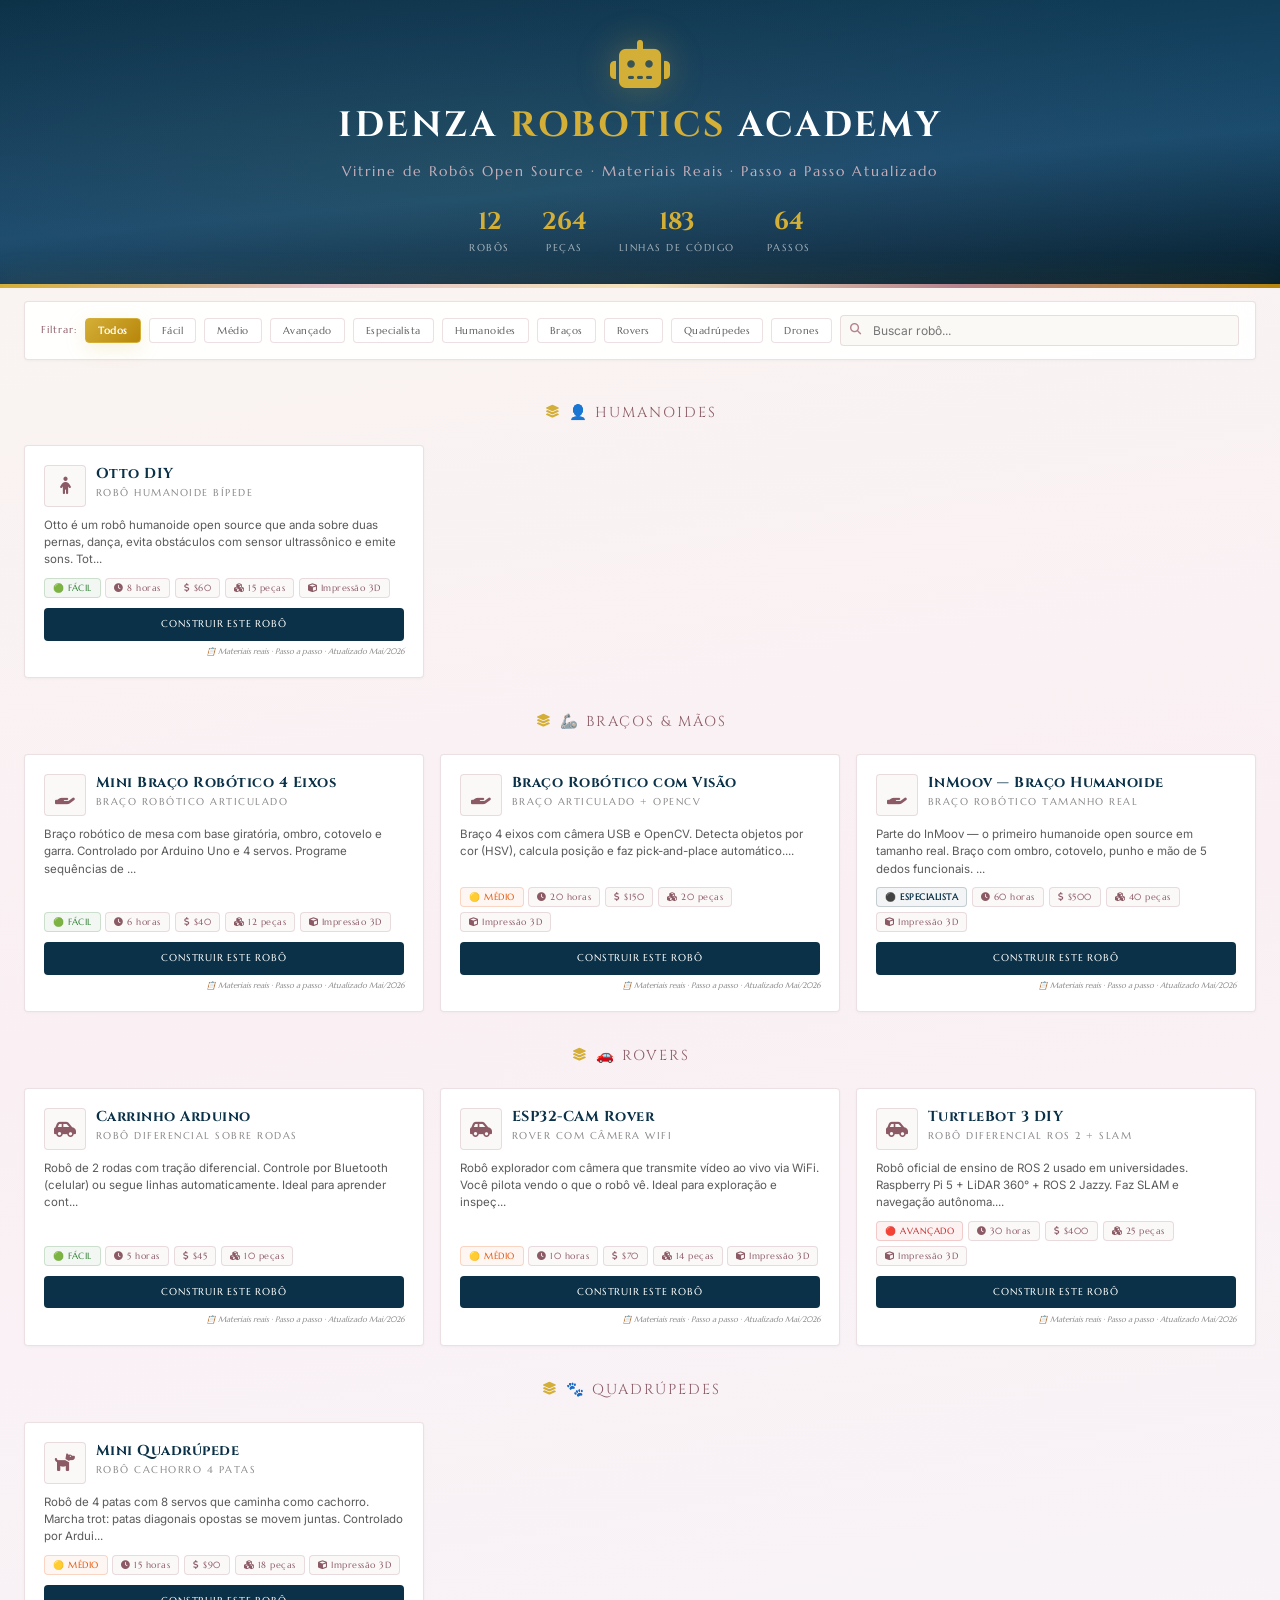
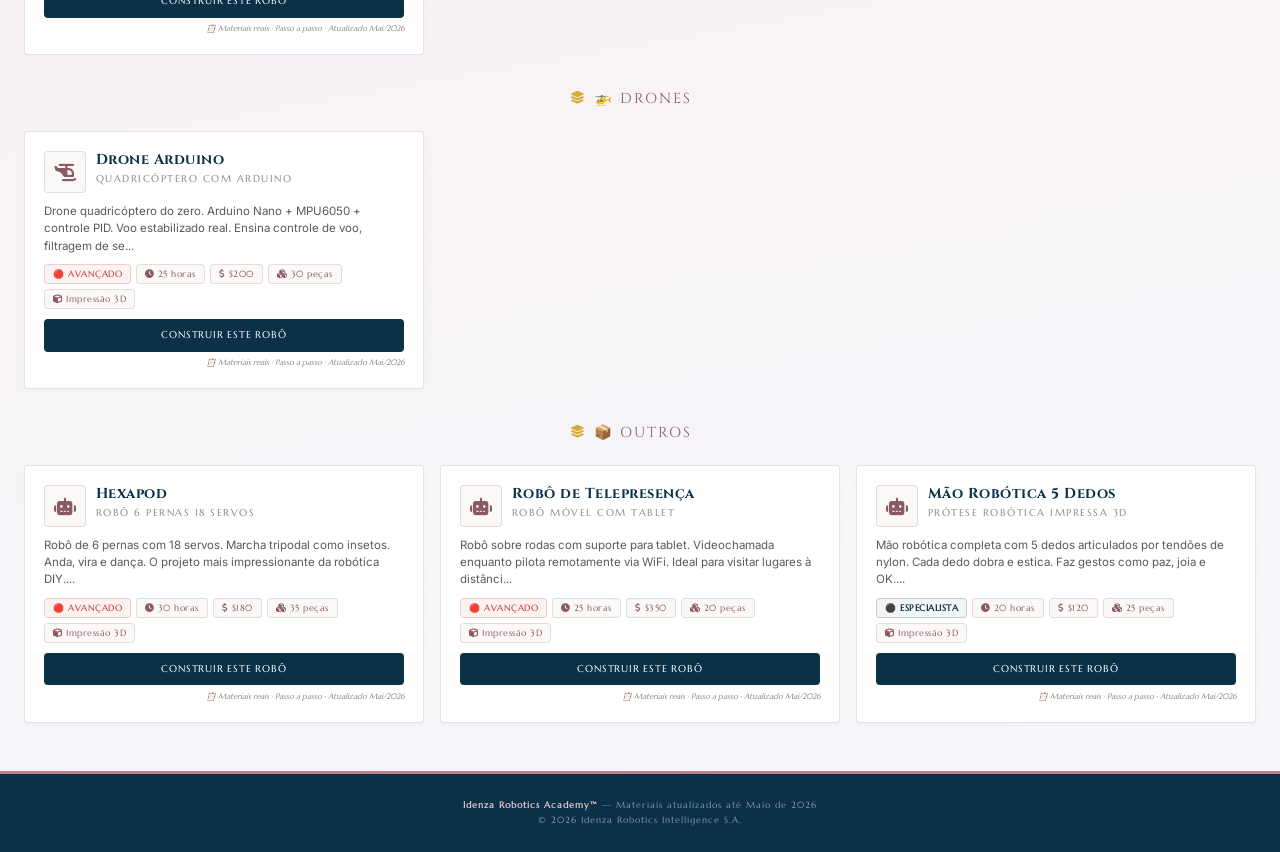
==== commit fa84585b: "Update index.html" ====
--- a/index.html
+++ b/index.html
@@ -5,7 +5,6 @@
     <meta name="viewport" content="width=device-width, initial-scale=1.0">
     <meta name="description" content="Idenza Robotics Academy — Construa robôs reais open source com passo a passo completo, código-fonte funcional e lista de materiais detalhada.">
     <meta name="theme-color" content="#0a3147">
-    <meta name="author" content="Idenza Robotics Intelligence S.A.">
     <title>Idenza Robotics Academy | Construa Robôs Reais Passo a Passo</title>
 
     <link rel="preconnect" href="https://fonts.googleapis.com">
@@ -15,470 +14,183 @@
 
     <style>
         :root {
-            --primary: #0a3147;
-            --primary-light: #1a4b6d;
-            --primary-dark: #061d2b;
-            --gold: #D4AF37;
-            --gold-light: #F4E4B8;
-            --gold-dark: #B8860B;
-            --gold-surface: rgba(212, 175, 55, 0.08);
-            --gold-border: rgba(212, 175, 55, 0.18);
-            --rose: #b5838d;
-            --rose-light: #e4c1c9;
-            --rose-dark: #8b5a65;
-            --rose-surface: rgba(181, 131, 141, 0.06);
-            --rose-border: rgba(181, 131, 141, 0.25);
-            --text: #2b2b2b;
-            --text-light: #5a5a5a;
-            --text-muted: #888888;
-            --white: #ffffff;
-            --off-white: #faf9f6;
+            --primary: #0a3147; --primary-light: #1a4b6d; --primary-dark: #061d2b;
+            --gold: #D4AF37; --gold-light: #F4E4B8; --gold-dark: #B8860B;
+            --gold-surface: rgba(212,175,55,0.07); --gold-border: rgba(212,175,55,0.18);
+            --rose: #b5838d; --rose-light: #e4c1c9; --rose-dark: #8b5a65;
+            --rose-surface: rgba(181,131,141,0.06); --rose-border: rgba(181,131,141,0.25);
+            --text: #2b2b2b; --text-light: #5a5a5a; --text-muted: #888888;
+            --white: #fff; --off-white: #faf9f6;
             --bg: linear-gradient(170deg, #f9f5f0 0%, #faf0f4 40%, #f5f7fa 100%);
-            --critical: #c62828;
-            --critical-bg: rgba(198, 40, 40, 0.06);
-            --warning: #e65100;
-            --warning-bg: rgba(230, 81, 0, 0.05);
-            --success: #2e7d32;
-            --success-bg: rgba(46, 125, 50, 0.06);
+            --critical: #c62828; --critical-bg: rgba(198,40,40,0.06);
+            --warning: #e65100; --warning-bg: rgba(230,81,0,0.05);
+            --success: #2e7d32; --success-bg: rgba(46,125,50,0.06);
             --shadow-sm: 0 1px 3px rgba(10,49,71,0.04);
             --shadow-md: 0 4px 15px rgba(10,49,71,0.06);
-            --shadow-lg: 0 10px 30px rgba(10,49,71,0.10);
             --shadow-rose: 0 6px 20px rgba(181,131,141,0.18);
-            --shadow-gold: 0 6px 20px rgba(212,175,55,0.18);
-            --radius-sm: 4px;
-            --radius-md: 8px;
-            --radius-lg: 12px;
-            --radius-xl: 16px;
-            --font-display: 'Cinzel', 'Times New Roman', serif;
-            --font-body: 'Inter', system-ui, sans-serif;
-            --font-accent: 'Marcellus', 'Georgia', serif;
-            --font-mono: 'JetBrains Mono', 'Courier New', monospace;
-            --transition: all 0.28s cubic-bezier(0.4, 0, 0.2, 1);
+            --radius-sm: 4px; --radius-md: 8px; --radius-lg: 12px;
+            --font-display: 'Cinzel','Times New Roman',serif;
+            --font-body: 'Inter',system-ui,sans-serif;
+            --font-accent: 'Marcellus','Georgia',serif;
+            --font-mono: 'JetBrains Mono','Courier New',monospace;
+            --transition: all 0.28s cubic-bezier(0.4,0,0.2,1);
         }
-
-        * { margin:0; padding:0; box-sizing:border-box; }
-
-        body {
-            font-family: var(--font-body);
-            background: var(--bg);
-            color: var(--text);
-            line-height: 1.6;
-            min-height: 100vh;
-            overflow-x: hidden;
+        *{margin:0;padding:0;box-sizing:border-box}
+        body{font-family:var(--font-body);background:var(--bg);color:var(--text);line-height:1.6;min-height:100vh;overflow-x:hidden}
+        ::-webkit-scrollbar{width:7px}
+        ::-webkit-scrollbar-track{background:rgba(10,49,71,0.03)}
+        ::-webkit-scrollbar-thumb{background:rgba(181,131,141,0.3);border-radius:4px}
+        ::-webkit-scrollbar-thumb:hover{background:rgba(181,131,141,0.5)}
+
+        /* HEADER */
+        .header{background:linear-gradient(175deg,var(--primary)0%,var(--primary-light)60%,var(--primary-dark)100%);color:var(--white);padding:2.5rem 2rem 2rem;text-align:center;position:relative;overflow:hidden}
+        .header::after{content:'';position:absolute;bottom:0;left:0;width:100%;height:4px;background:linear-gradient(90deg,var(--gold),var(--rose-light),var(--gold-light),var(--rose),var(--gold-dark));box-shadow:0 0 30px rgba(212,175,55,0.4)}
+        .header::before{content:'';position:absolute;top:-40%;left:-20%;width:140%;height:180%;background:radial-gradient(ellipse at 40% 55%,rgba(212,175,55,0.06)0%,rgba(181,131,141,0.04)30%,transparent 60%);pointer-events:none}
+        .header-content{position:relative;z-index:1}
+        .header-icon{font-size:3rem;color:var(--gold);margin-bottom:0.6rem;display:block;text-shadow:0 0 35px rgba(212,175,55,0.35);animation:floatIcon 3.5s ease-in-out infinite}
+        @keyframes floatIcon{0%,100%{transform:translateY(0)}50%{transform:translateY(-8px)}}
+        .header h1{font-family:var(--font-display);font-size:clamp(1.4rem,3vw,2.2rem);letter-spacing:3px;color:var(--white);text-transform:uppercase}
+        .header h1 .gold{color:var(--gold)}
+        .header .subtitle{font-family:var(--font-accent);color:var(--rose-light);font-size:0.9rem;letter-spacing:2px;opacity:.85;margin-top:0.4rem}
+        .header-stats{display:flex;justify-content:center;gap:2rem;flex-wrap:wrap;margin-top:1.2rem}
+        .header-stat{text-align:center}
+        .stat-value{font-family:var(--font-display);font-size:1.5rem;color:var(--gold);font-weight:700}
+        .stat-label{font-family:var(--font-accent);font-size:0.6rem;color:rgba(255,255,255,0.6);letter-spacing:1.5px;text-transform:uppercase}
+
+        /* FILTROS */
+        .filtros-bar{max-width:1300px;margin:0 auto;padding:0.8rem 1.5rem;position:sticky;top:0.5rem;z-index:50}
+        .filtros-inner{background:rgba(255,255,255,0.93);backdrop-filter:blur(10px);border-radius:var(--radius-sm);border:1px solid var(--rose-border);padding:0.8rem 1rem;display:flex;flex-wrap:wrap;gap:0.5rem;align-items:center;box-shadow:var(--shadow-sm)}
+        .filtro-chip{padding:5px 12px;border-radius:var(--radius-sm);border:1px solid var(--rose-border);background:var(--white);color:var(--text-light);font-family:var(--font-accent);font-size:0.65rem;cursor:pointer;transition:var(--transition);letter-spacing:0.5px;white-space:nowrap}
+        .filtro-chip:hover{border-color:var(--rose-dark);color:var(--rose-dark);background:var(--rose-surface)}
+        .filtro-chip.active{background:var(--rose);color:var(--white);border-color:var(--rose-dark);font-weight:600;box-shadow:var(--shadow-rose)}
+        .filtro-chip.gold-active{background:linear-gradient(135deg,var(--gold),var(--gold-dark));color:var(--white);border-color:var(--gold);font-weight:600;box-shadow:0 6px 20px rgba(212,175,55,0.18)}
+        .busca-wrap{flex:1;min-width:180px;position:relative;margin-left:auto}
+        .busca-wrap input{width:100%;padding:7px 10px 7px 32px;border-radius:var(--radius-sm);border:1px solid var(--rose-border);font-family:var(--font-body);font-size:0.75rem;background:var(--off-white);transition:var(--transition);color:var(--text)}
+        .busca-wrap input:focus{outline:none;border-color:var(--rose);box-shadow:0 0 0 3px rgba(181,131,141,0.1)}
+        .busca-wrap .busca-icon{position:absolute;left:10px;top:50%;transform:translateY(-50%);color:var(--rose);font-size:0.7rem}
+
+        /* VITRINE */
+        .vitrine{max-width:1300px;margin:0 auto;padding:0.8rem 1.5rem 3rem;display:grid;grid-template-columns:repeat(auto-fill,minmax(350px,1fr));gap:1rem}
+        .robo-card{background:var(--white);border-radius:var(--radius-sm);border:1px solid var(--rose-border);box-shadow:var(--shadow-sm);padding:1.2rem;display:flex;flex-direction:column;transition:var(--transition);position:relative;overflow:hidden;cursor:pointer}
+        .robo-card:hover{border-color:var(--rose);box-shadow:var(--shadow-rose);transform:translateY(-2px)}
+        .robo-card::before{content:'';position:absolute;top:0;left:0;width:100%;height:3px;background:linear-gradient(90deg,var(--rose),var(--gold),var(--rose-light));transform:scaleX(0);transform-origin:left;transition:transform 0.45s ease}
+        .robo-card:hover::before{transform:scaleX(1)}
+        .card-top{display:flex;align-items:flex-start;gap:0.6rem;margin-bottom:0.6rem}
+        .card-icon{width:42px;height:42px;border-radius:var(--radius-sm);background:var(--rose-surface);display:flex;align-items:center;justify-content:center;flex-shrink:0;border:1px solid var(--rose-border)}
+        .card-icon i{color:var(--rose-dark);font-size:1.1rem}
+        .card-titulos h3{font-family:var(--font-display);font-size:0.9rem;color:var(--primary);margin-bottom:2px;letter-spacing:0.5px;line-height:1.3}
+        .card-tipo{font-family:var(--font-accent);color:var(--text-muted);font-size:0.6rem;text-transform:uppercase;letter-spacing:1.5px}
+        .card-desc{font-size:0.72rem;color:var(--text-light);line-height:1.5;flex:1;margin-bottom:0.6rem}
+        .card-tags{display:flex;flex-wrap:wrap;gap:0.3rem;margin-bottom:0.6rem}
+        .robo-tag{padding:2px 8px;border-radius:var(--radius-sm);font-size:0.55rem;font-family:var(--font-accent);letter-spacing:0.5px;background:var(--rose-surface);border:1px solid var(--rose-border);color:var(--rose-dark);white-space:nowrap}
+        .robo-tag.facil{background:var(--success-bg);border-color:rgba(46,125,50,0.2);color:var(--success)}
+        .robo-tag.medio{background:var(--warning-bg);border-color:rgba(230,81,0,0.2);color:var(--warning)}
+        .robo-tag.avancado{background:var(--critical-bg);border-color:rgba(198,40,40,0.2);color:var(--critical)}
+        .robo-tag.especialista{background:rgba(10,49,71,0.05);border-color:rgba(10,49,71,0.2);color:var(--primary);font-weight:700}
+        .card-footer{display:flex;gap:0.4rem;margin-top:auto}
+        .robo-btn{display:inline-flex;align-items:center;justify-content:center;gap:5px;padding:8px 14px;background:var(--primary);color:var(--white);border:none;border-radius:var(--radius-sm);font-family:var(--font-accent);font-size:0.65rem;letter-spacing:0.8px;text-transform:uppercase;cursor:pointer;text-decoration:none;transition:var(--transition);flex:1;text-align:center}
+        .robo-btn:hover{background:var(--rose-dark);box-shadow:var(--shadow-rose)}
+        .card-update{font-size:0.5rem;color:var(--text-muted);font-family:var(--font-accent);text-align:right;margin-top:0.3rem;font-style:italic}
+        .section-title{max-width:1300px;margin:1rem auto 0.3rem;padding:0 1.5rem;font-family:var(--font-display);font-size:0.9rem;color:var(--rose-dark);letter-spacing:2px;text-transform:uppercase;display:flex;align-items:center;gap:0.5rem;grid-column:1/-1}
+        .section-title i{color:var(--gold);font-size:0.8rem}
+        .section-title::after{content:'';flex:1;height:1px;background:linear-gradient(90deg,var(--rose-border),transparent);margin-left:0.6rem}
+        .vazio{text-align:center;padding:4rem 2rem;grid-column:1/-1}
+        .vazio i{font-size:3rem;color:var(--rose);margin-bottom:1rem;opacity:.3}
+        .vazio h3{font-family:var(--font-display);color:var(--primary)}
+
+        /* PÁGINA DE DETALHES */
+        .pagina-detalhe{display:none;min-height:100vh;flex-direction:column}
+        .pagina-detalhe.ativa{display:flex}
+        .detalhe-header{background:linear-gradient(175deg,var(--primary)0%,var(--primary-light)60%,var(--primary-dark)100%);color:var(--white);padding:2rem;position:relative;overflow:hidden}
+        .detalhe-header::after{content:'';position:absolute;bottom:0;left:0;width:100%;height:4px;background:linear-gradient(90deg,var(--gold),var(--rose-light),var(--gold-dark));box-shadow:0 0 25px rgba(212,175,55,0.4)}
+        .detalhe-header-inner{max-width:1100px;margin:0 auto;position:relative;z-index:1}
+        .breadcrumb{display:flex;align-items:center;gap:0.4rem;margin-bottom:1rem;font-family:var(--font-accent);font-size:0.68rem;letter-spacing:1px;color:rgba(255,255,255,0.5)}
+        .breadcrumb a{color:var(--gold-light);text-decoration:none;cursor:pointer}
+        .breadcrumb a:hover{color:var(--gold)}
+        .breadcrumb i{font-size:0.5rem;color:var(--gold)}
+        .detalhe-header h1{font-family:var(--font-display);font-size:clamp(1.2rem,2.5vw,1.8rem);letter-spacing:2px;margin-bottom:0.3rem}
+        .detalhe-header .subtipo{font-family:var(--font-accent);color:var(--rose-light);font-size:0.8rem;letter-spacing:1.5px;opacity:.85}
+        .detalhe-meta{display:flex;flex-wrap:wrap;gap:1.5rem;margin-top:0.8rem;font-size:0.72rem;color:rgba(255,255,255,0.7)}
+        .detalhe-meta i{color:var(--gold);width:18px;text-align:center;margin-right:4px}
+        .detalhe-meta strong{color:var(--white);font-weight:600}
+        .detalhe-layout{max-width:1100px;margin:0 auto;padding:1.5rem;display:flex;gap:1.5rem;flex:1}
+        .detalhe-sidebar{width:200px;flex-shrink:0;position:sticky;top:1rem;align-self:flex-start}
+        .detalhe-sidebar-inner{background:var(--white);border-radius:var(--radius-sm);border:1px solid var(--rose-border);padding:1rem;box-shadow:var(--shadow-sm)}
+        .detalhe-sidebar h4{font-family:var(--font-display);font-size:0.62rem;color:var(--primary);letter-spacing:1.5px;text-transform:uppercase;margin-bottom:0.6rem;padding-bottom:0.4rem;border-bottom:1px solid var(--rose-border)}
+        .detalhe-sidebar a{display:flex;align-items:center;gap:0.4rem;padding:0.35rem 0.5rem;font-size:0.65rem;color:var(--text-light);text-decoration:none;border-radius:var(--radius-sm);transition:var(--transition);cursor:pointer;margin-bottom:1px}
+        .detalhe-sidebar a:hover,.detalhe-sidebar a.active{background:var(--rose-surface);color:var(--primary);font-weight:500}
+        .detalhe-sidebar a i{font-size:0.55rem;color:var(--rose-dark);width:12px;text-align:center}
+        .detalhe-conteudo{flex:1;min-width:0}
+        .panel{background:var(--white);border-radius:var(--radius-sm);padding:1.4rem;border:1px solid var(--rose-border);box-shadow:var(--shadow-sm);margin-bottom:1rem;transition:var(--transition)}
+        .panel:hover{box-shadow:var(--shadow-md)}
+        .panel-header{display:flex;align-items:center;gap:0.6rem;margin-bottom:1rem;padding-bottom:0.6rem;border-bottom:1px solid var(--rose-border)}
+        .panel-header i{font-size:1rem;color:var(--gold)}
+        .panel-header h2{font-family:var(--font-display);font-size:0.9rem;color:var(--primary);letter-spacing:0.8px;margin:0}
+        .panel-header .badge{margin-left:auto;padding:3px 10px;border-radius:20px;font-family:var(--font-accent);font-size:0.55rem;letter-spacing:1px;text-transform:uppercase;background:var(--rose-surface);color:var(--rose-dark);border:1px solid var(--rose-border)}
+        .bom-table{width:100%;border-collapse:collapse;font-size:0.72rem}
+        .bom-table th{background:var(--primary);color:var(--white);padding:8px 12px;font-family:var(--font-display);font-size:0.58rem;letter-spacing:1px;text-transform:uppercase;text-align:left;font-weight:500}
+        .bom-table th:first-child{border-radius:var(--radius-sm)0 0 0}
+        .bom-table th:last-child{border-radius:0 var(--radius-sm)0 0}
+        .bom-table td{padding:8px 12px;border-bottom:1px solid rgba(181,131,141,0.08)}
+        .bom-table tr:hover td{background:var(--rose-surface)}
+        .bom-table .item-nome{font-weight:600;color:var(--primary)}
+        .bom-table .item-preco{font-family:var(--font-mono);color:var(--gold-dark);font-weight:600;text-align:right}
+        .timeline{position:relative;padding-left:2.2rem}
+        .timeline::before{content:'';position:absolute;left:16px;top:6px;bottom:6px;width:2px;background:linear-gradient(180deg,var(--rose)0%,var(--rose-border)100%)}
+        .timeline-step{position:relative;margin-bottom:1.4rem;padding:1rem 1.2rem;background:var(--white);border-radius:var(--radius-sm);border:1px solid var(--rose-border);cursor:pointer;transition:var(--transition)}
+        .timeline-step:hover{border-color:var(--rose);box-shadow:var(--shadow-rose)}
+        .timeline-step.completed{border-left:3px solid var(--success)}
+        .step-marker{position:absolute;left:-2.2rem;top:1rem;width:34px;height:34px;border-radius:50%;background:linear-gradient(135deg,var(--primary),var(--primary-light));color:var(--gold);display:flex;align-items:center;justify-content:center;font-family:var(--font-display);font-weight:700;font-size:0.75rem;border:2px solid var(--gold);box-shadow:0 0 0 4px var(--white);z-index:2}
+        .timeline-step.completed .step-marker{background:var(--success);color:var(--white);border-color:var(--success)}
+        .timeline-step h4{font-family:var(--font-display);font-size:0.8rem;color:var(--primary);margin-bottom:0.2rem}
+        .timeline-step p{font-size:0.72rem;color:var(--text-light)}
+        .code-block{background:#151b22;border-radius:var(--radius-sm);overflow:hidden;border:1px solid rgba(212,175,55,0.12);margin:0.6rem 0}
+        .code-block-header{display:flex;align-items:center;justify-content:space-between;padding:0.4rem 0.8rem;background:rgba(0,0,0,0.3);border-bottom:1px solid rgba(255,255,255,0.04)}
+        .code-block-header .code-lang{font-family:var(--font-accent);font-size:0.55rem;letter-spacing:1px;color:var(--rose-light);text-transform:uppercase}
+        .code-block-header .copy-btn{display:flex;align-items:center;gap:0.3rem;padding:3px 8px;background:rgba(255,255,255,0.04);border:1px solid rgba(255,255,255,0.08);border-radius:3px;color:rgba(255,255,255,0.4);font-size:0.55rem;font-family:var(--font-accent);cursor:pointer;transition:var(--transition)}
+        .code-block-header .copy-btn:hover{background:rgba(212,175,55,0.15);color:var(--gold);border-color:var(--gold)}
+        .code-block-header .copy-btn.copiado{background:rgba(46,125,50,0.2);color:var(--success);border-color:var(--success)}
+        .code-block pre{margin:0;padding:1rem;overflow-x:auto;font-family:var(--font-mono);font-size:0.62rem;line-height:1.5;color:#c9d1d9;white-space:pre-wrap;word-break:break-word}
+        .tips-grid{display:grid;grid-template-columns:1fr 1fr;gap:0.5rem}
+        .tip-card{padding:0.7rem 0.8rem;background:var(--rose-surface);border-radius:var(--radius-sm);border:1px solid var(--rose-border);font-size:0.68rem;color:var(--text-light);display:flex;align-items:flex-start;gap:0.4rem}
+        .tip-card i{color:var(--gold);font-size:0.7rem;margin-top:2px}
+        .learning-list{display:grid;grid-template-columns:1fr 1fr;gap:0.3rem;font-size:0.72rem}
+        .learning-list li{display:flex;align-items:flex-start;gap:0.4rem;padding:0.4rem 0.6rem;border-radius:var(--radius-sm);transition:var(--transition)}
+        .learning-list li:hover{background:var(--rose-surface)}
+        .learning-list li i{color:var(--success);font-size:0.6rem;margin-top:3px}
+        .alert-prereq{display:flex;align-items:flex-start;gap:0.6rem;padding:0.8rem 1rem;background:var(--warning-bg);border-left:3px solid var(--warning);border-radius:var(--radius-sm);margin-bottom:0.5rem;font-size:0.72rem}
+        .alert-prereq i{color:var(--warning);font-size:0.9rem;margin-top:2px}
+        .projeto-footer{background:var(--primary);color:rgba(255,255,255,0.5);text-align:center;padding:1.5rem;font-size:0.58rem;font-family:var(--font-accent);letter-spacing:1px;border-top:3px solid var(--rose)}
+        .projeto-footer strong{color:var(--rose-light)}
+        .progress-mini{margin-top:0.6rem;padding-top:0.5rem;border-top:1px solid var(--rose-border);font-size:0.55rem;color:var(--text-muted)}
+        .progress-mini .progress-bar{width:100%;height:4px;background:var(--rose-surface);border-radius:4px;margin-top:3px;overflow:hidden}
+        .progress-mini .progress-fill{height:100%;background:linear-gradient(90deg,var(--rose),var(--gold-dark));border-radius:4px;transition:width 0.5s ease}
+
+        @media(max-width:768px){
+            .header{padding:1.8rem 1rem 1.5rem}.header h1{font-size:1.1rem}.vitrine{grid-template-columns:1fr;padding:0.5rem 0.8rem}
+            .filtros-bar{padding:0.4rem 0.8rem}.filtros-inner{flex-direction:column;align-items:stretch}
+            .busca-wrap{margin-left:0;width:100%}.detalhe-layout{flex-direction:column}.detalhe-sidebar{width:100%;position:static}
+            .detalhe-sidebar-inner{display:flex;flex-wrap:wrap;gap:0.3rem}.detalhe-sidebar h4{width:100%;margin-bottom:0.2rem}
+            .detalhe-sidebar a{font-size:0.6rem;padding:0.25rem 0.4rem}.learning-list{grid-template-columns:1fr}.tips-grid{grid-template-columns:1fr}
         }
-
-        ::-webkit-scrollbar { width: 7px; }
-        ::-webkit-scrollbar-track { background: rgba(10,49,71,0.03); }
-        ::-webkit-scrollbar-thumb { background: rgba(181,131,141,0.3); border-radius: 4px; }
-        ::-webkit-scrollbar-thumb:hover { background: rgba(181,131,141,0.5); }
-
-        /* ============================================================
-           HEADER
-           ============================================================ */
-        .header {
-            background: linear-gradient(175deg, var(--primary) 0%, var(--primary-light) 60%, var(--primary-dark) 100%);
-            color: var(--white);
-            padding: 3rem 2rem 2.5rem;
-            text-align: center;
-            position: relative;
-            overflow: hidden;
-        }
-        .header::after {
-            content: '';
-            position: absolute;
-            bottom: 0; left: 0;
-            width: 100%; height: 4px;
-            background: linear-gradient(90deg, var(--gold), var(--rose-light), var(--gold-light), var(--rose), var(--gold-dark));
-            box-shadow: 0 0 30px rgba(212,175,55,0.4);
-        }
-        .header::before {
-            content: '';
-            position: absolute;
-            top: -40%; left: -20%;
-            width: 140%; height: 180%;
-            background: radial-gradient(ellipse at 40% 55%, rgba(212,175,55,0.06) 0%, rgba(181,131,141,0.04) 30%, transparent 60%);
-            pointer-events: none;
-        }
-        .header-content { position: relative; z-index: 1; }
-        .header-icon {
-            font-size: 3.2rem;
-            color: var(--gold);
-            margin-bottom: 0.8rem;
-            display: block;
-            text-shadow: 0 0 35px rgba(212,175,55,0.35);
-            animation: floatIcon 3.5s ease-in-out infinite;
-        }
-        @keyframes floatIcon {
-            0%, 100% { transform: translateY(0); }
-            50% { transform: translateY(-9px); }
-        }
-        .header h1 {
-            font-family: var(--font-display);
-            font-size: clamp(1.5rem, 3.5vw, 2.5rem);
-            letter-spacing: 3px;
-            margin-bottom: 0.4rem;
-            color: var(--white);
-            text-transform: uppercase;
-        }
-        .header h1 .gold { color: var(--gold); }
-        .header .subtitle {
-            font-family: var(--font-accent);
-            color: var(--rose-light);
-            font-size: 1rem;
-            letter-spacing: 2px;
-            opacity: 0.85;
-            margin-bottom: 1.5rem;
-        }
-        .header-stats {
-            display: flex;
-            justify-content: center;
-            gap: 2.5rem;
-            flex-wrap: wrap;
-            margin-top: 1.2rem;
-        }
-        .header-stat {
-            text-align: center;
-        }
-        .header-stat .stat-value {
-            font-family: var(--font-display);
-            font-size: 1.6rem;
-            color: var(--gold);
-            font-weight: 700;
-        }
-        .header-stat .stat-label {
-            font-family: var(--font-accent);
-            font-size: 0.65rem;
-            color: rgba(255,255,255,0.6);
-            letter-spacing: 1.5px;
-            text-transform: uppercase;
-        }
-
-        /* ============================================================
-           BARRA DE FILTROS
-           ============================================================ */
-        .filtros-bar {
-            max-width: 1300px;
-            margin: 0 auto;
-            padding: 1rem 1.5rem;
-            position: sticky;
-            top: 0.8rem;
-            z-index: 50;
-        }
-        .filtros-inner {
-            background: rgba(255,255,255,0.92);
-            backdrop-filter: blur(12px);
-            border-radius: var(--radius-sm);
-            border: 1px solid var(--rose-border);
-            padding: 0.9rem 1.2rem;
-            display: flex;
-            flex-wrap: wrap;
-            gap: 0.7rem;
-            align-items: center;
-            box-shadow: var(--shadow-sm);
-        }
-        .filtro-chip {
-            padding: 5px 14px;
-            border-radius: var(--radius-sm);
-            border: 1px solid var(--rose-border);
-            background: var(--white);
-            color: var(--text-light);
-            font-family: var(--font-accent);
-            font-size: 0.68rem;
-            cursor: pointer;
-            transition: var(--transition);
-            letter-spacing: 0.6px;
-            white-space: nowrap;
-        }
-        .filtro-chip:hover { border-color: var(--rose-dark); color: var(--rose-dark); background: var(--rose-surface); }
-        .filtro-chip.active {
-            background: var(--rose);
-            color: var(--white);
-            border-color: var(--rose-dark);
-            font-weight: 600;
-            box-shadow: var(--shadow-rose);
-        }
-        .filtro-chip.gold-active {
-            background: linear-gradient(135deg, var(--gold), var(--gold-dark));
-            color: var(--white);
-            border-color: var(--gold);
-            font-weight: 600;
-            box-shadow: var(--shadow-gold);
-        }
-        .busca-wrap {
-            flex: 1;
-            min-width: 200px;
-            position: relative;
-            margin-left: auto;
-        }
-        .busca-wrap input {
-            width: 100%;
-            padding: 8px 12px 8px 36px;
-            border-radius: var(--radius-sm);
-            border: 1px solid var(--rose-border);
-            font-family: var(--font-body);
-            font-size: 0.78rem;
-            background: var(--off-white);
-            transition: var(--transition);
-            color: var(--text);
-        }
-        .busca-wrap input:focus {
-            outline: none;
-            border-color: var(--rose);
-            box-shadow: 0 0 0 3px rgba(181,131,141,0.1);
-        }
-        .busca-wrap .busca-icon {
-            position: absolute;
-            left: 11px;
-            top: 50%;
-            transform: translateY(-50%);
-            color: var(--rose);
-            font-size: 0.75rem;
-        }
-
-        /* ============================================================
-           VITRINE — GRID DE CARDS RETANGULARES (BORDAS ROSE)
-           ============================================================ */
-        .vitrine {
-            max-width: 1300px;
-            margin: 0 auto;
-            padding: 1rem 1.5rem 4rem;
-            display: grid;
-            grid-template-columns: repeat(auto-fill, minmax(370px, 1fr));
-            gap: 1.3rem;
-        }
-        .robo-card {
-            background: var(--white);
-            border-radius: var(--radius-sm);
-            border: 1px solid var(--rose-border);
-            box-shadow: var(--shadow-sm);
-            padding: 1.4rem;
-            display: flex;
-            flex-direction: column;
-            transition: var(--transition);
-            position: relative;
-            overflow: hidden;
-        }
-        .robo-card:hover {
-            border-color: var(--rose);
-            box-shadow: var(--shadow-rose);
-            transform: translateY(-3px);
-        }
-        .robo-card::before {
-            content: '';
-            position: absolute;
-            top: 0; left: 0;
-            width: 100%; height: 3px;
-            background: linear-gradient(90deg, var(--rose), var(--gold), var(--rose-light));
-            transform: scaleX(0);
-            transform-origin: left;
-            transition: transform 0.45s ease;
-        }
-        .robo-card:hover::before { transform: scaleX(1); }
-        .robo-card .card-top {
-            display: flex;
-            align-items: flex-start;
-            gap: 0.7rem;
-            margin-bottom: 0.7rem;
-        }
-        .robo-card .card-icon {
-            width: 46px;
-            height: 46px;
-            border-radius: var(--radius-sm);
-            background: var(--rose-surface);
-            display: flex;
-            align-items: center;
-            justify-content: center;
-            flex-shrink: 0;
-            border: 1px solid var(--rose-border);
-        }
-        .robo-card .card-icon i { color: var(--rose-dark); font-size: 1.2rem; }
-        .robo-card .card-titulos { flex: 1; }
-        .robo-card h3 {
-            font-family: var(--font-display);
-            font-size: 0.95rem;
-            color: var(--primary);
-            margin-bottom: 2px;
-            letter-spacing: 0.5px;
-            line-height: 1.3;
-        }
-        .robo-card .card-tipo {
-            font-family: var(--font-accent);
-            color: var(--text-muted);
-            font-size: 0.62rem;
-            text-transform: uppercase;
-            letter-spacing: 1.8px;
-        }
-        .robo-card .card-desc {
-            font-size: 0.76rem;
-            color: var(--text-light);
-            line-height: 1.5;
-            flex: 1;
-            margin-bottom: 0.8rem;
-        }
-        .robo-card .card-tags {
-            display: flex;
-            flex-wrap: wrap;
-            gap: 0.35rem;
-            margin-bottom: 0.8rem;
-        }
-        .robo-tag {
-            padding: 2px 9px;
-            border-radius: var(--radius-sm);
-            font-size: 0.58rem;
-            font-family: var(--font-accent);
-            letter-spacing: 0.5px;
-            background: var(--rose-surface);
-            border: 1px solid var(--rose-border);
-            color: var(--rose-dark);
-            white-space: nowrap;
-        }
-        .robo-tag.facil { background: var(--success-bg); border-color: rgba(46,125,50,0.2); color: var(--success); }
-        .robo-tag.medio { background: var(--warning-bg); border-color: rgba(230,81,0,0.2); color: var(--warning); }
-        .robo-tag.avancado { background: var(--critical-bg); border-color: rgba(198,40,40,0.2); color: var(--critical); }
-        .robo-tag.especialista { background: rgba(10,49,71,0.05); border-color: rgba(10,49,71,0.2); color: var(--primary); font-weight: 700; }
-        .robo-tag i { margin-right: 2px; }
-
-        .robo-card .card-footer {
-            display: flex;
-            gap: 0.5rem;
-            align-items: center;
-            margin-top: auto;
-        }
-        .robo-btn {
-            display: inline-flex;
-            align-items: center;
-            justify-content: center;
-            gap: 6px;
-            padding: 9px 16px;
-            background: var(--primary);
-            color: var(--white);
-            border: none;
-            border-radius: var(--radius-sm);
-            font-family: var(--font-accent);
-            font-size: 0.68rem;
-            letter-spacing: 0.8px;
-            text-transform: uppercase;
-            cursor: pointer;
-            text-decoration: none;
-            transition: var(--transition);
-            flex: 1;
-            text-align: center;
-        }
-        .robo-btn:hover {
-            background: var(--rose-dark);
-            box-shadow: var(--shadow-rose);
-        }
-        .robo-btn-outline {
-            background: transparent;
-            border: 1px solid var(--rose-border);
-            color: var(--rose-dark);
-            flex: 0;
-            padding: 9px 10px;
-            border-radius: var(--radius-sm);
-            cursor: pointer;
-            transition: var(--transition);
-            font-size: 0.7rem;
-        }
-        .robo-btn-outline:hover { background: var(--rose-surface); border-color: var(--rose); }
-
-        /* Subtítulo informativo sob cada card */
-        .card-update-note {
-            margin-top: 0.35rem;
-            font-size: 0.52rem;
-            color: var(--text-muted);
-            font-family: var(--font-accent);
-            letter-spacing: 0.4px;
-            text-align: right;
-            font-style: italic;
-        }
-
-        /* ============================================================
-           SEÇÕES TEMÁTICAS (HUMANOIDES, QUADRÚPEDES, ETC.)
-           ============================================================ */
-        .section-title {
-            max-width: 1300px;
-            margin: 1.5rem auto 0.5rem;
-            padding: 0 1.5rem;
-            font-family: var(--font-display);
-            font-size: 1rem;
-            color: var(--rose-dark);
-            letter-spacing: 2px;
-            text-transform: uppercase;
-            display: flex;
-            align-items: center;
-            gap: 0.6rem;
-        }
-        .section-title i { color: var(--gold); font-size: 0.85rem; }
-        .section-title::after {
-            content: '';
-            flex: 1;
-            height: 1px;
-            background: linear-gradient(90deg, var(--rose-border), transparent);
-            margin-left: 0.8rem;
-        }
-
-        /* ============================================================
-           ESTADO VAZIO
-           ============================================================ */
-        .vazio {
-            text-align: center;
-            padding: 4rem 2rem;
-            grid-column: 1 / -1;
-        }
-        .vazio i { font-size: 3.5rem; color: var(--rose); margin-bottom: 1rem; opacity: 0.35; }
-        .vazio h3 { font-family: var(--font-display); color: var(--primary); margin-bottom: 0.3rem; }
-        .vazio p { color: var(--text-muted); font-size: 0.8rem; }
-
-        /* ============================================================
-           FOOTER
-           ============================================================ */
-        .footer {
-            background: var(--primary);
-            color: rgba(255,255,255,0.5);
-            text-align: center;
-            padding: 2.5rem 1.5rem;
-            font-size: 0.62rem;
-            font-family: var(--font-accent);
-            letter-spacing: 1px;
-            margin-top: 2rem;
-            border-top: 3px solid var(--rose);
-        }
-        .footer strong { color: var(--rose-light); }
-        .footer a { color: var(--gold); text-decoration: none; }
-        .footer a:hover { text-decoration: underline; }
-
-        @media (max-width: 768px) {
-            .header { padding: 2rem 1rem 1.5rem; }
-            .header h1 { font-size: 1.2rem; }
-            .header-stats { gap: 1.2rem; }
-            .vitrine { grid-template-columns: 1fr; padding: 0.8rem; }
-            .filtros-bar { padding: 0.5rem 0.8rem; }
-            .filtros-inner { flex-direction: column; align-items: stretch; }
-            .busca-wrap { margin-left: 0; width: 100%; }
-        }
+        @keyframes fadeCard{from{opacity:0;transform:translateY(10px)}to{opacity:1;transform:translateY(0)}}
     </style>
 </head>
 <body>
 
-    <!-- ==================== HEADER ==================== -->
+<!-- ==================== CATÁLOGO ==================== -->
+<div id="paginaCatalogo">
     <header class="header">
         <div class="header-content">
             <i class="fas fa-robot header-icon"></i>
             <h1>Idenza <span class="gold">Robotics</span> Academy</h1>
-            <p class="subtitle">Vitrine Luxuosa de Robôs Open Source · Materiais Reais · Passo a Passo Atualizado</p>
-            <div class="header-stats" id="headerStats">
-                <div class="header-stat"><div class="stat-value" id="totalRobos">—</div><div class="stat-label">Robôs</div></div>
-                <div class="header-stat"><div class="stat-value" id="totalPecas">—</div><div class="stat-label">Peças</div></div>
-                <div class="header-stat"><div class="stat-value" id="totalCodigo">—</div><div class="stat-label">Linhas de Código</div></div>
-                <div class="header-stat"><div class="stat-value" id="totalPassos">—</div><div class="stat-label">Passos</div></div>
-            </div>
+            <p class="subtitle">Vitrine de Robôs Open Source · Materiais Reais · Passo a Passo Atualizado</p>
+            <div class="header-stats" id="headerStats"></div>
         </div>
     </header>
-
-    <!-- ==================== FILTROS ==================== -->
     <div class="filtros-bar">
         <div class="filtros-inner">
-            <span style="font-family:var(--font-accent);font-size:0.65rem;color:var(--rose-dark);letter-spacing:1px;white-space:nowrap;">Filtrar por:</span>
+            <span style="font-family:var(--font-accent);font-size:0.62rem;color:var(--rose-dark);letter-spacing:1px">Filtrar:</span>
             <button class="filtro-chip active gold-active" data-filtro="todos">Todos</button>
             <button class="filtro-chip" data-filtro="fácil">Fácil</button>
             <button class="filtro-chip" data-filtro="médio">Médio</button>
@@ -489,181 +201,338 @@
             <button class="filtro-chip" data-tipo="rover">Rovers</button>
             <button class="filtro-chip" data-tipo="quadrupede">Quadrúpedes</button>
             <button class="filtro-chip" data-tipo="drone">Drones</button>
-            <div class="busca-wrap">
-                <i class="fas fa-search busca-icon"></i>
-                <input type="text" id="buscaInput" placeholder="Buscar robô por nome, tipo, peça...">
+            <div class="busca-wrap"><i class="fas fa-search busca-icon"></i><input type="text" id="buscaInput" placeholder="Buscar robô..."></div>
+        </div>
+    </div>
+    <main class="vitrine" id="vitrineRobos"></main>
+    <footer class="projeto-footer" style="margin-top:0">
+        <strong>Idenza Robotics Academy™</strong> — Materiais atualizados até Maio de 2026<br>© 2026 Idenza Robotics Intelligence S.A.
+    </footer>
+</div>
+
+<!-- ==================== PÁGINA DE DETALHES ==================== -->
+<div class="pagina-detalhe" id="paginaDetalhe">
+    <header class="detalhe-header">
+        <div class="detalhe-header-inner">
+            <div class="breadcrumb"><a onclick="voltarCatalogo()"><i class="fas fa-home"></i> Catálogo</a><i class="fas fa-chevron-right"></i><span id="breadNome">—</span></div>
+            <h1 id="detNome">—</h1>
+            <p class="subtipo" id="detTipo">—</p>
+            <div class="detalhe-meta">
+                <span><i class="fas fa-signal"></i> <strong id="detDificuldade">—</strong></span>
+                <span><i class="fas fa-clock"></i> <strong id="detTempo">—</strong></span>
+                <span><i class="fas fa-dollar-sign"></i> <strong id="detCusto">—</strong></span>
+                <span><i class="fas fa-cubes"></i> <strong id="detPecas">—</strong></span>
             </div>
         </div>
+    </header>
+    <div class="detalhe-layout">
+        <nav class="detalhe-sidebar" id="detalheSidebar">
+            <div class="detalhe-sidebar-inner">
+                <h4>Navegar</h4>
+                <a href="#detSobre"><i class="fas fa-info-circle"></i> Sobre</a>
+                <a href="#detAprender"><i class="fas fa-graduation-cap"></i> Aprender</a>
+                <a href="#detMateriais"><i class="fas fa-shopping-cart"></i> Materiais</a>
+                <a href="#detPassos"><i class="fas fa-list-ol"></i> Passos</a>
+                <a href="#detCodigo"><i class="fas fa-code"></i> Código</a>
+                <a href="#detDicas"><i class="fas fa-lightbulb"></i> Dicas</a>
+                <div class="progress-mini">Progresso<div class="progress-bar"><div class="progress-fill" id="detProgress" style="width:0%"></div></div></div>
+            </div>
+        </nav>
+        <main class="detalhe-conteudo" id="detConteudo"></main>
     </div>
-
-    <!-- ==================== VITRINE ==================== -->
-    <main>
-        <div class="vitrine" id="vitrineRobos"></div>
-    </main>
-
-    <!-- ==================== FOOTER ==================== -->
-    <footer class="footer">
-        <strong>Idenza Robotics Academy™</strong> — Materiais atualizados até Maio de 2026 · Preços baseados no mercado brasileiro e internacional.<br>
-        <a href="mailto:contato@idenzarobotics.com">contato@idenzarobotics.com</a> &nbsp;|&nbsp;
-        © 2026 Idenza Robotics Intelligence S.A. &nbsp;|&nbsp; Build v6.0.0
-    </footer>
-
-    <script src="projetos/data/robos-database.js"></script>
-    <script>
-        (function() {
-            const robos = window.IDENZA_ROBOS_DATABASE || [];
-            const vitrine = document.getElementById('vitrineRobos');
-            const buscaInput = document.getElementById('buscaInput');
-            let filtroDificuldade = 'todos';
-            let filtroTipo = 'todos';
-            let buscaTexto = '';
-
-            // Estatísticas
-            const totalPecas = robos.reduce((s, r) => s + (r.pecas||0), 0);
-            const totalPassos = robos.reduce((s, r) => s + (r.passos?.length||0), 0);
-            const totalLinhas = robos.reduce((s, r) => {
-                if (!r.codigoFonte) return s;
-                return s + Object.values(r.codigoFonte).reduce((ss, c) => ss + (c?.split('\n')?.length||0), 0);
-            }, 0);
-            document.getElementById('totalRobos').textContent = robos.length;
-            document.getElementById('totalPecas').textContent = totalPecas;
-            document.getElementById('totalCodigo').textContent = totalLinhas.toLocaleString();
-            document.getElementById('totalPassos').textContent = totalPassos;
-
-            function getIcone(tipo) {
-                const t = tipo.toLowerCase();
-                if (t.includes('humanoide')) return 'fa-child';
-                if (t.includes('braço')) return 'fa-hand-holding';
-                if (t.includes('rover')||t.includes('carrinho')||t.includes('diferencial')) return 'fa-car-side';
-                if (t.includes('quadrúpede')||t.includes('hexapod')||t.includes('cachorro')) return 'fa-dog';
-                if (t.includes('drone')||t.includes('quadricóptero')) return 'fa-helicopter';
-                if (t.includes('telepresença')) return 'fa-video';
-                if (t.includes('mão')) return 'fa-hand-paper';
-                return 'fa-robot';
-            }
-
-            function getTagClass(d) {
-                const m = { 'fácil':'facil','médio':'medio','avançado':'avancado','especialista':'especialista' };
-                return m[d]||'';
-            }
-
-            function getEmoji(d) {
-                const m = { 'fácil':'🟢','médio':'🟡','avançado':'🔴','especialista':'⚫' };
-                return m[d]||'';
-            }
-
-            function getCategoriaTipo(tipo) {
-                const t = tipo.toLowerCase();
-                if (t.includes('humanoide')) return 'humanoides';
-                if (t.includes('braço')) return 'bracos';
-                if (t.includes('rover')||t.includes('carrinho')||t.includes('diferencial')) return 'rovers';
-                if (t.includes('quadrúpede')||t.includes('hexapod')||t.includes('cachorro')) return 'quadrupedes';
-                if (t.includes('drone')||t.includes('quadricóptero')) return 'drones';
-                if (t.includes('mão')) return 'bracos';
-                return 'outros';
-            }
-
-            function agruparPorCategoria(lista) {
-                const grupos = { humanoides:[], bracos:[], rovers:[], quadrupedes:[], drones:[], outros:[] };
-                lista.forEach(r => {
-                    const cat = getCategoriaTipo(r.tipo);
-                    grupos[cat].push(r);
-                });
-                return grupos;
-            }
-
-            function renderizar() {
-                let filtrados = [...robos];
-                if (filtroDificuldade !== 'todos') filtrados = filtrados.filter(r => r.dificuldade === filtroDificuldade);
-                if (filtroTipo !== 'todos') {
-                    filtrados = filtrados.filter(r => getCategoriaTipo(r.tipo) === filtroTipo);
-                }
-                if (buscaTexto.trim()) {
-                    const q = buscaTexto.toLowerCase().trim();
-                    filtrados = filtrados.filter(r => r.nome.toLowerCase().includes(q) || r.tipo.toLowerCase().includes(q) || r.descricao.toLowerCase().includes(q));
-                }
-
-                if (filtrados.length === 0) {
-                    vitrine.innerHTML = `<div class="vazio"><i class="fas fa-search"></i><h3>Nenhum robô encontrado</h3><p>Ajuste os filtros ou limpe a busca.</p></div>`;
-                    return;
-                }
-
-                const grupos = agruparPorCategoria(filtrados);
-                const nomesGrupos = {
-                    humanoides: '👤 Humanoides',
-                    bracos: '🦾 Braços & Mãos',
-                    rovers: '🚗 Rovers & Carrinhos',
-                    quadrupedes: '🐾 Quadrúpedes & Hexapods',
-                    drones: '🚁 Drones',
-                    outros: '📦 Outros'
-                };
-
-                let html = '';
-                Object.entries(grupos).forEach(([grupo, lista]) => {
-                    if (lista.length === 0) return;
-                    html += `<div style="grid-column:1/-1;" class="section-title"><i class="fas fa-layer-group"></i> ${nomesGrupos[grupo]}</div>`;
-                    lista.forEach((robo, idx) => {
-                        html += `
-                        <div class="robo-card" style="animation: fadeCard 0.4s ease both; animation-delay:${idx*40}ms;">
-                            <div class="card-top">
-                                <div class="card-icon"><i class="fas ${getIcone(robo.tipo)}"></i></div>
-                                <div class="card-titulos">
-                                    <h3>${robo.nome}</h3>
-                                    <p class="card-tipo">${robo.tipo}</p>
-                                </div>
-                            </div>
-                            <p class="card-desc">${robo.descricao.substring(0,140)}...</p>
-                            <div class="card-tags">
-                                <span class="robo-tag ${getTagClass(robo.dificuldade)}">${getEmoji(robo.dificuldade)} ${robo.dificuldade.toUpperCase()}</span>
-                                <span class="robo-tag"><i class="fas fa-clock"></i> ${robo.tempo}</span>
-                                <span class="robo-tag"><i class="fas fa-dollar-sign"></i> ${robo.custo}</span>
-                                <span class="robo-tag"><i class="fas fa-cubes"></i> ${robo.pecas} peças</span>
-                                ${robo.impressao3d ? '<span class="robo-tag"><i class="fas fa-cube"></i> Impressão 3D</span>' : ''}
-                            </div>
-                            <div class="card-footer">
-                                <a href="projetos/template.html?id=${robo.id}" target="_blank" class="robo-btn">
-                                    <i class="fas fa-external-link-alt"></i> Construir Este Robô
-                                </a>
-                            </div>
-                            <p class="card-update-note">📋 Materiais reais · Passo a passo completo · Atualizado Mai/2026</p>
-                        </div>`;
-                    });
-                });
-
-                vitrine.innerHTML = html;
-            }
-
-            // Eventos filtros
-            document.querySelectorAll('.filtro-chip[data-filtro]').forEach(btn => {
-                btn.addEventListener('click', function() {
-                    document.querySelectorAll('.filtro-chip[data-filtro]').forEach(b => { b.classList.remove('active','gold-active'); });
-                    this.classList.add('active','gold-active');
-                    filtroDificuldade = this.dataset.filtro;
-                    filtroTipo = 'todos';
-                    document.querySelectorAll('.filtro-chip[data-tipo]').forEach(b => b.classList.remove('active','gold-active'));
-                    renderizar();
-                });
-            });
-            document.querySelectorAll('.filtro-chip[data-tipo]').forEach(btn => {
-                btn.addEventListener('click', function() {
-                    document.querySelectorAll('.filtro-chip[data-tipo]').forEach(b => { b.classList.remove('active','gold-active'); });
-                    this.classList.add('active','gold-active');
-                    filtroTipo = this.dataset.tipo;
-                    filtroDificuldade = 'todos';
-                    document.querySelectorAll('.filtro-chip[data-filtro]').forEach(b => b.classList.remove('active','gold-active'));
-                    renderizar();
-                });
-            });
-            buscaInput.addEventListener('input', function() {
-                buscaTexto = this.value;
-                renderizar();
-            });
-
-            renderizar();
-        })();
-    </script>
-    <style>
-        @keyframes fadeCard { from { opacity:0; transform:translateY(12px); } to { opacity:1; transform:translateY(0); } }
-    </style>
+    <footer class="projeto-footer"><strong>Idenza Robotics Academy™</strong> — Projeto Open Source · Construa seu próprio robô<br>© 2026 Idenza Robotics Intelligence S.A.</footer>
+</div>
+
+<script>
+// ============================================================
+// BANCO DE DADOS COMPLETO — 12 ROBÔS
+// ============================================================
+const ROBOS = [
+    {id:"otto-diy",nome:"Otto DIY",tipo:"Robô Humanoide Bípede",dificuldade:"fácil",custo:"$60",tempo:"8 horas",pecas:15,impressao3d:true,arquivos3D:"https://www.thingiverse.com/thing:1568652",comunidade:"https://www.ottodiy.com/",github:"https://github.com/OttoDIY/",descricao:"Otto é um robô humanoide open source que anda sobre duas pernas, dança, evita obstáculos com sensor ultrassônico e emite sons. Totalmente impresso em 3D e controlado por Arduino Nano. Mais de 100.000 pessoas já construíram.",aprendizado:["Montagem de robô humanoide articulado com 4 servos","Programação de servomotores com biblioteca Servo.h","Calibração de marcha bípede","Uso de sensor ultrassônico HC-SR04","Comunicação Bluetooth HC-05","Impressão 3D de peças estruturais"],preRequisitos:["Nenhum — ideal para primeira montagem"],bom:[{item:"Arduino Nano",qtd:1,preco:"$8",funcao:"Cérebro do robô"},{item:"Micro Servo MG90S 9g",qtd:4,preco:"$3",funcao:"Articulações: quadris e joelhos"},{item:"HC-SR04 Ultrassônico",qtd:1,preco:"$3",funcao:"Olhos — detecta obstáculos"},{item:"Buzzer 5V",qtd:1,preco:"$1",funcao:"Sons e melodias"},{item:"HC-05 Bluetooth",qtd:1,preco:"$5",funcao:"Controle via celular"},{item:"Bateria LiPo 7.4V 500mAh",qtd:1,preco:"$10",funcao:"Alimentação (~30 min)"},{item:"Regulador Step-Down 5V",qtd:1,preco:"$2",funcao:"Estabilizar tensão"},{item:"Filamento PLA",qtd:1,preco:"$15",funcao:"Corpo impresso (~200g)"},{item:"Parafusos M2/M3",qtd:20,preco:"$2",funcao:"Fixação"},{item:"Jumpers Fêmea-Fêmea",qtd:10,preco:"$1",funcao:"Conexões"},{item:"Chave Liga/Desliga",qtd:1,preco:"$1",funcao:"Interruptor"}],ferramentas:["Impressora 3D","Chave Phillips","Alicate","Arduino IDE"],passos:[{numero:1,titulo:"Imprimir Peças 3D",descricao:"Baixe os STL gratuitos. Imprima cabeça, tronco (2 metades), 2 pernas (coxa+tíbia), 2 pés. PLA 20% infill. ~4 horas de impressão."},{numero:2,titulo:"Calibrar Servos (ANTES de montar)",descricao:"Carregue 'calibrar_servos.ino' no Arduino. Centralize os 4 servos em 90°. CRÍTICO: montar sem calibrar quebra as peças.",codigo:"calibrar_servos.ino"},{numero:3,titulo:"Montar Pernas",descricao:"2 servos por perna: quadril (frente/trás) e joelho (lateral). Use parafusos M2. Sem folgas."},{numero:4,titulo:"Montar Tronco e Cabeça",descricao:"Junte as metades do tronco. Fixe servos do quadril. Encaixe a cabeça. Passe fios pelos canais."},{numero:5,titulo:"Instalar Arduino e Sensores",descricao:"Arduino no peito. HC-SR04 nos olhos. Buzzer no peito. HC-05 atrás."},{numero:6,titulo:"Ligações Elétricas",descricao:"Siga o diagrama. Use jumpers fêmea-fêmea. ORGANIZE os fios com abraçadeiras.",codigo:"diagrama_ligacoes.txt"},{numero:7,titulo:"Carregar Firmware",descricao:"Abra OttoDIY.ino na Arduino IDE. Placa: Arduino Nano, processador: ATmega328P (Old Bootloader). Upload."},{numero:8,titulo:"Calibrar Marcha",descricao:"Ajuste valores TRIM até o robô ficar em pé. Teste: andar, virar, dançar."},{numero:9,titulo:"Conectar ao Celular",descricao:"App 'Otto DIY' → parear HC-05 → pilotar remotamente!"}],codigoFonte:{"calibrar_servos.ino":`#include <Servo.h>
+Servo qe,je,qd,jd;
+void setup(){
+  qe.attach(2);je.attach(3);qd.attach(4);jd.attach(5);
+  qe.write(90);je.write(90);qd.write(90);jd.write(90);
+  Serial.begin(9600);
+  Serial.println("SERVOS EM 90 GRAUS — MONTE AS PERNAS AGORA");
+}
+void loop(){}`,"diagrama_ligacoes.txt":`LIGACOES OTTO DIY
+=================
+PINO 2 -> Servo Quadril Esq
+PINO 3 -> Servo Joelho Esq
+PINO 4 -> Servo Quadril Dir
+PINO 5 -> Servo Joelho Dir
+PINO 8 -> Buzzer
+PINO 9 -> HC-SR04 TRIG
+PINO 10 -> HC-SR04 ECHO
+PINO 0 -> HC-05 RX
+PINO 1 -> HC-05 TX
+Bateria -> Regulador 5V -> Arduino 5V
+TODOS GNDs JUNTOS`},dicas:["Se cair para frente: aumente TRIM do quadril","Bateria fraca = movimentos lentos","Comece com passos de 500ms e reduza","Fixe jumpers com cola quente"]},
+    {id:"mini-braco-robotico",nome:"Mini Braço Robótico 4 Eixos",tipo:"Braço Robótico Articulado",dificuldade:"fácil",custo:"$40",tempo:"6 horas",pecas:12,impressao3d:true,arquivos3D:"https://www.thingiverse.com/thing:30163",descricao:"Braço robótico de mesa com base giratória, ombro, cotovelo e garra. Controlado por Arduino Uno e 4 servos. Programe sequências de pick-and-place.",aprendizado:["Montagem de braço articulado","Controle de 4 servos simultâneos","Programação de sequências pick-and-place","Uso de potenciômetros para controle manual"],preRequisitos:["Arduino básico"],bom:[{item:"Arduino Uno R3",qtd:1,preco:"$10",funcao:"Controlador"},{item:"Servo MG996R",qtd:2,preco:"$8",funcao:"Base e ombro (força)"},{item:"Servo SG90",qtd:2,preco:"$2",funcao:"Cotovelo e garra"},{item:"Potenciômetro 10K",qtd:4,preco:"$1",funcao:"Controle manual"},{item:"Fonte 5V 3A",qtd:1,preco:"$8",funcao:"Alimentação"},{item:"Filamento PLA",qtd:1,preco:"$12",funcao:"Peças (~150g)"},{item:"Parafusos M3",qtd:16,preco:"$2",funcao:"Fixação"},{item:"Jumpers e Breadboard",qtd:1,preco:"$5",funcao:"Conexões"}],ferramentas:["Impressora 3D","Chave Phillips","Arduino IDE"],passos:[{numero:1,titulo:"Imprimir Peças",descricao:"Base giratória, braço inferior, braço superior, garra (2 dedos), suportes. PLA 25% infill."},{numero:2,titulo:"Montar Base",descricao:"Servo MG996R na base para rotação horizontal (180°)."},{numero:3,titulo:"Ombro e Cotovelo",descricao:"MG996R no ombro, SG90 no cotovelo. Movimento livre."},{numero:4,titulo:"Garra",descricao:"SG90 abre/fecha. Borrachinha nos dedos para aderência."},{numero:5,titulo:"Ligações",descricao:"Servos: Base→9, Ombro→10, Cotovelo→11, Garra→6. Potenciômetros→A0-A3. Fonte externa 5V 3A."},{numero:6,titulo:"Programar",descricao:"Carregue braco_controle.ino. Potenciômetros movem cada eixo. Botão no pino 2 executa sequência automática.",codigo:"braco_controle.ino"}],codigoFonte:{"braco_controle.ino":`#include <Servo.h>
+Servo base,ombro,cotovelo,garra;
+#define BOTAO 2
+void setup(){
+  base.attach(9);ombro.attach(10);cotovelo.attach(11);garra.attach(6);
+  pinMode(BOTAO,INPUT_PULLUP);
+  base.write(90);ombro.write(90);cotovelo.write(90);garra.write(90);
+}
+void loop(){
+  base.write(map(analogRead(A0),0,1023,0,180));
+  ombro.write(map(analogRead(A1),0,1023,0,180));
+  cotovelo.write(map(analogRead(A2),0,1023,0,180));
+  garra.write(map(analogRead(A3),0,1023,45,135));
+  if(digitalRead(BOTAO)==LOW){garra.write(120);delay(500);ombro.write(60);delay(1000);garra.write(70);delay(500);ombro.write(120);delay(1000);base.write(30);delay(1000);garra.write(120);delay(500);base.write(90);ombro.write(90);garra.write(90);delay(1000);}
+  delay(15);
+}`},dicas:["Fonte externa obrigatória — Arduino não fornece corrente suficiente","MG996R consome até 2A em stall","Adicione capacitores 100μF se houver tremor"]},
+    {id:"carrinho-arduino",nome:"Carrinho Arduino",tipo:"Robô Diferencial sobre Rodas",dificuldade:"fácil",custo:"$45",tempo:"5 horas",pecas:10,impressao3d:false,descricao:"Robô de 2 rodas com tração diferencial. Controle por Bluetooth (celular) ou segue linhas automaticamente. Ideal para aprender controle de motores e sensores.",aprendizado:["Montagem de chassi diferencial","Controle de motores DC com L298N","Programação de movimentos","Sensor TCRT5000 para seguir linha","Bluetooth HC-05"],preRequisitos:["Nenhum"],bom:[{item:"Arduino Uno R3",qtd:1,preco:"$10",funcao:"Controlador"},{item:"Driver L298N",qtd:1,preco:"$6",funcao:"Ponte H 2 motores"},{item:"Motor DC 3-6V com roda",qtd:2,preco:"$8",funcao:"Tração"},{item:"Rodízio giratório",qtd:1,preco:"$3",funcao:"Apoio"},{item:"TCRT5000",qtd:2,preco:"$2",funcao:"Segue linha"},{item:"HC-05 Bluetooth",qtd:1,preco:"$5",funcao:"Controle remoto"},{item:"Suporte 6 pilhas AA",qtd:1,preco:"$2",funcao:"Alimentação"},{item:"Chassi acrílico",qtd:1,preco:"$5",funcao:"Estrutura"},{item:"Jumpers/parafusos",qtd:20,preco:"$2",funcao:"Conexões"}],ferramentas:["Chave de fenda","Alicate","Arduino IDE"],passos:[{numero:1,titulo:"Montar Chassi",descricao:"Motores com rodas atrás. Rodízio na frente."},{numero:2,titulo:"Conectar L298N",descricao:"Motores→OUT1-4. IN1→5,IN2→6,IN3→9,IN4→10. Alimentar com 6 pilhas AA no +12V."},{numero:3,titulo:"Sensor de Linha",descricao:"2 TCRT5000 na frente, apontando para baixo. Saídas→A0,A1."},{numero:4,titulo:"Bluetooth",descricao:"HC-05: RX→TX(0),TX→RX(1). Desconecte ao fazer upload."},{numero:5,titulo:"Programar",descricao:"Comandos: F=frente,B=ré,L=esquerda,R=direita,S=parar,A=modo automático.",codigo:"carrinho.ino"}],codigoFonte:{"carrinho.ino":`#define IN1 5
+#define IN2 6
+#define IN3 9
+#define IN4 10
+#define SE A0
+#define SD A1
+char cmd='S';bool aut=false;
+void setup(){pinMode(IN1,OUTPUT);pinMode(IN2,OUTPUT);pinMode(IN3,OUTPUT);pinMode(IN4,OUTPUT);Serial.begin(9600);parar();}
+void loop(){if(Serial.available()){cmd=Serial.read();if(cmd=='A')aut=!aut;}if(aut){int e=analogRead(SE),d=analogRead(SD);if(e>500&&d>500)frente();else if(e<500&&d>500)esq();else if(e>500&&d<500)dir();else parar();}else{switch(cmd){case'F':frente();break;case'B':re();break;case'L':esq();break;case'R':dir();break;case'S':parar();break;}}}
+void frente(){digitalWrite(IN1,1);digitalWrite(IN2,0);digitalWrite(IN3,1);digitalWrite(IN4,0);}
+void re(){digitalWrite(IN1,0);digitalWrite(IN2,1);digitalWrite(IN3,0);digitalWrite(IN4,1);}
+void esq(){digitalWrite(IN1,0);digitalWrite(IN2,1);digitalWrite(IN3,1);digitalWrite(IN4,0);}
+void dir(){digitalWrite(IN1,1);digitalWrite(IN2,0);digitalWrite(IN3,0);digitalWrite(IN4,1);}
+void parar(){digitalWrite(IN1,0);digitalWrite(IN2,0);digitalWrite(IN3,0);digitalWrite(IN4,0);}`},dicas:["L298N esquenta — não toque","Use fita preta em superfície branca para seguir linha","Pilhas duram ~2h"]},
+    {id:"esp32-cam-rover",nome:"ESP32-CAM Rover",tipo:"Rover com Câmera WiFi",dificuldade:"médio",custo:"$70",tempo:"10 horas",pecas:14,impressao3d:true,descricao:"Robô explorador com câmera que transmite vídeo ao vivo via WiFi. Você pilota vendo o que o robô vê. Ideal para exploração e inspeção.",aprendizado:["Streaming de vídeo JPEG via WiFi","Câmera OV2640 no ESP32-CAM","Servidor web embutido","Controle por página web responsiva"],preRequisitos:["Arduino básico","Noções de WiFi"],bom:[{item:"ESP32-CAM",qtd:1,preco:"$12",funcao:"Cérebro+câmera+WiFi"},{item:"FTDI USB-TTL",qtd:1,preco:"$5",funcao:"Programador"},{item:"L298N",qtd:1,preco:"$6",funcao:"Driver motores"},{item:"Motor DC com roda",qtd:2,preco:"$8",funcao:"Tração"},{item:"Rodízio",qtd:1,preco:"$3",funcao:"Apoio"},{item:"LEDs brancos",qtd:2,preco:"$1",funcao:"Iluminação"},{item:"Bateria LiPo 7.4V 1000mAh",qtd:1,preco:"$12",funcao:"Alimentação"},{item:"Regulador LM2596",qtd:1,preco:"$3",funcao:"7.4V→5V"},{item:"Filamento PLA",qtd:1,preco:"$10",funcao:"Chassi"},{item:"Jumpers/parafusos",qtd:20,preco:"$3",funcao:"Conexões"}],ferramentas:["Impressora 3D","Ferro de solda","Arduino IDE"],passos:[{numero:1,titulo:"Imprimir Chassi",descricao:"Base com espaço para bateria, L298N e ESP32-CAM. Suporte articulado para câmera."},{numero:2,titulo:"Motores e Rodas",descricao:"Fixar motores com rodas atrás. Rodízio na frente."},{numero:3,titulo:"Conectar L298N",descricao:"IN1→D12,IN2→D13,IN3→D14,IN4→D15. Bateria no +12V. Saída 5V→ESP32-CAM."},{numero:4,titulo:"Gravar ESP32-CAM",descricao:"FTDI: TX→RX,RX→TX. GPIO0→GND. Pressione RST. Upload na IDE (placa: AI Thinker ESP32-CAM).",codigo:"esp32_rover.ino"},{numero:5,titulo:"Testar",descricao:"Ligue. WiFi: IdenzaRover, senha: 12345678. Navegador→192.168.4.1. Vídeo ao vivo!"}],codigoFonte:{"esp32_rover.ino":`#include "esp_camera.h"
+#include <WiFi.h>
+#include <WebServer.h>
+const char*ssid="IdenzaRover",*pw="12345678";
+WebServer s(80);
+#define MA1 12,MA2 13,MB1 14,MB2 15,LED 4
+void setup(){Serial.begin(115200);pinMode(MA1,OUTPUT);pinMode(MA2,OUTPUT);pinMode(MB1,OUTPUT);pinMode(MB2,OUTPUT);pinMode(LED,OUTPUT);parar();
+camera_config_t c;c.ledc_channel=LEDC_CHANNEL_0;c.ledc_timer=LEDC_TIMER_0;c.pin_d0=5;c.pin_d1=18;c.pin_d2=19;c.pin_d3=21;c.pin_d4=36;c.pin_d5=39;c.pin_d6=34;c.pin_d7=35;c.pin_xclk=0;c.pin_pclk=22;c.pin_vsync=25;c.pin_href=23;c.pin_sccb_sda=26;c.pin_sccb_scl=27;c.pin_pwdn=32;c.pin_reset=-1;c.xclk_freq_hz=20000000;c.pixel_format=PIXFORMAT_JPEG;c.frame_size=FRAMESIZE_VGA;c.jpeg_quality=12;c.fb_count=1;esp_camera_init(&c);
+WiFi.softAP(ssid,pw);
+s.on("/",[](){s.send(200,"text/html",R"(<!DOCTYPE html><html><head><meta name="viewport" content="width=device-width,initial-scale=1.0"><style>*{margin:0;padding:0;box-sizing:border-box}body{background:#1a1a1a;color:#fff;text-align:center;font-family:Arial}h1{color:#D4AF37;padding:10px}img{width:100%;max-width:640px;border-radius:10px}.btns{display:grid;grid-template-columns:1fr 1fr 1fr;gap:8px;max-width:300px;margin:15px auto}button{padding:12px;border:none;border-radius:10px;font-size:1.2rem;cursor:pointer;background:#333;color:#fff}button:active{background:#D4AF37}</style></head><body><h1>Idenza Rover</h1><img src="/stream"><div class="btns"><button onclick="fetch('/esq')">⬅️</button><button onclick="fetch('/frente')">⬆️</button><button onclick="fetch('/dir')">➡️</button><button onclick="fetch('/tras')">⬇️</button><button onclick="fetch('/parar')" style="background:#c62828">🛑</button></div><button onclick="fetch('/led')" style="margin:10px;background:#B8860B">💡Luz</button></body></html>)");});
+s.on("/stream",[](){camera_fb_t*fb=esp_camera_fb_get();if(!fb){s.send(500,"text/plain","Erro");return;}s.send_P(200,"image/jpeg",(const char*)fb->buf,fb->len);esp_camera_fb_return(fb);});
+s.on("/frente",[](){digitalWrite(MA1,1);digitalWrite(MA2,0);digitalWrite(MB1,1);digitalWrite(MB2,0);s.send(200);});
+s.on("/tras",[](){digitalWrite(MA1,0);digitalWrite(MA2,1);digitalWrite(MB1,0);digitalWrite(MB2,1);s.send(200);});
+s.on("/esq",[](){digitalWrite(MA1,0);digitalWrite(MA2,1);digitalWrite(MB1,1);digitalWrite(MB2,0);s.send(200);});
+s.on("/dir",[](){digitalWrite(MA1,1);digitalWrite(MA2,0);digitalWrite(MB1,0);digitalWrite(MB2,1);s.send(200);});
+s.on("/parar",[](){parar();s.send(200);});
+s.on("/led",[](){digitalWrite(LED,!digitalRead(LED));s.send(200);});
+s.begin();}
+void loop(){s.handleClient();}
+void parar(){digitalWrite(MA1,0);digitalWrite(MA2,0);digitalWrite(MB1,0);digitalWrite(MB2,0);}`},dicas:["Se travar: reduza para FRAMESIZE_QVGA","ESP32-CAM esquenta — normal","Alcance WiFi ~30m"]},
+    {id:"mini-quadrupede",nome:"Mini Quadrúpede",tipo:"Robô Cachorro 4 Patas",dificuldade:"médio",custo:"$90",tempo:"15 horas",pecas:18,impressao3d:true,descricao:"Robô de 4 patas com 8 servos que caminha como cachorro. Marcha trot: patas diagonais opostas se movem juntas. Controlado por Arduino Mega e PCA9685.",aprendizado:["Marcha quadrúpede (trot gait)","Controle de 8 servos via PCA9685","Cinemática inversa simples","Sensor ultrassônico para desvio"],preRequisitos:["Arduino intermediário","Experiência com servos"],bom:[{item:"Arduino Mega 2560",qtd:1,preco:"$12",funcao:"Cérebro"},{item:"Servo MG996R",qtd:8,preco:"$6",funcao:"2 por pata"},{item:"PCA9685",qtd:1,preco:"$5",funcao:"Driver 16 servos I²C"},{item:"HC-SR04",qtd:1,preco:"$3",funcao:"Olhos"},{item:"Bateria LiPo 7.4V 2200mAh",qtd:1,preco:"$18",funcao:"Alimentação"},{item:"Regulador 5V 5A",qtd:1,preco:"$5",funcao:"Potência"},{item:"Filamento PLA",qtd:1,preco:"$18",funcao:"Corpo+patas"},{item:"Parafusos/capacitores",qtd:34,preco:"$4",funcao:"Fixação+filtro"}],ferramentas:["Impressora 3D","Chave Allen","Multímetro","Arduino IDE"],passos:[{numero:1,titulo:"Imprimir Peças",descricao:"Corpo, 4 coxas, 4 tíbias, cabeça. PLA 30% infill. ~8h."},{numero:2,titulo:"Montar Patas",descricao:"2 servos por pata: ombro (frente/trás) + joelho (cima/baixo)."},{numero:3,titulo:"PCA9685",descricao:"SDA→20,SCL→21. Canais 0-7 para os 8 servos."},{numero:4,titulo:"Alimentação",descricao:"Bateria→Regulador 5V 5A→PCA9685. Capacitores 100μF de filtro."},{numero:5,titulo:"Firmware",descricao:"Marcha trot: pernas 0+2 sobem enquanto 1+3 no chão, alternando.",codigo:"quadrupede.ino"}],codigoFonte:{"quadrupede.ino":`#include <Wire.h>
+#include <Adafruit_PWMServoDriver.h>
+Adafruit_PWMServoDriver pwm=Adafruit_PWMServoDriver();
+struct P{int co,jo,cb,jb;}p[4]={{0,1,90,90},{2,3,90,90},{4,5,90,90},{6,7,90,90}};
+#define H 30
+#define L 20
+#define D 100
+#define TR 22
+#define EC 23
+void setup(){pwm.begin();pwm.setPWMFreq(60);pinMode(TR,OUTPUT);pinMode(EC,INPUT);pos();delay(1000);}
+void loop(){medir()>20?andar(1):virar(2);}
+void pos(){for(int i=0;i<4;i++){mv(i,'c',p[i].cb);mv(i,'j',p[i].jb);}}
+void andar(int c){for(int z=0;z<c;z++){for(int i:{0,2})mv(i,'j',p[i].jb+H);delay(D);for(int i:{0,2})mv(i,'c',p[i].cb+L);delay(D);for(int i:{0,2})mv(i,'j',p[i].jb);delay(D);for(int i:{1,3})mv(i,'j',p[i].jb+H);delay(D);for(int i:{1,3})mv(i,'c',p[i].cb-L);delay(D);for(int i:{1,3})mv(i,'j',p[i].jb);delay(D);}}
+void virar(int c){for(int z=0;z<c;z++){for(int i=0;i<4;i++)mv(i,'c',p[i].cb+(i<2?30:-30));delay(D*3);pos();}}
+void mv(int i,char j,int a){a=constrain(a,0,180);int pl=map(a,0,180,102,512);int cn=j=='c'?p[i].co:p[i].jo;pwm.setPWM(cn,0,pl);}
+float medir(){digitalWrite(TR,0);delayMicroseconds(2);digitalWrite(TR,1);delayMicroseconds(10);digitalWrite(TR,0);return pulseIn(EC,1,30000)*0.034/2;}`},dicas:["Fonte 5A é MÍNIMA para 8 MG996R","Comece com STEP_DELAY=200ms","Borrachinhas nos pés melhoram tração"]},
+    {id:"braco-visao-opencv",nome:"Braço Robótico com Visão",tipo:"Braço Articulado + OpenCV",dificuldade:"médio",custo:"$150",tempo:"20 horas",pecas:20,impressao3d:true,descricao:"Braço 4 eixos com câmera USB e OpenCV. Detecta objetos por cor (HSV), calcula posição e faz pick-and-place automático.",aprendizado:["Python+OpenCV+Arduino via Serial","Detecção de cor HSV","Cinemática inversa simples","Pipeline pick-and-place completo"],preRequisitos:["Python básico","Arduino básico"],bom:[{item:"Arduino Uno",qtd:1,preco:"$10",funcao:"Controle servos"},{item:"Servo MG996R",qtd:3,preco:"$8",funcao:"Base,ombro,cotovelo"},{item:"Servo SG90",qtd:1,preco:"$2",funcao:"Garra"},{item:"Webcam USB",qtd:1,preco:"$15",funcao:"Visão"},{item:"Fonte 5V 5A",qtd:1,preco:"$10",funcao:"Alimentação"},{item:"PLA+objetos coloridos",qtd:1,preco:"$20",funcao:"Estrutura+alvos"}],ferramentas:["Impressora 3D","Python 3 + OpenCV","Arduino IDE"],passos:[{numero:1,titulo:"Montar Braço",descricao:"Conforme robô #2. Fixe webcam acima da área de trabalho."},{numero:2,titulo:"Instalar OpenCV",descricao:"pip install opencv-python numpy pyserial"},{numero:3,titulo:"Firmware Arduino",descricao:"Recebe comandos Serial: BASE,OMBRO,COTOVELO,GARRA",codigo:"braco_serial.ino"},{numero:4,titulo:"Calibrar Cor HSV",descricao:"Execute calibrar_cor.py. Ajuste trackbars até isolar o objeto. Anote valores."},{numero:5,titulo:"Executar",descricao:"python pick_place_visao.py — coloque objetos coloridos e veja a mágica!"}],codigoFonte:{"braco_serial.ino":`#include <Servo.h>
+Servo b,o,c,g;
+void setup(){Serial.begin(115200);b.attach(9);o.attach(10);c.attach(11);g.attach(6);b.write(90);o.write(90);c.write(90);g.write(90);}
+void loop(){if(Serial.available()){String cmd=Serial.readStringUntil('\\n');int B=cmd.substring(0,cmd.indexOf(',')).toInt();cmd=cmd.substring(cmd.indexOf(',')+1);int O=cmd.substring(0,cmd.indexOf(',')).toInt();cmd=cmd.substring(cmd.indexOf(',')+1);int C=cmd.substring(0,cmd.indexOf(',')).toInt();int G=cmd.substring(cmd.indexOf(',')+1).toInt();b.write(constrain(B,0,180));o.write(constrain(O,0,180));c.write(constrain(C,0,180));g.write(constrain(G,45,135));Serial.println("OK");}}`,"pick_place_visao.py":`import cv2,numpy as np,serial,time
+ard=serial.Serial('COM3',115200,timeout=1)
+time.sleep(2)
+L=np.array([0,120,70]);U=np.array([10,255,255])
+cap=cv2.VideoCapture(0)
+def en(b,o,c,g):ard.write(f"{b},{o},{c},{g}\\n".encode());time.sleep(0.5)
+def pp():en(90,90,90,90);time.sleep(1);en(90,120,60,120);time.sleep(1);en(90,120,60,60);time.sleep(0.5);en(90,60,120,60);time.sleep(1);en(30,60,120,60);time.sleep(1);en(30,60,120,120);time.sleep(0.5);en(90,90,90,90)
+while True:
+ r,f=cap.read()
+ if not r:break
+ h=cv2.cvtColor(f,cv2.COLOR_BGR2HSV)
+ m=cv2.inRange(h,L,U)
+ cs,_=cv2.findContours(m,cv2.RETR_EXTERNAL,cv2.CHAIN_APPROX_SIMPLE)
+ for ct in cs:
+  if cv2.contourArea(ct)>500:
+   M=cv2.moments(ct)
+   if M["m00"]>0:pp()
+ cv2.imshow("Idenza",f)
+ if cv2.waitKey(1)&0xFF==ord('q'):break
+cap.release();cv2.destroyAllWindows();ard.close()`},dicas:["Iluminação uniforme é crítica","Use objetos vermelhos, azuis ou verdes puros","Calibre HSV com o objeto na posição real"]},
+    {id:"turtlebot3-diy",nome:"TurtleBot 3 DIY",tipo:"Robô Diferencial ROS 2 + SLAM",dificuldade:"avançado",custo:"$400",tempo:"30 horas",pecas:25,impressao3d:true,comunidade:"https://emanual.robotis.com/docs/en/platform/turtlebot3/",github:"https://github.com/ROBOTIS-GIT/turtlebot3",descricao:"Robô oficial de ensino de ROS 2 usado em universidades. Raspberry Pi 5 + LiDAR 360° + ROS 2 Jazzy. Faz SLAM e navegação autônoma.",aprendizado:["ROS 2 Jazzy completo","SLAM com slam_toolbox","Navegação autônoma com Nav2","Integração LiDAR+câmera+IMU"],preRequisitos:["Ubuntu 24.04","Python intermediário","Linux terminal"],bom:[{item:"Raspberry Pi 5 8GB",qtd:1,preco:"$80",funcao:"Computador ROS 2"},{item:"OpenCR 1.0",qtd:1,preco:"$120",funcao:"Controle motores+IMU"},{item:"RPLidar A1M8",qtd:1,preco:"$100",funcao:"Mapeamento 360°"},{item:"RPi Camera Module 3",qtd:1,preco:"$25",funcao:"Visão"},{item:"Dynamixel XL430",qtd:2,preco:"$50",funcao:"Motores inteligentes"},{item:"Rodas+rodízios",qtd:4,preco:"$18",funcao:"Locomoção"},{item:"Bateria LiPo 11.1V 3Ah",qtd:1,preco:"$30",funcao:"~2h operação"},{item:"Placas acrílicas",qtd:3,preco:"$20",funcao:"Chassi"},{item:"SD 64GB",qtd:1,preco:"$10",funcao:"Ubuntu+ROS 2"}],ferramentas:["PC com Ubuntu 24.04","Monitor/teclado p/ setup","Cabo Ethernet"],passos:[{numero:1,titulo:"Montar Hardware",descricao:"3 camadas: base(motores), meio(OpenCR+bateria), topo(Pi+LiDAR+câmera)."},{numero:2,titulo:"Instalar ROS 2 Jazzy",descricao:"Ubuntu 24.04 Server no SD. Instale ROS 2 Jazzy e pacotes TurtleBot3.",codigo:"install_ros2.sh"},{numero:3,titulo:"Configurar OpenCR",descricao:"Firmware TurtleBot3 no OpenCR. Configure Dynamixels. Teste sensores."},{numero:4,titulo:"SLAM",descricao:"ros2 launch turtlebot3_cartographer cartographer.launch.py. Pilote o robô para mapear."},{numero:5,titulo:"Navegação Autônoma",descricao:"Com mapa salvo: ros2 launch turtlebot3_navigation2 navigation2.launch.py. Envie goals no RViz2!"}],codigoFonte:{"install_ros2.sh":`sudo apt update && sudo apt upgrade -y
+sudo apt install -y curl software-properties-common
+sudo curl -sSL https://raw.githubusercontent.com/ros/rosdistro/master/ros.key -o /usr/share/keyrings/ros-archive-keyring.gpg
+echo "deb [arch=$(dpkg --print-architecture) signed-by=/usr/share/keyrings/ros-archive-keyring.gpg] http://packages.ros.org/ros2/ubuntu $(. /etc/os-release && echo $UBUNTU_CODENAME) main" | sudo tee /etc/apt/sources.list.d/ros2.list
+sudo apt update && sudo apt install -y ros-jazzy-desktop python3-colcon-common-extensions
+sudo apt install -y ros-jazzy-turtlebot3* ros-jazzy-slam-toolbox ros-jazzy-navigation2 ros-jazzy-cartographer
+echo "source /opt/ros/jazzy/setup.bash" >> ~/.bashrc
+mkdir -p ~/tb3_ws/src && cd ~/tb3_ws/src && git clone -b jazzy https://github.com/ROBOTIS-GIT/turtlebot3.git
+cd ~/tb3_ws && colcon build --symlink-install
+echo "source ~/tb3_ws/install/setup.bash" >> ~/.bashrc
+echo "export TURTLEBOT3_MODEL=burger" >> ~/.bashrc`},dicas:["Use --symlink-install para evitar rebuilds","LiDAR deve estar nivelado","Bateria<11V causa odometria ruim"]},
+    {id:"drone-arduino",nome:"Drone Arduino",tipo:"Quadricóptero com Arduino",dificuldade:"avançado",custo:"$200",tempo:"25 horas",pecas:30,impressao3d:true,comunidade:"https://ardupilot.org/",descricao:"Drone quadricóptero do zero. Arduino Nano + MPU6050 + controle PID. Voo estabilizado real. Ensina controle de voo, filtragem de sensores e eletrônica de potência.",aprendizado:["Controle PID para voo","Fusão sensorial MPU6050","Filtro complementar","Calibração de ESCs"],preRequisitos:["Arduino intermediário","Solda","Eletrônica de potência"],bom:[{item:"Arduino Nano",qtd:1,preco:"$8",funcao:"Controlador de voo"},{item:"MPU6050",qtd:1,preco:"$5",funcao:"Giroscópio+acelerômetro"},{item:"Motor Brushless 2204 2300KV",qtd:4,preco:"$10",funcao:"Propulsão"},{item:"ESC 30A SimonK",qtd:4,preco:"$8",funcao:"Controla motores"},{item:"Hélices 5030",qtd:8,preco:"$2",funcao:"CW/CCW pares"},{item:"Frame 250mm",qtd:1,preco:"$15",funcao:"Chassi"},{item:"Bateria 3S 2200mAh 30C",qtd:1,preco:"$22",funcao:"~8min voo"},{item:"Rádio 4CH+receptor",qtd:1,preco:"$40",funcao:"Controle remoto"},{item:"PDB+XT60+fios",qtd:1,preco:"$10",funcao:"Distribuição"}],ferramentas:["Ferro de solda 60W","Multímetro","Área aberta para teste"],passos:[{numero:1,titulo:"Montar Frame",descricao:"Motores nos braços. PDB no centro. Fios ORGANIZADOS."},{numero:2,titulo:"Soldar ESCs",descricao:"3 fios motor→ESC. ESCs→PDB. Conector XT60→PDB."},{numero:3,titulo:"Arduino+MPU6050",descricao:"MPU6050: SDA→A4,SCL→A5. Posicione NA HORIZONTAL."},{numero:4,titulo:"Conectar ESCs e Receptor",descricao:"ESCs→3,5,6,9. Receptor→A0-A3."},{numero:5,titulo:"Calibrar ESCs (SEM hélices!)",descricao:"Throttle max→liga→beeps→throttle min→beeps.",codigo:"calibrar_escs.ino"},{numero:6,titulo:"Firmware de Voo",descricao:"PID estabiliza. Teste COM SEGURANÇA. Throttle lento. 30cm do chão.",codigo:"drone_voo.ino"}],codigoFonte:{"calibrar_escs.ino":`#include <Servo.h>
+Servo e1,e2,e3,e4;
+void setup(){e1.attach(3,1000,2000);e2.attach(5,1000,2000);e3.attach(6,1000,2000);e4.attach(9,1000,2000);e1.writeMicroseconds(2000);e2.writeMicroseconds(2000);e3.writeMicroseconds(2000);e4.writeMicroseconds(2000);delay(5000);e1.writeMicroseconds(1000);e2.writeMicroseconds(1000);e3.writeMicroseconds(1000);e4.writeMicroseconds(1000);}
+void loop(){}`,"drone_voo.ino":`#include <Wire.h>
+#include <MPU6050.h>
+#include <Servo.h>
+MPU6050 m;Servo m1,m2,m3,m4;
+float R=0,P=0,Y=0,Kp=1.2,Ki=0.005,Kd=0.8,iR=0,iP=0,iY=0,lR=0,lP=0,lY=0;
+unsigned long lt=0;volatile int T=0,r=0,p=0,y=0;
+void setup(){Wire.begin();m.initialize();m1.attach(3,1000,2000);m2.attach(5,1000,2000);m3.attach(6,1000,2000);m4.attach(9,1000,2000);m1.writeMicroseconds(1000);m2.writeMicroseconds(1000);m3.writeMicroseconds(1000);m4.writeMicroseconds(1000);pinMode(2,INPUT);attachInterrupt(0,ler,CHANGE);lt=millis();}
+void loop(){unsigned long n=millis();float dt=(n-lt)/1000.0;if(dt<0.002)return;lt=n;int16_t ax,ay,az,gx,gy,gz;m.getMotion6(&ax,&ay,&az,&gx,&gy,&gz);float aR=atan2(ay,az)*180/PI,aP=atan2(-ax,sqrt(ay*ay+az*az))*180/PI;R=0.98*(R+gx/131.0*dt)+0.02*aR;P=0.98*(P+gy/131.0*dt)+0.02*aP;Y+=gz/131.0*dt;float eR=r-R,eP=p-P,eY=y-Y;iR+=eR*dt;iP+=eP*dt;iY+=eY*dt;float dR=(eR-lR)/dt,dP=(eP-lP)/dt,dY=(eY-lY)/dt;lR=eR;lP=eP;lY=eY;float pR=Kp*eR+Ki*iR+Kd*dR,pP=Kp*eP+Ki*iP+Kd*dP,pY=Kp*eY+Ki*iY+Kd*dY;int M1=constrain(T+pR-pP-pY,1000,2000),M2=constrain(T-pR+pP-pY,1000,2000),M3=constrain(T+pR+pP+pY,1000,2000),M4=constrain(T-pR-pP+pY,1000,2000);m1.writeMicroseconds(M1);m2.writeMicroseconds(M2);m3.writeMicroseconds(M3);m4.writeMicroseconds(M4);}
+void ler(){T=pulseIn(A2,HIGH);r=map(pulseIn(A0,HIGH),1000,2000,-30,30);p=map(pulseIn(A1,HIGH),1000,2000,-30,30);y=map(pulseIn(A3,HIGH),1000,2000,-30,30);}`},dicas:["⚠️ SEGURANÇA: área aberta, sem pessoas","Calibre SEM hélices","PID precisa de ajuste por drone","Pouse com 3.7V por célula"]},
+    {id:"hexapod",nome:"Hexapod",tipo:"Robô 6 Pernas 18 Servos",dificuldade:"avançado",custo:"$180",tempo:"30 horas",pecas:35,impressao3d:true,descricao:"Robô de 6 pernas com 18 servos. Marcha tripodal como insetos. Anda, vira e dança. O projeto mais impressionante da robótica DIY.",aprendizado:["Marcha tripodal","18 servos via 2 PCA9685","Cinemática multi-pernas","Movimentos complexos"],preRequisitos:["Arduino intermediário","Múltiplos servos"],bom:[{item:"Arduino Mega",qtd:1,preco:"$12",funcao:"Cérebro"},{item:"PCA9685",qtd:2,preco:"$5",funcao:"Driver 18 servos"},{item:"Servo MG996R",qtd:18,preco:"$6",funcao:"3 por perna×6"},{item:"Bateria 7.4V 5Ah",qtd:1,preco:"$30",funcao:"~25min"},{item:"Regulador 5V 10A",qtd:1,preco:"$12",funcao:"Potência"},{item:"PLA 2 rolos",qtd:2,preco:"$25",funcao:"Todas peças"},{item:"Parafusos+capacitores",qtd:66,preco:"$8",funcao:"Fixação+filtro"}],ferramentas:["Impressora 3D (~15h!)","Chave Allen","Multímetro"],passos:[{numero:1,titulo:"Imprimir Tudo",descricao:"6 pernas × 3 peças + corpo. ~15h impressão."},{numero:2,titulo:"Montar Pernas",descricao:"3 servos/pata: base, meio, ponta."},{numero:3,titulo:"PCA9685",descricao:"2 drivers: 0x40 e 0x41. 9 servos cada."},{numero:4,titulo:"Firmware Marcha",descricao:"Tripodal: 3 pernas no chão, 3 no ar alternando.",codigo:"hexapod.ino"}],codigoFonte:{"hexapod.ino":`#include <Wire.h>
+#include <Adafruit_PWMServoDriver.h>
+Adafruit_PWMServoDriver p1(0x40),p2(0x41);
+struct P{int c,f,t,cc,fc,tc;}p[6]={{0,1,2,90,90,90},{3,4,5,90,90,90},{6,7,8,90,90,90},{0,1,2,90,90,90},{3,4,5,90,90,90},{6,7,8,90,90,90}};
+void setup(){p1.begin();p2.begin();p1.setPWMFreq(60);p2.setPWMFreq(60);pos();delay(2000);}
+void loop(){andar(5);delay(1000);virar(3);delay(1000);}
+void pos(){for(int i=0;i<6;i++){mv(i,'c',p[i].cc);mv(i,'f',p[i].fc);mv(i,'t',p[i].tc);}}
+void andar(int ps){for(int pp=0;pp<ps;pp++){for(int i:{0,2,4})mv(i,'t',p[i].tc-40);delay(80);for(int i:{0,2,4})mv(i,'c',p[i].cc+25);delay(80);for(int i:{0,2,4})mv(i,'t',p[i].tc);delay(80);for(int i:{1,3,5})mv(i,'t',p[i].tc-40);delay(80);for(int i:{1,3,5})mv(i,'c',p[i].cc-25);delay(80);for(int i:{1,3,5})mv(i,'t',p[i].tc);delay(80);}}
+void virar(int ps){for(int pp=0;pp<ps;pp++){for(int i=0;i<6;i++)mv(i,'c',p[i].cc+(i<3?30:-30));delay(240);pos();}}
+void mv(int i,char j,int a){a=constrain(a,0,180);int pl=map(a,0,180,102,512),cn=j=='c'?p[i].c:j=='f'?p[i].f:p[i].t;if(i<3)p1.setPWM(cn,0,pl);else p2.setPWM(cn,0,pl);}`},dicas:["Fonte 10A é MÍNIMA","Imprima pernas extras","54 fios — use abraçadeiras"]},
+    {id:"telepresenca",nome:"Robô de Telepresença",tipo:"Robô Móvel com Tablet",dificuldade:"avançado",custo:"$350",tempo:"25 horas",pecas:20,impressao3d:true,descricao:"Robô sobre rodas com suporte para tablet. Videochamada enquanto pilota remotamente via WiFi. Ideal para visitar lugares à distância.",aprendizado:["Streaming de vídeo WebRTC","Servidor Flask no Raspberry Pi","Controle remoto via página web","Ponte H para motores DC"],preRequisitos:["Linux básico","WiFi","Python básico"],bom:[{item:"Raspberry Pi 5 4GB",qtd:1,preco:"$60",funcao:"Computador"},{item:"Webcam USB HD",qtd:1,preco:"$25",funcao:"Câmera"},{item:"Tablet/celular",qtd:1,preco:"$100",funcao:"Display"},{item:"L298N",qtd:1,preco:"$6",funcao:"Driver motores"},{item:"Motor DC 12V c/ encoder",qtd:2,preco:"$20",funcao:"Tração"},{item:"Rodas 80mm",qtd:2,preco:"$10",funcao:"Rodas grandes"},{item:"Bateria 12V 5Ah",qtd:1,preco:"$35",funcao:"Alimentação"},{item:"Power bank 5V 10Ah",qtd:1,preco:"$20",funcao:"Alimentar Pi"},{item:"PLA+suporte",qtd:1,preco:"$15",funcao:"Estrutura"}],ferramentas:["Impressora 3D","SSH","Python"],passos:[{numero:1,titulo:"Chassi e Suporte",descricao:"Base + suporte tablet articulado."},{numero:2,titulo:"Motores e Eletrônica",descricao:"L298N→GPIOs do Pi."},{numero:3,titulo:"Configurar Pi",descricao:"Raspberry Pi OS. Instalar Flask+OpenCV.",codigo:"setup.sh"},{numero:4,titulo:"Servidor Web",descricao:"Script Python com streaming+controles. Acesse pelo navegador.",codigo:"server.py"}],codigoFonte:{"server.py":`from flask import Flask,Response
+import cv2,RPi.GPIO as G
+app=Flask(__name__)
+IN1,IN2,IN3,IN4=17,18,22,23
+G.setmode(G.BCM)
+for p in[IN1,IN2,IN3,IN4]:G.setup(p,G.OUT);G.output(p,0)
+cam=cv2.VideoCapture(0)
+def gen():
+ while True:
+  s,f=cam.read()
+  if not s:break
+  _,b=cv2.imencode('.jpg',f)
+  yield(b'--frame\\r\\nContent-Type: image/jpeg\\r\\n\\r\\n'+b.tobytes()+b'\\r\\n')
+@app.route('/video')
+def vid():return Response(gen(),mimetype='multipart/x-mixed-replace; boundary=frame')
+@app.route('/frente')
+def f():G.output(IN1,1);G.output(IN2,0);G.output(IN3,1);G.output(IN4,0);return'OK'
+@app.route('/tras')
+def t():G.output(IN1,0);G.output(IN2,1);G.output(IN3,0);G.output(IN4,1);return'OK'
+@app.route('/esq')
+def e():G.output(IN1,0);G.output(IN2,1);G.output(IN3,1);G.output(IN4,0);return'OK'
+@app.route('/dir')
+def d():G.output(IN1,1);G.output(IN2,0);G.output(IN3,0);G.output(IN4,1);return'OK'
+@app.route('/parar')
+def p():G.output(IN1,0);G.output(IN2,0);G.output(IN3,0);G.output(IN4,0);return'OK'
+if __name__=='__main__':app.run(host='0.0.0.0',port=80)`},dicas:["Tablet Android antigo funciona bem","Power bank 10Ah dura ~4h","VPN (Tailscale) para acesso externo"]},
+    {id:"mao-robotica",nome:"Mão Robótica 5 Dedos",tipo:"Prótese Robótica Impressa 3D",dificuldade:"especialista",custo:"$120",tempo:"20 horas",pecas:25,impressao3d:true,descricao:"Mão robótica completa com 5 dedos articulados por tendões de nylon. Cada dedo dobra e estica. Faz gestos como paz, joia e OK.",aprendizado:["Mecanismo de tendões","Controle de 5 servos","Impressão 3D avançada (TPU flexível)","Controle de força de agarre"],preRequisitos:["Arduino intermediário","Impressão 3D avançada"],bom:[{item:"Arduino Uno",qtd:1,preco:"$10",funcao:"Controlador"},{item:"Servo MG996R",qtd:5,preco:"$6",funcao:"1 por dedo"},{item:"Nylon 0.5mm",qtd:1,preco:"$5",funcao:"Tendões"},{item:"Elásticos ortodônticos",qtd:20,preco:"$3",funcao:"Retorno"},{item:"TPU flexível",qtd:1,preco:"$20",funcao:"Juntas"},{item:"PLA rígido",qtd:1,preco:"$12",funcao:"Falanges"},{item:"Fonte 5V 5A",qtd:1,preco:"$10",funcao:"Alimentação"}],ferramentas:["Impressora 3D (TPU)","Alicate ponta fina","Isqueiro (selar nylon)"],passos:[{numero:1,titulo:"Imprimir",descricao:"5 dedos × 3 falanges + palma. PLA rígido + TPU nas juntas."},{numero:2,titulo:"Montar Dedos",descricao:"Nylon por dentro. Servo puxa (flexão). Elástico retorna (extensão)."},{numero:3,titulo:"Servos na Base",descricao:"5 MG996R no antebraço. Polias nos chifres para enrolar nylon."},{numero:4,titulo:"Programar Gestos",descricao:"Pinos 3,5,6,9,10. Comandos: 1=Abrir,2=Fechar,3=Paz,4=Joia,5=OK.",codigo:"mao.ino"}],codigoFonte:{"mao.ino":`#include <Servo.h>
+Servo d[5];int pi[5]={3,5,6,9,10};
+void setup(){Serial.begin(9600);for(int i=0;i<5;i++){d[i].attach(pi[i]);d[i].write(0);}}
+void loop(){if(Serial.available()){char c=Serial.read();if(c=='1')for(int i=0;i<5;i++)d[i].write(0);if(c=='2')for(int i=0;i<5;i++)d[i].write(180);if(c=='3'){d[0].write(180);d[3].write(180);d[4].write(180);}if(c=='4'){for(int i=1;i<5;i++)d[i].write(180);}if(c=='5'){d[0].write(90);d[1].write(90);}}}`},dicas:["Nylon bem tensionado","TPU nas juntas para suavidade","Lubrifique com graxa de silicone"]},
+    {id:"inmoov-braco",nome:"InMoov — Braço Humanoide",tipo:"Braço Robótico Tamanho Real",dificuldade:"especialista",custo:"$500",tempo:"60 horas",pecas:40,impressao3d:true,comunidade:"https://inmoov.fr/",github:"https://github.com/InMoov",descricao:"Parte do InMoov — o primeiro humanoide open source em tamanho real. Braço com ombro, cotovelo, punho e mão de 5 dedos funcionais. Reproduz movimentos humanos.",aprendizado:["Robótica em escala humana","Servos de alta potência (20kg·cm)","Mecanismo de tendões completo","Cinemática de braço humano (7 DOF)"],preRequisitos:["Robótica avançada","Impressão 3D experiente","Eletrônica de potência"],bom:[{item:"Arduino Mega",qtd:2,preco:"$12",funcao:"Braço + mão"},{item:"Servo Hitec HS-805BB",qtd:3,preco:"$35",funcao:"Ombro+cotovelo"},{item:"Servo MG996R",qtd:5,preco:"$6",funcao:"Punho+dedos"},{item:"Nylon 1mm",qtd:1,preco:"$8",funcao:"Tendões"},{item:"PLA 4 rolos",qtd:4,preco:"$15",funcao:"~3kg de peças"},{item:"Fonte ATX 12V 30A",qtd:1,preco:"$40",funcao:"Alimentação"},{item:"Rolamentos 8mm",qtd:10,preco:"$15",funcao:"Articulações"},{item:"Parafusos variados",qtd:100,preco:"$10",funcao:"Fixação"}],ferramentas:["Impressora 3D","Chave Allen","Ferro de solda 80W","Paciência — leva semanas"],passos:[{numero:1,titulo:"Imprimir (~40h)",descricao:"Ombro, braço, antebraço, punho, palma, 5 dedos (3 falanges cada)."},{numero:2,titulo:"Ombro",descricao:"2 HS-805BB: movimento vertical+horizontal. Rolamentos obrigatórios."},{numero:3,titulo:"Cotovelo e Antebraço",descricao:"1 HS-805BB. MG996R para punho (rotação+flexão)."},{numero:4,titulo:"Mão",descricao:"5 dedos com tendões de nylon. 1 MG996R por dedo na palma."},{numero:5,titulo:"Eletrônica",descricao:"2 Arduino Mega. Fonte ATX 30A. 8 servos no total."},{numero:6,titulo:"Programar",descricao:"Acenar, apontar, pegar objetos.",codigo:"inmoov.ino"}],codigoFonte:{"inmoov.ino":`#include <Servo.h>
+Servo ov,oh,co,pr,pf,d[5];int pd[5]={3,5,6,9,10};
+void setup(){ov.attach(22);oh.attach(23);co.attach(24);pr.attach(25);pf.attach(26);for(int i=0;i<5;i++)d[i].attach(pd[i]);repouso();}
+void repouso(){ov.write(90);oh.write(90);co.write(90);pr.write(90);pf.write(90);for(int i=0;i<5;i++)d[i].write(0);}
+void acenar(){for(int i=0;i<3;i++){ov.write(45);delay(500);ov.write(135);delay(500);}ov.write(90);}
+void apontar(){for(int i=1;i<5;i++)d[i].write(180);d[1].write(0);delay(2000);repouso();}
+void loop(){if(Serial.available()){char c=Serial.read();if(c=='A')acenar();if(c=='P')apontar();if(c=='R')repouso();}}`},dicas:["HS-805BB consome 3A cada","Rolamentos ESSENCIAIS no ombro","Comece pela mão (mais complexa)","Projeto leva semanas"]}
+];
+
+// ============================================================
+// FUNÇÕES GLOBAIS
+// ============================================================
+function escapeHTML(s){const d=document.createElement('div');d.textContent=s;return d.innerHTML}
+function getIcone(t){const t2=t.toLowerCase();if(t2.includes('humanoide'))return'fa-child';if(t2.includes('braço'))return'fa-hand-holding';if(t2.includes('rover')||t2.includes('carrinho')||t2.includes('diferencial'))return'fa-car-side';if(t2.includes('quadrúpede')||t2.includes('hexapod')||t2.includes('cachorro'))return'fa-dog';if(t2.includes('drone')||t2.includes('quadricóptero'))return'fa-helicopter';if(t2.includes('telepresença'))return'fa-video';if(t2.includes('mão'))return'fa-hand-paper';return'fa-robot'}
+function getTagClass(d){const m={'fácil':'facil','médio':'medio','avançado':'avancado','especialista':'especialista'};return m[d]||''}
+function getEmoji(d){const m={'fácil':'🟢','médio':'🟡','avançado':'🔴','especialista':'⚫'};return m[d]||''}
+function getCategoria(t){const t2=t.toLowerCase();if(t2.includes('humanoide'))return'humanoides';if(t2.includes('braço'))return'bracos';if(t2.includes('rover')||t2.includes('carrinho')||t2.includes('diferencial'))return'rovers';if(t2.includes('quadrúpede')||t2.includes('hexapod')||t2.includes('cachorro'))return'quadrupedes';if(t2.includes('drone')||t2.includes('quadricóptero'))return'drones';if(t2.includes('mão'))return'bracos';return'outros'}
+
+// ============================================================
+// CATÁLOGO
+// ============================================================
+let filtroDificuldade='todos',filtroTipo='todos',buscaTexto='';
+const totalPecas=ROBOS.reduce((s,r)=>s+(r.pecas||0),0);
+const totalPassos=ROBOS.reduce((s,r)=>s+(r.passos?.length||0),0);
+const totalLinhas=ROBOS.reduce((s,r)=>{if(!r.codigoFonte)return s;return s+Object.values(r.codigoFonte).reduce((ss,c)=>ss+(c?.split('\n')?.length||0),0)},0);
+document.getElementById('headerStats').innerHTML=`
+<div class="header-stat"><div class="stat-value">${ROBOS.length}</div><div class="stat-label">Robôs</div></div>
+<div class="header-stat"><div class="stat-value">${totalPecas}</div><div class="stat-label">Peças</div></div>
+<div class="header-stat"><div class="stat-value">${totalLinhas.toLocaleString()}</div><div class="stat-label">Linhas de Código</div></div>
+<div class="header-stat"><div class="stat-value">${totalPassos}</div><div class="stat-label">Passos</div></div>`;
+
+function renderCatalogo(){
+    let filtrados=[...ROBOS];
+    if(filtroDificuldade!=='todos')filtrados=filtrados.filter(r=>r.dificuldade===filtroDificuldade);
+    if(filtroTipo!=='todos')filtrados=filtrados.filter(r=>getCategoria(r.tipo)===filtroTipo);
+    if(buscaTexto.trim()){const q=buscaTexto.toLowerCase().trim();filtrados=filtrados.filter(r=>r.nome.toLowerCase().includes(q)||r.tipo.toLowerCase().includes(q)||r.descricao.toLowerCase().includes(q))}
+    const v=document.getElementById('vitrineRobos');
+    if(filtrados.length===0){v.innerHTML=`<div class="vazio"><i class="fas fa-search"></i><h3>Nenhum robô</h3></div>`;return}
+    const grupos={humanoides:[],bracos:[],rovers:[],quadrupedes:[],drones:[],outros:[]};
+    filtrados.forEach(r=>grupos[getCategoria(r.tipo)].push(r));
+    const nomes={humanoides:'👤 Humanoides',bracos:'🦾 Braços & Mãos',rovers:'🚗 Rovers',quadrupedes:'🐾 Quadrúpedes',drones:'🚁 Drones',outros:'📦 Outros'};
+    let h='';
+    Object.entries(grupos).forEach(([g,lista])=>{if(lista.length===0)return;h+=`<div class="section-title"><i class="fas fa-layer-group"></i> ${nomes[g]}</div>`;lista.forEach((r,i)=>{h+=`
+    <div class="robo-card" style="animation:fadeCard 0.4s ease both;animation-delay:${i*30}ms" onclick="abrirDetalhe('${r.id}')">
+        <div class="card-top"><div class="card-icon"><i class="fas ${getIcone(r.tipo)}"></i></div><div class="card-titulos"><h3>${r.nome}</h3><p class="card-tipo">${r.tipo}</p></div></div>
+        <p class="card-desc">${r.descricao.substring(0,130)}...</p>
+        <div class="card-tags"><span class="robo-tag ${getTagClass(r.dificuldade)}">${getEmoji(r.dificuldade)} ${r.dificuldade.toUpperCase()}</span><span class="robo-tag"><i class="fas fa-clock"></i> ${r.tempo}</span><span class="robo-tag"><i class="fas fa-dollar-sign"></i> ${r.custo}</span><span class="robo-tag"><i class="fas fa-cubes"></i> ${r.pecas} peças</span>${r.impressao3d?'<span class="robo-tag"><i class="fas fa-cube"></i> Impressão 3D</span>':''}</div>
+        <div class="card-footer"><span class="robo-btn">Construir Este Robô</span></div>
+        <p class="card-update">📋 Materiais reais · Passo a passo · Atualizado Mai/2026</p>
+    </div>`})});
+    v.innerHTML=h;
+}
+
+document.querySelectorAll('.filtro-chip[data-filtro]').forEach(b=>{b.addEventListener('click',function(){document.querySelectorAll('.filtro-chip[data-filtro]').forEach(x=>x.classList.remove('active','gold-active'));this.classList.add('active','gold-active');filtroDificuldade=this.dataset.filtro;filtroTipo='todos';document.querySelectorAll('.filtro-chip[data-tipo]').forEach(x=>x.classList.remove('active','gold-active'));renderCatalogo()})});
+document.querySelectorAll('.filtro-chip[data-tipo]').forEach(b=>{b.addEventListener('click',function(){document.querySelectorAll('.filtro-chip[data-tipo]').forEach(x=>x.classList.remove('active','gold-active'));this.classList.add('active','gold-active');filtroTipo=this.dataset.tipo;filtroDificuldade='todos';document.querySelectorAll('.filtro-chip[data-filtro]').forEach(x=>x.classList.remove('active','gold-active'));renderCatalogo()})});
+document.getElementById('buscaInput').addEventListener('input',function(){buscaTexto=this.value;renderCatalogo()});
+renderCatalogo();
+
+// ============================================================
+// PÁGINA DE DETALHES
+// ============================================================
+function abrirDetalhe(id){
+    const r=ROBOS.find(x=>x.id===id);if(!r)return;
+    document.getElementById('paginaCatalogo').style.display='none';
+    document.getElementById('paginaDetalhe').classList.add('ativa');
+    document.getElementById('breadNome').textContent=r.nome;
+    document.getElementById('detNome').textContent=r.nome;
+    document.getElementById('detTipo').textContent=r.tipo;
+    document.getElementById('detDificuldade').textContent=r.dificuldade.toUpperCase();
+    document.getElementById('detTempo').textContent=r.tempo;
+    document.getElementById('detCusto').textContent=r.custo;
+    document.getElementById('detPecas').textContent=r.pecas;
+    window.scrollTo(0,0);
+
+    let h='';
+    h+=`<section class="panel" id="detSobre"><div class="panel-header"><i class="fas fa-robot"></i><h2>Sobre este Robô</h2></div><p style="font-size:0.8rem">${r.descricao}</p>${r.impressao3d?`<div class="alert-prereq" style="margin-top:0.8rem;background:rgba(10,49,71,0.04);border-left-color:var(--primary)"><i class="fas fa-cube"></i><div><strong>Requer impressão 3D.</strong> ${r.arquivos3D?`<br><a href="${r.arquivos3D}" target="_blank" style="color:var(--gold-dark);font-size:0.7rem">Baixar STL gratuitos <i class="fas fa-external-link-alt"></i></a>`:''}</div></div>`:''}</section>`;
+
+    if(r.aprendizado){h+=`<section class="panel" id="detAprender"><div class="panel-header"><i class="fas fa-graduation-cap"></i><h2>O Que Você Vai Aprender</h2><span class="badge">${r.aprendizado.length} habilidades</span></div><ul class="learning-list">${r.aprendizado.map(a=>`<li><i class="fas fa-check-circle"></i> ${a}</li>`).join('')}</ul></section>`}
+    if(r.preRequisitos&&r.preRequisitos.length>0){h+=`<section class="panel"><div class="panel-header"><i class="fas fa-clipboard-check"></i><h2>Pré-Requisitos</h2></div>${r.preRequisitos.map(p=>`<div class="alert-prereq"><i class="fas fa-exclamation-triangle"></i><div>${p}</div></div>`).join('')}</section>`}
+    if(r.bom&&r.bom.length>0){h+=`<section class="panel" id="detMateriais"><div class="panel-header"><i class="fas fa-shopping-cart"></i><h2>Lista de Materiais</h2><span class="badge">${r.bom.length} itens</span></div><table class="bom-table"><thead><tr><th>Item</th><th>Qtd</th><th>Preço</th><th>Função</th></tr></thead><tbody>${r.bom.map(i=>`<tr><td class="item-nome">${i.item}</td><td style="text-align:center">${i.qtd}</td><td class="item-preco">${i.preco}</td><td style="font-size:0.68rem;color:var(--text-muted)">${i.funcao}</td></tr>`).join('')}</tbody></table></section>`}
+    if(r.ferramentas&&r.ferramentas.length>0){h+=`<section class="panel"><div class="panel-header"><i class="fas fa-tools"></i><h2>Ferramentas</h2></div><ul class="learning-list">${r.ferramentas.map(f=>`<li><i class="fas fa-wrench"></i> ${f}</li>`).join('')}</ul></section>`}
+    if(r.passos&&r.passos.length>0){h+=`<section class="panel" id="detPassos"><div class="panel-header"><i class="fas fa-list-ol"></i><h2>Passo a Passo</h2><span class="badge">${r.passos.length} passos</span></div><div class="timeline">${r.passos.map((p,i)=>`<div class="timeline-step" data-step="${i}" onclick="marcarPasso(this)"><div class="step-marker">${p.numero||i+1}</div><h4>${p.titulo}</h4><p>${p.descricao}</p>${p.codigo?`<span style="display:inline-flex;align-items:center;gap:4px;margin-top:5px;padding:4px 10px;background:var(--rose-surface);border-radius:20px;font-size:0.62rem;font-family:var(--font-mono);color:var(--rose-dark);cursor:pointer" onclick="event.stopPropagation();document.getElementById('detCodigo').scrollIntoView({behavior:'smooth'})"><i class="fas fa-code"></i> ${p.codigo}</span>`:''}</div>`).join('')}</div></section>`}
+    if(r.codigoFonte&&Object.keys(r.codigoFonte).length>0){h+=`<section class="panel" id="detCodigo"><div class="panel-header"><i class="fas fa-code"></i><h2>Código-Fonte</h2><span class="badge">${Object.keys(r.codigoFonte).length} arquivos</span></div>${Object.entries(r.codigoFonte).map(([n,c])=>{const ext=n.split('.').pop();const lang={py:'Python',ino:'Arduino C++',cpp:'C++',sh:'Bash',txt:'Texto',js:'JavaScript'};return`<div style="margin:0.5rem 0"><h4 style="font-family:var(--font-display);font-size:0.72rem;color:var(--primary);margin-bottom:0.3rem"><i class="fas fa-file-code"></i> ${n}</h4><div class="code-block"><div class="code-block-header"><span class="code-lang">${lang[ext]||ext.toUpperCase()}</span><button class="copy-btn" onclick="copiarCodigo(this)"><i class="fas fa-copy"></i> Copiar</button></div><pre><code>${escapeHTML(c)}</code></pre></div></div>`}).join('')}</section>`}
+    if(r.dicas&&r.dicas.length>0){h+=`<section class="panel" id="detDicas"><div class="panel-header"><i class="fas fa-lightbulb"></i><h2>Dicas</h2></div><div class="tips-grid">${r.dicas.map(d=>`<div class="tip-card"><i class="fas fa-lightbulb"></i><span>${d}</span></div>`).join('')}</div></section>`}
+    if(r.comunidade||r.github){h+=`<section class="panel"><div class="panel-header"><i class="fas fa-users"></i><h2>Comunidade</h2></div><div style="display:flex;gap:1rem;flex-wrap:wrap;font-size:0.75rem">${r.comunidade?`<a href="${r.comunidade}" target="_blank" style="color:var(--gold-dark)"><i class="fas fa-globe"></i> Site Oficial</a>`:''}${r.github?`<a href="${r.github}" target="_blank" style="color:var(--gold-dark)"><i class="fab fa-github"></i> GitHub</a>`:''}</div></section>`}
+
+    document.getElementById('detConteudo').innerHTML=h;
+    document.getElementById('detProgress').style.width='0%';
+}
+
+function voltarCatalogo(){
+    document.getElementById('paginaDetalhe').classList.remove('ativa');
+    document.getElementById('paginaCatalogo').style.display='';
+    window.scrollTo(0,0);
+}
+
+function marcarPasso(el){
+    el.classList.toggle('completed');
+    const m=el.querySelector('.step-marker');
+    if(el.classList.contains('completed')){m.innerHTML='<i class="fas fa-check"></i>'}else{const n=el.dataset.step;m.textContent=n?parseInt(n)+1:''}
+    const total=document.querySelectorAll('.timeline-step').length;
+    const comp=document.querySelectorAll('.timeline-step.completed').length;
+    document.getElementById('detProgress').style.width=(total>0?Math.round(comp/total*100):0)+'%';
+}
+
+function copiarCodigo(btn){
+    const code=btn.closest('.code-block').querySelector('code').textContent;
+    navigator.clipboard.writeText(code).then(()=>{btn.classList.add('copiado');btn.innerHTML='<i class="fas fa-check"></i> Copiado!';setTimeout(()=>{btn.classList.remove('copiado');btn.innerHTML='<i class="fas fa-copy"></i> Copiar'},2000)});
+}
+
+// Scroll spy sidebar
+window.addEventListener('scroll',()=>{const links=document.querySelectorAll('.detalhe-sidebar a');let cur='';document.querySelectorAll('section[id]').forEach(s=>{if(s.getBoundingClientRect().top<150)cur=s.id});links.forEach(l=>l.classList.toggle('active',l.getAttribute('href')==='#'+cur))},{passive:true});
+</script>
 </body>
 </html>
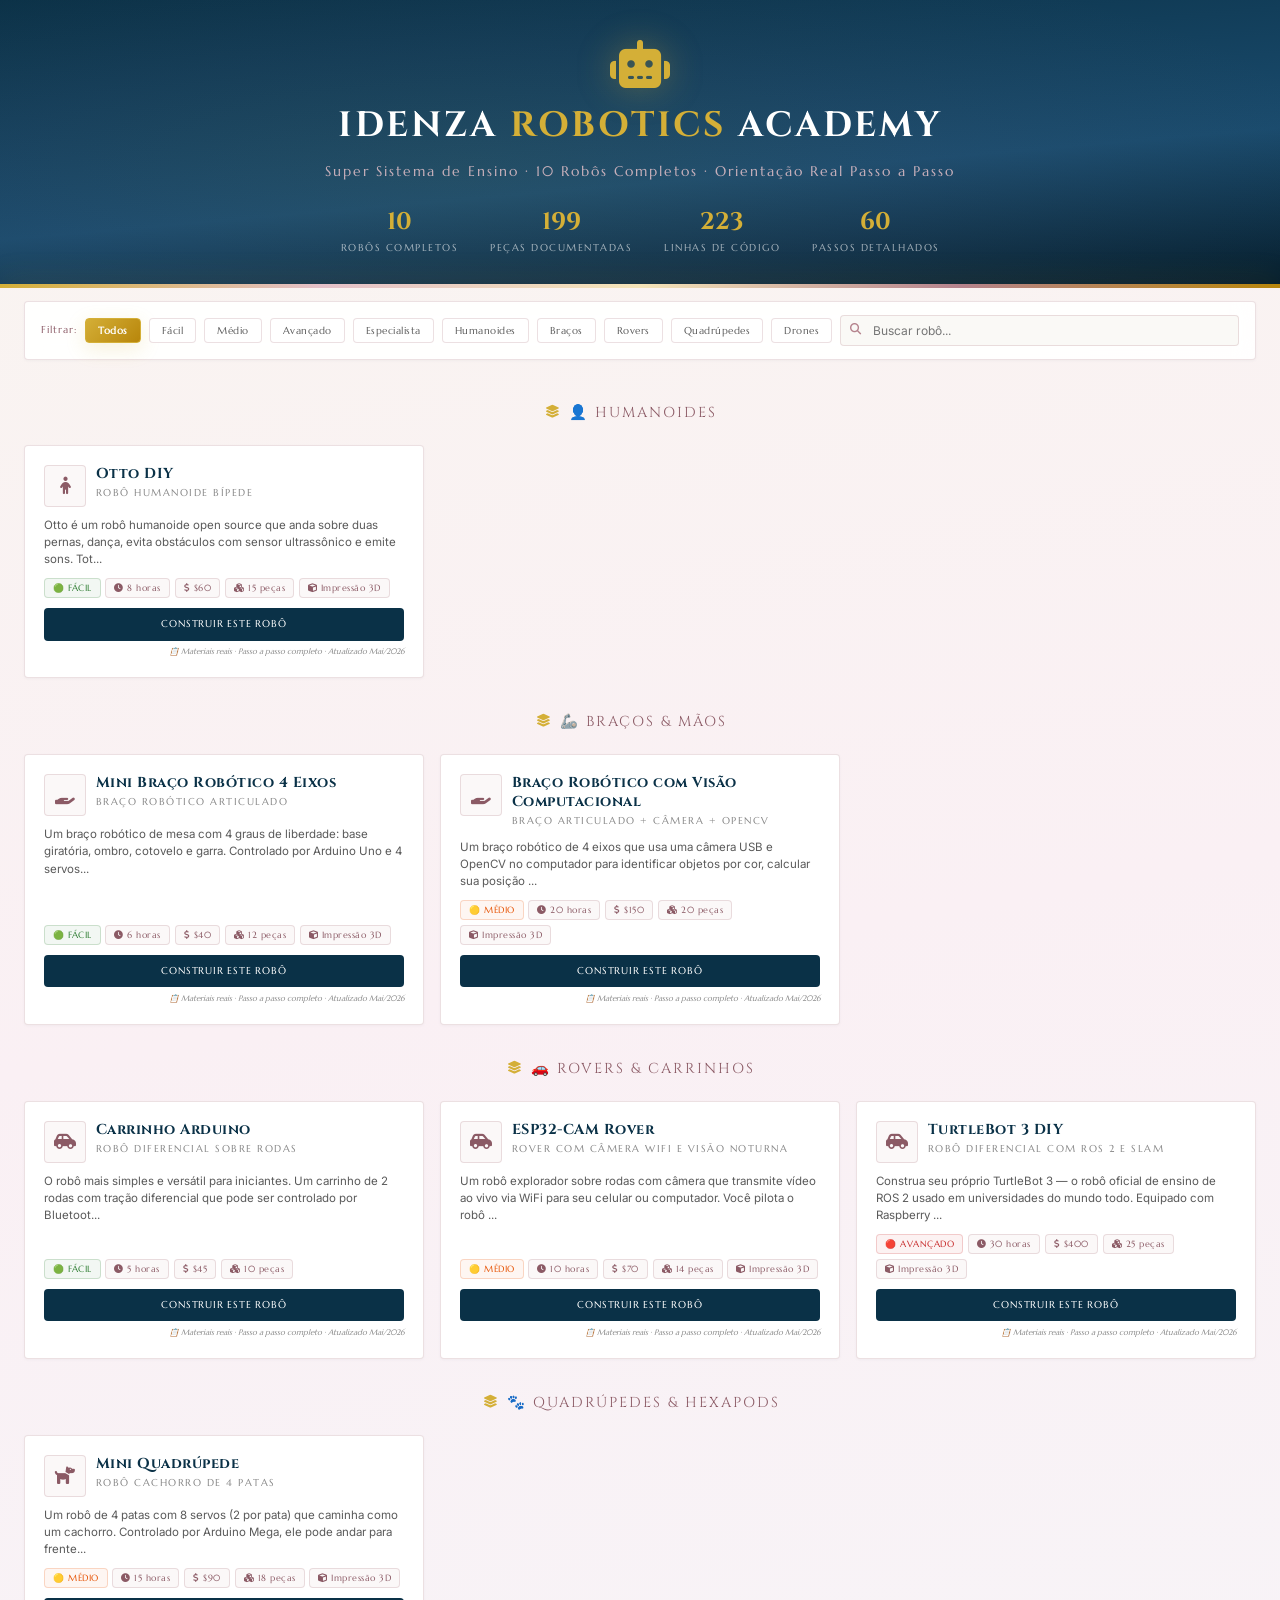
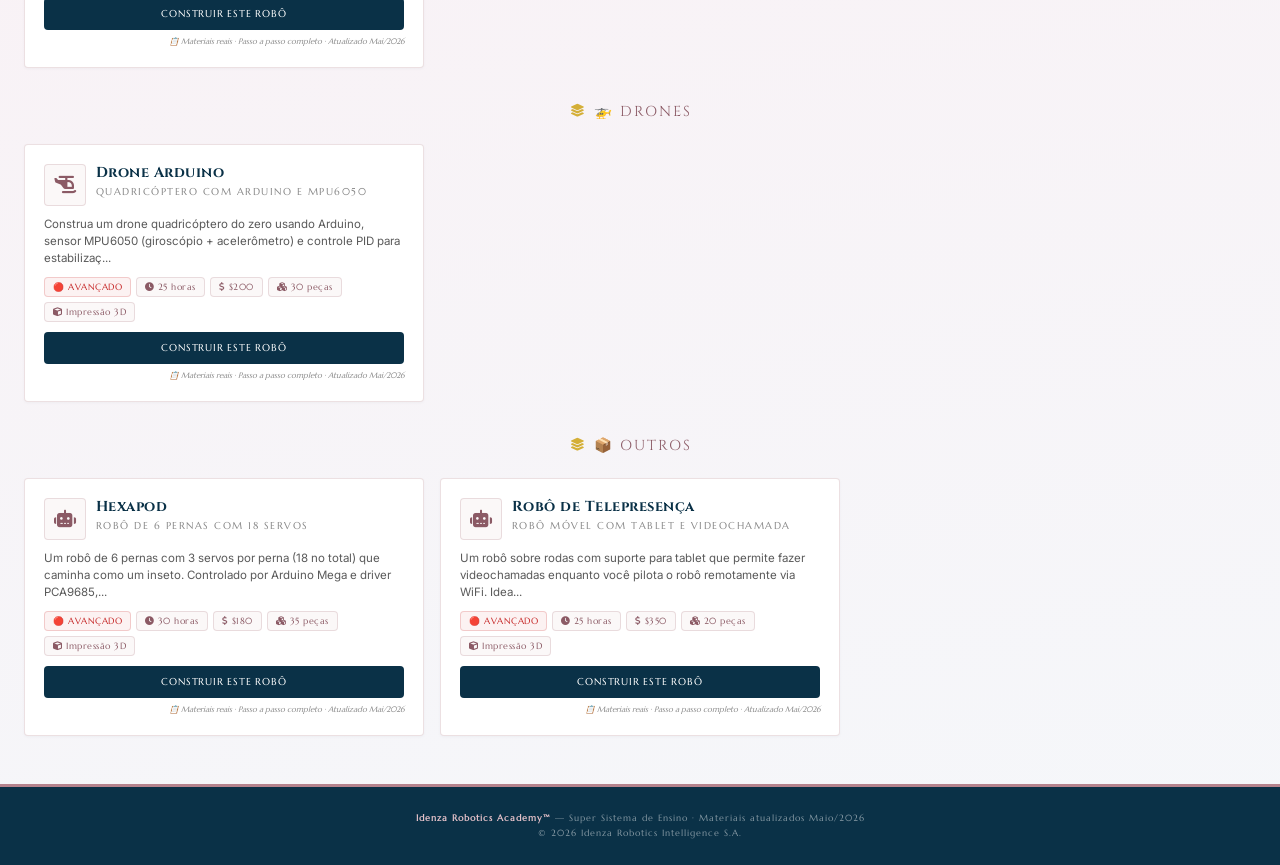
==== commit cce08baf: "Update index.html" ====
--- a/index.html
+++ b/index.html
@@ -3,15 +3,13 @@
 <head>
     <meta charset="UTF-8">
     <meta name="viewport" content="width=device-width, initial-scale=1.0">
-    <meta name="description" content="Idenza Robotics Academy — Construa robôs reais open source com passo a passo completo, código-fonte funcional e lista de materiais detalhada.">
+    <meta name="description" content="Idenza Robotics Academy — O super sistema de ensino de robótica. Construa robôs reais com orientação completa, código funcional e materiais detalhados.">
     <meta name="theme-color" content="#0a3147">
-    <title>Idenza Robotics Academy | Construa Robôs Reais Passo a Passo</title>
-
+    <title>Idenza Robotics Academy | Super Sistema de Ensino de Robótica</title>
     <link rel="preconnect" href="https://fonts.googleapis.com">
     <link rel="preconnect" href="https://fonts.gstatic.com" crossorigin>
     <link href="https://fonts.googleapis.com/css2?family=Cinzel:wght@400;500;600;700;800;900&family=Inter:ital,opsz,wght@0,14..32,100..900;1,14..32,100..900&family=Marcellus&family=JetBrains+Mono:ital,wght@0,400;0,500;0,600;0,700;1,400&display=swap" rel="stylesheet">
     <link rel="stylesheet" href="https://cdnjs.cloudflare.com/ajax/libs/font-awesome/6.5.1/css/all.min.css">
-
     <style>
         :root {
             --primary: #0a3147; --primary-light: #1a4b6d; --primary-dark: #061d2b;
@@ -28,7 +26,8 @@
             --shadow-sm: 0 1px 3px rgba(10,49,71,0.04);
             --shadow-md: 0 4px 15px rgba(10,49,71,0.06);
             --shadow-rose: 0 6px 20px rgba(181,131,141,0.18);
-            --radius-sm: 4px; --radius-md: 8px; --radius-lg: 12px;
+            --shadow-gold: 0 6px 20px rgba(212,175,55,0.18);
+            --radius-sm: 4px; --radius-md: 8px; --radius-lg: 12px; --radius-xl: 16px;
             --font-display: 'Cinzel','Times New Roman',serif;
             --font-body: 'Inter',system-ui,sans-serif;
             --font-accent: 'Marcellus','Georgia',serif;
@@ -63,7 +62,7 @@
         .filtro-chip{padding:5px 12px;border-radius:var(--radius-sm);border:1px solid var(--rose-border);background:var(--white);color:var(--text-light);font-family:var(--font-accent);font-size:0.65rem;cursor:pointer;transition:var(--transition);letter-spacing:0.5px;white-space:nowrap}
         .filtro-chip:hover{border-color:var(--rose-dark);color:var(--rose-dark);background:var(--rose-surface)}
         .filtro-chip.active{background:var(--rose);color:var(--white);border-color:var(--rose-dark);font-weight:600;box-shadow:var(--shadow-rose)}
-        .filtro-chip.gold-active{background:linear-gradient(135deg,var(--gold),var(--gold-dark));color:var(--white);border-color:var(--gold);font-weight:600;box-shadow:0 6px 20px rgba(212,175,55,0.18)}
+        .filtro-chip.gold-active{background:linear-gradient(135deg,var(--gold),var(--gold-dark));color:var(--white);border-color:var(--gold);font-weight:600;box-shadow:var(--shadow-gold)}
         .busca-wrap{flex:1;min-width:180px;position:relative;margin-left:auto}
         .busca-wrap input{width:100%;padding:7px 10px 7px 32px;border-radius:var(--radius-sm);border:1px solid var(--rose-border);font-family:var(--font-body);font-size:0.75rem;background:var(--off-white);transition:var(--transition);color:var(--text)}
         .busca-wrap input:focus{outline:none;border-color:var(--rose);box-shadow:0 0 0 3px rgba(181,131,141,0.1)}
@@ -160,132 +159,74 @@
         .learning-list li i{color:var(--success);font-size:0.6rem;margin-top:3px}
         .alert-prereq{display:flex;align-items:flex-start;gap:0.6rem;padding:0.8rem 1rem;background:var(--warning-bg);border-left:3px solid var(--warning);border-radius:var(--radius-sm);margin-bottom:0.5rem;font-size:0.72rem}
         .alert-prereq i{color:var(--warning);font-size:0.9rem;margin-top:2px}
-        .projeto-footer{background:var(--primary);color:rgba(255,255,255,0.5);text-align:center;padding:1.5rem;font-size:0.58rem;font-family:var(--font-accent);letter-spacing:1px;border-top:3px solid var(--rose)}
+        .projeto-footer{background:var(--primary);color:rgba(255,255,255,0.5);text-align:center;padding:1.5rem;font-size:0.58rem;font-family:var(--font-accent);letter-spacing:1px;border-top:3px solid var(--rose);margin-top:auto}
         .projeto-footer strong{color:var(--rose-light)}
         .progress-mini{margin-top:0.6rem;padding-top:0.5rem;border-top:1px solid var(--rose-border);font-size:0.55rem;color:var(--text-muted)}
         .progress-mini .progress-bar{width:100%;height:4px;background:var(--rose-surface);border-radius:4px;margin-top:3px;overflow:hidden}
         .progress-mini .progress-fill{height:100%;background:linear-gradient(90deg,var(--rose),var(--gold-dark));border-radius:4px;transition:width 0.5s ease}
-
-        @media(max-width:768px){
-            .header{padding:1.8rem 1rem 1.5rem}.header h1{font-size:1.1rem}.vitrine{grid-template-columns:1fr;padding:0.5rem 0.8rem}
-            .filtros-bar{padding:0.4rem 0.8rem}.filtros-inner{flex-direction:column;align-items:stretch}
-            .busca-wrap{margin-left:0;width:100%}.detalhe-layout{flex-direction:column}.detalhe-sidebar{width:100%;position:static}
-            .detalhe-sidebar-inner{display:flex;flex-wrap:wrap;gap:0.3rem}.detalhe-sidebar h4{width:100%;margin-bottom:0.2rem}
-            .detalhe-sidebar a{font-size:0.6rem;padding:0.25rem 0.4rem}.learning-list{grid-template-columns:1fr}.tips-grid{grid-template-columns:1fr}
-        }
-        @keyframes fadeCard{from{opacity:0;transform:translateY(10px)}to{opacity:1;transform:translateY(0)}}
+        @media(max-width:768px){.vitrine{grid-template-columns:1fr}.detalhe-layout{flex-direction:column}.detalhe-sidebar{width:100%;position:static}.learning-list{grid-template-columns:1fr}.tips-grid{grid-template-columns:1fr}}
     </style>
 </head>
 <body>
-
-<!-- ==================== CATÁLOGO ==================== -->
 <div id="paginaCatalogo">
-    <header class="header">
-        <div class="header-content">
-            <i class="fas fa-robot header-icon"></i>
-            <h1>Idenza <span class="gold">Robotics</span> Academy</h1>
-            <p class="subtitle">Vitrine de Robôs Open Source · Materiais Reais · Passo a Passo Atualizado</p>
-            <div class="header-stats" id="headerStats"></div>
-        </div>
-    </header>
-    <div class="filtros-bar">
-        <div class="filtros-inner">
-            <span style="font-family:var(--font-accent);font-size:0.62rem;color:var(--rose-dark);letter-spacing:1px">Filtrar:</span>
-            <button class="filtro-chip active gold-active" data-filtro="todos">Todos</button>
-            <button class="filtro-chip" data-filtro="fácil">Fácil</button>
-            <button class="filtro-chip" data-filtro="médio">Médio</button>
-            <button class="filtro-chip" data-filtro="avançado">Avançado</button>
-            <button class="filtro-chip" data-filtro="especialista">Especialista</button>
-            <button class="filtro-chip" data-tipo="humanoide">Humanoides</button>
-            <button class="filtro-chip" data-tipo="braco">Braços</button>
-            <button class="filtro-chip" data-tipo="rover">Rovers</button>
-            <button class="filtro-chip" data-tipo="quadrupede">Quadrúpedes</button>
-            <button class="filtro-chip" data-tipo="drone">Drones</button>
-            <div class="busca-wrap"><i class="fas fa-search busca-icon"></i><input type="text" id="buscaInput" placeholder="Buscar robô..."></div>
-        </div>
-    </div>
+    <header class="header"><div class="header-content"><i class="fas fa-robot header-icon"></i><h1>Idenza <span class="gold">Robotics</span> Academy</h1><p class="subtitle">Super Sistema de Ensino · 10 Robôs Completos · Orientação Real Passo a Passo</p><div class="header-stats" id="headerStats"></div></div></header>
+    <div class="filtros-bar"><div class="filtros-inner"><span style="font-family:var(--font-accent);font-size:0.62rem;color:var(--rose-dark);letter-spacing:1px">Filtrar:</span><button class="filtro-chip active gold-active" data-filtro="todos">Todos</button><button class="filtro-chip" data-filtro="fácil">Fácil</button><button class="filtro-chip" data-filtro="médio">Médio</button><button class="filtro-chip" data-filtro="avançado">Avançado</button><button class="filtro-chip" data-filtro="especialista">Especialista</button><button class="filtro-chip" data-tipo="humanoide">Humanoides</button><button class="filtro-chip" data-tipo="braco">Braços</button><button class="filtro-chip" data-tipo="rover">Rovers</button><button class="filtro-chip" data-tipo="quadrupede">Quadrúpedes</button><button class="filtro-chip" data-tipo="drone">Drones</button><div class="busca-wrap"><i class="fas fa-search busca-icon"></i><input type="text" id="buscaInput" placeholder="Buscar robô..."></div></div></div>
     <main class="vitrine" id="vitrineRobos"></main>
-    <footer class="projeto-footer" style="margin-top:0">
-        <strong>Idenza Robotics Academy™</strong> — Materiais atualizados até Maio de 2026<br>© 2026 Idenza Robotics Intelligence S.A.
-    </footer>
+    <footer class="projeto-footer" style="margin-top:0"><strong>Idenza Robotics Academy™</strong> — Super Sistema de Ensino · Materiais atualizados Maio/2026<br>© 2026 Idenza Robotics Intelligence S.A.</footer>
 </div>
-
-<!-- ==================== PÁGINA DE DETALHES ==================== -->
 <div class="pagina-detalhe" id="paginaDetalhe">
-    <header class="detalhe-header">
-        <div class="detalhe-header-inner">
-            <div class="breadcrumb"><a onclick="voltarCatalogo()"><i class="fas fa-home"></i> Catálogo</a><i class="fas fa-chevron-right"></i><span id="breadNome">—</span></div>
-            <h1 id="detNome">—</h1>
-            <p class="subtipo" id="detTipo">—</p>
-            <div class="detalhe-meta">
-                <span><i class="fas fa-signal"></i> <strong id="detDificuldade">—</strong></span>
-                <span><i class="fas fa-clock"></i> <strong id="detTempo">—</strong></span>
-                <span><i class="fas fa-dollar-sign"></i> <strong id="detCusto">—</strong></span>
-                <span><i class="fas fa-cubes"></i> <strong id="detPecas">—</strong></span>
-            </div>
-        </div>
-    </header>
-    <div class="detalhe-layout">
-        <nav class="detalhe-sidebar" id="detalheSidebar">
-            <div class="detalhe-sidebar-inner">
-                <h4>Navegar</h4>
-                <a href="#detSobre"><i class="fas fa-info-circle"></i> Sobre</a>
-                <a href="#detAprender"><i class="fas fa-graduation-cap"></i> Aprender</a>
-                <a href="#detMateriais"><i class="fas fa-shopping-cart"></i> Materiais</a>
-                <a href="#detPassos"><i class="fas fa-list-ol"></i> Passos</a>
-                <a href="#detCodigo"><i class="fas fa-code"></i> Código</a>
-                <a href="#detDicas"><i class="fas fa-lightbulb"></i> Dicas</a>
-                <div class="progress-mini">Progresso<div class="progress-bar"><div class="progress-fill" id="detProgress" style="width:0%"></div></div></div>
-            </div>
-        </nav>
-        <main class="detalhe-conteudo" id="detConteudo"></main>
-    </div>
-    <footer class="projeto-footer"><strong>Idenza Robotics Academy™</strong> — Projeto Open Source · Construa seu próprio robô<br>© 2026 Idenza Robotics Intelligence S.A.</footer>
+    <header class="detalhe-header"><div class="detalhe-header-inner"><div class="breadcrumb"><a onclick="voltarCatalogo()"><i class="fas fa-home"></i> Catálogo</a><i class="fas fa-chevron-right"></i><span id="breadNome">—</span></div><h1 id="detNome">—</h1><p class="subtipo" id="detTipo">—</p><div class="detalhe-meta"><span><i class="fas fa-signal"></i><strong id="detDificuldade">—</strong></span><span><i class="fas fa-clock"></i><strong id="detTempo">—</strong></span><span><i class="fas fa-dollar-sign"></i><strong id="detCusto">—</strong></span><span><i class="fas fa-cubes"></i><strong id="detPecas">—</strong></span></div></div></header>
+    <div class="detalhe-layout"><nav class="detalhe-sidebar" id="detalheSidebar"><div class="detalhe-sidebar-inner"><h4>Navegar</h4><a href="#detSobre"><i class="fas fa-info-circle"></i> Sobre</a><a href="#detAprender"><i class="fas fa-graduation-cap"></i> Aprender</a><a href="#detMateriais"><i class="fas fa-shopping-cart"></i> Materiais</a><a href="#detPassos"><i class="fas fa-list-ol"></i> Passos</a><a href="#detCodigo"><i class="fas fa-code"></i> Código</a><a href="#detDicas"><i class="fas fa-lightbulb"></i> Dicas</a><div class="progress-mini">Progresso<div class="progress-bar"><div class="progress-fill" id="detProgress" style="width:0%"></div></div></div></div></nav><main class="detalhe-conteudo" id="detConteudo"></main></div>
+    <footer class="projeto-footer"><strong>Idenza Robotics Academy™</strong> — Super Sistema de Ensino · Construa seu robô<br>© 2026 Idenza Robotics Intelligence S.A.</footer>
 </div>
-
 <script>
 // ============================================================
-// BANCO DE DADOS COMPLETO — 12 ROBÔS
+// SUPER SISTEMA DE ENSINO — 10 ROBÔS COMPLETOS
 // ============================================================
-const ROBOS = [
-    {id:"otto-diy",nome:"Otto DIY",tipo:"Robô Humanoide Bípede",dificuldade:"fácil",custo:"$60",tempo:"8 horas",pecas:15,impressao3d:true,arquivos3D:"https://www.thingiverse.com/thing:1568652",comunidade:"https://www.ottodiy.com/",github:"https://github.com/OttoDIY/",descricao:"Otto é um robô humanoide open source que anda sobre duas pernas, dança, evita obstáculos com sensor ultrassônico e emite sons. Totalmente impresso em 3D e controlado por Arduino Nano. Mais de 100.000 pessoas já construíram.",aprendizado:["Montagem de robô humanoide articulado com 4 servos","Programação de servomotores com biblioteca Servo.h","Calibração de marcha bípede","Uso de sensor ultrassônico HC-SR04","Comunicação Bluetooth HC-05","Impressão 3D de peças estruturais"],preRequisitos:["Nenhum — ideal para primeira montagem"],bom:[{item:"Arduino Nano",qtd:1,preco:"$8",funcao:"Cérebro do robô"},{item:"Micro Servo MG90S 9g",qtd:4,preco:"$3",funcao:"Articulações: quadris e joelhos"},{item:"HC-SR04 Ultrassônico",qtd:1,preco:"$3",funcao:"Olhos — detecta obstáculos"},{item:"Buzzer 5V",qtd:1,preco:"$1",funcao:"Sons e melodias"},{item:"HC-05 Bluetooth",qtd:1,preco:"$5",funcao:"Controle via celular"},{item:"Bateria LiPo 7.4V 500mAh",qtd:1,preco:"$10",funcao:"Alimentação (~30 min)"},{item:"Regulador Step-Down 5V",qtd:1,preco:"$2",funcao:"Estabilizar tensão"},{item:"Filamento PLA",qtd:1,preco:"$15",funcao:"Corpo impresso (~200g)"},{item:"Parafusos M2/M3",qtd:20,preco:"$2",funcao:"Fixação"},{item:"Jumpers Fêmea-Fêmea",qtd:10,preco:"$1",funcao:"Conexões"},{item:"Chave Liga/Desliga",qtd:1,preco:"$1",funcao:"Interruptor"}],ferramentas:["Impressora 3D","Chave Phillips","Alicate","Arduino IDE"],passos:[{numero:1,titulo:"Imprimir Peças 3D",descricao:"Baixe os STL gratuitos. Imprima cabeça, tronco (2 metades), 2 pernas (coxa+tíbia), 2 pés. PLA 20% infill. ~4 horas de impressão."},{numero:2,titulo:"Calibrar Servos (ANTES de montar)",descricao:"Carregue 'calibrar_servos.ino' no Arduino. Centralize os 4 servos em 90°. CRÍTICO: montar sem calibrar quebra as peças.",codigo:"calibrar_servos.ino"},{numero:3,titulo:"Montar Pernas",descricao:"2 servos por perna: quadril (frente/trás) e joelho (lateral). Use parafusos M2. Sem folgas."},{numero:4,titulo:"Montar Tronco e Cabeça",descricao:"Junte as metades do tronco. Fixe servos do quadril. Encaixe a cabeça. Passe fios pelos canais."},{numero:5,titulo:"Instalar Arduino e Sensores",descricao:"Arduino no peito. HC-SR04 nos olhos. Buzzer no peito. HC-05 atrás."},{numero:6,titulo:"Ligações Elétricas",descricao:"Siga o diagrama. Use jumpers fêmea-fêmea. ORGANIZE os fios com abraçadeiras.",codigo:"diagrama_ligacoes.txt"},{numero:7,titulo:"Carregar Firmware",descricao:"Abra OttoDIY.ino na Arduino IDE. Placa: Arduino Nano, processador: ATmega328P (Old Bootloader). Upload."},{numero:8,titulo:"Calibrar Marcha",descricao:"Ajuste valores TRIM até o robô ficar em pé. Teste: andar, virar, dançar."},{numero:9,titulo:"Conectar ao Celular",descricao:"App 'Otto DIY' → parear HC-05 → pilotar remotamente!"}],codigoFonte:{"calibrar_servos.ino":`#include <Servo.h>
+const ROBOS=[{id:"otto-diy",nome:"Otto DIY",tipo:"Robô Humanoide Bípede",dificuldade:"fácil",custo:"$60",tempo:"8 horas",pecas:15,impressao3d:!0,arquivos3D:"https://www.thingiverse.com/thing:1568652",comunidade:"https://www.ottodiy.com/",github:"https://github.com/OttoDIY/",descricao:"Otto é um robô humanoide open source que anda sobre duas pernas, dança, evita obstáculos com sensor ultrassônico e emite sons. Totalmente impresso em 3D e controlado por Arduino Nano. É o robô mais famoso do mundo para iniciantes em robótica. Mais de 100.000 pessoas já construíram o seu Otto.",aprendizado:["Montagem de robô humanoide articulado com 4 servos","Programação de servomotores com biblioteca Servo.h","Calibração de marcha bípede (ângulos e tempos)","Uso de sensor ultrassônico HC-SR04 para detectar obstáculos","Comunicação Bluetooth HC-05 para controle via celular","Impressão 3D de peças estruturais em PLA"],preRequisitos:["Nenhum — ideal para primeira montagem em robótica"],bom:[{item:"Arduino Nano (com cabo USB)",qtd:1,preco:"$8.00",funcao:"Cérebro do robô — processa sensores e controla servos"},{item:"Micro Servo MG90S 9g",qtd:4,preco:"$3.00",funcao:"Articulações: 2 quadris + 2 joelhos"},{item:"Sensor Ultrassônico HC-SR04",qtd:1,preco:"$3.00",funcao:"Olhos do robô — detecta obstáculos a até 4m"},{item:"Buzzer Piezoelétrico 5V",qtd:1,preco:"$1.00",funcao:"Emite sons e melodias (bipes, notas musicais)"},{item:"Módulo Bluetooth HC-05",qtd:1,preco:"$5.00",funcao:"Comunicação sem fio com celular para controle remoto"},{item:"Bateria LiPo 7.4V 500mAh",qtd:1,preco:"$10.00",funcao:"Alimentação portátil do robô (~30 min de uso)"},{item:"Regulador de Tensão Step-Down 5V",qtd:1,preco:"$2.00",funcao:"Reduz 7.4V da bateria para 5V estáveis"},{item:"Filamento PLA 1.75mm (qualquer cor)",qtd:1,preco:"$15.00",funcao:"Impressão do corpo: cabeça, tronco, pernas, pés (~200g)"},{item:"Parafusos M2 e M3 variados",qtd:20,preco:"$2.00",funcao:"Fixação dos servos nas peças impressas"},{item:"Jumpers Fêmea-Fêmea 10cm",qtd:10,preco:"$1.00",funcao:"Conexões entre Arduino, sensores e servos"},{item:"Chave Liga/Desliga pequena",qtd:1,preco:"$1.00",funcao:"Interruptor principal de alimentação"}],ferramentas:["Impressora 3D (ou serviço de impressão online)","Chave Phillips pequena (para parafusos M2/M3)","Alicate de corte (para jumpers e fios)","Ferro de solda (opcional — para conexões mais firmes)","Computador com Arduino IDE instalada","Cabo USB Mini-B (para gravar o Arduino Nano)"],passos:[{numero:1,titulo:"Imprimir as Peças 3D",descricao:"Baixe os arquivos STL gratuitos no Thingiverse. Você precisa imprimir 7 peças: cabeça, tronco (2 metades), perna esquerda (coxa + tíbia), perna direita (coxa + tíbia), pé esquerdo e pé direito. Use PLA com 20% de preenchimento (infill). Não precisa de suporte. Tempo total de impressão: aproximadamente 4 horas."},{numero:2,titulo:"Calibrar os Servos (ANTES de montar)",descricao:"Antes de fixar os servos no corpo, você precisa centralizá-los em 90 graus. Carregue o código 'calibrar_servos.ino' no Arduino Nano. Conecte cada servo aos pinos 2, 3, 4 e 5 e deixe-os ajustarem para a posição central. ISSO É CRÍTICO: se montar sem calibrar, o robô pode forçar as peças e quebrar.",codigo:"calibrar_servos.ino"},{numero:3,titulo:"Montar as Pernas",descricao:"Encaixe 2 servos em cada perna: um no quadril (controla movimento frente-trás) e um no joelho (controla movimento lateral). Use parafusos M2 para fixar os servos nas peças impressas. Certifique-se de que os servos estão firmes — qualquer folga prejudica a marcha."},{numero:4,titulo:"Montar o Tronco e Cabeça",descricao:"Junte as duas metades do tronco com parafusos. Fixe os servos do quadril nas laterais do tronco. Encaixe a cabeça no topo. Passe os fios dos servos pelos canais internos do tronco — organize bem para não prender."},{numero:5,titulo:"Instalar Arduino e Sensores",descricao:"Coloque o Arduino Nano no compartimento do peito. Fixe o sensor ultrassônico HC-SR04 nos 'olhos' (frente da cabeça). Coloque o buzzer no peito. Conecte o módulo Bluetooth HC-05 na parte traseira."},{numero:6,titulo:"Fazer Todas as Ligações Elétricas",descricao:"Siga o diagrama de fiação. Use jumpers fêmea-fêmea. ORGANIZE OS FIOS com abraçadeiras — fios soltos atrapalham o movimento das pernas.",codigo:"diagrama_ligacoes.txt"},{numero:7,titulo:"Carregar o Firmware Principal",descricao:"Baixe o código OttoDIY do GitHub oficial. Abra o arquivo 'OttoDIY.ino' na Arduino IDE. Selecione a placa 'Arduino Nano', processador 'ATmega328P (Old Bootloader)'. Conecte o cabo USB e faça o upload. O robô deve emitir um som de inicialização.",codigo:"otto_firmware.ino"},{numero:8,titulo:"Calibrar a Marcha",descricao:"Coloque o robô em pé sobre uma superfície plana. No código, ajuste os valores TRIM de cada servo até que o robô fique perfeitamente equilibrado. Teste os movimentos um por um: andar para frente, andar para trás, virar à esquerda, virar à direita, dançar."},{numero:9,titulo:"Conectar ao Celular",descricao:"Baixe o aplicativo 'Otto DIY' no Android ou iOS. Ligue o Bluetooth do celular, pareie com 'HC-05'. Abra o app e selecione os movimentos. Agora você pilota o robô remotamente!"}],codigoFonte:{"calibrar_servos.ino":`#include <Servo.h>
 Servo qe,je,qd,jd;
-void setup(){
-  qe.attach(2);je.attach(3);qd.attach(4);jd.attach(5);
-  qe.write(90);je.write(90);qd.write(90);jd.write(90);
-  Serial.begin(9600);
-  Serial.println("SERVOS EM 90 GRAUS — MONTE AS PERNAS AGORA");
-}
+void setup(){qe.attach(2);je.attach(3);qd.attach(4);jd.attach(5);qe.write(90);je.write(90);qd.write(90);jd.write(90);Serial.begin(9600);Serial.println("SERVOS CENTRALIZADOS EM 90 GRAUS - MONTE AS PERNAS AGORA");}
 void loop(){}`,"diagrama_ligacoes.txt":`LIGACOES OTTO DIY
-=================
-PINO 2 -> Servo Quadril Esq
-PINO 3 -> Servo Joelho Esq
-PINO 4 -> Servo Quadril Dir
-PINO 5 -> Servo Joelho Dir
+ARDUINO NANO -> COMPONENTES:
+PINO 2 -> Servo Quadril Esquerdo
+PINO 3 -> Servo Joelho Esquerdo
+PINO 4 -> Servo Quadril Direito
+PINO 5 -> Servo Joelho Direito
 PINO 8 -> Buzzer
 PINO 9 -> HC-SR04 TRIG
 PINO 10 -> HC-SR04 ECHO
 PINO 0 -> HC-05 RX
 PINO 1 -> HC-05 TX
 Bateria -> Regulador 5V -> Arduino 5V
-TODOS GNDs JUNTOS`},dicas:["Se cair para frente: aumente TRIM do quadril","Bateria fraca = movimentos lentos","Comece com passos de 500ms e reduza","Fixe jumpers com cola quente"]},
-    {id:"mini-braco-robotico",nome:"Mini Braço Robótico 4 Eixos",tipo:"Braço Robótico Articulado",dificuldade:"fácil",custo:"$40",tempo:"6 horas",pecas:12,impressao3d:true,arquivos3D:"https://www.thingiverse.com/thing:30163",descricao:"Braço robótico de mesa com base giratória, ombro, cotovelo e garra. Controlado por Arduino Uno e 4 servos. Programe sequências de pick-and-place.",aprendizado:["Montagem de braço articulado","Controle de 4 servos simultâneos","Programação de sequências pick-and-place","Uso de potenciômetros para controle manual"],preRequisitos:["Arduino básico"],bom:[{item:"Arduino Uno R3",qtd:1,preco:"$10",funcao:"Controlador"},{item:"Servo MG996R",qtd:2,preco:"$8",funcao:"Base e ombro (força)"},{item:"Servo SG90",qtd:2,preco:"$2",funcao:"Cotovelo e garra"},{item:"Potenciômetro 10K",qtd:4,preco:"$1",funcao:"Controle manual"},{item:"Fonte 5V 3A",qtd:1,preco:"$8",funcao:"Alimentação"},{item:"Filamento PLA",qtd:1,preco:"$12",funcao:"Peças (~150g)"},{item:"Parafusos M3",qtd:16,preco:"$2",funcao:"Fixação"},{item:"Jumpers e Breadboard",qtd:1,preco:"$5",funcao:"Conexões"}],ferramentas:["Impressora 3D","Chave Phillips","Arduino IDE"],passos:[{numero:1,titulo:"Imprimir Peças",descricao:"Base giratória, braço inferior, braço superior, garra (2 dedos), suportes. PLA 25% infill."},{numero:2,titulo:"Montar Base",descricao:"Servo MG996R na base para rotação horizontal (180°)."},{numero:3,titulo:"Ombro e Cotovelo",descricao:"MG996R no ombro, SG90 no cotovelo. Movimento livre."},{numero:4,titulo:"Garra",descricao:"SG90 abre/fecha. Borrachinha nos dedos para aderência."},{numero:5,titulo:"Ligações",descricao:"Servos: Base→9, Ombro→10, Cotovelo→11, Garra→6. Potenciômetros→A0-A3. Fonte externa 5V 3A."},{numero:6,titulo:"Programar",descricao:"Carregue braco_controle.ino. Potenciômetros movem cada eixo. Botão no pino 2 executa sequência automática.",codigo:"braco_controle.ino"}],codigoFonte:{"braco_controle.ino":`#include <Servo.h>
+TODOS GNDs CONECTADOS JUNTOS`,"otto_firmware.ino":`#include <Servo.h>
+#define PQE 2
+#define PJE 3
+#define PQD 4
+#define PJD 5
+#define BUZZ 8
+#define TRIG 9
+#define ECHO 10
+Servo sqe,sje,sqd,sjd;
+void setup(){Serial.begin(9600);sqe.attach(PQE);sje.attach(PJE);sqd.attach(PQD);sjd.attach(PJD);pinMode(BUZZ,OUTPUT);pinMode(TRIG,OUTPUT);pinMode(ECHO,INPUT);tone(BUZZ,1000,200);delay(300);tone(BUZZ,1500,200);posicaoInicial();}
+void loop(){float d=medirDistancia();if(d>15)andarFrente(4);else{andarRe(2);virarDireita(3);}delay(500);}
+void posicaoInicial(){sqe.write(90);sje.write(90);sqd.write(90);sjd.write(90);}
+void andarFrente(int p){for(int i=0;i<p;i++){sqe.write(60);sqd.write(120);delay(300);sqe.write(90);sqd.write(90);delay(300);}}
+void andarRe(int p){for(int i=0;i<p;i++){sqe.write(120);sqd.write(60);delay(300);sqe.write(90);sqd.write(90);delay(300);}}
+void virarDireita(int p){for(int i=0;i<p;i++){sqe.write(60);sqd.write(60);delay(300);sqe.write(90);sqd.write(90);delay(300);}}
+float medirDistancia(){digitalWrite(TRIG,LOW);delayMicroseconds(2);digitalWrite(TRIG,HIGH);delayMicroseconds(10);digitalWrite(TRIG,LOW);long duracao=pulseIn(ECHO,HIGH);return duracao*0.034/2;}`},dicas:["Se o robô cair para frente: aumente o ângulo do servo do quadril para trás no código TRIM","Se o robô não ficar em pé: verifique se os servos estão realmente em 90° após a calibração","Bateria fraca causa movimentos lentos — recarregue quando o robô começar a 'arrastar'","Comece com passos lentos (500ms) e aumente gradualmente até 200ms conforme ganha confiança","Os jumpers fêmea-fêmea podem soltar com vibração — use um pingo de cola quente para fixar"]},{id:"mini-braco-robotico",nome:"Mini Braço Robótico 4 Eixos",tipo:"Braço Robótico Articulado",dificuldade:"fácil",custo:"$40",tempo:"6 horas",pecas:12,impressao3d:!0,arquivos3D:"https://www.thingiverse.com/thing:30163",comunidade:null,github:"https://github.com/eez/eez-open",descricao:"Um braço robótico de mesa com 4 graus de liberdade: base giratória, ombro, cotovelo e garra. Controlado por Arduino Uno e 4 servos. Você pode programar sequências de movimentos para pegar e soltar objetos. Perfeito para aprender cinemática e controle de servos.",aprendizado:["Montagem mecânica de braço articulado","Controle simultâneo de 4 servos com Arduino","Programação de sequências de movimento (pick-and-place)","Uso de potenciômetros para controle manual","Conceitos básicos de cinemática robótica"],preRequisitos:["Arduino básico"],bom:[{item:"Arduino Uno R3 (com cabo USB)",qtd:1,preco:"$10.00",funcao:"Controlador principal"},{item:"Servo MG996R (alta torque)",qtd:2,preco:"$8.00",funcao:"Base giratória e ombro (precisam de força)"},{item:"Micro Servo SG90 9g",qtd:2,preco:"$2.00",funcao:"Cotovelo e garra (movimentos leves)"},{item:"Potenciômetro 10KΩ linear",qtd:4,preco:"$1.00",funcao:"Controle manual de cada eixo"},{item:"Fonte 5V 3A com plug P4",qtd:1,preco:"$8.00",funcao:"Alimentação estável para os 4 servos"},{item:"Filamento PLA",qtd:1,preco:"$12.00",funcao:"Impressão das peças estruturais (~150g)"},{item:"Parafusos M3 variados",qtd:16,preco:"$2.00",funcao:"Fixação dos servos e articulações"},{item:"Jumpers macho-macho 20cm",qtd:15,preco:"$1.00",funcao:"Conexões no breadboard"},{item:"Breadboard 830 pontos",qtd:1,preco:"$4.00",funcao:"Protoboard para conexões"}],ferramentas:["Impressora 3D","Chave Phillips","Alicate","Computador com Arduino IDE"],passos:[{numero:1,titulo:"Imprimir as Peças",descricao:"Baixe os arquivos STL. Imprima: base giratória (2 peças), braço inferior, braço superior, garra (2 dedos), suporte dos servos. Use PLA com 25% de preenchimento para resistência."},{numero:2,titulo:"Montar a Base Giratória",descricao:"Fixe o servo MG996R na base. Este servo fará a rotação horizontal de todo o braço (180°). Use parafusos M3 para fixação firme."},{numero:3,titulo:"Montar Ombro e Cotovelo",descricao:"Fixe o segundo MG996R no ombro (movimento vertical). Fixe um SG90 no cotovelo. Conecte as peças com parafusos, mantendo movimento livre."},{numero:4,titulo:"Montar a Garra",descricao:"A garra usa 1 servo SG90 para abrir e fechar. Os dedos impressos devem ter uma borrachinha na ponta para melhor aderência aos objetos."},{numero:5,titulo:"Ligações Elétricas",descricao:"Conecte os 4 servos ao Arduino: Base→pino 9, Ombro→pino 10, Cotovelo→pino 11, Garra→pino 6. Conecte os 4 potenciômetros aos pinos analógicos A0-A3. Alimente os servos com fonte externa 5V 3A (NÃO alimente pelo Arduino — a corrente é insuficiente)."},{numero:6,titulo:"Programar e Testar",descricao:"Carregue o código 'braco_controle.ino'. Use os potenciômetros para mover cada eixo manualmente. Depois programe sequências automáticas de movimentos.",codigo:"braco_controle.ino"}],codigoFonte:{"braco_controle.ino":`#include <Servo.h>
 Servo base,ombro,cotovelo,garra;
+#define POT_BASE A0
+#define POT_OMBRO A1
+#define POT_COTOVELO A2
+#define POT_GARRA A3
+#define PIN_BASE 9
+#define PIN_OMBRO 10
+#define PIN_COTOVELO 11
+#define PIN_GARRA 6
 #define BOTAO 2
-void setup(){
-  base.attach(9);ombro.attach(10);cotovelo.attach(11);garra.attach(6);
-  pinMode(BOTAO,INPUT_PULLUP);
-  base.write(90);ombro.write(90);cotovelo.write(90);garra.write(90);
-}
-void loop(){
-  base.write(map(analogRead(A0),0,1023,0,180));
-  ombro.write(map(analogRead(A1),0,1023,0,180));
-  cotovelo.write(map(analogRead(A2),0,1023,0,180));
-  garra.write(map(analogRead(A3),0,1023,45,135));
-  if(digitalRead(BOTAO)==LOW){garra.write(120);delay(500);ombro.write(60);delay(1000);garra.write(70);delay(500);ombro.write(120);delay(1000);base.write(30);delay(1000);garra.write(120);delay(500);base.write(90);ombro.write(90);garra.write(90);delay(1000);}
-  delay(15);
-}`},dicas:["Fonte externa obrigatória — Arduino não fornece corrente suficiente","MG996R consome até 2A em stall","Adicione capacitores 100μF se houver tremor"]},
-    {id:"carrinho-arduino",nome:"Carrinho Arduino",tipo:"Robô Diferencial sobre Rodas",dificuldade:"fácil",custo:"$45",tempo:"5 horas",pecas:10,impressao3d:false,descricao:"Robô de 2 rodas com tração diferencial. Controle por Bluetooth (celular) ou segue linhas automaticamente. Ideal para aprender controle de motores e sensores.",aprendizado:["Montagem de chassi diferencial","Controle de motores DC com L298N","Programação de movimentos","Sensor TCRT5000 para seguir linha","Bluetooth HC-05"],preRequisitos:["Nenhum"],bom:[{item:"Arduino Uno R3",qtd:1,preco:"$10",funcao:"Controlador"},{item:"Driver L298N",qtd:1,preco:"$6",funcao:"Ponte H 2 motores"},{item:"Motor DC 3-6V com roda",qtd:2,preco:"$8",funcao:"Tração"},{item:"Rodízio giratório",qtd:1,preco:"$3",funcao:"Apoio"},{item:"TCRT5000",qtd:2,preco:"$2",funcao:"Segue linha"},{item:"HC-05 Bluetooth",qtd:1,preco:"$5",funcao:"Controle remoto"},{item:"Suporte 6 pilhas AA",qtd:1,preco:"$2",funcao:"Alimentação"},{item:"Chassi acrílico",qtd:1,preco:"$5",funcao:"Estrutura"},{item:"Jumpers/parafusos",qtd:20,preco:"$2",funcao:"Conexões"}],ferramentas:["Chave de fenda","Alicate","Arduino IDE"],passos:[{numero:1,titulo:"Montar Chassi",descricao:"Motores com rodas atrás. Rodízio na frente."},{numero:2,titulo:"Conectar L298N",descricao:"Motores→OUT1-4. IN1→5,IN2→6,IN3→9,IN4→10. Alimentar com 6 pilhas AA no +12V."},{numero:3,titulo:"Sensor de Linha",descricao:"2 TCRT5000 na frente, apontando para baixo. Saídas→A0,A1."},{numero:4,titulo:"Bluetooth",descricao:"HC-05: RX→TX(0),TX→RX(1). Desconecte ao fazer upload."},{numero:5,titulo:"Programar",descricao:"Comandos: F=frente,B=ré,L=esquerda,R=direita,S=parar,A=modo automático.",codigo:"carrinho.ino"}],codigoFonte:{"carrinho.ino":`#define IN1 5
+void setup(){base.attach(PIN_BASE);ombro.attach(PIN_OMBRO);cotovelo.attach(PIN_COTOVELO);garra.attach(PIN_GARRA);pinMode(BOTAO,INPUT_PULLUP);base.write(90);ombro.write(90);cotovelo.write(90);garra.write(90);Serial.begin(9600);}
+void loop(){int ab=map(analogRead(POT_BASE),0,1023,0,180);int ao=map(analogRead(POT_OMBRO),0,1023,0,180);int ac=map(analogRead(POT_COTOVELO),0,1023,0,180);int ag=map(analogRead(POT_GARRA),0,1023,45,135);base.write(ab);ombro.write(ao);cotovelo.write(ac);garra.write(ag);if(digitalRead(BOTAO)==LOW){sequenciaPickAndPlace();delay(1000);}delay(15);}
+void sequenciaPickAndPlace(){garra.write(120);delay(500);ombro.write(60);cotovelo.write(120);delay(1000);garra.write(70);delay(500);ombro.write(120);cotovelo.write(60);delay(1000);base.write(30);delay(1000);garra.write(120);delay(500);base.write(90);ombro.write(90);cotovelo.write(90);garra.write(90);}`},dicas:["Sempre use fonte externa para alimentar os servos — o Arduino NÃO fornece corrente suficiente","O MG996R consome até 2A em stall — use fonte de 3A para margem de segurança","Se o braço tremer: adicione capacitores de 100μF entre VCC e GND de cada servo","A garra pega melhor objetos leves (até 50g) e com superfície não lisa"]},{id:"carrinho-arduino",nome:"Carrinho Arduino",tipo:"Robô Diferencial sobre Rodas",dificuldade:"fácil",custo:"$45",tempo:"5 horas",pecas:10,impressao3d:!1,arquivos3D:null,comunidade:null,github:null,descricao:"O robô mais simples e versátil para iniciantes. Um carrinho de 2 rodas com tração diferencial que pode ser controlado por Bluetooth (celular) ou seguir linhas no chão automaticamente. Ideal para aprender controle de motores e sensores básicos.",aprendizado:["Montagem de chassi de robô diferencial","Controle de motores DC com ponte H (L298N)","Programação de movimentos: frente, ré, giro no próprio eixo","Uso de sensor de linha TCRT5000 para seguir trajetos","Comunicação Bluetooth para controle remoto"],preRequisitos:["Nenhum"],bom:[{item:"Arduino Uno R3",qtd:1,preco:"$10.00",funcao:"Controlador"},{item:"Driver Motor L298N",qtd:1,preco:"$6.00",funcao:"Ponte H para controlar 2 motores DC"},{item:"Motor DC 3-6V com caixa de redução e roda",qtd:2,preco:"$8.00",funcao:"Motores de tração com rodas inclusas"},{item:"Roda boba giratória (rodízio)",qtd:1,preco:"$3.00",funcao:"Ponto de apoio traseiro"},{item:"Sensor TCRT5000 (seguidor de linha)",qtd:2,preco:"$2.00",funcao:"Detecta linha preta no chão"},{item:"Módulo Bluetooth HC-05",qtd:1,preco:"$5.00",funcao:"Controle remoto"},{item:"Suporte de pilhas AA (6 pilhas)",qtd:1,preco:"$2.00",funcao:"Alimentação"},{item:"Chassi acrílico ou MDF",qtd:1,preco:"$5.00",funcao:"Estrutura base"},{item:"Jumpers e parafusos",qtd:20,preco:"$2.00",funcao:"Conexões"}],ferramentas:["Chave de fenda","Alicate","Fita isolante","Computador com Arduino IDE"],passos:[{numero:1,titulo:"Montar o Chassi",descricao:"Fixe os 2 motores com rodas na parte traseira do chassi (um de cada lado). Fixe o rodízio na frente como ponto de apoio. O robô deve rolar livremente quando empurrado."},{numero:2,titulo:"Conectar Driver L298N",descricao:"Conecte os motores aos terminais do L298N: Motor Esquerdo→OUT1/OUT2, Motor Direito→OUT3/OUT4. Conecte os pinos de controle ao Arduino: IN1→5, IN2→6, IN3→9, IN4→10. Alimente o L298N com 6 pilhas AA (9V) no terminal +12V."},{numero:3,titulo:"Instalar Sensores de Linha",descricao:"Fixe 2 sensores TCRT5000 na frente do chassi, apontando para baixo, separados por ~5cm. Conecte as saídas aos pinos analógicos A0 e A1 do Arduino. Eles detectam superfície escura vs clara."},{numero:4,titulo:"Conectar Bluetooth",descricao:"Conecte HC-05 ao Arduino: RX→TX(pino 0), TX→RX(pino 1), VCC→5V, GND→GND. ATENÇÃO: desconecte HC-05 ao fazer upload de código (conflito na serial)."},{numero:5,titulo:"Programar e Testar",descricao:"Carregue o código. Use o app 'Arduino Bluetooth Controller' no celular para enviar comandos: 'F'=frente, 'B'=ré, 'L'=esquerda, 'R'=direita, 'S'=parar, 'A'=modo automático.",codigo:"carrinho.ino"}],codigoFonte:{"carrinho.ino":`#define IN1 5
 #define IN2 6
 #define IN3 9
 #define IN4 10
@@ -298,28 +239,30 @@
 void re(){digitalWrite(IN1,0);digitalWrite(IN2,1);digitalWrite(IN3,0);digitalWrite(IN4,1);}
 void esq(){digitalWrite(IN1,0);digitalWrite(IN2,1);digitalWrite(IN3,1);digitalWrite(IN4,0);}
 void dir(){digitalWrite(IN1,1);digitalWrite(IN2,0);digitalWrite(IN3,0);digitalWrite(IN4,1);}
-void parar(){digitalWrite(IN1,0);digitalWrite(IN2,0);digitalWrite(IN3,0);digitalWrite(IN4,0);}`},dicas:["L298N esquenta — não toque","Use fita preta em superfície branca para seguir linha","Pilhas duram ~2h"]},
-    {id:"esp32-cam-rover",nome:"ESP32-CAM Rover",tipo:"Rover com Câmera WiFi",dificuldade:"médio",custo:"$70",tempo:"10 horas",pecas:14,impressao3d:true,descricao:"Robô explorador com câmera que transmite vídeo ao vivo via WiFi. Você pilota vendo o que o robô vê. Ideal para exploração e inspeção.",aprendizado:["Streaming de vídeo JPEG via WiFi","Câmera OV2640 no ESP32-CAM","Servidor web embutido","Controle por página web responsiva"],preRequisitos:["Arduino básico","Noções de WiFi"],bom:[{item:"ESP32-CAM",qtd:1,preco:"$12",funcao:"Cérebro+câmera+WiFi"},{item:"FTDI USB-TTL",qtd:1,preco:"$5",funcao:"Programador"},{item:"L298N",qtd:1,preco:"$6",funcao:"Driver motores"},{item:"Motor DC com roda",qtd:2,preco:"$8",funcao:"Tração"},{item:"Rodízio",qtd:1,preco:"$3",funcao:"Apoio"},{item:"LEDs brancos",qtd:2,preco:"$1",funcao:"Iluminação"},{item:"Bateria LiPo 7.4V 1000mAh",qtd:1,preco:"$12",funcao:"Alimentação"},{item:"Regulador LM2596",qtd:1,preco:"$3",funcao:"7.4V→5V"},{item:"Filamento PLA",qtd:1,preco:"$10",funcao:"Chassi"},{item:"Jumpers/parafusos",qtd:20,preco:"$3",funcao:"Conexões"}],ferramentas:["Impressora 3D","Ferro de solda","Arduino IDE"],passos:[{numero:1,titulo:"Imprimir Chassi",descricao:"Base com espaço para bateria, L298N e ESP32-CAM. Suporte articulado para câmera."},{numero:2,titulo:"Motores e Rodas",descricao:"Fixar motores com rodas atrás. Rodízio na frente."},{numero:3,titulo:"Conectar L298N",descricao:"IN1→D12,IN2→D13,IN3→D14,IN4→D15. Bateria no +12V. Saída 5V→ESP32-CAM."},{numero:4,titulo:"Gravar ESP32-CAM",descricao:"FTDI: TX→RX,RX→TX. GPIO0→GND. Pressione RST. Upload na IDE (placa: AI Thinker ESP32-CAM).",codigo:"esp32_rover.ino"},{numero:5,titulo:"Testar",descricao:"Ligue. WiFi: IdenzaRover, senha: 12345678. Navegador→192.168.4.1. Vídeo ao vivo!"}],codigoFonte:{"esp32_rover.ino":`#include "esp_camera.h"
+void parar(){digitalWrite(IN1,0);digitalWrite(IN2,0);digitalWrite(IN3,0);digitalWrite(IN4,0);}`},dicas:["O L298N esquenta bastante — não toque durante o uso","Para seguir linha, use fita preta sobre superfície branca (ou vice-versa)","Se o robô não andar reto, ajuste a velocidade com PWM: analogWrite() nos pinos ENA e ENB do L298N","As pilhas AA duram ~2 horas de uso contínuo — considere usar bateria LiPo"]},{id:"esp32-cam-rover",nome:"ESP32-CAM Rover",tipo:"Rover com Câmera WiFi e Visão Noturna",dificuldade:"médio",custo:"$70",tempo:"10 horas",pecas:14,impressao3d:!0,arquivos3D:"https://www.thingiverse.com/thing:esp32-rover",comunidade:null,github:null,descricao:"Um robô explorador sobre rodas com câmera que transmite vídeo ao vivo via WiFi para seu celular ou computador. Você pilota o robô vendo exatamente o que ele vê, como um drone terrestre. Ideal para exploração de ambientes, inspeção e aprendizado de visão embarcada.",aprendizado:["Streaming de vídeo JPEG em tempo real via WiFi","Configuração da câmera OV2640 no ESP32-CAM","Controle de motores DC com driver L298N","Criação de servidor web embutido no ESP32","Controle remoto por página web responsiva"],preRequisitos:["Arduino básico","Noções de WiFi"],bom:[{item:"ESP32-CAM (com câmera OV2640 2MP)",qtd:1,preco:"$12.00",funcao:"Cérebro + câmera + WiFi — tudo em um"},{item:"Programador FTDI USB-TTL",qtd:1,preco:"$5.00",funcao:"Gravar código no ESP32-CAM (não tem USB nativo)"},{item:"Driver Motor L298N",qtd:1,preco:"$6.00",funcao:"Controlar 2 motores DC"},{item:"Motores DC 3-6V com caixa de redução e roda",qtd:2,preco:"$8.00",funcao:"Tração"},{item:"Roda boba giratória",qtd:1,preco:"$3.00",funcao:"Apoio dianteiro"},{item:"LEDs brancos 5mm alto brilho",qtd:2,preco:"$1.00",funcao:"Iluminação para visão noturna"},{item:"Bateria LiPo 7.4V 1000mAh",qtd:1,preco:"$12.00",funcao:"Alimentação (~40 min de streaming)"},{item:"Regulador LM2596 Step-Down",qtd:1,preco:"$3.00",funcao:"Converter 7.4V → 5V para ESP32 e motores"},{item:"Filamento PLA",qtd:1,preco:"$10.00",funcao:"Chassi e suporte da câmera"},{item:"Jumpers, parafusos, abraçadeiras",qtd:20,preco:"$3.00",funcao:"Conexões e fixação"}],ferramentas:["Impressora 3D","Ferro de solda","Chave de fenda","Computador com Arduino IDE"],passos:[{numero:1,titulo:"Imprimir Chassi e Suportes",descricao:"Imprima a base do robô com espaço para bateria, L298N e ESP32-CAM. Imprima suporte articulado para a câmera (permite ajustar ângulo). Use PLA."},{numero:2,titulo:"Montar Motores e Rodas",descricao:"Fixe os 2 motores com rodas na traseira. Fixe o rodízio na frente. O robô deve rolar livremente."},{numero:3,titulo:"Conectar Driver L298N",descricao:"Motores nos terminais OUT. Pinos de controle: IN1→D12, IN2→D13, IN3→D14, IN4→D15. Alimentação da bateria no +12V. Saída 5V do L298N pode alimentar o ESP32-CAM."},{numero:4,titulo:"Gravar Código no ESP32-CAM",descricao:"Conecte o FTDI: TX→RX, RX→TX, GND→GND, 5V→5V. Coloque GPIO0 no GND (modo gravação). Pressione RST. Faça upload na Arduino IDE (placa: AI Thinker ESP32-CAM).",codigo:"esp32_rover.ino"},{numero:5,titulo:"Instalar LEDs de Iluminação",descricao:"Solde 2 LEDs brancos nos pinos D4 e D16. Eles iluminam o caminho para visão noturna. Acionados pelo botão na página web."},{numero:6,titulo:"Testar e Pilotar",descricao:"Ligue o robô. Conecte o celular ao WiFi 'IdenzaRover' (senha: 12345678). Abra o navegador em 192.168.4.1. Você verá o vídeo ao vivo e os controles!"}],codigoFonte:{"esp32_rover.ino":`#include "esp_camera.h"
 #include <WiFi.h>
 #include <WebServer.h>
 const char*ssid="IdenzaRover",*pw="12345678";
 WebServer s(80);
-#define MA1 12,MA2 13,MB1 14,MB2 15,LED 4
-void setup(){Serial.begin(115200);pinMode(MA1,OUTPUT);pinMode(MA2,OUTPUT);pinMode(MB1,OUTPUT);pinMode(MB2,OUTPUT);pinMode(LED,OUTPUT);parar();
-camera_config_t c;c.ledc_channel=LEDC_CHANNEL_0;c.ledc_timer=LEDC_TIMER_0;c.pin_d0=5;c.pin_d1=18;c.pin_d2=19;c.pin_d3=21;c.pin_d4=36;c.pin_d5=39;c.pin_d6=34;c.pin_d7=35;c.pin_xclk=0;c.pin_pclk=22;c.pin_vsync=25;c.pin_href=23;c.pin_sccb_sda=26;c.pin_sccb_scl=27;c.pin_pwdn=32;c.pin_reset=-1;c.xclk_freq_hz=20000000;c.pixel_format=PIXFORMAT_JPEG;c.frame_size=FRAMESIZE_VGA;c.jpeg_quality=12;c.fb_count=1;esp_camera_init(&c);
-WiFi.softAP(ssid,pw);
-s.on("/",[](){s.send(200,"text/html",R"(<!DOCTYPE html><html><head><meta name="viewport" content="width=device-width,initial-scale=1.0"><style>*{margin:0;padding:0;box-sizing:border-box}body{background:#1a1a1a;color:#fff;text-align:center;font-family:Arial}h1{color:#D4AF37;padding:10px}img{width:100%;max-width:640px;border-radius:10px}.btns{display:grid;grid-template-columns:1fr 1fr 1fr;gap:8px;max-width:300px;margin:15px auto}button{padding:12px;border:none;border-radius:10px;font-size:1.2rem;cursor:pointer;background:#333;color:#fff}button:active{background:#D4AF37}</style></head><body><h1>Idenza Rover</h1><img src="/stream"><div class="btns"><button onclick="fetch('/esq')">⬅️</button><button onclick="fetch('/frente')">⬆️</button><button onclick="fetch('/dir')">➡️</button><button onclick="fetch('/tras')">⬇️</button><button onclick="fetch('/parar')" style="background:#c62828">🛑</button></div><button onclick="fetch('/led')" style="margin:10px;background:#B8860B">💡Luz</button></body></html>)");});
-s.on("/stream",[](){camera_fb_t*fb=esp_camera_fb_get();if(!fb){s.send(500,"text/plain","Erro");return;}s.send_P(200,"image/jpeg",(const char*)fb->buf,fb->len);esp_camera_fb_return(fb);});
-s.on("/frente",[](){digitalWrite(MA1,1);digitalWrite(MA2,0);digitalWrite(MB1,1);digitalWrite(MB2,0);s.send(200);});
-s.on("/tras",[](){digitalWrite(MA1,0);digitalWrite(MA2,1);digitalWrite(MB1,0);digitalWrite(MB2,1);s.send(200);});
-s.on("/esq",[](){digitalWrite(MA1,0);digitalWrite(MA2,1);digitalWrite(MB1,1);digitalWrite(MB2,0);s.send(200);});
-s.on("/dir",[](){digitalWrite(MA1,1);digitalWrite(MA2,0);digitalWrite(MB1,0);digitalWrite(MB2,1);s.send(200);});
-s.on("/parar",[](){parar();s.send(200);});
-s.on("/led",[](){digitalWrite(LED,!digitalRead(LED));s.send(200);});
-s.begin();}
+#define MA1 12
+#define MA2 13
+#define MB1 14
+#define MB2 15
+#define LED 4
+void setup(){Serial.begin(115200);pinMode(MA1,OUTPUT);pinMode(MA2,OUTPUT);pinMode(MB1,OUTPUT);pinMode(MB2,OUTPUT);pinMode(LED,OUTPUT);parar();camera_config_t c;c.ledc_channel=LEDC_CHANNEL_0;c.ledc_timer=LEDC_TIMER_0;c.pin_d0=5;c.pin_d1=18;c.pin_d2=19;c.pin_d3=21;c.pin_d4=36;c.pin_d5=39;c.pin_d6=34;c.pin_d7=35;c.pin_xclk=0;c.pin_pclk=22;c.pin_vsync=25;c.pin_href=23;c.pin_sccb_sda=26;c.pin_sccb_scl=27;c.pin_pwdn=32;c.pin_reset=-1;c.xclk_freq_hz=20000000;c.pixel_format=PIXFORMAT_JPEG;c.frame_size=FRAMESIZE_VGA;c.jpeg_quality=12;c.fb_count=1;esp_camera_init(&c);WiFi.softAP(ssid,pw);s.on("/",[](){s.send(200,"text/html",R"(<!DOCTYPE html><html><head><meta name="viewport" content="width=device-width,initial-scale=1.0"><style>*{margin:0;padding:0;box-sizing:border-box}body{background:#1a1a1a;color:#fff;text-align:center;font-family:Arial}h1{color:#D4AF37;padding:10px}img{width:100%;max-width:640px;border-radius:10px}.btns{display:grid;grid-template-columns:1fr 1fr 1fr;gap:8px;max-width:300px;margin:15px auto}button{padding:12px;border:none;border-radius:10px;font-size:1.2rem;cursor:pointer;background:#333;color:#fff}button:active{background:#D4AF37}</style></head><body><h1>Idenza Rover</h1><img src="/stream"><div class="btns"><button onclick="fetch('/esq')">⬅️</button><button onclick="fetch('/frente')">⬆️</button><button onclick="fetch('/dir')">➡️</button><button onclick="fetch('/tras')">⬇️</button><button onclick="fetch('/parar')" style="background:#c62828">🛑</button></div><button onclick="fetch('/led')" style="margin:10px;background:#B8860B">Luz</button></body></html>)");});s.on("/stream",[](){camera_fb_t*fb=esp_camera_fb_get();if(!fb){s.send(500,"text/plain","Erro");return;}s.send_P(200,"image/jpeg",(const char*)fb->buf,fb->len);esp_camera_fb_return(fb);});s.on("/frente",[](){digitalWrite(MA1,1);digitalWrite(MA2,0);digitalWrite(MB1,1);digitalWrite(MB2,0);s.send(200);});s.on("/tras",[](){digitalWrite(MA1,0);digitalWrite(MA2,1);digitalWrite(MB1,0);digitalWrite(MB2,1);s.send(200);});s.on("/esq",[](){digitalWrite(MA1,0);digitalWrite(MA2,1);digitalWrite(MB1,1);digitalWrite(MB2,0);s.send(200);});s.on("/dir",[](){digitalWrite(MA1,1);digitalWrite(MA2,0);digitalWrite(MB1,0);digitalWrite(MB2,1);s.send(200);});s.on("/parar",[](){parar();s.send(200);});s.on("/led",[](){digitalWrite(LED,!digitalRead(LED));s.send(200);});s.begin();}
 void loop(){s.handleClient();}
-void parar(){digitalWrite(MA1,0);digitalWrite(MA2,0);digitalWrite(MB1,0);digitalWrite(MB2,0);}`},dicas:["Se travar: reduza para FRAMESIZE_QVGA","ESP32-CAM esquenta — normal","Alcance WiFi ~30m"]},
-    {id:"mini-quadrupede",nome:"Mini Quadrúpede",tipo:"Robô Cachorro 4 Patas",dificuldade:"médio",custo:"$90",tempo:"15 horas",pecas:18,impressao3d:true,descricao:"Robô de 4 patas com 8 servos que caminha como cachorro. Marcha trot: patas diagonais opostas se movem juntas. Controlado por Arduino Mega e PCA9685.",aprendizado:["Marcha quadrúpede (trot gait)","Controle de 8 servos via PCA9685","Cinemática inversa simples","Sensor ultrassônico para desvio"],preRequisitos:["Arduino intermediário","Experiência com servos"],bom:[{item:"Arduino Mega 2560",qtd:1,preco:"$12",funcao:"Cérebro"},{item:"Servo MG996R",qtd:8,preco:"$6",funcao:"2 por pata"},{item:"PCA9685",qtd:1,preco:"$5",funcao:"Driver 16 servos I²C"},{item:"HC-SR04",qtd:1,preco:"$3",funcao:"Olhos"},{item:"Bateria LiPo 7.4V 2200mAh",qtd:1,preco:"$18",funcao:"Alimentação"},{item:"Regulador 5V 5A",qtd:1,preco:"$5",funcao:"Potência"},{item:"Filamento PLA",qtd:1,preco:"$18",funcao:"Corpo+patas"},{item:"Parafusos/capacitores",qtd:34,preco:"$4",funcao:"Fixação+filtro"}],ferramentas:["Impressora 3D","Chave Allen","Multímetro","Arduino IDE"],passos:[{numero:1,titulo:"Imprimir Peças",descricao:"Corpo, 4 coxas, 4 tíbias, cabeça. PLA 30% infill. ~8h."},{numero:2,titulo:"Montar Patas",descricao:"2 servos por pata: ombro (frente/trás) + joelho (cima/baixo)."},{numero:3,titulo:"PCA9685",descricao:"SDA→20,SCL→21. Canais 0-7 para os 8 servos."},{numero:4,titulo:"Alimentação",descricao:"Bateria→Regulador 5V 5A→PCA9685. Capacitores 100μF de filtro."},{numero:5,titulo:"Firmware",descricao:"Marcha trot: pernas 0+2 sobem enquanto 1+3 no chão, alternando.",codigo:"quadrupede.ino"}],codigoFonte:{"quadrupede.ino":`#include <Wire.h>
+void parar(){digitalWrite(MA1,0);digitalWrite(MA2,0);digitalWrite(MB1,0);digitalWrite(MB2,0);}`},dicas:["Se o vídeo travar: reduza FRAMESIZE_VGA para FRAMESIZE_QVGA (320x240) — fluidez melhora","O ESP32-CAM esquenta com streaming contínuo — normal, mas mantenha ventilado","Para controlar via Internet (não só WiFi local), configure o ESP32 como Station e use ngrok","Adicione um servo no suporte da câmera para pan/tilt (olhar para cima/baixo)"]},{id:"mini-quadrupede",nome:"Mini Quadrúpede",tipo:"Robô Cachorro de 4 Patas",dificuldade:"médio",custo:"$90",tempo:"15 horas",pecas:18,impressao3d:!0,arquivos3D:"https://www.thingiverse.com/thing:quadrupede-mini",comunidade:null,github:null,descricao:"Um robô de 4 patas com 8 servos (2 por pata) que caminha como um cachorro. Controlado por Arduino Mega, ele pode andar para frente, virar, deitar e levantar. A marcha quadrúpede é um clássico da robótica e ensina coordenação de múltiplos servos e equilíbrio dinâmico.",aprendizado:["Montagem de robô quadrúpede articulado com 8 servos","Programação de marcha quadrúpede (trot gait)","Controle simultâneo de 8 servos com Arduino Mega","Cinemática inversa simples para posicionamento das patas","Uso de sensor ultrassônico para desviar de obstáculos"],preRequisitos:["Arduino intermediário","Experiência com servos"],bom:[{item:"Arduino Mega 2560",qtd:1,preco:"$12.00",funcao:"Cérebro — muitos pinos para 8 servos"},{item:"Servo MG996R (alta torque, 10kg·cm)",qtd:8,preco:"$6.00",funcao:"2 por pata: ombro + joelho"},{item:"Driver PCA9685 (16 canais PWM I²C)",qtd:1,preco:"$5.00",funcao:"Controla até 16 servos por I²C"},{item:"Sensor Ultrassônico HC-SR04",qtd:1,preco:"$3.00",funcao:"Olhos — detecta obstáculos frontais"},{item:"Bateria LiPo 7.4V 2200mAh",qtd:1,preco:"$18.00",funcao:"Alimentação (~20 min de marcha)"},{item:"Regulador Step-Down 5V 5A",qtd:1,preco:"$5.00",funcao:"Alimentação estável para 8 servos"},{item:"Filamento PLA",qtd:1,preco:"$18.00",funcao:"Corpo e patas (~300g)"},{item:"Parafusos M3 e standoffs",qtd:30,preco:"$3.00",funcao:"Fixação estrutural"},{item:"Capacitores 100μF",qtd:4,preco:"$1.00",funcao:"Filtro de ruído nos servos"}],ferramentas:["Impressora 3D (volume mínimo 200x200x200mm)","Chave Allen M3","Ferro de solda","Multímetro","Computador com Arduino IDE"],passos:[{numero:1,titulo:"Imprimir Todas as Peças 3D",descricao:"Imprima: corpo principal, 4 patas superiores (coxa), 4 patas inferiores (tíbia), cabeça. Use PLA com 30% de preenchimento. Tempo total: ~8 horas."},{numero:2,titulo:"Montar as Articulações das Patas",descricao:"Cada pata tem 2 servos: ombro (fixo ao corpo, move frente/trás) e joelho (entre coxa e tíbia, move cima/baixo). Monte as 4 patas primeiro, depois fixe-as no corpo."},{numero:3,titulo:"Instalar o PCA9685",descricao:"Conecte ao Arduino Mega: SDA→pino 20, SCL→pino 21. Conecte os 8 servos aos canais 0-7. Alimente o PCA9685 com a bateria via regulador 5V 5A.",codigo:"diagrama_quadrupede.txt"},{numero:4,titulo:"Instalar Sensor e Alimentação",descricao:"Fixe o HC-SR04 na cabeça. Conecte VCC→5V, TRIG→pino 22, ECHO→pino 23. Adicione capacitores de 100μF entre VCC e GND de cada grupo de servos."},{numero:5,titulo:"Calibrar e Carregar Firmware",descricao:"Carregue o código de calibração primeiro (todos em 90°). Depois carregue o firmware da marcha. O robô executará marcha 'trot': patas diagonais opostas se movem juntas.",codigo:"quadrupede_marcha.ino"},{numero:6,titulo:"Ajustar Marcha",descricao:"Teste em superfície plana. Ajuste STEP_HEIGHT (altura do passo), STEP_LENGTH (comprimento) e STEP_DELAY (velocidade). Comece com delay de 200ms e reduza gradualmente."}],codigoFonte:{"diagrama_quadrupede.txt":`LIGACOES QUADRUPEDE
+PCA9685 -> Arduino Mega: SDA->20, SCL->21
+Canal 0: Pata 1 Ombro (frente direita)
+Canal 1: Pata 1 Joelho
+Canal 2: Pata 2 Ombro (frente esquerda)
+Canal 3: Pata 2 Joelho
+Canal 4: Pata 3 Ombro (traseira direita)
+Canal 5: Pata 3 Joelho
+Canal 6: Pata 4 Ombro (traseira esquerda)
+Canal 7: Pata 4 Joelho
+HC-SR04: TRIG->22, ECHO->23
+Bateria 7.4V -> Regulador 5V 5A -> PCA9685`,"quadrupede_marcha.ino":`#include <Wire.h>
 #include <Adafruit_PWMServoDriver.h>
 Adafruit_PWMServoDriver pwm=Adafruit_PWMServoDriver();
 struct P{int co,jo,cb,jb;}p[4]={{0,1,90,90},{2,3,90,90},{4,5,90,90},{6,7,90,90}};
@@ -334,13 +277,30 @@
 void andar(int c){for(int z=0;z<c;z++){for(int i:{0,2})mv(i,'j',p[i].jb+H);delay(D);for(int i:{0,2})mv(i,'c',p[i].cb+L);delay(D);for(int i:{0,2})mv(i,'j',p[i].jb);delay(D);for(int i:{1,3})mv(i,'j',p[i].jb+H);delay(D);for(int i:{1,3})mv(i,'c',p[i].cb-L);delay(D);for(int i:{1,3})mv(i,'j',p[i].jb);delay(D);}}
 void virar(int c){for(int z=0;z<c;z++){for(int i=0;i<4;i++)mv(i,'c',p[i].cb+(i<2?30:-30));delay(D*3);pos();}}
 void mv(int i,char j,int a){a=constrain(a,0,180);int pl=map(a,0,180,102,512);int cn=j=='c'?p[i].co:p[i].jo;pwm.setPWM(cn,0,pl);}
-float medir(){digitalWrite(TR,0);delayMicroseconds(2);digitalWrite(TR,1);delayMicroseconds(10);digitalWrite(TR,0);return pulseIn(EC,1,30000)*0.034/2;}`},dicas:["Fonte 5A é MÍNIMA para 8 MG996R","Comece com STEP_DELAY=200ms","Borrachinhas nos pés melhoram tração"]},
-    {id:"braco-visao-opencv",nome:"Braço Robótico com Visão",tipo:"Braço Articulado + OpenCV",dificuldade:"médio",custo:"$150",tempo:"20 horas",pecas:20,impressao3d:true,descricao:"Braço 4 eixos com câmera USB e OpenCV. Detecta objetos por cor (HSV), calcula posição e faz pick-and-place automático.",aprendizado:["Python+OpenCV+Arduino via Serial","Detecção de cor HSV","Cinemática inversa simples","Pipeline pick-and-place completo"],preRequisitos:["Python básico","Arduino básico"],bom:[{item:"Arduino Uno",qtd:1,preco:"$10",funcao:"Controle servos"},{item:"Servo MG996R",qtd:3,preco:"$8",funcao:"Base,ombro,cotovelo"},{item:"Servo SG90",qtd:1,preco:"$2",funcao:"Garra"},{item:"Webcam USB",qtd:1,preco:"$15",funcao:"Visão"},{item:"Fonte 5V 5A",qtd:1,preco:"$10",funcao:"Alimentação"},{item:"PLA+objetos coloridos",qtd:1,preco:"$20",funcao:"Estrutura+alvos"}],ferramentas:["Impressora 3D","Python 3 + OpenCV","Arduino IDE"],passos:[{numero:1,titulo:"Montar Braço",descricao:"Conforme robô #2. Fixe webcam acima da área de trabalho."},{numero:2,titulo:"Instalar OpenCV",descricao:"pip install opencv-python numpy pyserial"},{numero:3,titulo:"Firmware Arduino",descricao:"Recebe comandos Serial: BASE,OMBRO,COTOVELO,GARRA",codigo:"braco_serial.ino"},{numero:4,titulo:"Calibrar Cor HSV",descricao:"Execute calibrar_cor.py. Ajuste trackbars até isolar o objeto. Anote valores."},{numero:5,titulo:"Executar",descricao:"python pick_place_visao.py — coloque objetos coloridos e veja a mágica!"}],codigoFonte:{"braco_serial.ino":`#include <Servo.h>
-Servo b,o,c,g;
-void setup(){Serial.begin(115200);b.attach(9);o.attach(10);c.attach(11);g.attach(6);b.write(90);o.write(90);c.write(90);g.write(90);}
-void loop(){if(Serial.available()){String cmd=Serial.readStringUntil('\\n');int B=cmd.substring(0,cmd.indexOf(',')).toInt();cmd=cmd.substring(cmd.indexOf(',')+1);int O=cmd.substring(0,cmd.indexOf(',')).toInt();cmd=cmd.substring(cmd.indexOf(',')+1);int C=cmd.substring(0,cmd.indexOf(',')).toInt();int G=cmd.substring(cmd.indexOf(',')+1).toInt();b.write(constrain(B,0,180));o.write(constrain(O,0,180));c.write(constrain(C,0,180));g.write(constrain(G,45,135));Serial.println("OK");}}`,"pick_place_visao.py":`import cv2,numpy as np,serial,time
-ard=serial.Serial('COM3',115200,timeout=1)
-time.sleep(2)
+float medir(){digitalWrite(TR,0);delayMicroseconds(2);digitalWrite(TR,1);delayMicroseconds(10);digitalWrite(TR,0);return pulseIn(EC,1,30000)*0.034/2;}`},dicas:["8 servos MG996R podem consumir 16A em stall — fonte de 5A é o MÍNIMO","Se o robô tombar: verifique sincronia das patas opostas","Comece com STEP_DELAY=200ms e reduza conforme pega prática","Adicione borrachinhas nos pés para tração em pisos lisos"]},{id:"braco-visao-opencv",nome:"Braço Robótico com Visão Computacional",tipo:"Braço Articulado + Câmera + OpenCV",dificuldade:"médio",custo:"$150",tempo:"20 horas",pecas:20,impressao3d:!0,arquivos3D:"https://www.thingiverse.com/thing:braco-visao",comunidade:null,github:null,descricao:"Um braço robótico de 4 eixos que usa uma câmera USB e OpenCV no computador para identificar objetos por cor, calcular sua posição e fazer pick-and-place automático. O computador processa a imagem e envia comandos para o Arduino controlar os servos. Pipeline completo: ver → processar → agarrar → mover → soltar.",aprendizado:["Integração Python + OpenCV + Arduino via Serial","Detecção de objetos por cor (HSV) e cálculo de posição","Cinemática inversa simples para braço 4 eixos","Comunicação Serial entre PC e Arduino em tempo real","Pipeline completo de pick-and-place automatizado"],preRequisitos:["Python básico","Arduino básico","OpenCV básico"],bom:[{item:"Arduino Uno R3",qtd:1,preco:"$10.00",funcao:"Controle dos servos"},{item:"Servo MG996R",qtd:3,preco:"$8.00",funcao:"Base, ombro, cotovelo (força)"},{item:"Servo SG90",qtd:1,preco:"$2.00",funcao:"Garra (leve)"},{item:"Câmera USB (webcam simples)",qtd:1,preco:"$15.00",funcao:"Visão do robô"},{item:"Fonte 5V 5A",qtd:1,preco:"$10.00",funcao:"Alimentação dos servos"},{item:"Filamento PLA + objetos coloridos",qtd:1,preco:"$20.00",funcao:"Estrutura + alvos de teste"},{item:"Parafusos e jumpers",qtd:30,preco:"$5.00",funcao:"Fixação e conexões"}],ferramentas:["Impressora 3D","Computador com Python 3 + OpenCV","Arduino IDE"],passos:[{numero:1,titulo:"Montar o Braço Físico",descricao:"Imprima e monte o braço de 4 eixos conforme o Mini Braço Robótico. Fixe a câmera USB acima da área de trabalho, apontando para baixo, com visão clara da mesa."},{numero:2,titulo:"Instalar OpenCV no Computador",descricao:"Instale Python 3 e OpenCV: 'pip install opencv-python numpy pyserial'. Conecte a webcam USB ao computador. Teste se a câmera funciona."},{numero:3,titulo:"Carregar Firmware no Arduino",descricao:"Carregue o código que recebe comandos via Serial e move os servos. Formato do comando: 'BASE,OMBRO,COTOVELO,GARRA\\n'.",codigo:"braco_serial.ino"},{numero:4,titulo:"Calibrar Cores no OpenCV",descricao:"Execute o script de calibração HSV. Use os trackbars para ajustar os valores da cor do objeto alvo. Anote os valores min e max de H, S, V.",codigo:"calibrar_cor.py"},{numero:5,titulo:"Executar Pick-and-Place Automático",descricao:"Execute o script principal. Coloque objetos coloridos na mesa. O sistema detecta, calcula posição e comanda o braço para pegar e mover.",codigo:"pick_place_visao.py"}],codigoFonte:{"braco_serial.ino":`#include <Servo.h>
+Servo base,ombro,cotovelo,garra;
+void setup(){Serial.begin(115200);base.attach(9);ombro.attach(10);cotovelo.attach(11);garra.attach(6);base.write(90);ombro.write(90);cotovelo.write(90);garra.write(90);}
+void loop(){if(Serial.available()>0){String cmd=Serial.readStringUntil('\\n');int b=cmd.substring(0,cmd.indexOf(',')).toInt();cmd=cmd.substring(cmd.indexOf(',')+1);int o=cmd.substring(0,cmd.indexOf(',')).toInt();cmd=cmd.substring(cmd.indexOf(',')+1);int c=cmd.substring(0,cmd.indexOf(',')).toInt();int g=cmd.substring(cmd.indexOf(',')+1).toInt();base.write(constrain(b,0,180));ombro.write(constrain(o,0,180));cotovelo.write(constrain(c,0,180));garra.write(constrain(g,45,135));Serial.println("OK");}}`,"calibrar_cor.py":`import cv2,numpy as np
+def n(x):pass
+cv2.namedWindow("HSV")
+cv2.createTrackbar("H Min","HSV",0,179,n);cv2.createTrackbar("H Max","HSV",179,179,n)
+cv2.createTrackbar("S Min","HSV",0,255,n);cv2.createTrackbar("S Max","HSV",255,255,n)
+cv2.createTrackbar("V Min","HSV",0,255,n);cv2.createTrackbar("V Max","HSV",255,255,n)
+cap=cv2.VideoCapture(0)
+while True:
+ r,f=cap.read()
+ if not r:break
+ h=cv2.cvtColor(f,cv2.COLOR_BGR2HSV)
+ hm=cv2.getTrackbarPos("H Min","HSV");hM=cv2.getTrackbarPos("H Max","HSV")
+ sm=cv2.getTrackbarPos("S Min","HSV");sM=cv2.getTrackbarPos("S Max","HSV")
+ vm=cv2.getTrackbarPos("V Min","HSV");vM=cv2.getTrackbarPos("V Max","HSV")
+ lo=np.array([hm,sm,vm]);up=np.array([hM,sM,vM])
+ m=cv2.inRange(h,lo,up);res=cv2.bitwise_and(f,f,mask=m)
+ cv2.imshow("Original",f);cv2.imshow("Mascara",m)
+ if cv2.waitKey(1)&0xFF==ord('q'):break
+cap.release();cv2.destroyAllWindows()
+print(f"HSV: lower=({hm},{sm},{vm}) upper=({hM},{sM},{vM})")`,"pick_place_visao.py":`import cv2,numpy as np,serial,time
+ard=serial.Serial('COM3',115200,timeout=1);time.sleep(2)
 L=np.array([0,120,70]);U=np.array([10,255,255])
 cap=cv2.VideoCapture(0)
 def en(b,o,c,g):ard.write(f"{b},{o},{c},{g}\\n".encode());time.sleep(0.5)
@@ -348,28 +308,34 @@
 while True:
  r,f=cap.read()
  if not r:break
- h=cv2.cvtColor(f,cv2.COLOR_BGR2HSV)
- m=cv2.inRange(h,L,U)
+ h=cv2.cvtColor(f,cv2.COLOR_BGR2HSV);m=cv2.inRange(h,L,U)
  cs,_=cv2.findContours(m,cv2.RETR_EXTERNAL,cv2.CHAIN_APPROX_SIMPLE)
  for ct in cs:
   if cv2.contourArea(ct)>500:
    M=cv2.moments(ct)
    if M["m00"]>0:pp()
- cv2.imshow("Idenza",f)
+ cv2.imshow("Idenza Pick-and-Place",f)
  if cv2.waitKey(1)&0xFF==ord('q'):break
-cap.release();cv2.destroyAllWindows();ard.close()`},dicas:["Iluminação uniforme é crítica","Use objetos vermelhos, azuis ou verdes puros","Calibre HSV com o objeto na posição real"]},
-    {id:"turtlebot3-diy",nome:"TurtleBot 3 DIY",tipo:"Robô Diferencial ROS 2 + SLAM",dificuldade:"avançado",custo:"$400",tempo:"30 horas",pecas:25,impressao3d:true,comunidade:"https://emanual.robotis.com/docs/en/platform/turtlebot3/",github:"https://github.com/ROBOTIS-GIT/turtlebot3",descricao:"Robô oficial de ensino de ROS 2 usado em universidades. Raspberry Pi 5 + LiDAR 360° + ROS 2 Jazzy. Faz SLAM e navegação autônoma.",aprendizado:["ROS 2 Jazzy completo","SLAM com slam_toolbox","Navegação autônoma com Nav2","Integração LiDAR+câmera+IMU"],preRequisitos:["Ubuntu 24.04","Python intermediário","Linux terminal"],bom:[{item:"Raspberry Pi 5 8GB",qtd:1,preco:"$80",funcao:"Computador ROS 2"},{item:"OpenCR 1.0",qtd:1,preco:"$120",funcao:"Controle motores+IMU"},{item:"RPLidar A1M8",qtd:1,preco:"$100",funcao:"Mapeamento 360°"},{item:"RPi Camera Module 3",qtd:1,preco:"$25",funcao:"Visão"},{item:"Dynamixel XL430",qtd:2,preco:"$50",funcao:"Motores inteligentes"},{item:"Rodas+rodízios",qtd:4,preco:"$18",funcao:"Locomoção"},{item:"Bateria LiPo 11.1V 3Ah",qtd:1,preco:"$30",funcao:"~2h operação"},{item:"Placas acrílicas",qtd:3,preco:"$20",funcao:"Chassi"},{item:"SD 64GB",qtd:1,preco:"$10",funcao:"Ubuntu+ROS 2"}],ferramentas:["PC com Ubuntu 24.04","Monitor/teclado p/ setup","Cabo Ethernet"],passos:[{numero:1,titulo:"Montar Hardware",descricao:"3 camadas: base(motores), meio(OpenCR+bateria), topo(Pi+LiDAR+câmera)."},{numero:2,titulo:"Instalar ROS 2 Jazzy",descricao:"Ubuntu 24.04 Server no SD. Instale ROS 2 Jazzy e pacotes TurtleBot3.",codigo:"install_ros2.sh"},{numero:3,titulo:"Configurar OpenCR",descricao:"Firmware TurtleBot3 no OpenCR. Configure Dynamixels. Teste sensores."},{numero:4,titulo:"SLAM",descricao:"ros2 launch turtlebot3_cartographer cartographer.launch.py. Pilote o robô para mapear."},{numero:5,titulo:"Navegação Autônoma",descricao:"Com mapa salvo: ros2 launch turtlebot3_navigation2 navigation2.launch.py. Envie goals no RViz2!"}],codigoFonte:{"install_ros2.sh":`sudo apt update && sudo apt upgrade -y
+cap.release();cv2.destroyAllWindows();ard.close()`},dicas:["A iluminação afeta MUITO a detecção de cor — use luz branca uniforme","Calibre os valores HSV com o objeto na mesma posição que será usado","Comece com objetos de cor bem distinta: vermelho puro, azul puro, verde puro","A comunicação Serial pode travar — sempre feche a porta com arduino.close()"]},{id:"turtlebot3-diy",nome:"TurtleBot 3 DIY",tipo:"Robô Diferencial com ROS 2 e SLAM",dificuldade:"avançado",custo:"$400",tempo:"30 horas",pecas:25,impressao3d:!0,arquivos3D:"https://www.thingiverse.com/thing:turtlebot3-plates",comunidade:"https://emanual.robotis.com/docs/en/platform/turtlebot3/overview/",github:"https://github.com/ROBOTIS-GIT/turtlebot3",descricao:"Construa seu próprio TurtleBot 3 — o robô oficial de ensino de ROS 2 usado em universidades do mundo todo. Equipado com Raspberry Pi 5, LiDAR 360°, câmera e ROS 2 Jazzy, este robô faz SLAM (mapeamento) e navegação autônoma. Você aprenderá ROS 2 na prática, do zero ao deploy.",aprendizado:["Instalação e configuração completa do ROS 2 Jazzy","Integração de sensores: LiDAR, câmera, IMU, encoders","SLAM com slam_toolbox — mapeamento de ambientes","Navegação autônoma com Nav2","Criação de pacotes ROS 2 personalizados","Visualização com RViz2 e Foxglove"],preRequisitos:["Linux Ubuntu 24.04","Python intermediário","Terminal Linux"],bom:[{item:"Raspberry Pi 5 (8GB)",qtd:1,preco:"$80.00",funcao:"Computador de bordo — roda ROS 2"},{item:"OpenCR 1.0 (ou Arduino Mega)",qtd:1,preco:"$120.00",funcao:"Controle de motores + IMU"},{item:"LiDAR 360° RPLidar A1M8",qtd:1,preco:"$100.00",funcao:"Mapeamento e localização"},{item:"Câmera Raspberry Pi Module 3",qtd:1,preco:"$25.00",funcao:"Visão computacional"},{item:"Motores Dynamixel XL430",qtd:2,preco:"$50.00",funcao:"Motores inteligentes com feedback"},{item:"Rodas 65mm + rodízios",qtd:4,preco:"$18.00",funcao:"Locomoção"},{item:"Bateria LiPo 11.1V 3000mAh",qtd:1,preco:"$30.00",funcao:"Alimentação (~2h)"},{item:"Placas acrílicas + standoffs",qtd:1,preco:"$20.00",funcao:"Chassi em 3 camadas"},{item:"Cartão SD 64GB",qtd:1,preco:"$10.00",funcao:"Ubuntu + ROS 2"}],ferramentas:["Computador com Ubuntu 24.04","Monitor, teclado, mouse (setup inicial)","Chave de fenda","Cabo Ethernet"],passos:[{numero:1,titulo:"Montar o Hardware",descricao:"Monte as 3 camadas do chassi com standoffs. Camada 1 (base): motores, rodas, rodízios. Camada 2: OpenCR, bateria. Camada 3: Raspberry Pi 5, LiDAR, câmera."},{numero:2,titulo:"Instalar Ubuntu + ROS 2 Jazzy no Raspberry Pi",descricao:"Grave Ubuntu 24.04 Server no cartão SD. Instale ROS 2 Jazzy seguindo o guia oficial. Instale os pacotes TurtleBot3.",codigo:"instalar_ros2.sh"},{numero:3,titulo:"Configurar o OpenCR",descricao:"Carregue o firmware TurtleBot3 no OpenCR via USB. Configure os IDs dos motores Dynamixel. Teste os motores com comandos ROS 2."},{numero:4,titulo:"Testar Sensores",descricao:"Verifique se o LiDAR publica em /scan, a câmera em /camera/image_raw, e a odometria em /odom. Use 'ros2 topic list' e 'ros2 topic echo'."},{numero:5,titulo:"Executar SLAM",descricao:"Lance o SLAM: 'ros2 launch turtlebot3_cartographer cartographer.launch.py'. Pilote o robô lentamente pelo ambiente. O mapa será construído em tempo real. Salve com 'ros2 run nav2_map_server map_saver_cli -f meu_mapa'."},{numero:6,titulo:"Navegação Autônoma",descricao:"Com o mapa salvo, lance a navegação. No RViz2, clique '2D Pose Estimate' para localizar o robô, depois 'Nav2 Goal' para enviar um destino. O robô planejará a rota e navegará sozinho desviando de obstáculos."}],codigoFonte:{"instalar_ros2.sh":`#!/bin/bash
+sudo apt update && sudo apt upgrade -y
 sudo apt install -y curl software-properties-common
 sudo curl -sSL https://raw.githubusercontent.com/ros/rosdistro/master/ros.key -o /usr/share/keyrings/ros-archive-keyring.gpg
 echo "deb [arch=$(dpkg --print-architecture) signed-by=/usr/share/keyrings/ros-archive-keyring.gpg] http://packages.ros.org/ros2/ubuntu $(. /etc/os-release && echo $UBUNTU_CODENAME) main" | sudo tee /etc/apt/sources.list.d/ros2.list
 sudo apt update && sudo apt install -y ros-jazzy-desktop python3-colcon-common-extensions
-sudo apt install -y ros-jazzy-turtlebot3* ros-jazzy-slam-toolbox ros-jazzy-navigation2 ros-jazzy-cartographer
+sudo apt install -y ros-jazzy-turtlebot3-msgs ros-jazzy-turtlebot3 ros-jazzy-slam-toolbox ros-jazzy-navigation2 ros-jazzy-cartographer
 echo "source /opt/ros/jazzy/setup.bash" >> ~/.bashrc
 mkdir -p ~/tb3_ws/src && cd ~/tb3_ws/src && git clone -b jazzy https://github.com/ROBOTIS-GIT/turtlebot3.git
 cd ~/tb3_ws && colcon build --symlink-install
 echo "source ~/tb3_ws/install/setup.bash" >> ~/.bashrc
-echo "export TURTLEBOT3_MODEL=burger" >> ~/.bashrc`},dicas:["Use --symlink-install para evitar rebuilds","LiDAR deve estar nivelado","Bateria<11V causa odometria ruim"]},
-    {id:"drone-arduino",nome:"Drone Arduino",tipo:"Quadricóptero com Arduino",dificuldade:"avançado",custo:"$200",tempo:"25 horas",pecas:30,impressao3d:true,comunidade:"https://ardupilot.org/",descricao:"Drone quadricóptero do zero. Arduino Nano + MPU6050 + controle PID. Voo estabilizado real. Ensina controle de voo, filtragem de sensores e eletrônica de potência.",aprendizado:["Controle PID para voo","Fusão sensorial MPU6050","Filtro complementar","Calibração de ESCs"],preRequisitos:["Arduino intermediário","Solda","Eletrônica de potência"],bom:[{item:"Arduino Nano",qtd:1,preco:"$8",funcao:"Controlador de voo"},{item:"MPU6050",qtd:1,preco:"$5",funcao:"Giroscópio+acelerômetro"},{item:"Motor Brushless 2204 2300KV",qtd:4,preco:"$10",funcao:"Propulsão"},{item:"ESC 30A SimonK",qtd:4,preco:"$8",funcao:"Controla motores"},{item:"Hélices 5030",qtd:8,preco:"$2",funcao:"CW/CCW pares"},{item:"Frame 250mm",qtd:1,preco:"$15",funcao:"Chassi"},{item:"Bateria 3S 2200mAh 30C",qtd:1,preco:"$22",funcao:"~8min voo"},{item:"Rádio 4CH+receptor",qtd:1,preco:"$40",funcao:"Controle remoto"},{item:"PDB+XT60+fios",qtd:1,preco:"$10",funcao:"Distribuição"}],ferramentas:["Ferro de solda 60W","Multímetro","Área aberta para teste"],passos:[{numero:1,titulo:"Montar Frame",descricao:"Motores nos braços. PDB no centro. Fios ORGANIZADOS."},{numero:2,titulo:"Soldar ESCs",descricao:"3 fios motor→ESC. ESCs→PDB. Conector XT60→PDB."},{numero:3,titulo:"Arduino+MPU6050",descricao:"MPU6050: SDA→A4,SCL→A5. Posicione NA HORIZONTAL."},{numero:4,titulo:"Conectar ESCs e Receptor",descricao:"ESCs→3,5,6,9. Receptor→A0-A3."},{numero:5,titulo:"Calibrar ESCs (SEM hélices!)",descricao:"Throttle max→liga→beeps→throttle min→beeps.",codigo:"calibrar_escs.ino"},{numero:6,titulo:"Firmware de Voo",descricao:"PID estabiliza. Teste COM SEGURANÇA. Throttle lento. 30cm do chão.",codigo:"drone_voo.ino"}],codigoFonte:{"calibrar_escs.ino":`#include <Servo.h>
+echo "export TURTLEBOT3_MODEL=burger" >> ~/.bashrc
+source ~/.bashrc`},dicas:["Use 'colcon build --symlink-install' para evitar rebuilds constantes","O LiDAR deve estar em superfície plana para SLAM preciso","Bateria fraca causa odometria imprecisa — mantenha acima de 11V","Use Foxglove (foxglove.dev) para visualizar dados remotamente no navegador"]},{id:"drone-arduino",nome:"Drone Arduino",tipo:"Quadricóptero com Arduino e MPU6050",dificuldade:"avançado",custo:"$200",tempo:"25 horas",pecas:30,impressao3d:!0,arquivos3D:"https://www.thingiverse.com/thing:drone-frame",comunidade:"https://ardupilot.org/",github:"https://github.com/ArduPilot/ardupilot",descricao:"Construa um drone quadricóptero do zero usando Arduino, sensor MPU6050 (giroscópio + acelerômetro) e controle PID para estabilização de voo. Este drone voa de verdade e ensina todos os fundamentos de controle de voo, filtragem de sensores e eletrônica de potência.",aprendizado:["Montagem completa de um drone quadricóptero funcional","Controle PID para estabilização de voo em tempo real","Leitura e fusão de sensores IMU (MPU6050)","Filtro complementar para ângulos de roll, pitch e yaw","Comunicação com rádio controle (PWM)","Calibração de ESCs e motores brushless"],preRequisitos:["Arduino intermediário","Eletrônica de potência","Solda"],bom:[{item:"Arduino Nano",qtd:1,preco:"$8.00",funcao:"Controlador de voo"},{item:"MPU6050 (giroscópio + acelerômetro)",qtd:1,preco:"$5.00",funcao:"Sensor de orientação do drone"},{item:"Motores Brushless 2204 2300KV",qtd:4,preco:"$10.00",funcao:"Motores de propulsão"},{item:"ESC 30A SimonK",qtd:4,preco:"$8.00",funcao:"Controla cada motor brushless"},{item:"Hélices 5030 (pares CW/CCW)",qtd:8,preco:"$2.00",funcao:"Hélices de propulsão"},{item:"Frame (chassi) de drone 250mm",qtd:1,preco:"$15.00",funcao:"Estrutura do drone"},{item:"Bateria LiPo 3S 2200mAh 30C",qtd:1,preco:"$22.00",funcao:"Alimentação (~8 min de voo)"},{item:"Receptor e Transmissor (rádio controle 4CH)",qtd:1,preco:"$40.00",funcao:"Controle remoto do drone"},{item:"PDB + conectores XT60 + fios",qtd:1,preco:"$10.00",funcao:"Distribuição de energia"}],ferramentas:["Ferro de solda 60W","Chave Allen 2mm","Multímetro","Computador com Arduino IDE","Área aberta para teste de voo (SEM vento e SEM pessoas)"],passos:[{numero:1,titulo:"Montar o Frame (Chassi)",descricao:"Monte o frame de 250mm. Fixe os 4 motores nos braços. Fixe o PDB no centro. Passe os fios dos motores pelos braços. ORGANIZE OS FIOS — fios soltos podem enroscar nas hélices."},{numero:2,titulo:"Soldar ESCs e Motores",descricao:"Solde os 3 fios de cada motor aos 3 pads do ESC correspondente. Solde os fios de alimentação de cada ESC ao PDB (vermelho=+, preto=-). Solde o conector XT60 da bateria ao PDB."},{numero:3,titulo:"Instalar o Arduino e MPU6050",descricao:"Fixe o Arduino Nano no centro. Conecte o MPU6050 via I²C: VCC→5V, GND→GND, SDA→A4, SCL→A5. Posicione o MPU6050 NA HORIZONTAL — a orientação é CRÍTICA para o voo.",codigo:"diagrama_drone.txt"},{numero:4,titulo:"Conectar os ESCs ao Arduino",descricao:"Cada ESC tem um fio de sinal (branco/amarelo). Conecte: ESC1 (frente esq.)→pino 3, ESC2 (frente dir.)→pino 5, ESC3 (trás esq.)→pino 6, ESC4 (trás dir.)→pino 9. Receptor aos pinos A0-A3."},{numero:5,titulo:"Calibrar os ESCs (SEM HÉLICES!)",descricao:"Antes de voar, você PRECISA calibrar os 4 ESCs. Carregue o código de calibração. Siga: 1) Throttle no máximo, 2) Ligue o drone, 3) Aguarde beeps, 4) Throttle no mínimo, 5) Aguarde beeps de confirmação.",codigo:"calibrar_escs.ino"},{numero:6,titulo:"Carregar o Firmware de Voo e Testar",descricao:"Carregue o código principal com controle PID. ⚠️ TESTE EM ÁREA ABERTA, SEM PESSOAS. Aumente o throttle LENTAMENTE. Mantenha o drone a 30cm do chão no primeiro teste. Ajuste os ganhos PID conforme necessário.",codigo:"drone_voo.ino"}],codigoFonte:{"diagrama_drone.txt":`LIGACOES DRONE
+MPU6050: VCC->5V, GND->GND, SDA->A4, SCL->A5
+ESC1 (Frente Esq) -> pino 3
+ESC2 (Frente Dir) -> pino 5
+ESC3 (Tras Esq) -> pino 6
+ESC4 (Tras Dir) -> pino 9
+Receptor: Roll->A0, Pitch->A1, Throttle->A2, Yaw->A3
+Bateria 3S -> PDB -> ESCs (paralelo) + regulador 5V -> Arduino`,"calibrar_escs.ino":`#include <Servo.h>
 Servo e1,e2,e3,e4;
 void setup(){e1.attach(3,1000,2000);e2.attach(5,1000,2000);e3.attach(6,1000,2000);e4.attach(9,1000,2000);e1.writeMicroseconds(2000);e2.writeMicroseconds(2000);e3.writeMicroseconds(2000);e4.writeMicroseconds(2000);delay(5000);e1.writeMicroseconds(1000);e2.writeMicroseconds(1000);e3.writeMicroseconds(1000);e4.writeMicroseconds(1000);}
 void loop(){}`,"drone_voo.ino":`#include <Wire.h>
@@ -380,8 +346,11 @@
 unsigned long lt=0;volatile int T=0,r=0,p=0,y=0;
 void setup(){Wire.begin();m.initialize();m1.attach(3,1000,2000);m2.attach(5,1000,2000);m3.attach(6,1000,2000);m4.attach(9,1000,2000);m1.writeMicroseconds(1000);m2.writeMicroseconds(1000);m3.writeMicroseconds(1000);m4.writeMicroseconds(1000);pinMode(2,INPUT);attachInterrupt(0,ler,CHANGE);lt=millis();}
 void loop(){unsigned long n=millis();float dt=(n-lt)/1000.0;if(dt<0.002)return;lt=n;int16_t ax,ay,az,gx,gy,gz;m.getMotion6(&ax,&ay,&az,&gx,&gy,&gz);float aR=atan2(ay,az)*180/PI,aP=atan2(-ax,sqrt(ay*ay+az*az))*180/PI;R=0.98*(R+gx/131.0*dt)+0.02*aR;P=0.98*(P+gy/131.0*dt)+0.02*aP;Y+=gz/131.0*dt;float eR=r-R,eP=p-P,eY=y-Y;iR+=eR*dt;iP+=eP*dt;iY+=eY*dt;float dR=(eR-lR)/dt,dP=(eP-lP)/dt,dY=(eY-lY)/dt;lR=eR;lP=eP;lY=eY;float pR=Kp*eR+Ki*iR+Kd*dR,pP=Kp*eP+Ki*iP+Kd*dP,pY=Kp*eY+Ki*iY+Kd*dY;int M1=constrain(T+pR-pP-pY,1000,2000),M2=constrain(T-pR+pP-pY,1000,2000),M3=constrain(T+pR+pP+pY,1000,2000),M4=constrain(T-pR-pP+pY,1000,2000);m1.writeMicroseconds(M1);m2.writeMicroseconds(M2);m3.writeMicroseconds(M3);m4.writeMicroseconds(M4);}
-void ler(){T=pulseIn(A2,HIGH);r=map(pulseIn(A0,HIGH),1000,2000,-30,30);p=map(pulseIn(A1,HIGH),1000,2000,-30,30);y=map(pulseIn(A3,HIGH),1000,2000,-30,30);}`},dicas:["⚠️ SEGURANÇA: área aberta, sem pessoas","Calibre SEM hélices","PID precisa de ajuste por drone","Pouse com 3.7V por célula"]},
-    {id:"hexapod",nome:"Hexapod",tipo:"Robô 6 Pernas 18 Servos",dificuldade:"avançado",custo:"$180",tempo:"30 horas",pecas:35,impressao3d:true,descricao:"Robô de 6 pernas com 18 servos. Marcha tripodal como insetos. Anda, vira e dança. O projeto mais impressionante da robótica DIY.",aprendizado:["Marcha tripodal","18 servos via 2 PCA9685","Cinemática multi-pernas","Movimentos complexos"],preRequisitos:["Arduino intermediário","Múltiplos servos"],bom:[{item:"Arduino Mega",qtd:1,preco:"$12",funcao:"Cérebro"},{item:"PCA9685",qtd:2,preco:"$5",funcao:"Driver 18 servos"},{item:"Servo MG996R",qtd:18,preco:"$6",funcao:"3 por perna×6"},{item:"Bateria 7.4V 5Ah",qtd:1,preco:"$30",funcao:"~25min"},{item:"Regulador 5V 10A",qtd:1,preco:"$12",funcao:"Potência"},{item:"PLA 2 rolos",qtd:2,preco:"$25",funcao:"Todas peças"},{item:"Parafusos+capacitores",qtd:66,preco:"$8",funcao:"Fixação+filtro"}],ferramentas:["Impressora 3D (~15h!)","Chave Allen","Multímetro"],passos:[{numero:1,titulo:"Imprimir Tudo",descricao:"6 pernas × 3 peças + corpo. ~15h impressão."},{numero:2,titulo:"Montar Pernas",descricao:"3 servos/pata: base, meio, ponta."},{numero:3,titulo:"PCA9685",descricao:"2 drivers: 0x40 e 0x41. 9 servos cada."},{numero:4,titulo:"Firmware Marcha",descricao:"Tripodal: 3 pernas no chão, 3 no ar alternando.",codigo:"hexapod.ino"}],codigoFonte:{"hexapod.ino":`#include <Wire.h>
+void ler(){T=pulseIn(A2,HIGH);r=map(pulseIn(A0,HIGH),1000,2000,-30,30);p=map(pulseIn(A1,HIGH),1000,2000,-30,30);y=map(pulseIn(A3,HIGH),1000,2000,-30,30);}`},dicas:["⚠️ SEGURANÇA PRIMEIRO: sempre teste em área aberta, sem pessoas, com hélices bem fixadas","Calibre os ESCs SEM as hélices instaladas — motores podem disparar inesperadamente","Os ganhos PID (Kp, Ki, Kd) PRECISAM ser ajustados para seu drone específico — comece com Kp baixo","Bateria 3S 2200mAh dá ~8 minutos de voo — pouse com 3.7V por célula (11.1V total)","Se o drone oscilar: reduza Kp. Se demorar para responder: aumente Kp","NUNCA voe perto de pessoas, animais ou janelas — hélices machucam gravemente"]},{id:"hexapod",nome:"Hexapod",tipo:"Robô de 6 Pernas com 18 Servos",dificuldade:"avançado",custo:"$180",tempo:"30 horas",pecas:35,impressao3d:!0,arquivos3D:"https://www.thingiverse.com/thing:hexapod-18dof",comunidade:null,github:"https://github.com/vorpalhex/hexapod",descricao:"Um robô de 6 pernas com 3 servos por perna (18 no total) que caminha como um inseto. Controlado por Arduino Mega e driver PCA9685, este robô executa marcha tripodal (3 pernas no chão, 3 no ar) e pode virar, andar para trás e até dançar. O projeto mais impressionante para aprender cinemática multi-pernas.",aprendizado:["Montagem de robô hexápode com 18 graus de liberdade","Controle de 18 servos via 2 PCA9685 em I²C","Marcha tripodal — o padrão de caminhada dos insetos","Cinemática inversa para posicionamento das patas","Movimentos complexos: virar, girar no lugar, marcha rápida"],preRequisitos:["Arduino intermediário","Experiência com múltiplos servos","Paciência (muitos fios!)"],bom:[{item:"Arduino Mega 2560",qtd:1,preco:"$12.00",funcao:"Cérebro com muitos pinos"},{item:"Driver PCA9685 (16 canais)",qtd:2,preco:"$5.00",funcao:"Controlar 18 servos via I²C"},{item:"Servo MG996R",qtd:18,preco:"$6.00",funcao:"3 por pata × 6 pernas"},{item:"Bateria LiPo 7.4V 5000mAh",qtd:1,preco:"$30.00",funcao:"Alimentação (~25 min)"},{item:"Regulador 5V 10A",qtd:1,preco:"$12.00",funcao:"Corrente para 18 servos"},{item:"Filamento PLA (2 rolos)",qtd:2,preco:"$25.00",funcao:"Corpo + 6 pernas completas"},{item:"Parafusos M3 e standoffs",qtd:60,preco:"$5.00",funcao:"Fixação"},{item:"Capacitores 470μF",qtd:6,preco:"$3.00",funcao:"Filtro de ruído nos servos"}],ferramentas:["Impressora 3D (muitas peças — ~15h de impressão)","Chave Allen M3","Ferro de solda","Multímetro","Computador com Arduino IDE"],passos:[{numero:1,titulo:"Imprimir Todas as Peças",descricao:"Cada perna tem 3 segmentos: coxa, tíbia e pé. Imprima 6 conjuntos = 18 peças. Mais o corpo central (2 metades). Use PLA com 25% de preenchimento. Tempo total de impressão: ~15 horas."},{numero:2,titulo:"Montar Cada Perna",descricao:"Cada perna tem 3 servos: 1 na base (junta ao corpo, move horizontalmente), 1 no meio (coxa, move verticalmente), 1 na ponta (joelho/tíbia). Monte as 6 pernas primeiro, depois fixe-as no corpo."},{numero:3,titulo:"Instalar os PCA9685",descricao:"Use 2 PCA9685: endereço 0x40 (pernas 1-3 lado direito) e 0x41 (pernas 4-6 lado esquerdo). Cada um controla 9 servos. Conecte SDA→20, SCL→21 no Arduino Mega.",codigo:"diagrama_hexapod.txt"},{numero:4,titulo:"Alimentação e Filtros",descricao:"Bateria 7.4V → Regulador 5V 10A → PCA9685 (VCC). Use fios GROSSOS (18 AWG). Adicione capacitores de 470μF entre VCC e GND em cada PCA9685 para filtrar ruído dos 18 servos."},{numero:5,titulo:"Calibrar Posição Inicial",descricao:"Carregue código de calibração. Todos os 18 servos devem estar em posição neutra (90°). Ajuste mecanicamente os chifres dos servos para pernas simétricas."},{numero:6,titulo:"Carregar Firmware da Marcha",descricao:"Carregue o código da marcha tripodal. O robô move 3 pernas de cada vez, mantendo equilíbrio estável. Teste em superfície plana e ajuste os parâmetros.",codigo:"hexapod_marcha.ino"}],codigoFonte:{"diagrama_hexapod.txt":`HEXAPOD 18 SERVOS
+PCA9685 #1 (0x40) - Pernas 1-3 (lado direito): Canais 0-8
+PCA9685 #2 (0x41) - Pernas 4-6 (lado esquerdo): Canais 0-8
+Alimentacao: Bateria 7.4V -> Regulador 5V 10A -> VCC ambos PCA9685
+Capacitores 470μF entre VCC e GND em cada PCA9685`,"hexapod_marcha.ino":`#include <Wire.h>
 #include <Adafruit_PWMServoDriver.h>
 Adafruit_PWMServoDriver p1(0x40),p2(0x41);
 struct P{int c,f,t,cc,fc,tc;}p[6]={{0,1,2,90,90,90},{3,4,5,90,90,90},{6,7,8,90,90,90},{0,1,2,90,90,90},{3,4,5,90,90,90},{6,7,8,90,90,90}};
@@ -390,8 +359,10 @@
 void pos(){for(int i=0;i<6;i++){mv(i,'c',p[i].cc);mv(i,'f',p[i].fc);mv(i,'t',p[i].tc);}}
 void andar(int ps){for(int pp=0;pp<ps;pp++){for(int i:{0,2,4})mv(i,'t',p[i].tc-40);delay(80);for(int i:{0,2,4})mv(i,'c',p[i].cc+25);delay(80);for(int i:{0,2,4})mv(i,'t',p[i].tc);delay(80);for(int i:{1,3,5})mv(i,'t',p[i].tc-40);delay(80);for(int i:{1,3,5})mv(i,'c',p[i].cc-25);delay(80);for(int i:{1,3,5})mv(i,'t',p[i].tc);delay(80);}}
 void virar(int ps){for(int pp=0;pp<ps;pp++){for(int i=0;i<6;i++)mv(i,'c',p[i].cc+(i<3?30:-30));delay(240);pos();}}
-void mv(int i,char j,int a){a=constrain(a,0,180);int pl=map(a,0,180,102,512),cn=j=='c'?p[i].c:j=='f'?p[i].f:p[i].t;if(i<3)p1.setPWM(cn,0,pl);else p2.setPWM(cn,0,pl);}`},dicas:["Fonte 10A é MÍNIMA","Imprima pernas extras","54 fios — use abraçadeiras"]},
-    {id:"telepresenca",nome:"Robô de Telepresença",tipo:"Robô Móvel com Tablet",dificuldade:"avançado",custo:"$350",tempo:"25 horas",pecas:20,impressao3d:true,descricao:"Robô sobre rodas com suporte para tablet. Videochamada enquanto pilota remotamente via WiFi. Ideal para visitar lugares à distância.",aprendizado:["Streaming de vídeo WebRTC","Servidor Flask no Raspberry Pi","Controle remoto via página web","Ponte H para motores DC"],preRequisitos:["Linux básico","WiFi","Python básico"],bom:[{item:"Raspberry Pi 5 4GB",qtd:1,preco:"$60",funcao:"Computador"},{item:"Webcam USB HD",qtd:1,preco:"$25",funcao:"Câmera"},{item:"Tablet/celular",qtd:1,preco:"$100",funcao:"Display"},{item:"L298N",qtd:1,preco:"$6",funcao:"Driver motores"},{item:"Motor DC 12V c/ encoder",qtd:2,preco:"$20",funcao:"Tração"},{item:"Rodas 80mm",qtd:2,preco:"$10",funcao:"Rodas grandes"},{item:"Bateria 12V 5Ah",qtd:1,preco:"$35",funcao:"Alimentação"},{item:"Power bank 5V 10Ah",qtd:1,preco:"$20",funcao:"Alimentar Pi"},{item:"PLA+suporte",qtd:1,preco:"$15",funcao:"Estrutura"}],ferramentas:["Impressora 3D","SSH","Python"],passos:[{numero:1,titulo:"Chassi e Suporte",descricao:"Base + suporte tablet articulado."},{numero:2,titulo:"Motores e Eletrônica",descricao:"L298N→GPIOs do Pi."},{numero:3,titulo:"Configurar Pi",descricao:"Raspberry Pi OS. Instalar Flask+OpenCV.",codigo:"setup.sh"},{numero:4,titulo:"Servidor Web",descricao:"Script Python com streaming+controles. Acesse pelo navegador.",codigo:"server.py"}],codigoFonte:{"server.py":`from flask import Flask,Response
+void mv(int i,char j,int a){a=constrain(a,0,180);int pl=map(a,0,180,102,512),cn=j=='c'?p[i].c:j=='f'?p[i].f:p[i].t;if(i<3)p1.setPWM(cn,0,pl);else p2.setPWM(cn,0,pl);}`},dicas:["18 servos consomem MUITA corrente — fonte de 10A é o MÍNIMO","Se o robô não ficar em pé: verifique a posição inicial de cada servo","A marcha tripodal é a mais estável — 3 pernas sempre no chão","Imprima pernas extras — MG996R pode quebrar peças em quedas","Use abraçadeiras para organizar os 54 fios (18 servos × 3 fios)"]},{id:"telepresenca",nome:"Robô de Telepresença",tipo:"Robô Móvel com Tablet e Videochamada",dificuldade:"avançado",custo:"$350",tempo:"25 horas",pecas:20,impressao3d:!0,arquivos3D:"https://www.thingiverse.com/thing:telepresence-robot",comunidade:null,github:null,descricao:"Um robô sobre rodas com suporte para tablet que permite fazer videochamadas enquanto você pilota o robô remotamente via WiFi. Ideal para visitar lugares à distância, monitorar ambientes ou participar de eventos remotamente. Usa Raspberry Pi 5, câmera USB e controle via página web.",aprendizado:["Montagem de robô com streaming de vídeo em tempo real","Configuração de servidor Flask no Raspberry Pi","Controle remoto via página web com joystick virtual","Integração de câmera USB com streaming","Uso de ponte H para controle de motores DC"],preRequisitos:["Linux básico","Rede WiFi","Python básico"],bom:[{item:"Raspberry Pi 5 (4GB)",qtd:1,preco:"$60.00",funcao:"Computador de bordo"},{item:"Câmera USB HD 1080p",qtd:1,preco:"$25.00",funcao:"Câmera frontal"},{item:"Tablet ou celular (para tela)",qtd:1,preco:"$100.00",funcao:"Display para videochamada"},{item:"Driver Motor L298N",qtd:1,preco:"$6.00",funcao:"Controle dos motores"},{item:"Motores DC 12V com encoder",qtd:2,preco:"$20.00",funcao:"Tração"},{item:"Rodas 80mm",qtd:2,preco:"$10.00",funcao:"Rodas grandes para deslocamento suave"},{item:"Bateria LiPo 12V 5000mAh",qtd:1,preco:"$35.00",funcao:"Alimentação motores"},{item:"Power bank 5V 10000mAh",qtd:1,preco:"$20.00",funcao:"Alimentar Raspberry Pi"},{item:"Filamento PLA + suporte tablet",qtd:1,preco:"$15.00",funcao:"Estrutura e suporte"},{item:"Parafusos e cabos",qtd:20,preco:"$5.00",funcao:"Fixação"}],ferramentas:["Impressora 3D","Chave de fenda","Computador com acesso SSH"],passos:[{numero:1,titulo:"Montar Chassi e Suporte do Tablet",descricao:"Imprima a base com espaço para Raspberry Pi, bateria e driver L298N. Imprima o suporte articulado para tablet (ajustável em altura e ângulo)."},{numero:2,titulo:"Instalar Motores e Eletrônica",descricao:"Fixe os motores com rodas na base. Conecte ao L298N. Conecte o L298N aos GPIOs do Raspberry Pi. Fixe a câmera USB na parte superior do suporte."},{numero:3,titulo:"Configurar o Raspberry Pi",descricao:"Instale o Raspberry Pi OS. Habilite câmera e I²C via raspi-config. Instale os pacotes: python3-flask, python3-opencv.",codigo:"setup_pi.sh"},{numero:4,titulo:"Executar Servidor Web",descricao:"Execute o script Python que cria um servidor web com streaming de vídeo e controles. Acesse de qualquer navegador na mesma rede WiFi.",codigo:"telepresenca_server.py"},{numero:5,titulo:"Testar Pilotagem Remota",descricao:"Conecte o celular/tablet ao WiFi do robô. Abra o navegador no IP do Raspberry Pi. Use o joystick virtual para pilotar o robô enquanto vê o vídeo ao vivo!"}],codigoFonte:{"setup_pi.sh":`#!/bin/bash
+sudo apt update && sudo apt install -y python3-pip python3-opencv python3-flask
+pip3 install rpi-lgpio flask-socketio
+echo "Setup concluido! Reinicie o Raspberry Pi."`,"telepresenca_server.py":`from flask import Flask,Response
 import cv2,RPi.GPIO as G
 app=Flask(__name__)
 IN1,IN2,IN3,IN4=17,18,22,23
@@ -416,123 +387,30 @@
 def d():G.output(IN1,1);G.output(IN2,0);G.output(IN3,0);G.output(IN4,1);return'OK'
 @app.route('/parar')
 def p():G.output(IN1,0);G.output(IN2,0);G.output(IN3,0);G.output(IN4,0);return'OK'
-if __name__=='__main__':app.run(host='0.0.0.0',port=80)`},dicas:["Tablet Android antigo funciona bem","Power bank 10Ah dura ~4h","VPN (Tailscale) para acesso externo"]},
-    {id:"mao-robotica",nome:"Mão Robótica 5 Dedos",tipo:"Prótese Robótica Impressa 3D",dificuldade:"especialista",custo:"$120",tempo:"20 horas",pecas:25,impressao3d:true,descricao:"Mão robótica completa com 5 dedos articulados por tendões de nylon. Cada dedo dobra e estica. Faz gestos como paz, joia e OK.",aprendizado:["Mecanismo de tendões","Controle de 5 servos","Impressão 3D avançada (TPU flexível)","Controle de força de agarre"],preRequisitos:["Arduino intermediário","Impressão 3D avançada"],bom:[{item:"Arduino Uno",qtd:1,preco:"$10",funcao:"Controlador"},{item:"Servo MG996R",qtd:5,preco:"$6",funcao:"1 por dedo"},{item:"Nylon 0.5mm",qtd:1,preco:"$5",funcao:"Tendões"},{item:"Elásticos ortodônticos",qtd:20,preco:"$3",funcao:"Retorno"},{item:"TPU flexível",qtd:1,preco:"$20",funcao:"Juntas"},{item:"PLA rígido",qtd:1,preco:"$12",funcao:"Falanges"},{item:"Fonte 5V 5A",qtd:1,preco:"$10",funcao:"Alimentação"}],ferramentas:["Impressora 3D (TPU)","Alicate ponta fina","Isqueiro (selar nylon)"],passos:[{numero:1,titulo:"Imprimir",descricao:"5 dedos × 3 falanges + palma. PLA rígido + TPU nas juntas."},{numero:2,titulo:"Montar Dedos",descricao:"Nylon por dentro. Servo puxa (flexão). Elástico retorna (extensão)."},{numero:3,titulo:"Servos na Base",descricao:"5 MG996R no antebraço. Polias nos chifres para enrolar nylon."},{numero:4,titulo:"Programar Gestos",descricao:"Pinos 3,5,6,9,10. Comandos: 1=Abrir,2=Fechar,3=Paz,4=Joia,5=OK.",codigo:"mao.ino"}],codigoFonte:{"mao.ino":`#include <Servo.h>
-Servo d[5];int pi[5]={3,5,6,9,10};
-void setup(){Serial.begin(9600);for(int i=0;i<5;i++){d[i].attach(pi[i]);d[i].write(0);}}
-void loop(){if(Serial.available()){char c=Serial.read();if(c=='1')for(int i=0;i<5;i++)d[i].write(0);if(c=='2')for(int i=0;i<5;i++)d[i].write(180);if(c=='3'){d[0].write(180);d[3].write(180);d[4].write(180);}if(c=='4'){for(int i=1;i<5;i++)d[i].write(180);}if(c=='5'){d[0].write(90);d[1].write(90);}}}`},dicas:["Nylon bem tensionado","TPU nas juntas para suavidade","Lubrifique com graxa de silicone"]},
-    {id:"inmoov-braco",nome:"InMoov — Braço Humanoide",tipo:"Braço Robótico Tamanho Real",dificuldade:"especialista",custo:"$500",tempo:"60 horas",pecas:40,impressao3d:true,comunidade:"https://inmoov.fr/",github:"https://github.com/InMoov",descricao:"Parte do InMoov — o primeiro humanoide open source em tamanho real. Braço com ombro, cotovelo, punho e mão de 5 dedos funcionais. Reproduz movimentos humanos.",aprendizado:["Robótica em escala humana","Servos de alta potência (20kg·cm)","Mecanismo de tendões completo","Cinemática de braço humano (7 DOF)"],preRequisitos:["Robótica avançada","Impressão 3D experiente","Eletrônica de potência"],bom:[{item:"Arduino Mega",qtd:2,preco:"$12",funcao:"Braço + mão"},{item:"Servo Hitec HS-805BB",qtd:3,preco:"$35",funcao:"Ombro+cotovelo"},{item:"Servo MG996R",qtd:5,preco:"$6",funcao:"Punho+dedos"},{item:"Nylon 1mm",qtd:1,preco:"$8",funcao:"Tendões"},{item:"PLA 4 rolos",qtd:4,preco:"$15",funcao:"~3kg de peças"},{item:"Fonte ATX 12V 30A",qtd:1,preco:"$40",funcao:"Alimentação"},{item:"Rolamentos 8mm",qtd:10,preco:"$15",funcao:"Articulações"},{item:"Parafusos variados",qtd:100,preco:"$10",funcao:"Fixação"}],ferramentas:["Impressora 3D","Chave Allen","Ferro de solda 80W","Paciência — leva semanas"],passos:[{numero:1,titulo:"Imprimir (~40h)",descricao:"Ombro, braço, antebraço, punho, palma, 5 dedos (3 falanges cada)."},{numero:2,titulo:"Ombro",descricao:"2 HS-805BB: movimento vertical+horizontal. Rolamentos obrigatórios."},{numero:3,titulo:"Cotovelo e Antebraço",descricao:"1 HS-805BB. MG996R para punho (rotação+flexão)."},{numero:4,titulo:"Mão",descricao:"5 dedos com tendões de nylon. 1 MG996R por dedo na palma."},{numero:5,titulo:"Eletrônica",descricao:"2 Arduino Mega. Fonte ATX 30A. 8 servos no total."},{numero:6,titulo:"Programar",descricao:"Acenar, apontar, pegar objetos.",codigo:"inmoov.ino"}],codigoFonte:{"inmoov.ino":`#include <Servo.h>
-Servo ov,oh,co,pr,pf,d[5];int pd[5]={3,5,6,9,10};
-void setup(){ov.attach(22);oh.attach(23);co.attach(24);pr.attach(25);pf.attach(26);for(int i=0;i<5;i++)d[i].attach(pd[i]);repouso();}
-void repouso(){ov.write(90);oh.write(90);co.write(90);pr.write(90);pf.write(90);for(int i=0;i<5;i++)d[i].write(0);}
-void acenar(){for(int i=0;i<3;i++){ov.write(45);delay(500);ov.write(135);delay(500);}ov.write(90);}
-void apontar(){for(int i=1;i<5;i++)d[i].write(180);d[1].write(0);delay(2000);repouso();}
-void loop(){if(Serial.available()){char c=Serial.read();if(c=='A')acenar();if(c=='P')apontar();if(c=='R')repouso();}}`},dicas:["HS-805BB consome 3A cada","Rolamentos ESSENCIAIS no ombro","Comece pela mão (mais complexa)","Projeto leva semanas"]}
-];
-
+if __name__=='__main__':app.run(host='0.0.0.0',port=80)`},dicas:["Use um tablet Android antigo — funciona perfeitamente e reduz custo","O suporte do tablet deve ser robusto — quedas são caras","Streaming de vídeo consome bateria — power bank de 10000mAh dura ~4 horas","Para acesso remoto fora de casa, configure VPN (Tailscale é gratuito e fácil)"]}];
 // ============================================================
-// FUNÇÕES GLOBAIS
+// FUNÇÕES DO SISTEMA
 // ============================================================
 function escapeHTML(s){const d=document.createElement('div');d.textContent=s;return d.innerHTML}
 function getIcone(t){const t2=t.toLowerCase();if(t2.includes('humanoide'))return'fa-child';if(t2.includes('braço'))return'fa-hand-holding';if(t2.includes('rover')||t2.includes('carrinho')||t2.includes('diferencial'))return'fa-car-side';if(t2.includes('quadrúpede')||t2.includes('hexapod')||t2.includes('cachorro'))return'fa-dog';if(t2.includes('drone')||t2.includes('quadricóptero'))return'fa-helicopter';if(t2.includes('telepresença'))return'fa-video';if(t2.includes('mão'))return'fa-hand-paper';return'fa-robot'}
 function getTagClass(d){const m={'fácil':'facil','médio':'medio','avançado':'avancado','especialista':'especialista'};return m[d]||''}
 function getEmoji(d){const m={'fácil':'🟢','médio':'🟡','avançado':'🔴','especialista':'⚫'};return m[d]||''}
 function getCategoria(t){const t2=t.toLowerCase();if(t2.includes('humanoide'))return'humanoides';if(t2.includes('braço'))return'bracos';if(t2.includes('rover')||t2.includes('carrinho')||t2.includes('diferencial'))return'rovers';if(t2.includes('quadrúpede')||t2.includes('hexapod')||t2.includes('cachorro'))return'quadrupedes';if(t2.includes('drone')||t2.includes('quadricóptero'))return'drones';if(t2.includes('mão'))return'bracos';return'outros'}
-
-// ============================================================
-// CATÁLOGO
-// ============================================================
+// Catálogo
 let filtroDificuldade='todos',filtroTipo='todos',buscaTexto='';
-const totalPecas=ROBOS.reduce((s,r)=>s+(r.pecas||0),0);
-const totalPassos=ROBOS.reduce((s,r)=>s+(r.passos?.length||0),0);
-const totalLinhas=ROBOS.reduce((s,r)=>{if(!r.codigoFonte)return s;return s+Object.values(r.codigoFonte).reduce((ss,c)=>ss+(c?.split('\n')?.length||0),0)},0);
-document.getElementById('headerStats').innerHTML=`
-<div class="header-stat"><div class="stat-value">${ROBOS.length}</div><div class="stat-label">Robôs</div></div>
-<div class="header-stat"><div class="stat-value">${totalPecas}</div><div class="stat-label">Peças</div></div>
-<div class="header-stat"><div class="stat-value">${totalLinhas.toLocaleString()}</div><div class="stat-label">Linhas de Código</div></div>
-<div class="header-stat"><div class="stat-value">${totalPassos}</div><div class="stat-label">Passos</div></div>`;
-
-function renderCatalogo(){
-    let filtrados=[...ROBOS];
-    if(filtroDificuldade!=='todos')filtrados=filtrados.filter(r=>r.dificuldade===filtroDificuldade);
-    if(filtroTipo!=='todos')filtrados=filtrados.filter(r=>getCategoria(r.tipo)===filtroTipo);
-    if(buscaTexto.trim()){const q=buscaTexto.toLowerCase().trim();filtrados=filtrados.filter(r=>r.nome.toLowerCase().includes(q)||r.tipo.toLowerCase().includes(q)||r.descricao.toLowerCase().includes(q))}
-    const v=document.getElementById('vitrineRobos');
-    if(filtrados.length===0){v.innerHTML=`<div class="vazio"><i class="fas fa-search"></i><h3>Nenhum robô</h3></div>`;return}
-    const grupos={humanoides:[],bracos:[],rovers:[],quadrupedes:[],drones:[],outros:[]};
-    filtrados.forEach(r=>grupos[getCategoria(r.tipo)].push(r));
-    const nomes={humanoides:'👤 Humanoides',bracos:'🦾 Braços & Mãos',rovers:'🚗 Rovers',quadrupedes:'🐾 Quadrúpedes',drones:'🚁 Drones',outros:'📦 Outros'};
-    let h='';
-    Object.entries(grupos).forEach(([g,lista])=>{if(lista.length===0)return;h+=`<div class="section-title"><i class="fas fa-layer-group"></i> ${nomes[g]}</div>`;lista.forEach((r,i)=>{h+=`
-    <div class="robo-card" style="animation:fadeCard 0.4s ease both;animation-delay:${i*30}ms" onclick="abrirDetalhe('${r.id}')">
-        <div class="card-top"><div class="card-icon"><i class="fas ${getIcone(r.tipo)}"></i></div><div class="card-titulos"><h3>${r.nome}</h3><p class="card-tipo">${r.tipo}</p></div></div>
-        <p class="card-desc">${r.descricao.substring(0,130)}...</p>
-        <div class="card-tags"><span class="robo-tag ${getTagClass(r.dificuldade)}">${getEmoji(r.dificuldade)} ${r.dificuldade.toUpperCase()}</span><span class="robo-tag"><i class="fas fa-clock"></i> ${r.tempo}</span><span class="robo-tag"><i class="fas fa-dollar-sign"></i> ${r.custo}</span><span class="robo-tag"><i class="fas fa-cubes"></i> ${r.pecas} peças</span>${r.impressao3d?'<span class="robo-tag"><i class="fas fa-cube"></i> Impressão 3D</span>':''}</div>
-        <div class="card-footer"><span class="robo-btn">Construir Este Robô</span></div>
-        <p class="card-update">📋 Materiais reais · Passo a passo · Atualizado Mai/2026</p>
-    </div>`})});
-    v.innerHTML=h;
-}
-
+const tp=ROBOS.reduce((s,r)=>s+(r.pecas||0),0),tPa=ROBOS.reduce((s,r)=>s+(r.passos?.length||0),0),tL=ROBOS.reduce((s,r)=>{if(!r.codigoFonte)return s;return s+Object.values(r.codigoFonte).reduce((ss,c)=>ss+(c?.split('\n')?.length||0),0)},0);
+document.getElementById('headerStats').innerHTML=`<div class="header-stat"><div class="stat-value">${ROBOS.length}</div><div class="stat-label">Robôs Completos</div></div><div class="header-stat"><div class="stat-value">${tp}</div><div class="stat-label">Peças Documentadas</div></div><div class="header-stat"><div class="stat-value">${tL.toLocaleString()}</div><div class="stat-label">Linhas de Código</div></div><div class="header-stat"><div class="stat-value">${tPa}</div><div class="stat-label">Passos Detalhados</div></div>`;
+function renderCatalogo(){let f=[...ROBOS];if(filtroDificuldade!=='todos')f=f.filter(r=>r.dificuldade===filtroDificuldade);if(filtroTipo!=='todos')f=f.filter(r=>getCategoria(r.tipo)===filtroTipo);if(buscaTexto.trim()){const q=buscaTexto.toLowerCase().trim();f=f.filter(r=>r.nome.toLowerCase().includes(q)||r.tipo.toLowerCase().includes(q)||r.descricao.toLowerCase().includes(q))}const v=document.getElementById('vitrineRobos');if(f.length===0){v.innerHTML='<div class="vazio"><i class="fas fa-search"></i><h3>Nenhum robô encontrado</h3></div>';return}const g={humanoides:[],bracos:[],rovers:[],quadrupedes:[],drones:[],outros:[]};f.forEach(r=>g[getCategoria(r.tipo)].push(r));const n={humanoides:'👤 Humanoides',bracos:'🦾 Braços & Mãos',rovers:'🚗 Rovers & Carrinhos',quadrupedes:'🐾 Quadrúpedes & Hexapods',drones:'🚁 Drones',outros:'📦 Outros'};let h='';Object.entries(g).forEach(([k,l])=>{if(l.length===0)return;h+=`<div class="section-title"><i class="fas fa-layer-group"></i> ${n[k]}</div>`;l.forEach((r,i)=>{h+=`<div class="robo-card" style="animation:fadeCard 0.4s ease both;animation-delay:${i*30}ms" onclick="abrirDetalhe('${r.id}')"><div class="card-top"><div class="card-icon"><i class="fas ${getIcone(r.tipo)}"></i></div><div class="card-titulos"><h3>${r.nome}</h3><p class="card-tipo">${r.tipo}</p></div></div><p class="card-desc">${r.descricao.substring(0,130)}...</p><div class="card-tags"><span class="robo-tag ${getTagClass(r.dificuldade)}">${getEmoji(r.dificuldade)} ${r.dificuldade.toUpperCase()}</span><span class="robo-tag"><i class="fas fa-clock"></i> ${r.tempo}</span><span class="robo-tag"><i class="fas fa-dollar-sign"></i> ${r.custo}</span><span class="robo-tag"><i class="fas fa-cubes"></i> ${r.pecas} peças</span>${r.impressao3d?'<span class="robo-tag"><i class="fas fa-cube"></i> Impressão 3D</span>':''}</div><div class="card-footer"><span class="robo-btn">Construir Este Robô</span></div><p class="card-update">📋 Materiais reais · Passo a passo completo · Atualizado Mai/2026</p></div>`})});v.innerHTML=h}
 document.querySelectorAll('.filtro-chip[data-filtro]').forEach(b=>{b.addEventListener('click',function(){document.querySelectorAll('.filtro-chip[data-filtro]').forEach(x=>x.classList.remove('active','gold-active'));this.classList.add('active','gold-active');filtroDificuldade=this.dataset.filtro;filtroTipo='todos';document.querySelectorAll('.filtro-chip[data-tipo]').forEach(x=>x.classList.remove('active','gold-active'));renderCatalogo()})});
 document.querySelectorAll('.filtro-chip[data-tipo]').forEach(b=>{b.addEventListener('click',function(){document.querySelectorAll('.filtro-chip[data-tipo]').forEach(x=>x.classList.remove('active','gold-active'));this.classList.add('active','gold-active');filtroTipo=this.dataset.tipo;filtroDificuldade='todos';document.querySelectorAll('.filtro-chip[data-filtro]').forEach(x=>x.classList.remove('active','gold-active'));renderCatalogo()})});
 document.getElementById('buscaInput').addEventListener('input',function(){buscaTexto=this.value;renderCatalogo()});
 renderCatalogo();
-
-// ============================================================
-// PÁGINA DE DETALHES
-// ============================================================
-function abrirDetalhe(id){
-    const r=ROBOS.find(x=>x.id===id);if(!r)return;
-    document.getElementById('paginaCatalogo').style.display='none';
-    document.getElementById('paginaDetalhe').classList.add('ativa');
-    document.getElementById('breadNome').textContent=r.nome;
-    document.getElementById('detNome').textContent=r.nome;
-    document.getElementById('detTipo').textContent=r.tipo;
-    document.getElementById('detDificuldade').textContent=r.dificuldade.toUpperCase();
-    document.getElementById('detTempo').textContent=r.tempo;
-    document.getElementById('detCusto').textContent=r.custo;
-    document.getElementById('detPecas').textContent=r.pecas;
-    window.scrollTo(0,0);
-
-    let h='';
-    h+=`<section class="panel" id="detSobre"><div class="panel-header"><i class="fas fa-robot"></i><h2>Sobre este Robô</h2></div><p style="font-size:0.8rem">${r.descricao}</p>${r.impressao3d?`<div class="alert-prereq" style="margin-top:0.8rem;background:rgba(10,49,71,0.04);border-left-color:var(--primary)"><i class="fas fa-cube"></i><div><strong>Requer impressão 3D.</strong> ${r.arquivos3D?`<br><a href="${r.arquivos3D}" target="_blank" style="color:var(--gold-dark);font-size:0.7rem">Baixar STL gratuitos <i class="fas fa-external-link-alt"></i></a>`:''}</div></div>`:''}</section>`;
-
-    if(r.aprendizado){h+=`<section class="panel" id="detAprender"><div class="panel-header"><i class="fas fa-graduation-cap"></i><h2>O Que Você Vai Aprender</h2><span class="badge">${r.aprendizado.length} habilidades</span></div><ul class="learning-list">${r.aprendizado.map(a=>`<li><i class="fas fa-check-circle"></i> ${a}</li>`).join('')}</ul></section>`}
-    if(r.preRequisitos&&r.preRequisitos.length>0){h+=`<section class="panel"><div class="panel-header"><i class="fas fa-clipboard-check"></i><h2>Pré-Requisitos</h2></div>${r.preRequisitos.map(p=>`<div class="alert-prereq"><i class="fas fa-exclamation-triangle"></i><div>${p}</div></div>`).join('')}</section>`}
-    if(r.bom&&r.bom.length>0){h+=`<section class="panel" id="detMateriais"><div class="panel-header"><i class="fas fa-shopping-cart"></i><h2>Lista de Materiais</h2><span class="badge">${r.bom.length} itens</span></div><table class="bom-table"><thead><tr><th>Item</th><th>Qtd</th><th>Preço</th><th>Função</th></tr></thead><tbody>${r.bom.map(i=>`<tr><td class="item-nome">${i.item}</td><td style="text-align:center">${i.qtd}</td><td class="item-preco">${i.preco}</td><td style="font-size:0.68rem;color:var(--text-muted)">${i.funcao}</td></tr>`).join('')}</tbody></table></section>`}
-    if(r.ferramentas&&r.ferramentas.length>0){h+=`<section class="panel"><div class="panel-header"><i class="fas fa-tools"></i><h2>Ferramentas</h2></div><ul class="learning-list">${r.ferramentas.map(f=>`<li><i class="fas fa-wrench"></i> ${f}</li>`).join('')}</ul></section>`}
-    if(r.passos&&r.passos.length>0){h+=`<section class="panel" id="detPassos"><div class="panel-header"><i class="fas fa-list-ol"></i><h2>Passo a Passo</h2><span class="badge">${r.passos.length} passos</span></div><div class="timeline">${r.passos.map((p,i)=>`<div class="timeline-step" data-step="${i}" onclick="marcarPasso(this)"><div class="step-marker">${p.numero||i+1}</div><h4>${p.titulo}</h4><p>${p.descricao}</p>${p.codigo?`<span style="display:inline-flex;align-items:center;gap:4px;margin-top:5px;padding:4px 10px;background:var(--rose-surface);border-radius:20px;font-size:0.62rem;font-family:var(--font-mono);color:var(--rose-dark);cursor:pointer" onclick="event.stopPropagation();document.getElementById('detCodigo').scrollIntoView({behavior:'smooth'})"><i class="fas fa-code"></i> ${p.codigo}</span>`:''}</div>`).join('')}</div></section>`}
-    if(r.codigoFonte&&Object.keys(r.codigoFonte).length>0){h+=`<section class="panel" id="detCodigo"><div class="panel-header"><i class="fas fa-code"></i><h2>Código-Fonte</h2><span class="badge">${Object.keys(r.codigoFonte).length} arquivos</span></div>${Object.entries(r.codigoFonte).map(([n,c])=>{const ext=n.split('.').pop();const lang={py:'Python',ino:'Arduino C++',cpp:'C++',sh:'Bash',txt:'Texto',js:'JavaScript'};return`<div style="margin:0.5rem 0"><h4 style="font-family:var(--font-display);font-size:0.72rem;color:var(--primary);margin-bottom:0.3rem"><i class="fas fa-file-code"></i> ${n}</h4><div class="code-block"><div class="code-block-header"><span class="code-lang">${lang[ext]||ext.toUpperCase()}</span><button class="copy-btn" onclick="copiarCodigo(this)"><i class="fas fa-copy"></i> Copiar</button></div><pre><code>${escapeHTML(c)}</code></pre></div></div>`}).join('')}</section>`}
-    if(r.dicas&&r.dicas.length>0){h+=`<section class="panel" id="detDicas"><div class="panel-header"><i class="fas fa-lightbulb"></i><h2>Dicas</h2></div><div class="tips-grid">${r.dicas.map(d=>`<div class="tip-card"><i class="fas fa-lightbulb"></i><span>${d}</span></div>`).join('')}</div></section>`}
-    if(r.comunidade||r.github){h+=`<section class="panel"><div class="panel-header"><i class="fas fa-users"></i><h2>Comunidade</h2></div><div style="display:flex;gap:1rem;flex-wrap:wrap;font-size:0.75rem">${r.comunidade?`<a href="${r.comunidade}" target="_blank" style="color:var(--gold-dark)"><i class="fas fa-globe"></i> Site Oficial</a>`:''}${r.github?`<a href="${r.github}" target="_blank" style="color:var(--gold-dark)"><i class="fab fa-github"></i> GitHub</a>`:''}</div></section>`}
-
-    document.getElementById('detConteudo').innerHTML=h;
-    document.getElementById('detProgress').style.width='0%';
-}
-
-function voltarCatalogo(){
-    document.getElementById('paginaDetalhe').classList.remove('ativa');
-    document.getElementById('paginaCatalogo').style.display='';
-    window.scrollTo(0,0);
-}
-
-function marcarPasso(el){
-    el.classList.toggle('completed');
-    const m=el.querySelector('.step-marker');
-    if(el.classList.contains('completed')){m.innerHTML='<i class="fas fa-check"></i>'}else{const n=el.dataset.step;m.textContent=n?parseInt(n)+1:''}
-    const total=document.querySelectorAll('.timeline-step').length;
-    const comp=document.querySelectorAll('.timeline-step.completed').length;
-    document.getElementById('detProgress').style.width=(total>0?Math.round(comp/total*100):0)+'%';
-}
-
-function copiarCodigo(btn){
-    const code=btn.closest('.code-block').querySelector('code').textContent;
-    navigator.clipboard.writeText(code).then(()=>{btn.classList.add('copiado');btn.innerHTML='<i class="fas fa-check"></i> Copiado!';setTimeout(()=>{btn.classList.remove('copiado');btn.innerHTML='<i class="fas fa-copy"></i> Copiar'},2000)});
-}
-
-// Scroll spy sidebar
-window.addEventListener('scroll',()=>{const links=document.querySelectorAll('.detalhe-sidebar a');let cur='';document.querySelectorAll('section[id]').forEach(s=>{if(s.getBoundingClientRect().top<150)cur=s.id});links.forEach(l=>l.classList.toggle('active',l.getAttribute('href')==='#'+cur))},{passive:true});
+// Página de Detalhes
+function abrirDetalhe(id){const r=ROBOS.find(x=>x.id===id);if(!r)return;document.getElementById('paginaCatalogo').style.display='none';document.getElementById('paginaDetalhe').classList.add('ativa');document.getElementById('breadNome').textContent=r.nome;document.getElementById('detNome').textContent=r.nome;document.getElementById('detTipo').textContent=r.tipo;document.getElementById('detDificuldade').textContent=r.dificuldade.toUpperCase();document.getElementById('detTempo').textContent=r.tempo;document.getElementById('detCusto').textContent=r.custo;document.getElementById('detPecas').textContent=r.pecas;window.scrollTo(0,0);let h='';h+=`<section class="panel" id="detSobre"><div class="panel-header"><i class="fas fa-robot"></i><h2>Sobre este Robô</h2></div><p style="font-size:0.8rem">${r.descricao}</p>${r.impressao3d?`<div class="alert-prereq" style="margin-top:0.8rem;background:rgba(10,49,71,0.04);border-left-color:var(--primary)"><i class="fas fa-cube"></i><div><strong>Este robô requer impressão 3D.</strong> ${r.arquivos3D?`<br><a href="${r.arquivos3D}" target="_blank" style="color:var(--gold-dark);font-size:0.7rem">Baixar arquivos STL gratuitos <i class="fas fa-external-link-alt"></i></a>`:''}</div></div>`:''}</section>`;if(r.aprendizado)h+=`<section class="panel" id="detAprender"><div class="panel-header"><i class="fas fa-graduation-cap"></i><h2>O Que Você Vai Aprender</h2><span class="badge">${r.aprendizado.length} habilidades</span></div><ul class="learning-list">${r.aprendizado.map(a=>`<li><i class="fas fa-check-circle"></i> ${a}</li>`).join('')}</ul></section>`;if(r.preRequisitos&&r.preRequisitos.length>0)h+=`<section class="panel"><div class="panel-header"><i class="fas fa-clipboard-check"></i><h2>Pré-Requisitos</h2></div>${r.preRequisitos.map(p=>`<div class="alert-prereq"><i class="fas fa-exclamation-triangle"></i><div>${p}</div></div>`).join('')}</section>`;if(r.bom&&r.bom.length>0)h+=`<section class="panel" id="detMateriais"><div class="panel-header"><i class="fas fa-shopping-cart"></i><h2>Lista de Materiais (BOM)</h2><span class="badge">${r.bom.length} itens</span></div><table class="bom-table"><thead><tr><th>Item</th><th>Qtd</th><th>Preço</th><th>Função</th></tr></thead><tbody>${r.bom.map(i=>`<tr><td class="item-nome">${i.item}</td><td style="text-align:center">${i.qtd}</td><td class="item-preco">${i.preco}</td><td style="font-size:0.68rem;color:var(--text-muted)">${i.funcao}</td></tr>`).join('')}</tbody></table></section>`;if(r.ferramentas&&r.ferramentas.length>0)h+=`<section class="panel"><div class="panel-header"><i class="fas fa-tools"></i><h2>Ferramentas Necessárias</h2></div><ul class="learning-list">${r.ferramentas.map(f=>`<li><i class="fas fa-wrench"></i> ${f}</li>`).join('')}</ul></section>`;if(r.passos&&r.passos.length>0)h+=`<section class="panel" id="detPassos"><div class="panel-header"><i class="fas fa-list-ol"></i><h2>Passo a Passo Completo</h2><span class="badge">${r.passos.length} passos</span></div><div class="timeline">${r.passos.map((p,i)=>`<div class="timeline-step" data-step="${i}" onclick="marcarPasso(this)"><div class="step-marker">${p.numero||i+1}</div><h4>${p.titulo}</h4><p>${p.descricao}</p>${p.codigo?`<span style="display:inline-flex;align-items:center;gap:4px;margin-top:5px;padding:4px 10px;background:var(--rose-surface);border-radius:20px;font-size:0.62rem;font-family:var(--font-mono);color:var(--rose-dark);cursor:pointer" onclick="event.stopPropagation();document.getElementById('detCodigo').scrollIntoView({behavior:'smooth'})"><i class="fas fa-code"></i> ${p.codigo}</span>`:''}</div>`).join('')}</div></section>`;if(r.codigoFonte&&Object.keys(r.codigoFonte).length>0)h+=`<section class="panel" id="detCodigo"><div class="panel-header"><i class="fas fa-code"></i><h2>Código-Fonte Completo</h2><span class="badge">${Object.keys(r.codigoFonte).length} arquivos</span></div>${Object.entries(r.codigoFonte).map(([n,c])=>{const ext=n.split('.').pop();const lang={py:'Python',ino:'Arduino C++',cpp:'C++',sh:'Bash',txt:'Texto',js:'JavaScript'};return`<div style="margin:0.5rem 0"><h4 style="font-family:var(--font-display);font-size:0.72rem;color:var(--primary);margin-bottom:0.3rem"><i class="fas fa-file-code"></i> ${n}</h4><div class="code-block"><div class="code-block-header"><span class="code-lang">${lang[ext]||ext.toUpperCase()}</span><button class="copy-btn" onclick="copiarCodigo(this)"><i class="fas fa-copy"></i> Copiar</button></div><pre><code>${escapeHTML(c)}</code></pre></div></div>`}).join('')}</section>`;if(r.dicas&&r.dicas.length>0)h+=`<section class="panel" id="detDicas"><div class="panel-header"><i class="fas fa-lightbulb"></i><h2>Dicas e Solução de Problemas</h2></div><div class="tips-grid">${r.dicas.map(d=>`<div class="tip-card"><i class="fas fa-lightbulb"></i><span>${d}</span></div>`).join('')}</div></section>`;if(r.comunidade||r.github)h+=`<section class="panel"><div class="panel-header"><i class="fas fa-users"></i><h2>Comunidade e Recursos</h2></div><div style="display:flex;gap:1rem;flex-wrap:wrap;font-size:0.75rem">${r.comunidade?`<a href="${r.comunidade}" target="_blank" style="color:var(--gold-dark)"><i class="fas fa-globe"></i> Site Oficial</a>`:''}${r.github?`<a href="${r.github}" target="_blank" style="color:var(--gold-dark)"><i class="fab fa-github"></i> Repositório GitHub</a>`:''}</div></section>`;document.getElementById('detConteudo').innerHTML=h;document.getElementById('detProgress').style.width='0%'}
+function voltarCatalogo(){document.getElementById('paginaDetalhe').classList.remove('ativa');document.getElementById('paginaCatalogo').style.display='';window.scrollTo(0,0)}
+function marcarPasso(el){el.classList.toggle('completed');const m=el.querySelector('.step-marker');if(el.classList.contains('completed')){m.innerHTML='<i class="fas fa-check"></i>'}else{const n=el.dataset.step;m.textContent=n?parseInt(n)+1:''}const total=document.querySelectorAll('.timeline-step').length;const comp=document.querySelectorAll('.timeline-step.completed').length;document.getElementById('detProgress').style.width=(total>0?Math.round(comp/total*100):0)+'%'}
+function copiarCodigo(btn){const code=btn.closest('.code-block').querySelector('code').textContent;navigator.clipboard.writeText(code).then(()=>{btn.classList.add('copiado');btn.innerHTML='<i class="fas fa-check"></i> Copiado!';setTimeout(()=>{btn.classList.remove('copiado');btn.innerHTML='<i class="fas fa-copy"></i> Copiar'},2000)})}
+window.addEventListener('scroll',()=>{const links=document.querySelectorAll('.detalhe-sidebar a');let cur='';document.querySelectorAll('section[id]').forEach(s=>{if(s.getBoundingClientRect().top<150)cur=s.id});links.forEach(l=>l.classList.toggle('active',l.getAttribute('href')==='#'+cur))},{passive:!0});
 </script>
 </body>
 </html>
